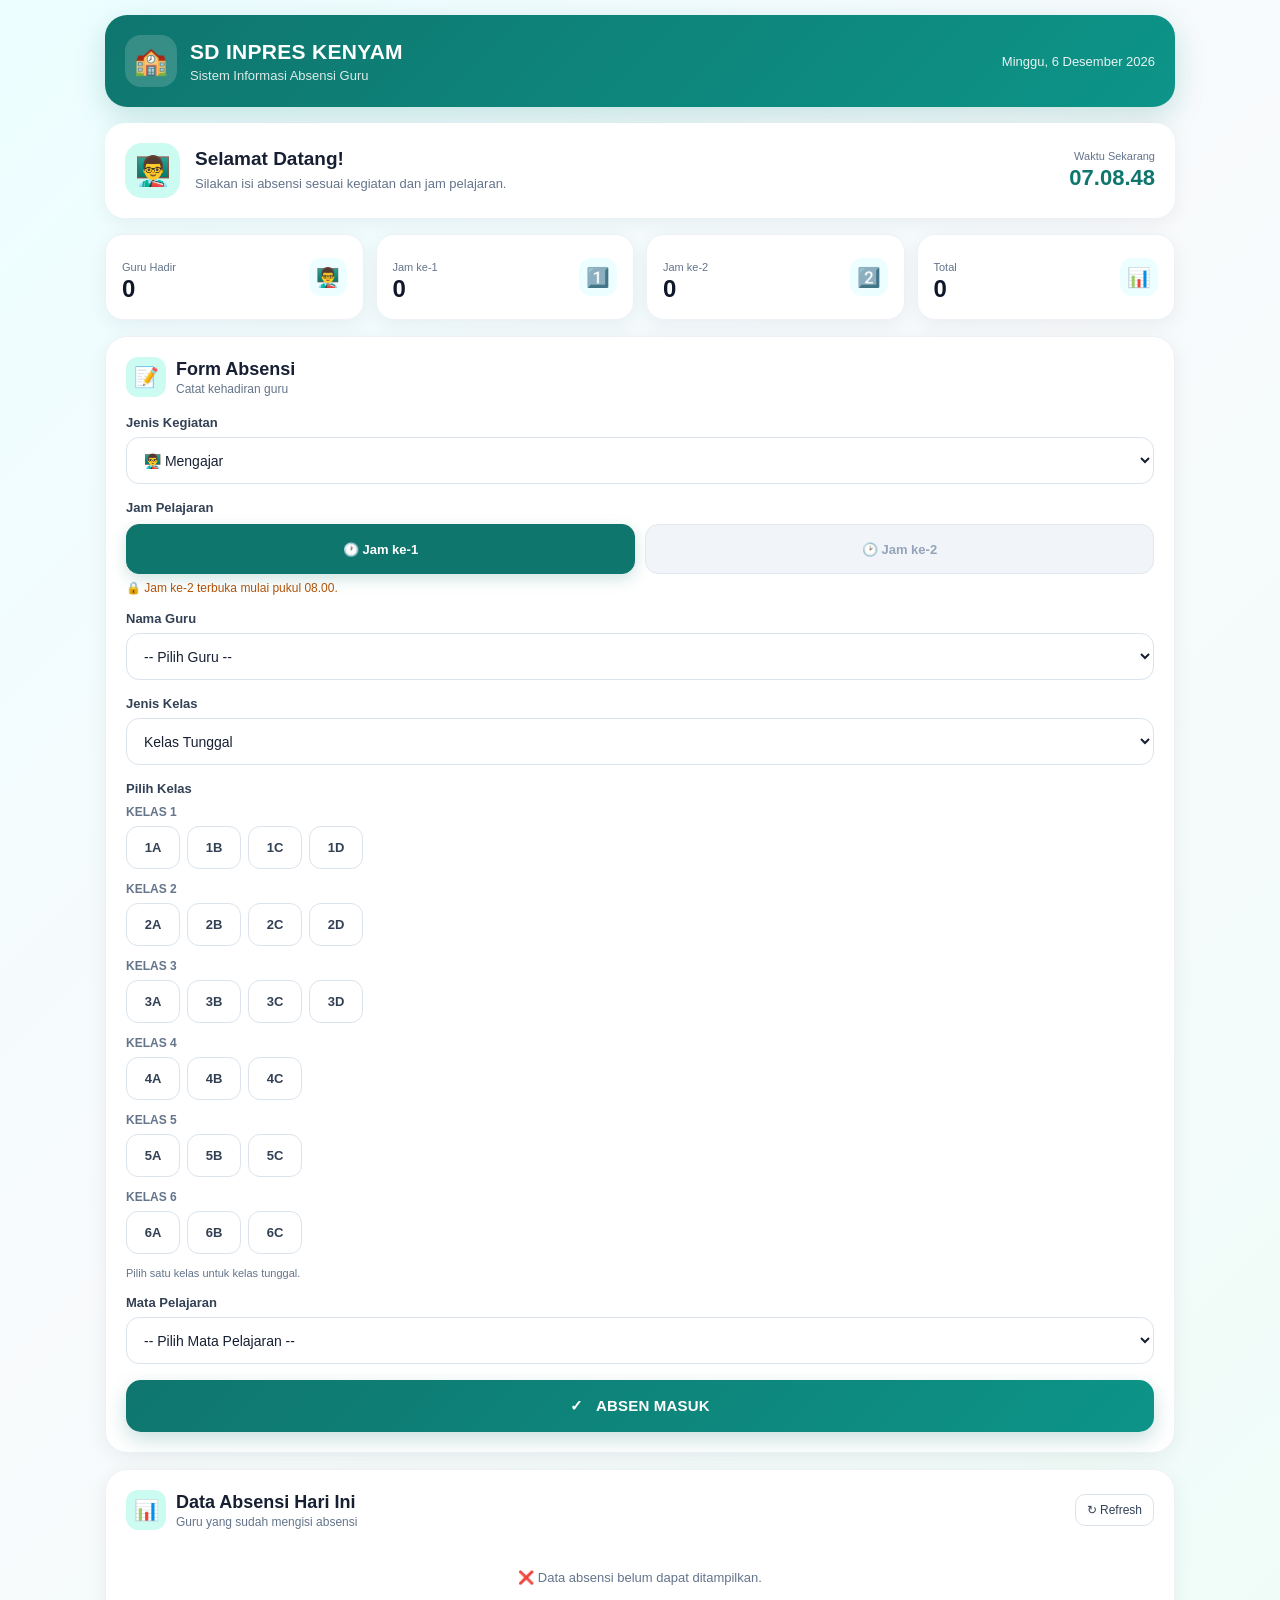
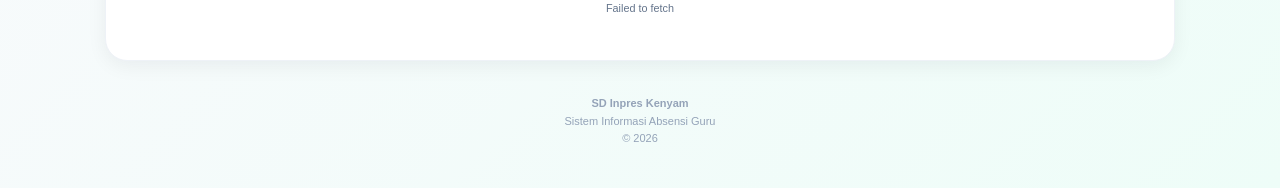
==== index.html @ 840228c1 "Update index.html" ====
<!DOCTYPE html>
<html lang="id">

<head>

    <meta charset="UTF-8">

    <meta name="viewport"
        content="width=device-width, initial-scale=1.0">

    <meta name="theme-color" content="#0f766e">

    <title>Absensi Guru - SD Inpres Kenyam</title>


    <style>

        * {
            box-sizing: border-box;
            margin: 0;
            padding: 0;
        }


        body {
            font-family:
                -apple-system,
                BlinkMacSystemFont,
                "Segoe UI",
                Roboto,
                Arial,
                sans-serif;

            background:
                linear-gradient(
                    135deg,
                    #ecfeff 0%,
                    #f8fafc 45%,
                    #eefdf8 100%
                );

            color: #172033;
            min-height: 100vh;
        }


        .container {
            width: 100%;
            max-width: 1100px;
            margin: auto;
            padding: 15px;
        }


        /* =========================
           HEADER
        ========================== */

        header {
            background:
                linear-gradient(
                    135deg,
                    #0f766e,
                    #0d9488
                );

            color: white;

            border-radius: 22px;

            padding: 20px;

            margin-bottom: 16px;

            box-shadow:
                0 10px 30px rgba(
                    15,
                    118,
                    110,
                    0.20
                );

            display: flex;
            justify-content: space-between;
            align-items: center;
            gap: 15px;
        }


        .brand {
            display: flex;
            align-items: center;
            gap: 13px;
        }


        .brand-icon {
            width: 52px;
            height: 52px;

            background: rgba(
                255,
                255,
                255,
                0.16
            );

            border-radius: 16px;

            display: flex;
            align-items: center;
            justify-content: center;

            font-size: 27px;
        }


        .brand h1 {
            font-size: 21px;
            letter-spacing: .3px;
        }


        .brand p {
            margin-top: 4px;
            font-size: 13px;
            opacity: .85;
        }


        .tanggal {
            text-align: right;
            font-size: 13px;
            opacity: .9;
        }


        /* =========================
           WELCOME
        ========================== */

        .welcome {
            background: white;

            border-radius: 20px;

            padding: 20px;

            margin-bottom: 16px;

            display: flex;
            align-items: center;

            gap: 15px;

            box-shadow:
                0 5px 20px rgba(
                    15,
                    23,
                    42,
                    0.06
                );
        }


        .welcome-icon {
            width: 55px;
            height: 55px;

            flex-shrink: 0;

            border-radius: 17px;

            background: #ccfbf1;

            display: flex;
            align-items: center;
            justify-content: center;

            font-size: 29px;
        }


        .welcome h2 {
            font-size: 19px;
            margin-bottom: 4px;
        }


        .welcome p {
            color: #64748b;
            font-size: 13px;
            line-height: 1.5;
        }


        .jam-box {
            margin-left: auto;
            text-align: right;
            flex-shrink: 0;
        }


        .jam-box small {
            display: block;
            color: #64748b;
            font-size: 11px;
            margin-bottom: 3px;
        }


        .jam-box strong {
            font-size: 22px;
            color: #0f766e;
        }


        /* =========================
           STATISTICS
        ========================== */

        .stats {
            display: grid;

            grid-template-columns:
                repeat(4, 1fr);

            gap: 12px;

            margin-bottom: 16px;
        }


        .stat-card {
            background: white;

            border-radius: 18px;

            padding: 16px;

            box-shadow:
                0 5px 20px rgba(
                    15,
                    23,
                    42,
                    0.06
                );

            border: 1px solid #eef2f7;
        }


        .stat-top {
            display: flex;
            justify-content: space-between;
            align-items: center;
        }


        .stat-icon {
            width: 38px;
            height: 38px;

            border-radius: 12px;

            display: flex;
            align-items: center;
            justify-content: center;

            background: #ecfeff;

            font-size: 19px;
        }


        .stat-card small {
            display: block;

            margin-top: 10px;

            color: #64748b;

            font-size: 11px;
        }


        .stat-card strong {
            display: block;

            margin-top: 2px;

            font-size: 24px;

            color: #0f172a;
        }


        /* =========================
           CARD
        ========================== */

        .card {
            background: white;

            border-radius: 22px;

            padding: 20px;

            margin-bottom: 16px;

            box-shadow:
                0 5px 20px rgba(
                    15,
                    23,
                    42,
                    0.06
                );

            border: 1px solid #eef2f7;
        }


        .card-title {
            display: flex;
            align-items: center;
            gap: 10px;

            margin-bottom: 18px;
        }


        .card-title-icon {
            width: 40px;
            height: 40px;

            border-radius: 12px;

            background: #ccfbf1;

            display: flex;
            align-items: center;
            justify-content: center;

            font-size: 20px;
        }


        .card-title h2 {
            font-size: 18px;
        }


        .card-title p {
            color: #64748b;
            font-size: 12px;
            margin-top: 2px;
        }


        /* =========================
           FORM
        ========================== */

        .form-group {
            margin-bottom: 16px;
        }


        label {
            display: block;

            font-weight: 650;

            font-size: 13px;

            margin-bottom: 7px;

            color: #334155;
        }


        select,
        input[type="text"] {
            width: 100%;

            height: 47px;

            border: 1px solid #dbe3ec;

            border-radius: 13px;

            padding:
                0 13px;

            font-size: 14px;

            background: #fff;

            color: #172033;

            outline: none;

            transition: .2s;
        }


        select:focus,
        input[type="text"]:focus {
            border-color: #0f766e;

            box-shadow:
                0 0 0 3px
                rgba(
                    15,
                    118,
                    110,
                    .10
                );
        }


        .section-label {
            font-size: 13px;
            font-weight: 700;
            margin-bottom: 9px;
            color: #334155;
        }


        /* =========================
           JAM PELAJARAN
        ========================== */

        .jam-options {
            display: grid;

            grid-template-columns:
                repeat(2, 1fr);

            gap: 10px;
        }


        .jam-option {
            position: relative;
        }


        .jam-option input {
            display: none;
        }


        .jam-option label {
            margin: 0;

            height: 50px;

            border:
                1px solid #dbe3ec;

            border-radius: 13px;

            display: flex;

            align-items: center;

            justify-content: center;

            cursor: pointer;

            font-weight: 700;

            color: #475569;

            background: #fff;

            transition: .2s;
        }


        .jam-option input:checked + label {
            background: #0f766e;

            border-color: #0f766e;

            color: white;

            box-shadow:
                0 5px 15px
                rgba(
                    15,
                    118,
                    110,
                    .20
                );
        }


        .jam-option input:disabled + label {
            background: #f1f5f9;

            color: #94a3b8;

            cursor: not-allowed;

            border-color: #e2e8f0;
        }


        #infoJam {
            margin-top: 7px;

            font-size: 12px;

            color: #64748b;
        }


        /* =========================
           KELAS
        ========================== */

        .kelas-group {
            margin-bottom: 13px;
        }


        .kelas-group-title {
            font-size: 12px;

            color: #64748b;

            font-weight: 700;

            margin-bottom: 7px;

            text-transform: uppercase;
        }


        .kelas-buttons {
            display: flex;

            gap: 7px;

            flex-wrap: wrap;
        }


        .kelas-btn {
            min-width: 54px;

            height: 43px;

            padding:
                0 13px;

            border:
                1px solid #dbe3ec;

            border-radius: 12px;

            background: white;

            color: #334155;

            font-weight: 700;

            cursor: pointer;

            transition: .18s;

            font-size: 13px;
        }


        .kelas-btn:hover {
            border-color: #0f766e;
        }


        .kelas-btn.active {
            background: #0f766e;

            border-color: #0f766e;

            color: white;

            box-shadow:
                0 4px 12px
                rgba(
                    15,
                    118,
                    110,
                    .20
                );
        }


        .kelas-btn.disabled {
            opacity: .45;
        }


        .kelas-help {
            margin-top: 8px;

            font-size: 11px;

            color: #64748b;
        }


        /* =========================
           INFO
        ========================== */

        .info-box {
            background: #f0fdfa;

            border:
                1px solid #ccfbf1;

            color: #115e59;

            border-radius: 13px;

            padding: 12px;

            font-size: 12px;

            line-height: 1.5;

            margin-bottom: 16px;
        }


        .hidden {
            display: none !important;
        }


        /* =========================
           BUTTON
        ========================== */

        .main-button {
            width: 100%;

            min-height: 52px;

            border: none;

            border-radius: 15px;

            background:
                linear-gradient(
                    135deg,
                    #0f766e,
                    #0d9488
                );

            color: white;

            font-size: 15px;

            font-weight: 800;

            letter-spacing: .2px;

            cursor: pointer;

            box-shadow:
                0 8px 20px
                rgba(
                    15,
                    118,
                    110,
                    .22
                );

            transition: .2s;
        }


        .main-button:hover {
            transform:
                translateY(-1px);
        }


        .main-button:disabled {
            opacity: .65;
            cursor: wait;
            transform: none;
        }


        /* =========================
           SUCCESS
        ========================== */

        .success {
            margin-top: 16px;

            background: #f0fdf4;

            border:
                1px solid #bbf7d0;

            border-radius: 16px;

            padding: 15px;

            display: flex;

            gap: 12px;
        }


        .success-icon {
            width: 38px;
            height: 38px;

            flex-shrink: 0;

            border-radius: 50%;

            background: #16a34a;

            color: white;

            display: flex;

            align-items: center;

            justify-content: center;

            font-weight: 900;
        }


        .success h3 {
            color: #166534;

            font-size: 14px;

            margin-bottom: 4px;
        }


        .success p {
            color: #64748b;

            font-size: 12px;
        }


        .detail {
            display: grid;

            grid-template-columns:
                repeat(2, 1fr);

            gap: 8px;

            margin-top: 12px;
        }


        .detail div {
            background: white;

            padding: 9px;

            border-radius: 9px;

            border:
                1px solid #dcfce7;
        }


        .detail small {
            display: block;

            color: #64748b;

            font-size: 10px;
        }


        .detail strong {
            display: block;

            margin-top: 2px;

            font-size: 12px;

            color: #166534;
        }


        /* =========================
           DASHBOARD
        ========================== */

        .dashboard-header {
            display: flex;

            justify-content: space-between;

            align-items: center;

            gap: 10px;

            margin-bottom: 15px;
        }


        .refresh-button {
            border:
                1px solid #dbe3ec;

            background: white;

            border-radius: 10px;

            padding:
                8px 11px;

            font-size: 12px;

            cursor: pointer;

            color: #334155;
        }


        .refresh-button:hover {
            border-color: #0f766e;
            color: #0f766e;
        }


        .table-wrapper {
            overflow-x: auto;

            width: 100%;

            border-radius: 12px;

            border:
                1px solid #e2e8f0;
        }


        table {
            width: 100%;

            min-width: 720px;

            border-collapse: collapse;

            font-size: 12px;
        }


        th {
            background: #f8fafc;

            color: #475569;

            font-size: 10px;

            text-transform: uppercase;

            letter-spacing: .3px;
        }


        th,
        td {
            padding: 11px 10px;

            border-bottom:
                1px solid #e2e8f0;

            text-align: left;
        }


        tbody tr:last-child td {
            border-bottom: none;
        }


        tbody tr:hover {
            background: #f8fafc;
        }


        .status-badge {
            display: inline-block;

            padding:
                5px 8px;

            border-radius: 20px;

            background: #dcfce7;

            color: #166534;

            font-size: 10px;

            font-weight: 700;
        }


        .loading {
            text-align: center;

            color: #64748b;

            padding: 25px;

            font-size: 13px;
        }


        /* =========================
           FOOTER
        ========================== */

        footer {
            text-align: center;

            padding:
                18px 5px 25px;

            color: #94a3b8;

            font-size: 11px;

            line-height: 1.6;
        }


        /* =========================
           MOBILE
        ========================== */

        @media (max-width: 700px) {

            .container {
                padding: 10px;
            }


            header {
                padding: 16px;

                border-radius: 18px;

                align-items: flex-start;
            }


            .brand-icon {
                width: 44px;
                height: 44px;

                font-size: 23px;
            }


            .brand h1 {
                font-size: 17px;
            }


            .brand p {
                font-size: 11px;
            }


            .tanggal {
                font-size: 10px;

                line-height: 1.4;
            }


            .welcome {
                padding: 16px;

                border-radius: 17px;
            }


            .welcome-icon {
                width: 45px;
                height: 45px;

                font-size: 23px;
            }


            .welcome h2 {
                font-size: 16px;
            }


            .welcome p {
                font-size: 11px;
            }


            .jam-box strong {
                font-size: 17px;
            }


            .stats {
                grid-template-columns:
                    repeat(2, 1fr);

                gap: 9px;
            }


            .stat-card {
                padding: 13px;
            }


            .stat-card strong {
                font-size: 21px;
            }


            .card {
                padding: 16px;

                border-radius: 18px;
            }


            .card-title h2 {
                font-size: 16px;
            }


            .kelas-btn {
                flex: 1;

                min-width: 0;

                height: 43px;
            }


            .kelas-buttons {
                flex-wrap: nowrap;
            }


            .detail {
                grid-template-columns:
                    1fr;
            }

        }


        @media (max-width: 430px) {

            .welcome {
                align-items: flex-start;
            }


            .welcome-icon {
                display: none;
            }


            .jam-box {
                margin-left: auto;
            }


            .brand {
                gap: 9px;
            }


            .brand-icon {
                display: none;
            }


            .brand h1 {
                font-size: 16px;
            }


            .tanggal {
                max-width: 110px;
            }

        }

    </style>

</head>


<body>

<div class="container">


    <!-- =========================
         HEADER
    ========================== -->

    <header>

        <div class="brand">

            <div class="brand-icon">
                🏫
            </div>

            <div>

                <h1>
                    SD INPRES KENYAM
                </h1>

                <p>
                    Sistem Informasi Absensi Guru
                </p>

            </div>

        </div>


        <div
            class="tanggal"
            id="tanggal">

            Memuat tanggal...

        </div>

    </header>



    <!-- =========================
         WELCOME
    ========================== -->

    <section class="welcome">

        <div class="welcome-icon">
            👨‍🏫
        </div>


        <div>

            <h2>
                Selamat Datang!
            </h2>

            <p>
                Silakan isi absensi sesuai
                kegiatan dan jam pelajaran.
            </p>

        </div>


        <div class="jam-box">

            <small>
                Waktu Sekarang
            </small>

            <strong id="jam">
                00:00:00
            </strong>

        </div>

    </section>



    <!-- =========================
         STATISTIK
    ========================== -->

    <section class="stats">


        <div class="stat-card">

            <div class="stat-top">

                <div>

                    <small>
                        Guru Hadir
                    </small>

                    <strong id="statGuru">
                        0
                    </strong>

                </div>

                <div class="stat-icon">
                    👨‍🏫
                </div>

            </div>

        </div>


        <div class="stat-card">

            <div class="stat-top">

                <div>

                    <small>
                        Jam ke-1
                    </small>

                    <strong id="statJam1">
                        0
                    </strong>

                </div>

                <div class="stat-icon">
                    1️⃣
                </div>

            </div>

        </div>


        <div class="stat-card">

            <div class="stat-top">

                <div>

                    <small>
                        Jam ke-2
                    </small>

                    <strong id="statJam2">
                        0
                    </strong>

                </div>

                <div class="stat-icon">
                    2️⃣
                </div>

            </div>

        </div>


        <div class="stat-card">

            <div class="stat-top">

                <div>

                    <small>
                        Total
                    </small>

                    <strong id="statTotal">
                        0
                    </strong>

                </div>

                <div class="stat-icon">
                    📊
                </div>

            </div>

        </div>


    </section>



    <!-- =========================
         FORM ABSENSI
    ========================== -->

    <section class="card">


        <div class="card-title">

            <div class="card-title-icon">
                📝
            </div>

            <div>

                <h2>
                    Form Absensi
                </h2>

                <p>
                    Catat kehadiran guru
                </p>

            </div>

        </div>



        <!-- JENIS KEGIATAN -->

        <div class="form-group">

            <label for="jenisKegiatan">
                Jenis Kegiatan
            </label>


            <select
                id="jenisKegiatan"
                onchange="ubahJenisKegiatan()">

                <option value="mengajar">
                    👨‍🏫 Mengajar
                </option>

                <option value="bersama">
                    🏫 Kegiatan Bersama
                </option>

            </select>

        </div>



        <!-- =========================
             JAM PELAJARAN
        ========================== -->

        <div
            class="form-group"
            id="bagianJamPelajaran">

            <div class="section-label">
                Jam Pelajaran
            </div>


            <div class="jam-options">


                <div class="jam-option">

                    <input
                        type="radio"
                        name="jamPelajaran"
                        id="jam1"
                        value="Jam ke-1"
                        checked
                        onchange="cekJamPelajaran()">


                    <label for="jam1">

                        🕐 Jam ke-1

                    </label>

                </div>



                <div class="jam-option">

                    <input
                        type="radio"
                        name="jamPelajaran"
                        id="jam2"
                        value="Jam ke-2"
                        onchange="cekJamPelajaran()">


                    <label for="jam2">

                        🕑 Jam ke-2

                    </label>

                </div>


            </div>


            <div id="infoJam">
                Memeriksa waktu...
            </div>

        </div>



        <!-- =========================
             FORM MENGAJAR
        ========================== -->

        <div id="formMengajar">


            <!-- GURU -->

            <div class="form-group">

                <label for="guru">
                    Nama Guru
                </label>


                <select id="guru">

                    <option value="">
                        -- Pilih Guru --
                    </option>

                    <option>ABDUL KADIR</option>
                    <option>ARISUGIANTO LAMBA, S.Pd</option>
                    <option>DANIEL BAYE, S.Pd.Gr</option>
                    <option>DEWI</option>
                    <option>DIAN</option>
                    <option>ELI SEPTIANI, S.Pd.Gr</option>
                    <option>ESTER MARURU, S.Pd.Gr</option>
                    <option>HANA YULIANA TAFURAN, S.PdK</option>
                    <option>HENDRA ASSORAN, S.Pd</option>
                    <option>HERMIN DANDA, S.Pd.Gr</option>
                    <option>HERMIN YAKUB, S.Pd.Gr</option>
                    <option>ISAK MURIB, S.Pd</option>
                    <option>LEDY MOBONGGI, S.Pd.Gr</option>
                    <option>MAMA TOS</option>
                    <option>MARIANA PADAUNAN, S.Pd.Gr</option>
                    <option>MARIU SILMA, S.Pd.Gr</option>
                    <option>MEDIAN TANDI LEMBANG, S.Pd.Gr</option>
                    <option>MURIB</option>
                    <option>NIHA MALISA</option>
                    <option>ORY MANGIRI, S.Pd.Gr</option>
                    <option>PENAS WENDA, S.PdK</option>
                    <option>PETRUS ROLAND WABISER, S.Pd.Gr</option>
                    <option>PILIPA PAGILING, S.Pd.Gr</option>
                    <option>PITMA GANGKA, S.Pd.Gr</option>
                    <option>RIKA DARMAWATI, S.Pd.Gr</option>
                    <option>SANTIANI TANDI LEMBANG, S.Pd.Gr</option>
                    <option>SARTIA DADI, S.Pd.Gr</option>
                    <option>SIMON, S.Pd.Gr</option>
                    <option>SOFIA</option>
                    <option>SONTIANA VERONIKA BR PASARIBU, S.Pd.Gr</option>
                    <option>TETI PAGEWANG, S.Pd.Gr</option>
                    <option>VIA</option>
                    <option>YAKOMINA WENDA, S.PdK</option>
                    <option>YASON WASSAR, S.PdK</option>
                    <option>YOHANIS KARAPA, S.Pd.Gr</option>
                    <option>YUSTINA PASORONG, S.Pd.Gr</option>

                </select>

            </div>



            <!-- JENIS KELAS -->

            <div class="form-group">

                <label for="jenisKelas">
                    Jenis Kelas
                </label>


                <select
                    id="jenisKelas"
                    onchange="ubahJenisKelas()">

                    <option value="tunggal">
                        Kelas Tunggal
                    </option>

                    <option value="gabungan">
                        Kelas Gabungan
                    </option>

                </select>

            </div>



            <!-- KELAS -->

            <div class="form-group">

                <div class="section-label">
                    Pilih Kelas
                </div>


                <div id="pilihanKelas">


                    <div class="kelas-group">

                        <div class="kelas-group-title">
                            Kelas 1
                        </div>

                        <div class="kelas-buttons">

                            <button type="button"
                                class="kelas-btn"
                                data-kelas="1A"
                                onclick="pilihKelas(this)">
                                1A
                            </button>

                            <button type="button"
                                class="kelas-btn"
                                data-kelas="1B"
                                onclick="pilihKelas(this)">
                                1B
                            </button>

                            <button type="button"
                                class="kelas-btn"
                                data-kelas="1C"
                                onclick="pilihKelas(this)">
                                1C
                            </button>

                            <button type="button"
                                class="kelas-btn"
                                data-kelas="1D"
                                onclick="pilihKelas(this)">
                                1D
                            </button>

                        </div>

                    </div>



                    <div class="kelas-group">

                        <div class="kelas-group-title">
                            Kelas 2
                        </div>

                        <div class="kelas-buttons">

                            <button type="button"
                                class="kelas-btn"
                                data-kelas="2A"
                                onclick="pilihKelas(this)">
                                2A
                            </button>

                            <button type="button"
                                class="kelas-btn"
                                data-kelas="2B"
                                onclick="pilihKelas(this)">
                                2B
                            </button>

                            <button type="button"
                                class="kelas-btn"
                                data-kelas="2C"
                                onclick="pilihKelas(this)">
                                2C
                            </button>

                            <button type="button"
                                class="kelas-btn"
                                data-kelas="2D"
                                onclick="pilihKelas(this)">
                                2D
                            </button>

                        </div>

                    </div>



                    <div class="kelas-group">

                        <div class="kelas-group-title">
                            Kelas 3
                        </div>

                        <div class="kelas-buttons">

                            <button type="button"
                                class="kelas-btn"
                                data-kelas="3A"
                                onclick="pilihKelas(this)">
                                3A
                            </button>

                            <button type="button"
                                class="kelas-btn"
                                data-kelas="3B"
                                onclick="pilihKelas(this)">
                                3B
                            </button>

                            <button type="button"
                                class="kelas-btn"
                                data-kelas="3C"
                                onclick="pilihKelas(this)">
                                3C
                            </button>

                            <button type="button"
                                class="kelas-btn"
                                data-kelas="3D"
                                onclick="pilihKelas(this)">
                                3D
                            </button>

                        </div>

                    </div>



                    <div class="kelas-group">

                        <div class="kelas-group-title">
                            Kelas 4
                        </div>

                        <div class="kelas-buttons">

                            <button type="button"
                                class="kelas-btn"
                                data-kelas="4A"
                                onclick="pilihKelas(this)">
                                4A
                            </button>

                            <button type="button"
                                class="kelas-btn"
                                data-kelas="4B"
                                onclick="pilihKelas(this)">
                                4B
                            </button>

                            <button type="button"
                                class="kelas-btn"
                                data-kelas="4C"
                                onclick="pilihKelas(this)">
                                4C
                            </button>

                        </div>

                    </div>



                    <div class="kelas-group">

                        <div class="kelas-group-title">
                            Kelas 5
                        </div>

                        <div class="kelas-buttons">

                            <button type="button"
                                class="kelas-btn"
                                data-kelas="5A"
                                onclick="pilihKelas(this)">
                                5A
                            </button>

                            <button type="button"
                                class="kelas-btn"
                                data-kelas="5B"
                                onclick="pilihKelas(this)">
                                5B
                            </button>

                            <button type="button"
                                class="kelas-btn"
                                data-kelas="5C"
                                onclick="pilihKelas(this)">
                                5C
                            </button>

                        </div>

                    </div>



                    <div class="kelas-group">

                        <div class="kelas-group-title">
                            Kelas 6
                        </div>

                        <div class="kelas-buttons">

                            <button type="button"
                                class="kelas-btn"
                                data-kelas="6A"
                                onclick="pilihKelas(this)">
                                6A
                            </button>

                            <button type="button"
                                class="kelas-btn"
                                data-kelas="6B"
                                onclick="pilihKelas(this)">
                                6B
                            </button>

                            <button type="button"
                                class="kelas-btn"
                                data-kelas="6C"
                                onclick="pilihKelas(this)">
                                6C
                            </button>

                        </div>

                    </div>


                </div>


                <div class="kelas-help"
                    id="kelasHelp">

                    Pilih satu kelas untuk kelas tunggal.

                </div>


                <input
                    type="hidden"
                    id="kelasTerpilih"
                    value="">

            </div>



            <!-- MAPEL -->

            <div class="form-group">

                <label for="mapel">
                    Mata Pelajaran
                </label>


                <select id="mapel">

                    <option value="">
                        -- Pilih Mata Pelajaran --
                    </option>

                    <option>AGAMA ISLAM</option>
                    <option>AGAMA KRISTEN</option>
                    <option>BAHASA INDONESIA</option>
                    <option>BAHASA INGGRIS</option>
                    <option>IPAS</option>
                    <option>MATEMATIKA</option>
                    <option>P5</option>
                    <option>PENDIDIKAN PANCASILA</option>
                    <option>PJOK</option>
                    <option>SENI</option>

                </select>

            </div>


        </div>



        <!-- =========================
             KEGIATAN BERSAMA
        ========================== -->

        <div
            id="formBersama"
            class="hidden">


            <div class="info-box">

                🏫 Kegiatan bersama berlaku
                untuk seluruh warga sekolah.
                Nama guru dan kelas tidak
                diperlukan.

            </div>


            <div class="form-group">

                <label for="kegiatan">
                    Pilih Kegiatan
                </label>


                <select
                    id="kegiatan"
                    onchange="ubahKegiatanBersama()">

                    <option value="">
                        -- Pilih Kegiatan --
                    </option>

                    <option value="Rapat">
                        🗣️ Rapat
                    </option>

                    <option value="Senam Bersama">
                        🏃 Senam Bersama
                    </option>

                    <option value="Jalan Santai">
                        🚶 Jalan Santai
                    </option>

                    <option value="Lainnya">
                        ✏️ Lainnya
                    </option>

                </select>

            </div>



            <!-- INPUT LAINNYA -->

            <div
                class="form-group hidden"
                id="formKegiatanLainnya">

                <label for="kegiatanLainnya">

                    Nama Kegiatan

                </label>


                <input
                    type="text"
                    id="kegiatanLainnya"
                    placeholder="Contoh: Vaksinasi dari Dinas Kesehatan">


                <div style="
                    margin-top:7px;
                    font-size:11px;
                    color:#64748b;
                ">

                    Tuliskan nama kegiatan sesuai
                    kegiatan sekolah yang sedang berlangsung.

                </div>

            </div>


        </div>



        <!-- =========================
             BUTTON
        ========================== -->

        <button
            type="button"
            class="main-button"
            id="tombolAbsen"
            onclick="absenMasuk()">

            ✓ &nbsp; ABSEN MASUK

        </button>


        <div id="hasil"></div>


    </section>



    <!-- =========================
         DASHBOARD
    ========================== -->

    <section class="card">


        <div class="dashboard-header">

            <div class="card-title"
                style="margin-bottom:0;">

                <div class="card-title-icon">
                    📊
                </div>

                <div>

                    <h2>
                        Data Absensi Hari Ini
                    </h2>

                    <p>
                        Guru yang sudah mengisi absensi
                    </p>

                </div>

            </div>


            <button
                type="button"
                class="refresh-button"
                onclick="muatDashboard()">

                ↻ Refresh

            </button>

        </div>



        <div
            id="statusDashboard"
            class="loading">

            Memuat data absensi...

        </div>


        <div
            class="table-wrapper"
            id="tabelContainer"
            style="display:none;">

            <table>

                <thead>

                    <tr>

                        <th>NO</th>
                        <th>JAM</th>
                        <th>NAMA GURU</th>
                        <th>KELAS</th>
                        <th>JAM PELAJARAN</th>
                        <th>MATA PELAJARAN</th>
                        <th>STATUS</th>

                    </tr>

                </thead>


                <tbody id="isiTabel">

                </tbody>

            </table>

        </div>


    </section>



    <!-- =========================
         FOOTER
    ========================== -->

    <footer>

        <strong>
            SD Inpres Kenyam
        </strong>

        <br>

        Sistem Informasi Absensi Guru

        <br>

        © 2026

    </footer>


</div>



<script>


/* =========================
   URL APPS SCRIPT
========================= */

const SCRIPT_URL =
"https://script.google.com/macros/s/AKfycbxoUgzNMkLCFeJxtZPzIcAQBon0zo7Rg-ZWjE8q03-fux4zrEfyR5ACoVdshmewj9k/exec";



/* =========================
   WAKTU
========================= */

function tampilkanWaktu() {

    const sekarang =
        new Date();


    const jam =
        sekarang.toLocaleTimeString(
            "id-ID",
            {
                hour: "2-digit",
                minute: "2-digit",
                second: "2-digit"
            }
        );


    const tanggal =
        sekarang.toLocaleDateString(
            "id-ID",
            {
                weekday: "long",
                day: "numeric",
                month: "long",
                year: "numeric"
            }
        );


    document.getElementById("jam")
        .textContent = jam;


    document.getElementById("tanggal")
        .textContent = tanggal;


    cekJamPelajaran();

}


setInterval(
    tampilkanWaktu,
    1000
);


tampilkanWaktu();



/* =========================
   JENIS KEGIATAN
========================= */

function ubahJenisKegiatan() {

    const jenis =
        document.getElementById(
            "jenisKegiatan"
        ).value;


    const formMengajar =
        document.getElementById(
            "formMengajar"
        );


    const formBersama =
        document.getElementById(
            "formBersama"
        );


    const bagianJam =
        document.getElementById(
            "bagianJamPelajaran"
        );


    if (jenis === "mengajar") {

        formMengajar.classList
            .remove("hidden");

        formBersama.classList
            .add("hidden");

        bagianJam.classList
            .remove("hidden");

    }

    else {

        formMengajar.classList
            .add("hidden");

        formBersama.classList
            .remove("hidden");

        bagianJam.classList
            .remove("hidden");

    }

}



/* =========================
   KEGIATAN BERSAMA
========================= */

function ubahKegiatanBersama() {

    const kegiatan =
        document.getElementById(
            "kegiatan"
        ).value;


    const lainnya =
        document.getElementById(
            "formKegiatanLainnya"
        );


    const input =
        document.getElementById(
            "kegiatanLainnya"
        );


    if (kegiatan === "Lainnya") {

        lainnya.classList
            .remove("hidden");

        input.focus();

    }

    else {

        lainnya.classList
            .add("hidden");

        input.value = "";

    }

}



/* =========================
   JENIS KELAS
========================= */

function ubahJenisKelas() {

    const jenis =
        document.getElementById(
            "jenisKelas"
        ).value;


    const tombol =
        document.querySelectorAll(
            ".kelas-btn"
        );


    const help =
        document.getElementById(
            "kelasHelp"
        );


    tombol.forEach(
        function(btn) {

            btn.classList
                .remove("active");

        }
    );


    document.getElementById(
        "kelasTerpilih"
    ).value = "";


    if (jenis === "tunggal") {

        help.textContent =
            "Pilih satu kelas untuk kelas tunggal.";

    }

    else {

        help.textContent =
            "Pilih dua atau lebih kelas untuk kelas gabungan.";

    }

}



/* =========================
   PILIH KELAS
========================= */

function pilihKelas(button) {

    const jenis =
        document.getElementById(
            "jenisKelas"
        ).value;


    const kelas =
        button.getAttribute(
            "data-kelas"
        );


    const input =
        document.getElementById(
            "kelasTerpilih"
        );


    if (jenis === "tunggal") {


        document
            .querySelectorAll(
                ".kelas-btn"
            )
            .forEach(
                function(btn) {

                    btn.classList
                        .remove("active");

                }
            );


        button.classList
            .add("active");


        input.value =
            kelas;


        document.getElementById(
            "kelasHelp"
        ).textContent =
            "Kelas yang dipilih: " +
            kelas;

    }


    else {


        button.classList
            .toggle("active");


        const terpilih =
            Array.from(
                document.querySelectorAll(
                    ".kelas-btn.active"
                )
            ).map(
                function(btn) {

                    return btn
                        .getAttribute(
                            "data-kelas"
                        );

                }
            );


        input.value =
            terpilih.join(", ");


        document.getElementById(
            "kelasHelp"
        ).textContent =
            terpilih.length +
            " kelas dipilih: " +
            (
                terpilih.length
                    ? terpilih.join(", ")
                    : "-"
            );

    }

}



/* =========================
   CEK JAM PELAJARAN
========================= */

function cekJamPelajaran() {

    const sekarang =
        new Date();


    const totalMenit =
        sekarang.getHours() * 60 +
        sekarang.getMinutes();


    const jam2 =
        document.getElementById(
            "jam2"
        );


    const info =
        document.getElementById(
            "infoJam"
        );


    if (totalMenit >= 480) {

        jam2.disabled = false;


        info.textContent =
            "✓ Jam ke-2 sudah terbuka.";

        info.style.color =
            "#15803d";

    }

    else {

        jam2.disabled = true;


        if (jam2.checked) {

            document.getElementById(
                "jam1"
            ).checked = true;

        }


        info.textContent =
            "🔒 Jam ke-2 terbuka mulai pukul 08.00.";

        info.style.color =
            "#b45309";

    }

}



/* =========================
   ABSEN MASUK
========================= */

function absenMasuk() {


    const jenisKegiatan =
        document.getElementById(
            "jenisKegiatan"
        ).value;


    const sekarang =
        new Date();


    const jam =
        sekarang.toLocaleTimeString(
            "id-ID",
            {
                hour: "2-digit",
                minute: "2-digit",
                second: "2-digit"
            }
        );


    const tanggal =
        sekarang.toLocaleDateString(
            "id-ID",
            {
                day: "numeric",
                month: "long",
                year: "numeric"
            }
        );


    const jamPelajaran =
        document.querySelector(
            'input[name="jamPelajaran"]:checked'
        ).value;



    /* =========================
       MENGAJAR
    ========================== */

    if (
        jenisKegiatan === "mengajar"
    ) {


        const guru =
            document.getElementById(
                "guru"
            ).value;


        const jenisKelas =
            document.getElementById(
                "jenisKelas"
            ).value;


        const mapel =
            document.getElementById(
                "mapel"
            ).value;


        const kelas =
            document.getElementById(
                "kelasTerpilih"
            ).value;


        if (guru === "") {

            alert(
                "Silakan pilih Nama Guru."
            );

            return;

        }


        if (kelas === "") {

            alert(
                "Silakan pilih kelas."
            );

            return;

        }


        if (
            jenisKelas === "gabungan"
        ) {

            const jumlahKelas =
                kelas
                    .split(",")
                    .filter(
                        function(x) {
                            return x.trim() !== "";
                        }
                    )
                    .length;


            if (jumlahKelas < 2) {

                alert(
                    "Untuk kelas gabungan, pilih minimal 2 kelas."
                );

                return;

            }

        }


        if (mapel === "") {

            alert(
                "Silakan pilih Mata Pelajaran."
            );

            return;

        }


        const data = {

            tanggal:
                tanggal,

            jam:
                jam,

            guru:
                guru,

            kelas:
                kelas,

            jamPelajaran:
                jamPelajaran,

            mapel:
                mapel,

            status:
                "Masuk"

        };


        kirimData(
            data,
            "Absensi mengajar berhasil!"
        );

        return;

    }



    /* =========================
       KEGIATAN BERSAMA
    ========================== */

    const pilihan =
        document.getElementById(
            "kegiatan"
        ).value;


    if (pilihan === "") {

        alert(
            "Silakan pilih kegiatan terlebih dahulu."
        );

        return;

    }


    let kegiatanFinal =
        pilihan;


    if (pilihan === "Lainnya") {

        kegiatanFinal =
            document.getElementById(
                "kegiatanLainnya"
            ).value.trim();


        if (kegiatanFinal === "") {

            alert(
                "Silakan tuliskan nama kegiatan."
            );

            document.getElementById(
                "kegiatanLainnya"
            ).focus();

            return;

        }

    }


    const data = {

        tanggal:
            tanggal,

        jam:
            jam,

        guru:
            "",

        kelas:
            "Semua Kelas",

        jamPelajaran:
            jamPelajaran,

        mapel:
            "",

        status:
            kegiatanFinal

    };


    kirimData(
        data,
        "Kegiatan bersama berhasil dicatat!"
    );

}



/* =========================
   KIRIM DATA
========================= */

function kirimData(
    data,
    pesan
) {


    const tombol =
        document.getElementById(
            "tombolAbsen"
        );


    tombol.disabled =
        true;


    tombol.textContent =
        "Mengirim data...";


    fetch(
        SCRIPT_URL,
        {

            method:
                "POST",

            mode:
                "no-cors",

            headers: {

                "Content-Type":
                    "text/plain;charset=utf-8"

            },

            body:
                JSON.stringify(data)

        }

    )

    .then(
        function() {


            document.getElementById(
                "hasil"
            ).innerHTML = `

                <div class="success">

                    <div class="success-icon">
                        ✓
                    </div>

                    <div>

                        <h3>
                            ${pesan}
                        </h3>

                        <p>
                            Data telah dikirim
                            ke sistem.
                        </p>


                        <div class="detail">

                            <div>

                                <small>
                                    Tanggal
                                </small>

                                <strong>
                                    ${data.tanggal}
                                </strong>

                            </div>


                            <div>

                                <small>
                                    Jam
                                </small>

                                <strong>
                                    ${data.jam}
                                </strong>

                            </div>


                            <div>

                                <small>
                                    Jam Pelajaran
                                </small>

                                <strong>
                                    ${data.jamPelajaran}
                                </strong>

                            </div>


                            <div>

                                <small>
                                    Guru
                                </small>

                                <strong>
                                    ${
                                        data.guru ||
                                        "Tidak diperlukan"
                                    }
                                </strong>

                            </div>


                            <div>

                                <small>
                                    Kelas
                                </small>

                                <strong>
                                    ${data.kelas}
                                </strong>

                            </div>


                            <div>

                                <small>
                                    Kegiatan / Mapel
                                </small>

                                <strong>
                                    ${
                                        data.mapel ||
                                        data.status
                                    }
                                </strong>

                            </div>

                        </div>

                    </div>

                </div>

            `;


            tombol.disabled =
                false;


            tombol.innerHTML =
                "✓ &nbsp; ABSEN MASUK";


            setTimeout(
                muatDashboard,
                1500
            );

    });

}



/* =========================
   TANGGAL NORMALISASI
========================= */

function tanggalUntukPerbandingan(
    nilai
) {


    if (
        nilai === null ||
        nilai === undefined
    ) {

        return "";

    }


    const teks =
        String(nilai).trim();


    /*
       ISO:
       2026-08-17T00:00:00
    */

    if (
        /^\d{4}-\d{2}-\d{2}/
            .test(teks)
    ) {

        return teks.substring(
            0,
            10
        );

    }


    /*
       dd/mm/yyyy
    */

    const cocok =
        teks.match(
            /^(\d{1,2})[\/\-](\d{1,2})[\/\-](\d{4})/
        );


    if (cocok) {

        return (
            cocok[3] +
            "-" +
            String(
                cocok[2]
            ).padStart(2, "0") +
            "-" +
            String(
                cocok[1]
            ).padStart(2, "0")
        );

    }


    /*
       Coba baca tanggal
    */

    const d =
        new Date(nilai);


    if (
        !isNaN(
            d.getTime()
        )
    ) {

        return (
            d.getFullYear() +
            "-" +
            String(
                d.getMonth() + 1
            ).padStart(2, "0") +
            "-" +
            String(
                d.getDate()
            ).padStart(2, "0")
        );

    }


    return teks;

}



/* =========================
   TANGGAL HARI INI
========================= */

function tanggalHariIni() {

    const d =
        new Date();


    return (
        d.getFullYear() +
        "-" +
        String(
            d.getMonth() + 1
        ).padStart(2, "0") +
        "-" +
        String(
            d.getDate()
        ).padStart(2, "0")
    );

}



/* =========================
   DASHBOARD
========================= */

function muatDashboard() {


    const status =
        document.getElementById(
            "statusDashboard"
        );


    const container =
        document.getElementById(
            "tabelContainer"
        );


    const isi =
        document.getElementById(
            "isiTabel"
        );


    status.innerHTML =
        "⏳ Memuat data absensi...";


    container.style.display =
        "none";


    isi.innerHTML =
        "";


    fetch(
        SCRIPT_URL +
        "?t=" +
        new Date().getTime()
    )

    .then(
        function(response) {

            if (!response.ok) {

                throw new Error(
                    "Gagal mengambil data."
                );

            }

            return response.json();

        }
    )

    .then(
        function(data) {


            if (
                !Array.isArray(data)
            ) {

                throw new Error(
                    "Data dari Apps Script tidak berbentuk daftar."
                );

            }


            const hariIni =
                tanggalHariIni();


            const dataHariIni =
                data.filter(
                    function(item) {

                        return (
                            tanggalUntukPerbandingan(
                                item.tanggal
                            ) ===
                            hariIni
                        );

                    }
                );


            /* =====================
               STATISTIK
            ====================== */

            const guruUnik =
                new Set();


            let jam1 = 0;
            let jam2 = 0;


            dataHariIni.forEach(
                function(item) {

                    if (
                        item.guru &&
                        String(
                            item.guru
                        ).trim() !== ""
                    ) {

                        guruUnik.add(
                            String(
                                item.guru
                            ).trim()
                        );

                    }


                    if (
                        item.jamPelajaran ===
                        "Jam ke-1"
                    ) {

                        jam1++;

                    }


                    if (
                        item.jamPelajaran ===
                        "Jam ke-2"
                    ) {

                        jam2++;

                    }

                }
            );


            document.getElementById(
                "statGuru"
            ).textContent =
                guruUnik.size;


            document.getElementById(
                "statJam1"
            ).textContent =
                jam1;


            document.getElementById(
                "statJam2"
            ).textContent =
                jam2;


            document.getElementById(
                "statTotal"
            ).textContent =
                dataHariIni.length;



            /* =====================
               TIDAK ADA DATA
            ====================== */

            if (
                dataHariIni.length === 0
            ) {

                status.innerHTML = `

                    📋 Belum ada absensi
                    yang tercatat hari ini.

                    <br><br>

                    <small>
                        Data akan muncul otomatis
                        setelah guru melakukan absensi.
                    </small>

                `;

                return;

            }



            /* =====================
               URUTKAN WAKTU
            ====================== */

            dataHariIni.sort(
                function(a, b) {

                    return String(
                        b.jam || ""
                    ).localeCompare(
                        String(
                            a.jam || ""
                        )
                    );

                }
            );



            /* =====================
               TABEL
            ====================== */

            dataHariIni.forEach(
                function(
                    item,
                    index
                ) {


                    const row =
                        document.createElement(
                            "tr"
                        );


                    const guru =
                        item.guru &&
                        String(
                            item.guru
                        ).trim()
                            ? item.guru
                            : "Kegiatan Bersama";


                    const statusText =
                        item.status ||
                        "-";


                    row.innerHTML = `

                        <td>
                            ${index + 1}
                        </td>

                        <td>
                            ${item.jam || "-"}
                        </td>

                        <td>
                            ${guru}
                        </td>

                        <td>
                            ${item.kelas || "-"}
                        </td>

                        <td>
                            ${item.jamPelajaran || "-"}
                        </td>

                        <td>
                            ${
                                item.mapel ||
                                item.status ||
                                "-"
                            }
                        </td>

                        <td>

                            <span
                                class="status-badge">

                                ${statusText}

                            </span>

                        </td>

                    `;


                    isi.appendChild(
                        row
                    );

                }
            );


            status.innerHTML = `

                <strong style="color:#15803d;">

                    ✓ ${dataHariIni.length}
                    data tercatat hari ini

                </strong>

            `;


            container.style.display =
                "block";

        }
    )

    .catch(
        function(error) {


            console.error(
                "Dashboard error:",
                error
            );


            status.innerHTML = `

                ❌ Data absensi belum
                dapat ditampilkan.

                <br><br>

                <small>
                    ${error.message}
                </small>

            `;

        }
    );

}



/* =========================
   LOAD AWAL
========================= */

window.addEventListener(
    "load",
    function() {

        cekJamPelajaran();

        ubahJenisKegiatan();

        ubahJenisKelas();

        setTimeout(
            muatDashboard,
            1000
        );

    }
);


/* =========================
   REFRESH 30 DETIK
========================= */

setInterval(
    muatDashboard,
    30000
);


</script>


</body>

</html>
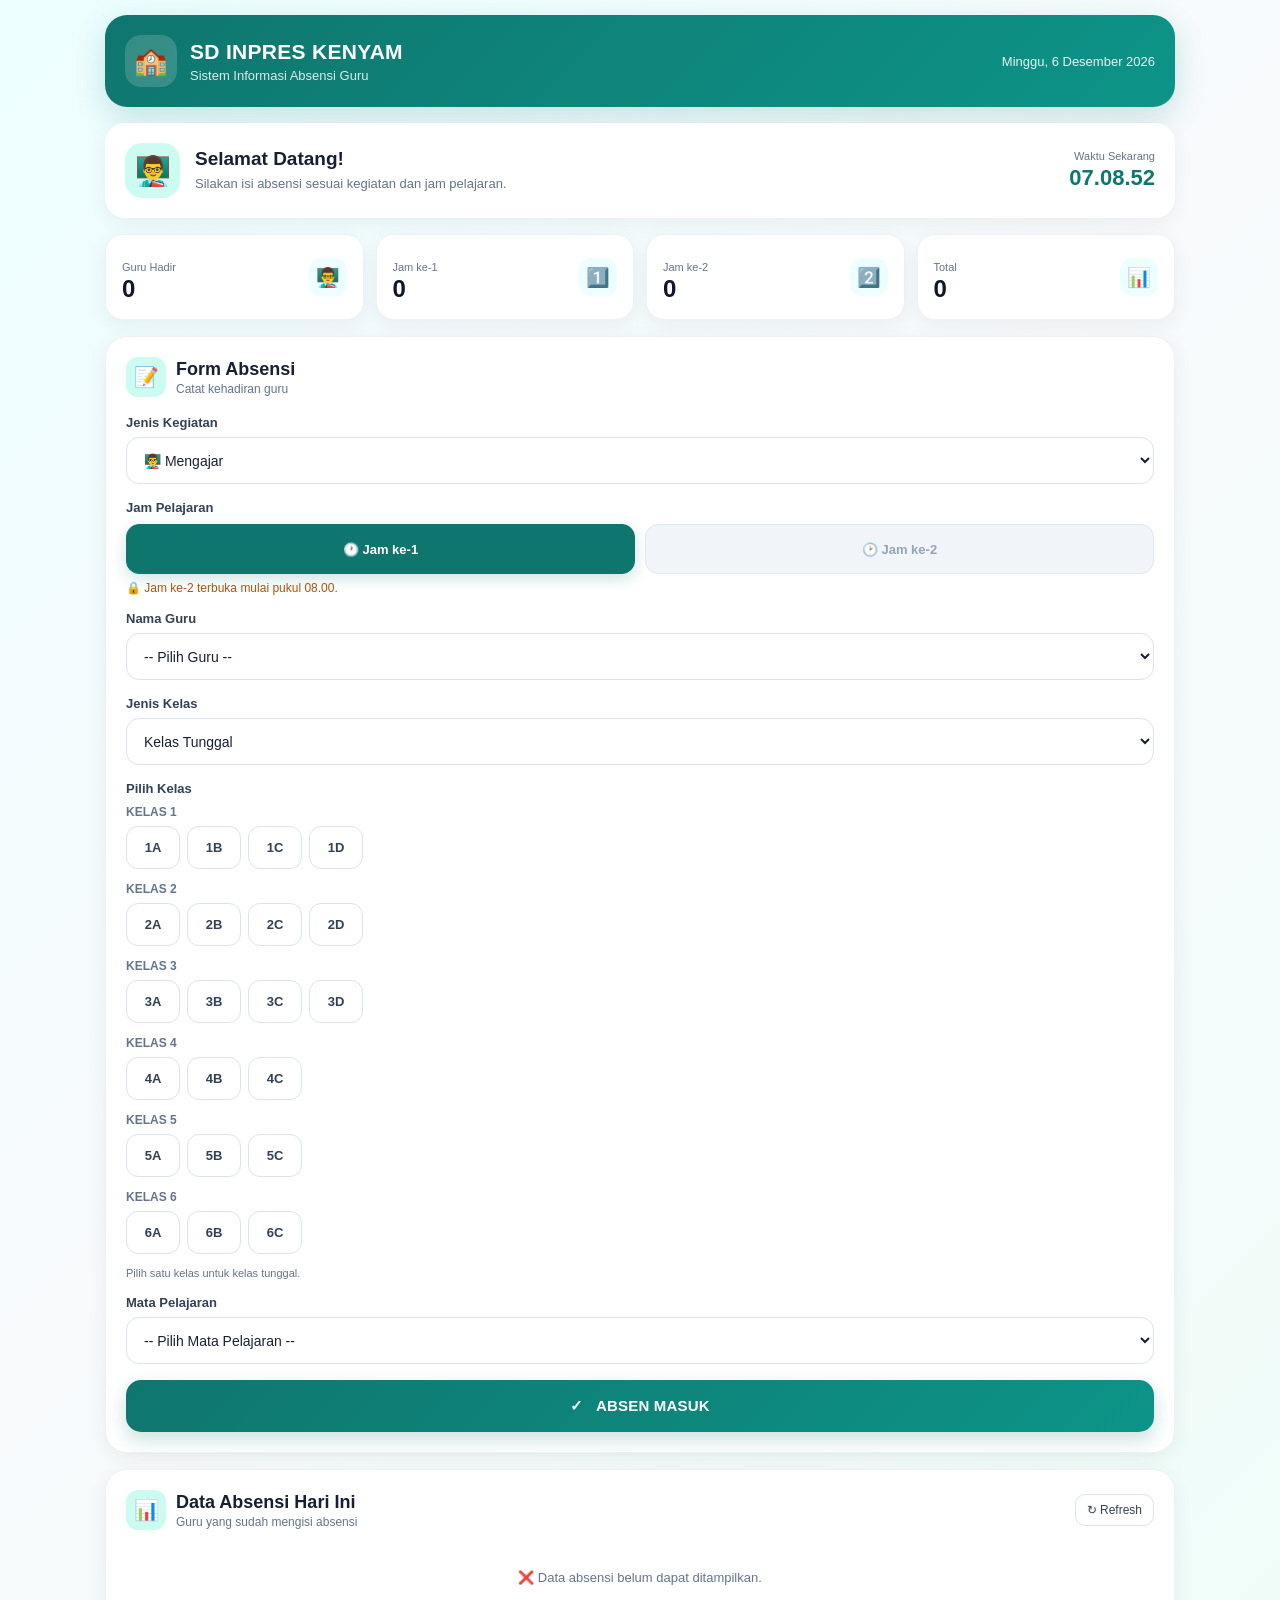
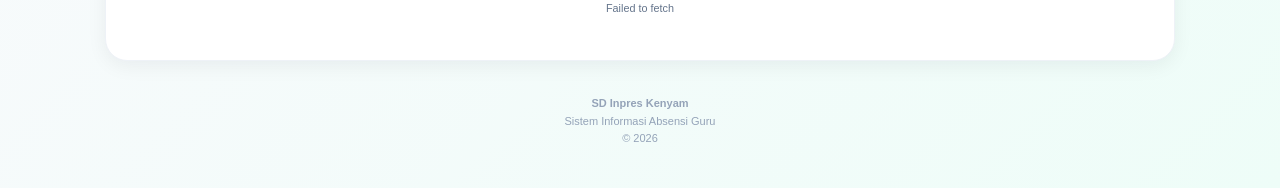
==== commit 3a6798c7: "Connect frontend to development backend" ====
--- a/index.html
+++ b/index.html
@@ -2063,7 +2063,7 @@
 ========================= */
 
 const SCRIPT_URL =
-"https://script.google.com/macros/s/AKfycbxoUgzNMkLCFeJxtZPzIcAQBon0zo7Rg-ZWjE8q03-fux4zrEfyR5ACoVdshmewj9k/exec";
+"https://script.google.com/macros/s/AKfycbwUVtAtyq1r3PfB2ZCCjqHoA-1SU1-F5gLA_WtGh8aV/dev";
 
 
 
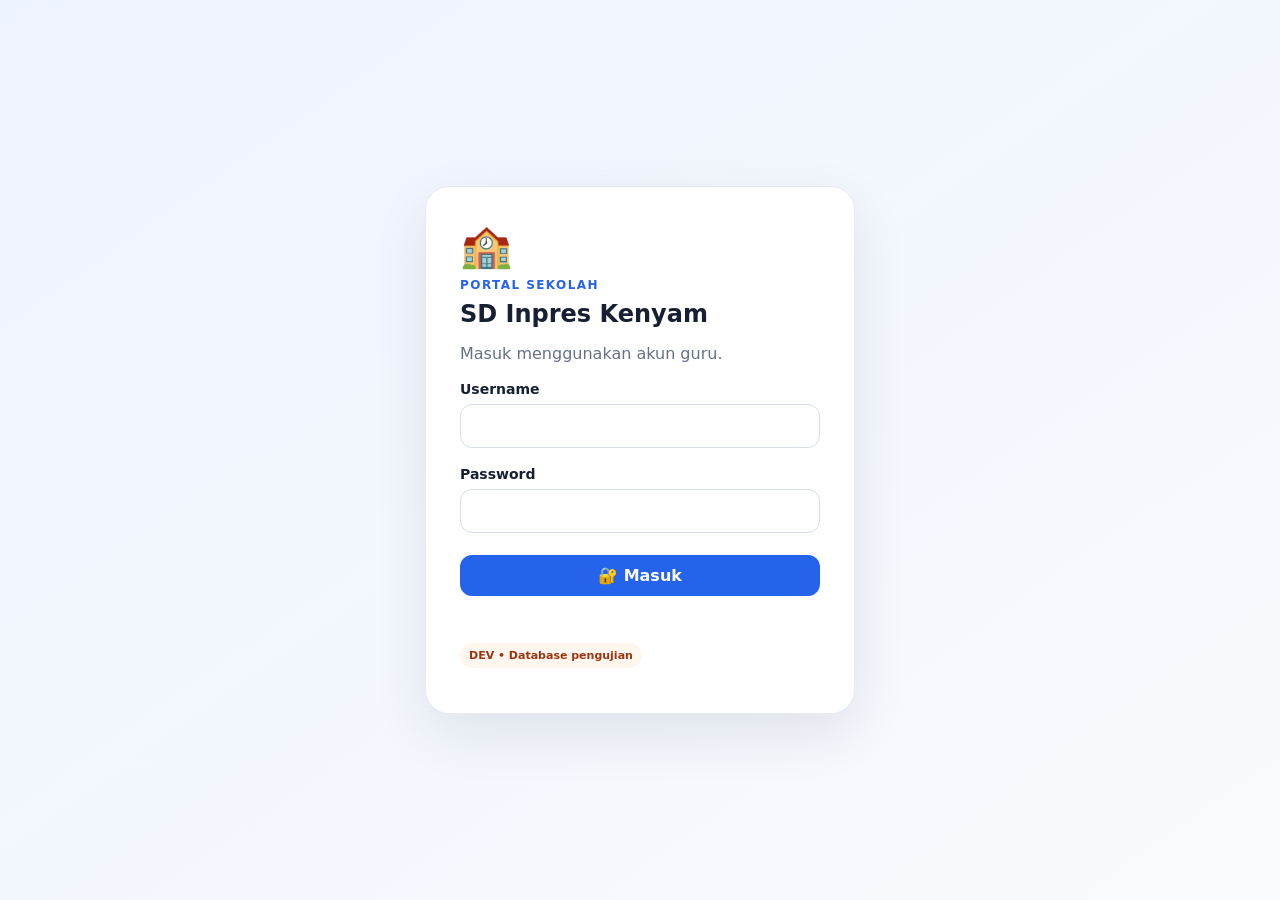
==== commit e5255909: "Update DEV frontend portal" ====
--- a/index.html
+++ b/index.html
@@ -1,3425 +1,5 @@
-<!DOCTYPE html>
-<html lang="id">
-
-<head>
-
-    <meta charset="UTF-8">
-
-    <meta name="viewport"
-        content="width=device-width, initial-scale=1.0">
-
-    <meta name="theme-color" content="#0f766e">
-
-    <title>Absensi Guru - SD Inpres Kenyam</title>
-
-
-    <style>
-
-        * {
-            box-sizing: border-box;
-            margin: 0;
-            padding: 0;
-        }
-
-
-        body {
-            font-family:
-                -apple-system,
-                BlinkMacSystemFont,
-                "Segoe UI",
-                Roboto,
-                Arial,
-                sans-serif;
-
-            background:
-                linear-gradient(
-                    135deg,
-                    #ecfeff 0%,
-                    #f8fafc 45%,
-                    #eefdf8 100%
-                );
-
-            color: #172033;
-            min-height: 100vh;
-        }
-
-
-        .container {
-            width: 100%;
-            max-width: 1100px;
-            margin: auto;
-            padding: 15px;
-        }
-
-
-        /* =========================
-           HEADER
-        ========================== */
-
-        header {
-            background:
-                linear-gradient(
-                    135deg,
-                    #0f766e,
-                    #0d9488
-                );
-
-            color: white;
-
-            border-radius: 22px;
-
-            padding: 20px;
-
-            margin-bottom: 16px;
-
-            box-shadow:
-                0 10px 30px rgba(
-                    15,
-                    118,
-                    110,
-                    0.20
-                );
-
-            display: flex;
-            justify-content: space-between;
-            align-items: center;
-            gap: 15px;
-        }
-
-
-        .brand {
-            display: flex;
-            align-items: center;
-            gap: 13px;
-        }
-
-
-        .brand-icon {
-            width: 52px;
-            height: 52px;
-
-            background: rgba(
-                255,
-                255,
-                255,
-                0.16
-            );
-
-            border-radius: 16px;
-
-            display: flex;
-            align-items: center;
-            justify-content: center;
-
-            font-size: 27px;
-        }
-
-
-        .brand h1 {
-            font-size: 21px;
-            letter-spacing: .3px;
-        }
-
-
-        .brand p {
-            margin-top: 4px;
-            font-size: 13px;
-            opacity: .85;
-        }
-
-
-        .tanggal {
-            text-align: right;
-            font-size: 13px;
-            opacity: .9;
-        }
-
-
-        /* =========================
-           WELCOME
-        ========================== */
-
-        .welcome {
-            background: white;
-
-            border-radius: 20px;
-
-            padding: 20px;
-
-            margin-bottom: 16px;
-
-            display: flex;
-            align-items: center;
-
-            gap: 15px;
-
-            box-shadow:
-                0 5px 20px rgba(
-                    15,
-                    23,
-                    42,
-                    0.06
-                );
-        }
-
-
-        .welcome-icon {
-            width: 55px;
-            height: 55px;
-
-            flex-shrink: 0;
-
-            border-radius: 17px;
-
-            background: #ccfbf1;
-
-            display: flex;
-            align-items: center;
-            justify-content: center;
-
-            font-size: 29px;
-        }
-
-
-        .welcome h2 {
-            font-size: 19px;
-            margin-bottom: 4px;
-        }
-
-
-        .welcome p {
-            color: #64748b;
-            font-size: 13px;
-            line-height: 1.5;
-        }
-
-
-        .jam-box {
-            margin-left: auto;
-            text-align: right;
-            flex-shrink: 0;
-        }
-
-
-        .jam-box small {
-            display: block;
-            color: #64748b;
-            font-size: 11px;
-            margin-bottom: 3px;
-        }
-
-
-        .jam-box strong {
-            font-size: 22px;
-            color: #0f766e;
-        }
-
-
-        /* =========================
-           STATISTICS
-        ========================== */
-
-        .stats {
-            display: grid;
-
-            grid-template-columns:
-                repeat(4, 1fr);
-
-            gap: 12px;
-
-            margin-bottom: 16px;
-        }
-
-
-        .stat-card {
-            background: white;
-
-            border-radius: 18px;
-
-            padding: 16px;
-
-            box-shadow:
-                0 5px 20px rgba(
-                    15,
-                    23,
-                    42,
-                    0.06
-                );
-
-            border: 1px solid #eef2f7;
-        }
-
-
-        .stat-top {
-            display: flex;
-            justify-content: space-between;
-            align-items: center;
-        }
-
-
-        .stat-icon {
-            width: 38px;
-            height: 38px;
-
-            border-radius: 12px;
-
-            display: flex;
-            align-items: center;
-            justify-content: center;
-
-            background: #ecfeff;
-
-            font-size: 19px;
-        }
-
-
-        .stat-card small {
-            display: block;
-
-            margin-top: 10px;
-
-            color: #64748b;
-
-            font-size: 11px;
-        }
-
-
-        .stat-card strong {
-            display: block;
-
-            margin-top: 2px;
-
-            font-size: 24px;
-
-            color: #0f172a;
-        }
-
-
-        /* =========================
-           CARD
-        ========================== */
-
-        .card {
-            background: white;
-
-            border-radius: 22px;
-
-            padding: 20px;
-
-            margin-bottom: 16px;
-
-            box-shadow:
-                0 5px 20px rgba(
-                    15,
-                    23,
-                    42,
-                    0.06
-                );
-
-            border: 1px solid #eef2f7;
-        }
-
-
-        .card-title {
-            display: flex;
-            align-items: center;
-            gap: 10px;
-
-            margin-bottom: 18px;
-        }
-
-
-        .card-title-icon {
-            width: 40px;
-            height: 40px;
-
-            border-radius: 12px;
-
-            background: #ccfbf1;
-
-            display: flex;
-            align-items: center;
-            justify-content: center;
-
-            font-size: 20px;
-        }
-
-
-        .card-title h2 {
-            font-size: 18px;
-        }
-
-
-        .card-title p {
-            color: #64748b;
-            font-size: 12px;
-            margin-top: 2px;
-        }
-
-
-        /* =========================
-           FORM
-        ========================== */
-
-        .form-group {
-            margin-bottom: 16px;
-        }
-
-
-        label {
-            display: block;
-
-            font-weight: 650;
-
-            font-size: 13px;
-
-            margin-bottom: 7px;
-
-            color: #334155;
-        }
-
-
-        select,
-        input[type="text"] {
-            width: 100%;
-
-            height: 47px;
-
-            border: 1px solid #dbe3ec;
-
-            border-radius: 13px;
-
-            padding:
-                0 13px;
-
-            font-size: 14px;
-
-            background: #fff;
-
-            color: #172033;
-
-            outline: none;
-
-            transition: .2s;
-        }
-
-
-        select:focus,
-        input[type="text"]:focus {
-            border-color: #0f766e;
-
-            box-shadow:
-                0 0 0 3px
-                rgba(
-                    15,
-                    118,
-                    110,
-                    .10
-                );
-        }
-
-
-        .section-label {
-            font-size: 13px;
-            font-weight: 700;
-            margin-bottom: 9px;
-            color: #334155;
-        }
-
-
-        /* =========================
-           JAM PELAJARAN
-        ========================== */
-
-        .jam-options {
-            display: grid;
-
-            grid-template-columns:
-                repeat(2, 1fr);
-
-            gap: 10px;
-        }
-
-
-        .jam-option {
-            position: relative;
-        }
-
-
-        .jam-option input {
-            display: none;
-        }
-
-
-        .jam-option label {
-            margin: 0;
-
-            height: 50px;
-
-            border:
-                1px solid #dbe3ec;
-
-            border-radius: 13px;
-
-            display: flex;
-
-            align-items: center;
-
-            justify-content: center;
-
-            cursor: pointer;
-
-            font-weight: 700;
-
-            color: #475569;
-
-            background: #fff;
-
-            transition: .2s;
-        }
-
-
-        .jam-option input:checked + label {
-            background: #0f766e;
-
-            border-color: #0f766e;
-
-            color: white;
-
-            box-shadow:
-                0 5px 15px
-                rgba(
-                    15,
-                    118,
-                    110,
-                    .20
-                );
-        }
-
-
-        .jam-option input:disabled + label {
-            background: #f1f5f9;
-
-            color: #94a3b8;
-
-            cursor: not-allowed;
-
-            border-color: #e2e8f0;
-        }
-
-
-        #infoJam {
-            margin-top: 7px;
-
-            font-size: 12px;
-
-            color: #64748b;
-        }
-
-
-        /* =========================
-           KELAS
-        ========================== */
-
-        .kelas-group {
-            margin-bottom: 13px;
-        }
-
-
-        .kelas-group-title {
-            font-size: 12px;
-
-            color: #64748b;
-
-            font-weight: 700;
-
-            margin-bottom: 7px;
-
-            text-transform: uppercase;
-        }
-
-
-        .kelas-buttons {
-            display: flex;
-
-            gap: 7px;
-
-            flex-wrap: wrap;
-        }
-
-
-        .kelas-btn {
-            min-width: 54px;
-
-            height: 43px;
-
-            padding:
-                0 13px;
-
-            border:
-                1px solid #dbe3ec;
-
-            border-radius: 12px;
-
-            background: white;
-
-            color: #334155;
-
-            font-weight: 700;
-
-            cursor: pointer;
-
-            transition: .18s;
-
-            font-size: 13px;
-        }
-
-
-        .kelas-btn:hover {
-            border-color: #0f766e;
-        }
-
-
-        .kelas-btn.active {
-            background: #0f766e;
-
-            border-color: #0f766e;
-
-            color: white;
-
-            box-shadow:
-                0 4px 12px
-                rgba(
-                    15,
-                    118,
-                    110,
-                    .20
-                );
-        }
-
-
-        .kelas-btn.disabled {
-            opacity: .45;
-        }
-
-
-        .kelas-help {
-            margin-top: 8px;
-
-            font-size: 11px;
-
-            color: #64748b;
-        }
-
-
-        /* =========================
-           INFO
-        ========================== */
-
-        .info-box {
-            background: #f0fdfa;
-
-            border:
-                1px solid #ccfbf1;
-
-            color: #115e59;
-
-            border-radius: 13px;
-
-            padding: 12px;
-
-            font-size: 12px;
-
-            line-height: 1.5;
-
-            margin-bottom: 16px;
-        }
-
-
-        .hidden {
-            display: none !important;
-        }
-
-
-        /* =========================
-           BUTTON
-        ========================== */
-
-        .main-button {
-            width: 100%;
-
-            min-height: 52px;
-
-            border: none;
-
-            border-radius: 15px;
-
-            background:
-                linear-gradient(
-                    135deg,
-                    #0f766e,
-                    #0d9488
-                );
-
-            color: white;
-
-            font-size: 15px;
-
-            font-weight: 800;
-
-            letter-spacing: .2px;
-
-            cursor: pointer;
-
-            box-shadow:
-                0 8px 20px
-                rgba(
-                    15,
-                    118,
-                    110,
-                    .22
-                );
-
-            transition: .2s;
-        }
-
-
-        .main-button:hover {
-            transform:
-                translateY(-1px);
-        }
-
-
-        .main-button:disabled {
-            opacity: .65;
-            cursor: wait;
-            transform: none;
-        }
-
-
-        /* =========================
-           SUCCESS
-        ========================== */
-
-        .success {
-            margin-top: 16px;
-
-            background: #f0fdf4;
-
-            border:
-                1px solid #bbf7d0;
-
-            border-radius: 16px;
-
-            padding: 15px;
-
-            display: flex;
-
-            gap: 12px;
-        }
-
-
-        .success-icon {
-            width: 38px;
-            height: 38px;
-
-            flex-shrink: 0;
-
-            border-radius: 50%;
-
-            background: #16a34a;
-
-            color: white;
-
-            display: flex;
-
-            align-items: center;
-
-            justify-content: center;
-
-            font-weight: 900;
-        }
-
-
-        .success h3 {
-            color: #166534;
-
-            font-size: 14px;
-
-            margin-bottom: 4px;
-        }
-
-
-        .success p {
-            color: #64748b;
-
-            font-size: 12px;
-        }
-
-
-        .detail {
-            display: grid;
-
-            grid-template-columns:
-                repeat(2, 1fr);
-
-            gap: 8px;
-
-            margin-top: 12px;
-        }
-
-
-        .detail div {
-            background: white;
-
-            padding: 9px;
-
-            border-radius: 9px;
-
-            border:
-                1px solid #dcfce7;
-        }
-
-
-        .detail small {
-            display: block;
-
-            color: #64748b;
-
-            font-size: 10px;
-        }
-
-
-        .detail strong {
-            display: block;
-
-            margin-top: 2px;
-
-            font-size: 12px;
-
-            color: #166534;
-        }
-
-
-        /* =========================
-           DASHBOARD
-        ========================== */
-
-        .dashboard-header {
-            display: flex;
-
-            justify-content: space-between;
-
-            align-items: center;
-
-            gap: 10px;
-
-            margin-bottom: 15px;
-        }
-
-
-        .refresh-button {
-            border:
-                1px solid #dbe3ec;
-
-            background: white;
-
-            border-radius: 10px;
-
-            padding:
-                8px 11px;
-
-            font-size: 12px;
-
-            cursor: pointer;
-
-            color: #334155;
-        }
-
-
-        .refresh-button:hover {
-            border-color: #0f766e;
-            color: #0f766e;
-        }
-
-
-        .table-wrapper {
-            overflow-x: auto;
-
-            width: 100%;
-
-            border-radius: 12px;
-
-            border:
-                1px solid #e2e8f0;
-        }
-
-
-        table {
-            width: 100%;
-
-            min-width: 720px;
-
-            border-collapse: collapse;
-
-            font-size: 12px;
-        }
-
-
-        th {
-            background: #f8fafc;
-
-            color: #475569;
-
-            font-size: 10px;
-
-            text-transform: uppercase;
-
-            letter-spacing: .3px;
-        }
-
-
-        th,
-        td {
-            padding: 11px 10px;
-
-            border-bottom:
-                1px solid #e2e8f0;
-
-            text-align: left;
-        }
-
-
-        tbody tr:last-child td {
-            border-bottom: none;
-        }
-
-
-        tbody tr:hover {
-            background: #f8fafc;
-        }
-
-
-        .status-badge {
-            display: inline-block;
-
-            padding:
-                5px 8px;
-
-            border-radius: 20px;
-
-            background: #dcfce7;
-
-            color: #166534;
-
-            font-size: 10px;
-
-            font-weight: 700;
-        }
-
-
-        .loading {
-            text-align: center;
-
-            color: #64748b;
-
-            padding: 25px;
-
-            font-size: 13px;
-        }
-
-
-        /* =========================
-           FOOTER
-        ========================== */
-
-        footer {
-            text-align: center;
-
-            padding:
-                18px 5px 25px;
-
-            color: #94a3b8;
-
-            font-size: 11px;
-
-            line-height: 1.6;
-        }
-
-
-        /* =========================
-           MOBILE
-        ========================== */
-
-        @media (max-width: 700px) {
-
-            .container {
-                padding: 10px;
-            }
-
-
-            header {
-                padding: 16px;
-
-                border-radius: 18px;
-
-                align-items: flex-start;
-            }
-
-
-            .brand-icon {
-                width: 44px;
-                height: 44px;
-
-                font-size: 23px;
-            }
-
-
-            .brand h1 {
-                font-size: 17px;
-            }
-
-
-            .brand p {
-                font-size: 11px;
-            }
-
-
-            .tanggal {
-                font-size: 10px;
-
-                line-height: 1.4;
-            }
-
-
-            .welcome {
-                padding: 16px;
-
-                border-radius: 17px;
-            }
-
-
-            .welcome-icon {
-                width: 45px;
-                height: 45px;
-
-                font-size: 23px;
-            }
-
-
-            .welcome h2 {
-                font-size: 16px;
-            }
-
-
-            .welcome p {
-                font-size: 11px;
-            }
-
-
-            .jam-box strong {
-                font-size: 17px;
-            }
-
-
-            .stats {
-                grid-template-columns:
-                    repeat(2, 1fr);
-
-                gap: 9px;
-            }
-
-
-            .stat-card {
-                padding: 13px;
-            }
-
-
-            .stat-card strong {
-                font-size: 21px;
-            }
-
-
-            .card {
-                padding: 16px;
-
-                border-radius: 18px;
-            }
-
-
-            .card-title h2 {
-                font-size: 16px;
-            }
-
-
-            .kelas-btn {
-                flex: 1;
-
-                min-width: 0;
-
-                height: 43px;
-            }
-
-
-            .kelas-buttons {
-                flex-wrap: nowrap;
-            }
-
-
-            .detail {
-                grid-template-columns:
-                    1fr;
-            }
-
-        }
-
-
-        @media (max-width: 430px) {
-
-            .welcome {
-                align-items: flex-start;
-            }
-
-
-            .welcome-icon {
-                display: none;
-            }
-
-
-            .jam-box {
-                margin-left: auto;
-            }
-
-
-            .brand {
-                gap: 9px;
-            }
-
-
-            .brand-icon {
-                display: none;
-            }
-
-
-            .brand h1 {
-                font-size: 16px;
-            }
-
-
-            .tanggal {
-                max-width: 110px;
-            }
-
-        }
-
-    </style>
-
-</head>
-
-
-<body>
-
-<div class="container">
-
-
-    <!-- =========================
-         HEADER
-    ========================== -->
-
-    <header>
-
-        <div class="brand">
-
-            <div class="brand-icon">
-                🏫
-            </div>
-
-            <div>
-
-                <h1>
-                    SD INPRES KENYAM
-                </h1>
-
-                <p>
-                    Sistem Informasi Absensi Guru
-                </p>
-
-            </div>
-
-        </div>
-
-
-        <div
-            class="tanggal"
-            id="tanggal">
-
-            Memuat tanggal...
-
-        </div>
-
-    </header>
-
-
-
-    <!-- =========================
-         WELCOME
-    ========================== -->
-
-    <section class="welcome">
-
-        <div class="welcome-icon">
-            👨‍🏫
-        </div>
-
-
-        <div>
-
-            <h2>
-                Selamat Datang!
-            </h2>
-
-            <p>
-                Silakan isi absensi sesuai
-                kegiatan dan jam pelajaran.
-            </p>
-
-        </div>
-
-
-        <div class="jam-box">
-
-            <small>
-                Waktu Sekarang
-            </small>
-
-            <strong id="jam">
-                00:00:00
-            </strong>
-
-        </div>
-
-    </section>
-
-
-
-    <!-- =========================
-         STATISTIK
-    ========================== -->
-
-    <section class="stats">
-
-
-        <div class="stat-card">
-
-            <div class="stat-top">
-
-                <div>
-
-                    <small>
-                        Guru Hadir
-                    </small>
-
-                    <strong id="statGuru">
-                        0
-                    </strong>
-
-                </div>
-
-                <div class="stat-icon">
-                    👨‍🏫
-                </div>
-
-            </div>
-
-        </div>
-
-
-        <div class="stat-card">
-
-            <div class="stat-top">
-
-                <div>
-
-                    <small>
-                        Jam ke-1
-                    </small>
-
-                    <strong id="statJam1">
-                        0
-                    </strong>
-
-                </div>
-
-                <div class="stat-icon">
-                    1️⃣
-                </div>
-
-            </div>
-
-        </div>
-
-
-        <div class="stat-card">
-
-            <div class="stat-top">
-
-                <div>
-
-                    <small>
-                        Jam ke-2
-                    </small>
-
-                    <strong id="statJam2">
-                        0
-                    </strong>
-
-                </div>
-
-                <div class="stat-icon">
-                    2️⃣
-                </div>
-
-            </div>
-
-        </div>
-
-
-        <div class="stat-card">
-
-            <div class="stat-top">
-
-                <div>
-
-                    <small>
-                        Total
-                    </small>
-
-                    <strong id="statTotal">
-                        0
-                    </strong>
-
-                </div>
-
-                <div class="stat-icon">
-                    📊
-                </div>
-
-            </div>
-
-        </div>
-
-
-    </section>
-
-
-
-    <!-- =========================
-         FORM ABSENSI
-    ========================== -->
-
-    <section class="card">
-
-
-        <div class="card-title">
-
-            <div class="card-title-icon">
-                📝
-            </div>
-
-            <div>
-
-                <h2>
-                    Form Absensi
-                </h2>
-
-                <p>
-                    Catat kehadiran guru
-                </p>
-
-            </div>
-
-        </div>
-
-
-
-        <!-- JENIS KEGIATAN -->
-
-        <div class="form-group">
-
-            <label for="jenisKegiatan">
-                Jenis Kegiatan
-            </label>
-
-
-            <select
-                id="jenisKegiatan"
-                onchange="ubahJenisKegiatan()">
-
-                <option value="mengajar">
-                    👨‍🏫 Mengajar
-                </option>
-
-                <option value="bersama">
-                    🏫 Kegiatan Bersama
-                </option>
-
-            </select>
-
-        </div>
-
-
-
-        <!-- =========================
-             JAM PELAJARAN
-        ========================== -->
-
-        <div
-            class="form-group"
-            id="bagianJamPelajaran">
-
-            <div class="section-label">
-                Jam Pelajaran
-            </div>
-
-
-            <div class="jam-options">
-
-
-                <div class="jam-option">
-
-                    <input
-                        type="radio"
-                        name="jamPelajaran"
-                        id="jam1"
-                        value="Jam ke-1"
-                        checked
-                        onchange="cekJamPelajaran()">
-
-
-                    <label for="jam1">
-
-                        🕐 Jam ke-1
-
-                    </label>
-
-                </div>
-
-
-
-                <div class="jam-option">
-
-                    <input
-                        type="radio"
-                        name="jamPelajaran"
-                        id="jam2"
-                        value="Jam ke-2"
-                        onchange="cekJamPelajaran()">
-
-
-                    <label for="jam2">
-
-                        🕑 Jam ke-2
-
-                    </label>
-
-                </div>
-
-
-            </div>
-
-
-            <div id="infoJam">
-                Memeriksa waktu...
-            </div>
-
-        </div>
-
-
-
-        <!-- =========================
-             FORM MENGAJAR
-        ========================== -->
-
-        <div id="formMengajar">
-
-
-            <!-- GURU -->
-
-            <div class="form-group">
-
-                <label for="guru">
-                    Nama Guru
-                </label>
-
-
-                <select id="guru">
-
-                    <option value="">
-                        -- Pilih Guru --
-                    </option>
-
-                    <option>ABDUL KADIR</option>
-                    <option>ARISUGIANTO LAMBA, S.Pd</option>
-                    <option>DANIEL BAYE, S.Pd.Gr</option>
-                    <option>DEWI</option>
-                    <option>DIAN</option>
-                    <option>ELI SEPTIANI, S.Pd.Gr</option>
-                    <option>ESTER MARURU, S.Pd.Gr</option>
-                    <option>HANA YULIANA TAFURAN, S.PdK</option>
-                    <option>HENDRA ASSORAN, S.Pd</option>
-                    <option>HERMIN DANDA, S.Pd.Gr</option>
-                    <option>HERMIN YAKUB, S.Pd.Gr</option>
-                    <option>ISAK MURIB, S.Pd</option>
-                    <option>LEDY MOBONGGI, S.Pd.Gr</option>
-                    <option>MAMA TOS</option>
-                    <option>MARIANA PADAUNAN, S.Pd.Gr</option>
-                    <option>MARIU SILMA, S.Pd.Gr</option>
-                    <option>MEDIAN TANDI LEMBANG, S.Pd.Gr</option>
-                    <option>MURIB</option>
-                    <option>NIHA MALISA</option>
-                    <option>ORY MANGIRI, S.Pd.Gr</option>
-                    <option>PENAS WENDA, S.PdK</option>
-                    <option>PETRUS ROLAND WABISER, S.Pd.Gr</option>
-                    <option>PILIPA PAGILING, S.Pd.Gr</option>
-                    <option>PITMA GANGKA, S.Pd.Gr</option>
-                    <option>RIKA DARMAWATI, S.Pd.Gr</option>
-                    <option>SANTIANI TANDI LEMBANG, S.Pd.Gr</option>
-                    <option>SARTIA DADI, S.Pd.Gr</option>
-                    <option>SIMON, S.Pd.Gr</option>
-                    <option>SOFIA</option>
-                    <option>SONTIANA VERONIKA BR PASARIBU, S.Pd.Gr</option>
-                    <option>TETI PAGEWANG, S.Pd.Gr</option>
-                    <option>VIA</option>
-                    <option>YAKOMINA WENDA, S.PdK</option>
-                    <option>YASON WASSAR, S.PdK</option>
-                    <option>YOHANIS KARAPA, S.Pd.Gr</option>
-                    <option>YUSTINA PASORONG, S.Pd.Gr</option>
-
-                </select>
-
-            </div>
-
-
-
-            <!-- JENIS KELAS -->
-
-            <div class="form-group">
-
-                <label for="jenisKelas">
-                    Jenis Kelas
-                </label>
-
-
-                <select
-                    id="jenisKelas"
-                    onchange="ubahJenisKelas()">
-
-                    <option value="tunggal">
-                        Kelas Tunggal
-                    </option>
-
-                    <option value="gabungan">
-                        Kelas Gabungan
-                    </option>
-
-                </select>
-
-            </div>
-
-
-
-            <!-- KELAS -->
-
-            <div class="form-group">
-
-                <div class="section-label">
-                    Pilih Kelas
-                </div>
-
-
-                <div id="pilihanKelas">
-
-
-                    <div class="kelas-group">
-
-                        <div class="kelas-group-title">
-                            Kelas 1
-                        </div>
-
-                        <div class="kelas-buttons">
-
-                            <button type="button"
-                                class="kelas-btn"
-                                data-kelas="1A"
-                                onclick="pilihKelas(this)">
-                                1A
-                            </button>
-
-                            <button type="button"
-                                class="kelas-btn"
-                                data-kelas="1B"
-                                onclick="pilihKelas(this)">
-                                1B
-                            </button>
-
-                            <button type="button"
-                                class="kelas-btn"
-                                data-kelas="1C"
-                                onclick="pilihKelas(this)">
-                                1C
-                            </button>
-
-                            <button type="button"
-                                class="kelas-btn"
-                                data-kelas="1D"
-                                onclick="pilihKelas(this)">
-                                1D
-                            </button>
-
-                        </div>
-
-                    </div>
-
-
-
-                    <div class="kelas-group">
-
-                        <div class="kelas-group-title">
-                            Kelas 2
-                        </div>
-
-                        <div class="kelas-buttons">
-
-                            <button type="button"
-                                class="kelas-btn"
-                                data-kelas="2A"
-                                onclick="pilihKelas(this)">
-                                2A
-                            </button>
-
-                            <button type="button"
-                                class="kelas-btn"
-                                data-kelas="2B"
-                                onclick="pilihKelas(this)">
-                                2B
-                            </button>
-
-                            <button type="button"
-                                class="kelas-btn"
-                                data-kelas="2C"
-                                onclick="pilihKelas(this)">
-                                2C
-                            </button>
-
-                            <button type="button"
-                                class="kelas-btn"
-                                data-kelas="2D"
-                                onclick="pilihKelas(this)">
-                                2D
-                            </button>
-
-                        </div>
-
-                    </div>
-
-
-
-                    <div class="kelas-group">
-
-                        <div class="kelas-group-title">
-                            Kelas 3
-                        </div>
-
-                        <div class="kelas-buttons">
-
-                            <button type="button"
-                                class="kelas-btn"
-                                data-kelas="3A"
-                                onclick="pilihKelas(this)">
-                                3A
-                            </button>
-
-                            <button type="button"
-                                class="kelas-btn"
-                                data-kelas="3B"
-                                onclick="pilihKelas(this)">
-                                3B
-                            </button>
-
-                            <button type="button"
-                                class="kelas-btn"
-                                data-kelas="3C"
-                                onclick="pilihKelas(this)">
-                                3C
-                            </button>
-
-                            <button type="button"
-                                class="kelas-btn"
-                                data-kelas="3D"
-                                onclick="pilihKelas(this)">
-                                3D
-                            </button>
-
-                        </div>
-
-                    </div>
-
-
-
-                    <div class="kelas-group">
-
-                        <div class="kelas-group-title">
-                            Kelas 4
-                        </div>
-
-                        <div class="kelas-buttons">
-
-                            <button type="button"
-                                class="kelas-btn"
-                                data-kelas="4A"
-                                onclick="pilihKelas(this)">
-                                4A
-                            </button>
-
-                            <button type="button"
-                                class="kelas-btn"
-                                data-kelas="4B"
-                                onclick="pilihKelas(this)">
-                                4B
-                            </button>
-
-                            <button type="button"
-                                class="kelas-btn"
-                                data-kelas="4C"
-                                onclick="pilihKelas(this)">
-                                4C
-                            </button>
-
-                        </div>
-
-                    </div>
-
-
-
-                    <div class="kelas-group">
-
-                        <div class="kelas-group-title">
-                            Kelas 5
-                        </div>
-
-                        <div class="kelas-buttons">
-
-                            <button type="button"
-                                class="kelas-btn"
-                                data-kelas="5A"
-                                onclick="pilihKelas(this)">
-                                5A
-                            </button>
-
-                            <button type="button"
-                                class="kelas-btn"
-                                data-kelas="5B"
-                                onclick="pilihKelas(this)">
-                                5B
-                            </button>
-
-                            <button type="button"
-                                class="kelas-btn"
-                                data-kelas="5C"
-                                onclick="pilihKelas(this)">
-                                5C
-                            </button>
-
-                        </div>
-
-                    </div>
-
-
-
-                    <div class="kelas-group">
-
-                        <div class="kelas-group-title">
-                            Kelas 6
-                        </div>
-
-                        <div class="kelas-buttons">
-
-                            <button type="button"
-                                class="kelas-btn"
-                                data-kelas="6A"
-                                onclick="pilihKelas(this)">
-                                6A
-                            </button>
-
-                            <button type="button"
-                                class="kelas-btn"
-                                data-kelas="6B"
-                                onclick="pilihKelas(this)">
-                                6B
-                            </button>
-
-                            <button type="button"
-                                class="kelas-btn"
-                                data-kelas="6C"
-                                onclick="pilihKelas(this)">
-                                6C
-                            </button>
-
-                        </div>
-
-                    </div>
-
-
-                </div>
-
-
-                <div class="kelas-help"
-                    id="kelasHelp">
-
-                    Pilih satu kelas untuk kelas tunggal.
-
-                </div>
-
-
-                <input
-                    type="hidden"
-                    id="kelasTerpilih"
-                    value="">
-
-            </div>
-
-
-
-            <!-- MAPEL -->
-
-            <div class="form-group">
-
-                <label for="mapel">
-                    Mata Pelajaran
-                </label>
-
-
-                <select id="mapel">
-
-                    <option value="">
-                        -- Pilih Mata Pelajaran --
-                    </option>
-
-                    <option>AGAMA ISLAM</option>
-                    <option>AGAMA KRISTEN</option>
-                    <option>BAHASA INDONESIA</option>
-                    <option>BAHASA INGGRIS</option>
-                    <option>IPAS</option>
-                    <option>MATEMATIKA</option>
-                    <option>P5</option>
-                    <option>PENDIDIKAN PANCASILA</option>
-                    <option>PJOK</option>
-                    <option>SENI</option>
-
-                </select>
-
-            </div>
-
-
-        </div>
-
-
-
-        <!-- =========================
-             KEGIATAN BERSAMA
-        ========================== -->
-
-        <div
-            id="formBersama"
-            class="hidden">
-
-
-            <div class="info-box">
-
-                🏫 Kegiatan bersama berlaku
-                untuk seluruh warga sekolah.
-                Nama guru dan kelas tidak
-                diperlukan.
-
-            </div>
-
-
-            <div class="form-group">
-
-                <label for="kegiatan">
-                    Pilih Kegiatan
-                </label>
-
-
-                <select
-                    id="kegiatan"
-                    onchange="ubahKegiatanBersama()">
-
-                    <option value="">
-                        -- Pilih Kegiatan --
-                    </option>
-
-                    <option value="Rapat">
-                        🗣️ Rapat
-                    </option>
-
-                    <option value="Senam Bersama">
-                        🏃 Senam Bersama
-                    </option>
-
-                    <option value="Jalan Santai">
-                        🚶 Jalan Santai
-                    </option>
-
-                    <option value="Lainnya">
-                        ✏️ Lainnya
-                    </option>
-
-                </select>
-
-            </div>
-
-
-
-            <!-- INPUT LAINNYA -->
-
-            <div
-                class="form-group hidden"
-                id="formKegiatanLainnya">
-
-                <label for="kegiatanLainnya">
-
-                    Nama Kegiatan
-
-                </label>
-
-
-                <input
-                    type="text"
-                    id="kegiatanLainnya"
-                    placeholder="Contoh: Vaksinasi dari Dinas Kesehatan">
-
-
-                <div style="
-                    margin-top:7px;
-                    font-size:11px;
-                    color:#64748b;
-                ">
-
-                    Tuliskan nama kegiatan sesuai
-                    kegiatan sekolah yang sedang berlangsung.
-
-                </div>
-
-            </div>
-
-
-        </div>
-
-
-
-        <!-- =========================
-             BUTTON
-        ========================== -->
-
-        <button
-            type="button"
-            class="main-button"
-            id="tombolAbsen"
-            onclick="absenMasuk()">
-
-            ✓ &nbsp; ABSEN MASUK
-
-        </button>
-
-
-        <div id="hasil"></div>
-
-
-    </section>
-
-
-
-    <!-- =========================
-         DASHBOARD
-    ========================== -->
-
-    <section class="card">
-
-
-        <div class="dashboard-header">
-
-            <div class="card-title"
-                style="margin-bottom:0;">
-
-                <div class="card-title-icon">
-                    📊
-                </div>
-
-                <div>
-
-                    <h2>
-                        Data Absensi Hari Ini
-                    </h2>
-
-                    <p>
-                        Guru yang sudah mengisi absensi
-                    </p>
-
-                </div>
-
-            </div>
-
-
-            <button
-                type="button"
-                class="refresh-button"
-                onclick="muatDashboard()">
-
-                ↻ Refresh
-
-            </button>
-
-        </div>
-
-
-
-        <div
-            id="statusDashboard"
-            class="loading">
-
-            Memuat data absensi...
-
-        </div>
-
-
-        <div
-            class="table-wrapper"
-            id="tabelContainer"
-            style="display:none;">
-
-            <table>
-
-                <thead>
-
-                    <tr>
-
-                        <th>NO</th>
-                        <th>JAM</th>
-                        <th>NAMA GURU</th>
-                        <th>KELAS</th>
-                        <th>JAM PELAJARAN</th>
-                        <th>MATA PELAJARAN</th>
-                        <th>STATUS</th>
-
-                    </tr>
-
-                </thead>
-
-
-                <tbody id="isiTabel">
-
-                </tbody>
-
-            </table>
-
-        </div>
-
-
-    </section>
-
-
-
-    <!-- =========================
-         FOOTER
-    ========================== -->
-
-    <footer>
-
-        <strong>
-            SD Inpres Kenyam
-        </strong>
-
-        <br>
-
-        Sistem Informasi Absensi Guru
-
-        <br>
-
-        © 2026
-
-    </footer>
-
-
-</div>
-
-
-
-<script>
-
-
-/* =========================
-   URL APPS SCRIPT
-========================= */
-
-const SCRIPT_URL =
-"https://script.google.com/macros/s/AKfycbwUVtAtyq1r3PfB2ZCCjqHoA-1SU1-F5gLA_WtGh8aV/dev";
-
-
-
-/* =========================
-   WAKTU
-========================= */
-
-function tampilkanWaktu() {
-
-    const sekarang =
-        new Date();
-
-
-    const jam =
-        sekarang.toLocaleTimeString(
-            "id-ID",
-            {
-                hour: "2-digit",
-                minute: "2-digit",
-                second: "2-digit"
-            }
-        );
-
-
-    const tanggal =
-        sekarang.toLocaleDateString(
-            "id-ID",
-            {
-                weekday: "long",
-                day: "numeric",
-                month: "long",
-                year: "numeric"
-            }
-        );
-
-
-    document.getElementById("jam")
-        .textContent = jam;
-
-
-    document.getElementById("tanggal")
-        .textContent = tanggal;
-
-
-    cekJamPelajaran();
-
-}
-
-
-setInterval(
-    tampilkanWaktu,
-    1000
-);
-
-
-tampilkanWaktu();
-
-
-
-/* =========================
-   JENIS KEGIATAN
-========================= */
-
-function ubahJenisKegiatan() {
-
-    const jenis =
-        document.getElementById(
-            "jenisKegiatan"
-        ).value;
-
-
-    const formMengajar =
-        document.getElementById(
-            "formMengajar"
-        );
-
-
-    const formBersama =
-        document.getElementById(
-            "formBersama"
-        );
-
-
-    const bagianJam =
-        document.getElementById(
-            "bagianJamPelajaran"
-        );
-
-
-    if (jenis === "mengajar") {
-
-        formMengajar.classList
-            .remove("hidden");
-
-        formBersama.classList
-            .add("hidden");
-
-        bagianJam.classList
-            .remove("hidden");
-
-    }
-
-    else {
-
-        formMengajar.classList
-            .add("hidden");
-
-        formBersama.classList
-            .remove("hidden");
-
-        bagianJam.classList
-            .remove("hidden");
-
-    }
-
-}
-
-
-
-/* =========================
-   KEGIATAN BERSAMA
-========================= */
-
-function ubahKegiatanBersama() {
-
-    const kegiatan =
-        document.getElementById(
-            "kegiatan"
-        ).value;
-
-
-    const lainnya =
-        document.getElementById(
-            "formKegiatanLainnya"
-        );
-
-
-    const input =
-        document.getElementById(
-            "kegiatanLainnya"
-        );
-
-
-    if (kegiatan === "Lainnya") {
-
-        lainnya.classList
-            .remove("hidden");
-
-        input.focus();
-
-    }
-
-    else {
-
-        lainnya.classList
-            .add("hidden");
-
-        input.value = "";
-
-    }
-
-}
-
-
-
-/* =========================
-   JENIS KELAS
-========================= */
-
-function ubahJenisKelas() {
-
-    const jenis =
-        document.getElementById(
-            "jenisKelas"
-        ).value;
-
-
-    const tombol =
-        document.querySelectorAll(
-            ".kelas-btn"
-        );
-
-
-    const help =
-        document.getElementById(
-            "kelasHelp"
-        );
-
-
-    tombol.forEach(
-        function(btn) {
-
-            btn.classList
-                .remove("active");
-
-        }
-    );
-
-
-    document.getElementById(
-        "kelasTerpilih"
-    ).value = "";
-
-
-    if (jenis === "tunggal") {
-
-        help.textContent =
-            "Pilih satu kelas untuk kelas tunggal.";
-
-    }
-
-    else {
-
-        help.textContent =
-            "Pilih dua atau lebih kelas untuk kelas gabungan.";
-
-    }
-
-}
-
-
-
-/* =========================
-   PILIH KELAS
-========================= */
-
-function pilihKelas(button) {
-
-    const jenis =
-        document.getElementById(
-            "jenisKelas"
-        ).value;
-
-
-    const kelas =
-        button.getAttribute(
-            "data-kelas"
-        );
-
-
-    const input =
-        document.getElementById(
-            "kelasTerpilih"
-        );
-
-
-    if (jenis === "tunggal") {
-
-
-        document
-            .querySelectorAll(
-                ".kelas-btn"
-            )
-            .forEach(
-                function(btn) {
-
-                    btn.classList
-                        .remove("active");
-
-                }
-            );
-
-
-        button.classList
-            .add("active");
-
-
-        input.value =
-            kelas;
-
-
-        document.getElementById(
-            "kelasHelp"
-        ).textContent =
-            "Kelas yang dipilih: " +
-            kelas;
-
-    }
-
-
-    else {
-
-
-        button.classList
-            .toggle("active");
-
-
-        const terpilih =
-            Array.from(
-                document.querySelectorAll(
-                    ".kelas-btn.active"
-                )
-            ).map(
-                function(btn) {
-
-                    return btn
-                        .getAttribute(
-                            "data-kelas"
-                        );
-
-                }
-            );
-
-
-        input.value =
-            terpilih.join(", ");
-
-
-        document.getElementById(
-            "kelasHelp"
-        ).textContent =
-            terpilih.length +
-            " kelas dipilih: " +
-            (
-                terpilih.length
-                    ? terpilih.join(", ")
-                    : "-"
-            );
-
-    }
-
-}
-
-
-
-/* =========================
-   CEK JAM PELAJARAN
-========================= */
-
-function cekJamPelajaran() {
-
-    const sekarang =
-        new Date();
-
-
-    const totalMenit =
-        sekarang.getHours() * 60 +
-        sekarang.getMinutes();
-
-
-    const jam2 =
-        document.getElementById(
-            "jam2"
-        );
-
-
-    const info =
-        document.getElementById(
-            "infoJam"
-        );
-
-
-    if (totalMenit >= 480) {
-
-        jam2.disabled = false;
-
-
-        info.textContent =
-            "✓ Jam ke-2 sudah terbuka.";
-
-        info.style.color =
-            "#15803d";
-
-    }
-
-    else {
-
-        jam2.disabled = true;
-
-
-        if (jam2.checked) {
-
-            document.getElementById(
-                "jam1"
-            ).checked = true;
-
-        }
-
-
-        info.textContent =
-            "🔒 Jam ke-2 terbuka mulai pukul 08.00.";
-
-        info.style.color =
-            "#b45309";
-
-    }
-
-}
-
-
-
-/* =========================
-   ABSEN MASUK
-========================= */
-
-function absenMasuk() {
-
-
-    const jenisKegiatan =
-        document.getElementById(
-            "jenisKegiatan"
-        ).value;
-
-
-    const sekarang =
-        new Date();
-
-
-    const jam =
-        sekarang.toLocaleTimeString(
-            "id-ID",
-            {
-                hour: "2-digit",
-                minute: "2-digit",
-                second: "2-digit"
-            }
-        );
-
-
-    const tanggal =
-        sekarang.toLocaleDateString(
-            "id-ID",
-            {
-                day: "numeric",
-                month: "long",
-                year: "numeric"
-            }
-        );
-
-
-    const jamPelajaran =
-        document.querySelector(
-            'input[name="jamPelajaran"]:checked'
-        ).value;
-
-
-
-    /* =========================
-       MENGAJAR
-    ========================== */
-
-    if (
-        jenisKegiatan === "mengajar"
-    ) {
-
-
-        const guru =
-            document.getElementById(
-                "guru"
-            ).value;
-
-
-        const jenisKelas =
-            document.getElementById(
-                "jenisKelas"
-            ).value;
-
-
-        const mapel =
-            document.getElementById(
-                "mapel"
-            ).value;
-
-
-        const kelas =
-            document.getElementById(
-                "kelasTerpilih"
-            ).value;
-
-
-        if (guru === "") {
-
-            alert(
-                "Silakan pilih Nama Guru."
-            );
-
-            return;
-
-        }
-
-
-        if (kelas === "") {
-
-            alert(
-                "Silakan pilih kelas."
-            );
-
-            return;
-
-        }
-
-
-        if (
-            jenisKelas === "gabungan"
-        ) {
-
-            const jumlahKelas =
-                kelas
-                    .split(",")
-                    .filter(
-                        function(x) {
-                            return x.trim() !== "";
-                        }
-                    )
-                    .length;
-
-
-            if (jumlahKelas < 2) {
-
-                alert(
-                    "Untuk kelas gabungan, pilih minimal 2 kelas."
-                );
-
-                return;
-
-            }
-
-        }
-
-
-        if (mapel === "") {
-
-            alert(
-                "Silakan pilih Mata Pelajaran."
-            );
-
-            return;
-
-        }
-
-
-        const data = {
-
-            tanggal:
-                tanggal,
-
-            jam:
-                jam,
-
-            guru:
-                guru,
-
-            kelas:
-                kelas,
-
-            jamPelajaran:
-                jamPelajaran,
-
-            mapel:
-                mapel,
-
-            status:
-                "Masuk"
-
-        };
-
-
-        kirimData(
-            data,
-            "Absensi mengajar berhasil!"
-        );
-
-        return;
-
-    }
-
-
-
-    /* =========================
-       KEGIATAN BERSAMA
-    ========================== */
-
-    const pilihan =
-        document.getElementById(
-            "kegiatan"
-        ).value;
-
-
-    if (pilihan === "") {
-
-        alert(
-            "Silakan pilih kegiatan terlebih dahulu."
-        );
-
-        return;
-
-    }
-
-
-    let kegiatanFinal =
-        pilihan;
-
-
-    if (pilihan === "Lainnya") {
-
-        kegiatanFinal =
-            document.getElementById(
-                "kegiatanLainnya"
-            ).value.trim();
-
-
-        if (kegiatanFinal === "") {
-
-            alert(
-                "Silakan tuliskan nama kegiatan."
-            );
-
-            document.getElementById(
-                "kegiatanLainnya"
-            ).focus();
-
-            return;
-
-        }
-
-    }
-
-
-    const data = {
-
-        tanggal:
-            tanggal,
-
-        jam:
-            jam,
-
-        guru:
-            "",
-
-        kelas:
-            "Semua Kelas",
-
-        jamPelajaran:
-            jamPelajaran,
-
-        mapel:
-            "",
-
-        status:
-            kegiatanFinal
-
-    };
-
-
-    kirimData(
-        data,
-        "Kegiatan bersama berhasil dicatat!"
-    );
-
-}
-
-
-
-/* =========================
-   KIRIM DATA
-========================= */
-
-function kirimData(
-    data,
-    pesan
-) {
-
-
-    const tombol =
-        document.getElementById(
-            "tombolAbsen"
-        );
-
-
-    tombol.disabled =
-        true;
-
-
-    tombol.textContent =
-        "Mengirim data...";
-
-
-    fetch(
-        SCRIPT_URL,
-        {
-
-            method:
-                "POST",
-
-            mode:
-                "no-cors",
-
-            headers: {
-
-                "Content-Type":
-                    "text/plain;charset=utf-8"
-
-            },
-
-            body:
-                JSON.stringify(data)
-
-        }
-
-    )
-
-    .then(
-        function() {
-
-
-            document.getElementById(
-                "hasil"
-            ).innerHTML = `
-
-                <div class="success">
-
-                    <div class="success-icon">
-                        ✓
-                    </div>
-
-                    <div>
-
-                        <h3>
-                            ${pesan}
-                        </h3>
-
-                        <p>
-                            Data telah dikirim
-                            ke sistem.
-                        </p>
-
-
-                        <div class="detail">
-
-                            <div>
-
-                                <small>
-                                    Tanggal
-                                </small>
-
-                                <strong>
-                                    ${data.tanggal}
-                                </strong>
-
-                            </div>
-
-
-                            <div>
-
-                                <small>
-                                    Jam
-                                </small>
-
-                                <strong>
-                                    ${data.jam}
-                                </strong>
-
-                            </div>
-
-
-                            <div>
-
-                                <small>
-                                    Jam Pelajaran
-                                </small>
-
-                                <strong>
-                                    ${data.jamPelajaran}
-                                </strong>
-
-                            </div>
-
-
-                            <div>
-
-                                <small>
-                                    Guru
-                                </small>
-
-                                <strong>
-                                    ${
-                                        data.guru ||
-                                        "Tidak diperlukan"
-                                    }
-                                </strong>
-
-                            </div>
-
-
-                            <div>
-
-                                <small>
-                                    Kelas
-                                </small>
-
-                                <strong>
-                                    ${data.kelas}
-                                </strong>
-
-                            </div>
-
-
-                            <div>
-
-                                <small>
-                                    Kegiatan / Mapel
-                                </small>
-
-                                <strong>
-                                    ${
-                                        data.mapel ||
-                                        data.status
-                                    }
-                                </strong>
-
-                            </div>
-
-                        </div>
-
-                    </div>
-
-                </div>
-
-            `;
-
-
-            tombol.disabled =
-                false;
-
-
-            tombol.innerHTML =
-                "✓ &nbsp; ABSEN MASUK";
-
-
-            setTimeout(
-                muatDashboard,
-                1500
-            );
-
-    });
-
-}
-
-
-
-/* =========================
-   TANGGAL NORMALISASI
-========================= */
-
-function tanggalUntukPerbandingan(
-    nilai
-) {
-
-
-    if (
-        nilai === null ||
-        nilai === undefined
-    ) {
-
-        return "";
-
-    }
-
-
-    const teks =
-        String(nilai).trim();
-
-
-    /*
-       ISO:
-       2026-08-17T00:00:00
-    */
-
-    if (
-        /^\d{4}-\d{2}-\d{2}/
-            .test(teks)
-    ) {
-
-        return teks.substring(
-            0,
-            10
-        );
-
-    }
-
-
-    /*
-       dd/mm/yyyy
-    */
-
-    const cocok =
-        teks.match(
-            /^(\d{1,2})[\/\-](\d{1,2})[\/\-](\d{4})/
-        );
-
-
-    if (cocok) {
-
-        return (
-            cocok[3] +
-            "-" +
-            String(
-                cocok[2]
-            ).padStart(2, "0") +
-            "-" +
-            String(
-                cocok[1]
-            ).padStart(2, "0")
-        );
-
-    }
-
-
-    /*
-       Coba baca tanggal
-    */
-
-    const d =
-        new Date(nilai);
-
-
-    if (
-        !isNaN(
-            d.getTime()
-        )
-    ) {
-
-        return (
-            d.getFullYear() +
-            "-" +
-            String(
-                d.getMonth() + 1
-            ).padStart(2, "0") +
-            "-" +
-            String(
-                d.getDate()
-            ).padStart(2, "0")
-        );
-
-    }
-
-
-    return teks;
-
-}
-
-
-
-/* =========================
-   TANGGAL HARI INI
-========================= */
-
-function tanggalHariIni() {
-
-    const d =
-        new Date();
-
-
-    return (
-        d.getFullYear() +
-        "-" +
-        String(
-            d.getMonth() + 1
-        ).padStart(2, "0") +
-        "-" +
-        String(
-            d.getDate()
-        ).padStart(2, "0")
-    );
-
-}
-
-
-
-/* =========================
-   DASHBOARD
-========================= */
-
-function muatDashboard() {
-
-
-    const status =
-        document.getElementById(
-            "statusDashboard"
-        );
-
-
-    const container =
-        document.getElementById(
-            "tabelContainer"
-        );
-
-
-    const isi =
-        document.getElementById(
-            "isiTabel"
-        );
-
-
-    status.innerHTML =
-        "⏳ Memuat data absensi...";
-
-
-    container.style.display =
-        "none";
-
-
-    isi.innerHTML =
-        "";
-
-
-    fetch(
-        SCRIPT_URL +
-        "?t=" +
-        new Date().getTime()
-    )
-
-    .then(
-        function(response) {
-
-            if (!response.ok) {
-
-                throw new Error(
-                    "Gagal mengambil data."
-                );
-
-            }
-
-            return response.json();
-
-        }
-    )
-
-    .then(
-        function(data) {
-
-
-            if (
-                !Array.isArray(data)
-            ) {
-
-                throw new Error(
-                    "Data dari Apps Script tidak berbentuk daftar."
-                );
-
-            }
-
-
-            const hariIni =
-                tanggalHariIni();
-
-
-            const dataHariIni =
-                data.filter(
-                    function(item) {
-
-                        return (
-                            tanggalUntukPerbandingan(
-                                item.tanggal
-                            ) ===
-                            hariIni
-                        );
-
-                    }
-                );
-
-
-            /* =====================
-               STATISTIK
-            ====================== */
-
-            const guruUnik =
-                new Set();
-
-
-            let jam1 = 0;
-            let jam2 = 0;
-
-
-            dataHariIni.forEach(
-                function(item) {
-
-                    if (
-                        item.guru &&
-                        String(
-                            item.guru
-                        ).trim() !== ""
-                    ) {
-
-                        guruUnik.add(
-                            String(
-                                item.guru
-                            ).trim()
-                        );
-
-                    }
-
-
-                    if (
-                        item.jamPelajaran ===
-                        "Jam ke-1"
-                    ) {
-
-                        jam1++;
-
-                    }
-
-
-                    if (
-                        item.jamPelajaran ===
-                        "Jam ke-2"
-                    ) {
-
-                        jam2++;
-
-                    }
-
-                }
-            );
-
-
-            document.getElementById(
-                "statGuru"
-            ).textContent =
-                guruUnik.size;
-
-
-            document.getElementById(
-                "statJam1"
-            ).textContent =
-                jam1;
-
-
-            document.getElementById(
-                "statJam2"
-            ).textContent =
-                jam2;
-
-
-            document.getElementById(
-                "statTotal"
-            ).textContent =
-                dataHariIni.length;
-
-
-
-            /* =====================
-               TIDAK ADA DATA
-            ====================== */
-
-            if (
-                dataHariIni.length === 0
-            ) {
-
-                status.innerHTML = `
-
-                    📋 Belum ada absensi
-                    yang tercatat hari ini.
-
-                    <br><br>
-
-                    <small>
-                        Data akan muncul otomatis
-                        setelah guru melakukan absensi.
-                    </small>
-
-                `;
-
-                return;
-
-            }
-
-
-
-            /* =====================
-               URUTKAN WAKTU
-            ====================== */
-
-            dataHariIni.sort(
-                function(a, b) {
-
-                    return String(
-                        b.jam || ""
-                    ).localeCompare(
-                        String(
-                            a.jam || ""
-                        )
-                    );
-
-                }
-            );
-
-
-
-            /* =====================
-               TABEL
-            ====================== */
-
-            dataHariIni.forEach(
-                function(
-                    item,
-                    index
-                ) {
-
-
-                    const row =
-                        document.createElement(
-                            "tr"
-                        );
-
-
-                    const guru =
-                        item.guru &&
-                        String(
-                            item.guru
-                        ).trim()
-                            ? item.guru
-                            : "Kegiatan Bersama";
-
-
-                    const statusText =
-                        item.status ||
-                        "-";
-
-
-                    row.innerHTML = `
-
-                        <td>
-                            ${index + 1}
-                        </td>
-
-                        <td>
-                            ${item.jam || "-"}
-                        </td>
-
-                        <td>
-                            ${guru}
-                        </td>
-
-                        <td>
-                            ${item.kelas || "-"}
-                        </td>
-
-                        <td>
-                            ${item.jamPelajaran || "-"}
-                        </td>
-
-                        <td>
-                            ${
-                                item.mapel ||
-                                item.status ||
-                                "-"
-                            }
-                        </td>
-
-                        <td>
-
-                            <span
-                                class="status-badge">
-
-                                ${statusText}
-
-                            </span>
-
-                        </td>
-
-                    `;
-
-
-                    isi.appendChild(
-                        row
-                    );
-
-                }
-            );
-
-
-            status.innerHTML = `
-
-                <strong style="color:#15803d;">
-
-                    ✓ ${dataHariIni.length}
-                    data tercatat hari ini
-
-                </strong>
-
-            `;
-
-
-            container.style.display =
-                "block";
-
-        }
-    )
-
-    .catch(
-        function(error) {
-
-
-            console.error(
-                "Dashboard error:",
-                error
-            );
-
-
-            status.innerHTML = `
-
-                ❌ Data absensi belum
-                dapat ditampilkan.
-
-                <br><br>
-
-                <small>
-                    ${error.message}
-                </small>
-
-            `;
-
-        }
-    );
-
-}
-
-
-
-/* =========================
-   LOAD AWAL
-========================= */
-
-window.addEventListener(
-    "load",
-    function() {
-
-        cekJamPelajaran();
-
-        ubahJenisKegiatan();
-
-        ubahJenisKelas();
-
-        setTimeout(
-            muatDashboard,
-            1000
-        );
-
-    }
-);
-
-
-/* =========================
-   REFRESH 30 DETIK
-========================= */
-
-setInterval(
-    muatDashboard,
-    30000
-);
-
-
-</script>
-
-
-</body>
-
-</html>
+<!doctype html><html lang="id"><head><meta charset="utf-8"><meta name="viewport" content="width=device-width,initial-scale=1"><title>Portal Guru - SD Inpres Kenyam</title><link rel="stylesheet" href="style.css"></head><body>
+<div id="toast" class="toast"></div><main class="shell"><section id="loginView" class="login-wrap"><div class="login-card"><div class="brand-mark">🏫</div><p class="eyebrow">PORTAL SEKOLAH</p><h1>SD Inpres Kenyam</h1><p class="muted">Masuk menggunakan akun guru.</p><form id="loginForm"><label>Username<input id="username" autocomplete="username" required></label><label>Password<input id="password" type="password" autocomplete="current-password" required></label><button id="loginBtn" class="primary">🔐 Masuk</button></form><div id="loginMessage" class="message"></div><p class="dev-badge">DEV • Database pengujian</p></div></section>
+<section id="appView" class="app hidden"><header class="topbar"><div><p class="eyebrow">SD INPRES KENYAM</p><h2 id="pageTitle">Portal Guru</h2><p id="guruInfo" class="muted"></p></div><button id="logoutBtn" class="danger ghost">Keluar</button></header><div id="loadingBox" class="loading hidden">⏳ Memuat data...</div>
+<section id="mapelView" class="hidden"><div class="hero"><div><span>📅</span><p>Hari</p><strong id="mapelHari">-</strong></div><div><span>📚</span><p>Jadwal</p><strong id="jumlahJadwal">0</strong></div><div><span>🏫</span><p>Kelas</p><strong id="jumlahKelas">0</strong></div></div><div class="panel"><div class="panel-head"><div><h3>Jadwal Mengajar</h3><p>Pilih jadwal untuk mengisi absensi siswa.</p></div><button class="ghost" id="refreshMapel">↻ Refresh</button></div><div id="jadwalList" class="cards"></div></div><div id="absenMapelPanel" class="panel hidden"><div class="panel-head"><div><h3 id="judulJadwal">Absensi Siswa</h3><p id="detailJadwal"></p></div><button class="ghost" id="tutupJadwal">Tutup</button></div><div id="siswaMapelList" class="student-list"></div></div></section>
+<section id="waliView" class="hidden"><div class="hero four"><div><span>👨‍🎓</span><p>Siswa</p><strong id="waliJumlah">0</strong></div><div><span>✅</span><p>Hadir</p><strong id="waliHadir">0</strong></div><div><span>🩺</span><p>Sakit</p><strong id="waliSakit">0</strong></div><div><span>📝</span><p>Izin / Alpa</p><strong id="waliLain">0</strong></div></div><div class="panel"><div class="panel-head"><div><h3 id="waliKelas">Wali Kelas</h3><p id="waliTanggal">Absensi hari ini</p></div><button class="ghost" id="refreshWali">↻ Refresh</button></div><div id="siswaWaliList" class="student-list"></div></div></section></section></main><script src="app.js"></script></body></html>
--- a/style.css
+++ b/style.css
@@ -0,0 +1 @@
+:root{font-family:Inter,system-ui,"Segoe UI",sans-serif;color:#172033;background:#f3f6fb}*{box-sizing:border-box}body{margin:0}.hidden{display:none!important}.login-wrap{min-height:100vh;display:grid;place-items:center;padding:24px;background:linear-gradient(145deg,#eef4ff,#f8fafc)}.login-card{width:min(430px,100%);background:#fff;border:1px solid #e6ebf2;border-radius:24px;padding:34px;box-shadow:0 20px 55px #0f172a17}.brand-mark{font-size:42px}.eyebrow{font-size:12px;font-weight:800;letter-spacing:.12em;color:#2563eb;margin:8px 0}.login-card h1,.topbar h2{margin:4px 0}.muted{color:#667085}.login-card label{display:block;font-size:14px;font-weight:700;margin-top:18px}.login-card input{display:block;width:100%;margin-top:7px;padding:13px 14px;border:1px solid #d8dee9;border-radius:12px;font:inherit}.login-card input:focus{outline:3px solid #2563eb20;border-color:#2563eb}button{font:inherit;font-weight:750;border:0;border-radius:12px;padding:11px 15px;cursor:pointer}.primary{width:100%;margin-top:22px;background:#2563eb;color:#fff}button:disabled{opacity:.55}.ghost{background:#eef2f7;color:#344054}.danger{color:#b42318}.message{min-height:24px;margin-top:12px;font-size:14px}.message.error{color:#b42318}.message.success{color:#067647}.dev-badge{display:inline-block;padding:6px 9px;border-radius:999px;background:#fff7ed;color:#9a3412;font-size:11px;font-weight:800}.app{max-width:1200px;margin:auto;padding:26px}.topbar{display:flex;justify-content:space-between;gap:16px;margin-bottom:22px}.hero{display:grid;grid-template-columns:repeat(3,1fr);gap:14px;margin-bottom:18px}.hero.four{grid-template-columns:repeat(4,1fr)}.hero>div,.panel{background:#fff;border:1px solid #e6ebf2;border-radius:18px;box-shadow:0 8px 24px #0f172a0a}.hero>div{padding:20px}.hero p{color:#667085;margin:8px 0 3px}.hero strong{font-size:27px}.panel{padding:20px;margin-bottom:18px}.panel-head{display:flex;justify-content:space-between;gap:12px;margin-bottom:16px}.panel-head h3{margin:0 0 4px}.panel-head p{margin:0;color:#667085}.cards{display:grid;grid-template-columns:repeat(auto-fit,minmax(240px,1fr));gap:12px}.schedule{border:1px solid #e4e7ec;border-radius:15px;padding:16px}.schedule h4{margin:0 0 8px}.schedule p{margin:5px 0;color:#667085}.schedule button{margin-top:10px;background:#eaf2ff;color:#175cd3}.student-list{display:grid;gap:10px}.student{display:grid;grid-template-columns:minmax(180px,1fr) auto;align-items:center;gap:12px;padding:14px;border:1px solid #e4e7ec;border-radius:14px}.student h4{margin:0 0 4px}.student p{margin:0;color:#667085;font-size:13px}.status-actions{display:flex;gap:6px;flex-wrap:wrap;justify-content:flex-end}.status-actions button{padding:8px 10px;font-size:12px;background:#f2f4f7}.status-actions button.active{background:#dbeafe;color:#1d4ed8;outline:2px solid #93c5fd}.loading{padding:12px 16px;border-radius:12px;background:#eff6ff;color:#1d4ed8;margin-bottom:14px}.empty{padding:28px;text-align:center;color:#667085;border:1px dashed #d0d5dd;border-radius:14px}.toast{position:fixed;right:18px;bottom:18px;z-index:20;max-width:360px;padding:12px 16px;border-radius:12px;background:#101828;color:#fff;opacity:0;transform:translateY(10px);transition:.2s}.toast.show{opacity:1;transform:none}@media(max-width:720px){.app{padding:16px}.hero,.hero.four{grid-template-columns:repeat(2,1fr)}.student{grid-template-columns:1fr}.status-actions{justify-content:flex-start}.panel-head{flex-direction:column}}
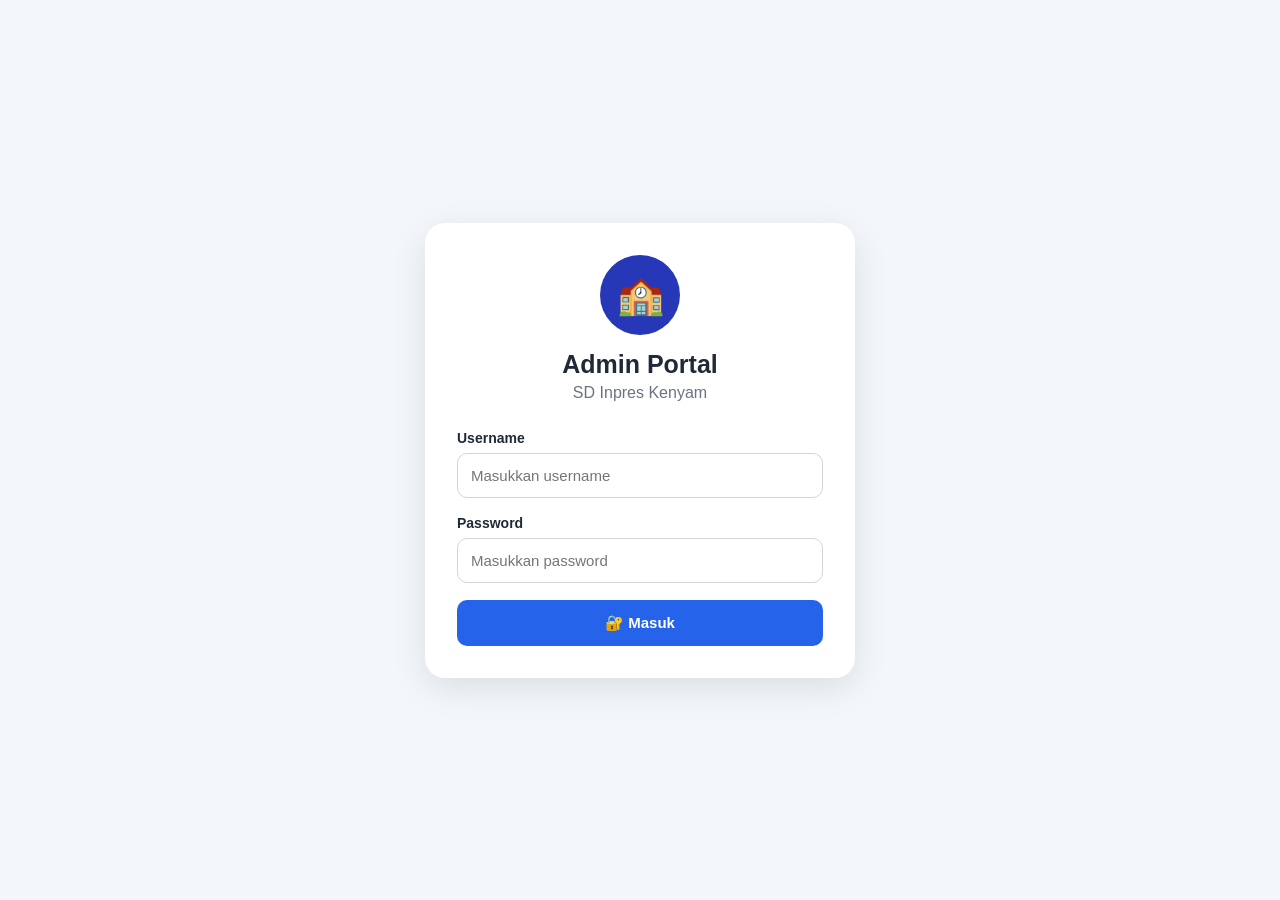
==== commit 1924ca3c: "Update frontend V2 admin and guru" ====
--- a/index.html
+++ b/index.html
@@ -1,5 +1,11919 @@
-<!doctype html><html lang="id"><head><meta charset="utf-8"><meta name="viewport" content="width=device-width,initial-scale=1"><title>Portal Guru - SD Inpres Kenyam</title><link rel="stylesheet" href="style.css"></head><body>
-<div id="toast" class="toast"></div><main class="shell"><section id="loginView" class="login-wrap"><div class="login-card"><div class="brand-mark">🏫</div><p class="eyebrow">PORTAL SEKOLAH</p><h1>SD Inpres Kenyam</h1><p class="muted">Masuk menggunakan akun guru.</p><form id="loginForm"><label>Username<input id="username" autocomplete="username" required></label><label>Password<input id="password" type="password" autocomplete="current-password" required></label><button id="loginBtn" class="primary">🔐 Masuk</button></form><div id="loginMessage" class="message"></div><p class="dev-badge">DEV • Database pengujian</p></div></section>
-<section id="appView" class="app hidden"><header class="topbar"><div><p class="eyebrow">SD INPRES KENYAM</p><h2 id="pageTitle">Portal Guru</h2><p id="guruInfo" class="muted"></p></div><button id="logoutBtn" class="danger ghost">Keluar</button></header><div id="loadingBox" class="loading hidden">⏳ Memuat data...</div>
-<section id="mapelView" class="hidden"><div class="hero"><div><span>📅</span><p>Hari</p><strong id="mapelHari">-</strong></div><div><span>📚</span><p>Jadwal</p><strong id="jumlahJadwal">0</strong></div><div><span>🏫</span><p>Kelas</p><strong id="jumlahKelas">0</strong></div></div><div class="panel"><div class="panel-head"><div><h3>Jadwal Mengajar</h3><p>Pilih jadwal untuk mengisi absensi siswa.</p></div><button class="ghost" id="refreshMapel">↻ Refresh</button></div><div id="jadwalList" class="cards"></div></div><div id="absenMapelPanel" class="panel hidden"><div class="panel-head"><div><h3 id="judulJadwal">Absensi Siswa</h3><p id="detailJadwal"></p></div><button class="ghost" id="tutupJadwal">Tutup</button></div><div id="siswaMapelList" class="student-list"></div></div></section>
-<section id="waliView" class="hidden"><div class="hero four"><div><span>👨‍🎓</span><p>Siswa</p><strong id="waliJumlah">0</strong></div><div><span>✅</span><p>Hadir</p><strong id="waliHadir">0</strong></div><div><span>🩺</span><p>Sakit</p><strong id="waliSakit">0</strong></div><div><span>📝</span><p>Izin / Alpa</p><strong id="waliLain">0</strong></div></div><div class="panel"><div class="panel-head"><div><h3 id="waliKelas">Wali Kelas</h3><p id="waliTanggal">Absensi hari ini</p></div><button class="ghost" id="refreshWali">↻ Refresh</button></div><div id="siswaWaliList" class="student-list"></div></div></section></section></main><script src="app.js"></script></body></html>
+<!DOCTYPE html>
+<html>
+
+<head>
+
+  <base target="_top">
+
+  <meta
+    name="viewport"
+    content="width=device-width, initial-scale=1"
+  >
+
+  <style>
+
+    * {
+      box-sizing: border-box;
+    }
+
+    body {
+
+      margin: 0;
+
+      font-family:
+        Arial,
+        sans-serif;
+
+      background:
+        #f3f6fb;
+
+      color:
+        #1f2937;
+
+    }
+
+
+    /* =====================================================
+       LOGIN
+       ===================================================== */
+
+    #loginPage {
+
+      min-height: 100vh;
+
+      display: flex;
+
+      justify-content: center;
+
+      align-items: center;
+
+      padding: 20px;
+
+    }
+
+
+    .login-card {
+
+      width: 100%;
+
+      max-width: 430px;
+
+      background: white;
+
+      padding: 32px;
+
+      border-radius: 20px;
+
+      box-shadow:
+        0 10px 35px
+        rgba(0,0,0,.10);
+
+    }
+
+
+    .logo {
+
+      width: 80px;
+
+      height: 80px;
+
+      margin:
+        0 auto 15px;
+
+      border-radius: 50%;
+
+      background:
+        #2638b8;
+
+      display: flex;
+
+      align-items: center;
+
+      justify-content: center;
+
+      font-size: 38px;
+
+    }
+
+
+    .login-title {
+
+      text-align: center;
+
+      font-size: 25px;
+
+      font-weight: bold;
+
+      margin-bottom: 5px;
+
+    }
+
+
+    .login-subtitle {
+
+      text-align: center;
+
+      color:
+        #6b7280;
+
+      margin-bottom: 28px;
+
+    }
+
+
+    label {
+
+      display: block;
+
+      margin-bottom: 7px;
+
+      font-weight: bold;
+
+      font-size: 14px;
+
+    }
+
+
+    input,
+    select {
+
+      width: 100%;
+
+      padding: 13px;
+
+      border:
+        1px solid #d1d5db;
+
+      border-radius: 10px;
+
+      font-size: 15px;
+
+      margin-bottom: 17px;
+
+      outline: none;
+
+      background: white;
+
+    }
+
+
+    input:focus,
+    select:focus {
+
+      border-color:
+        #2563eb;
+
+    }
+
+
+    button {
+
+      border: none;
+
+      cursor: pointer;
+
+      border-radius: 10px;
+
+      font-weight: bold;
+
+    }
+
+
+    button:disabled {
+
+      opacity: .6;
+
+      cursor: wait;
+
+    }
+
+
+    .login-button {
+
+      width: 100%;
+
+      padding: 14px;
+
+      background:
+        #2563eb;
+
+      color: white;
+
+      font-size: 15px;
+
+    }
+
+
+    #loginMessage {
+
+      margin-top: 15px;
+
+      padding: 12px;
+
+      border-radius: 10px;
+
+      display: none;
+
+      font-size: 14px;
+
+      text-align: center;
+
+    }
+
+
+    .success {
+
+      display: block !important;
+
+      background:
+        #dcfce7;
+
+      color:
+        #166534;
+
+    }
+
+
+    .error {
+
+      display: block !important;
+
+      background:
+        #fee2e2;
+
+      color:
+        #991b1b;
+
+    }
+
+
+    .info {
+
+      display: block !important;
+
+      background:
+        #dbeafe;
+
+      color:
+        #1e40af;
+
+    }
+
+
+    /* =====================================================
+       DASHBOARD
+       ===================================================== */
+
+    #dashboardPage {
+
+      display: none;
+
+      min-height: 100vh;
+
+    }
+
+
+    .topbar {
+
+      background: white;
+
+      padding:
+        18px 25px;
+
+      display: flex;
+
+      justify-content:
+        space-between;
+
+      align-items: center;
+
+      box-shadow:
+        0 2px 10px
+        rgba(0,0,0,.06);
+
+      position: sticky;
+
+      top: 0;
+
+      z-index: 10;
+
+    }
+
+
+    .school-name {
+
+      font-size: 20px;
+
+      font-weight: bold;
+
+    }
+
+
+    .admin-name {
+
+      color:
+        #6b7280;
+
+      font-size: 13px;
+
+      margin-top: 3px;
+
+    }
+
+
+    .logout-button {
+
+      padding:
+        10px 15px;
+
+      background:
+        #ef4444;
+
+      color: white;
+
+    }
+
+
+    .dashboard-container {
+
+      padding: 25px;
+
+      max-width: 1200px;
+
+      margin: auto;
+
+    }
+
+
+    .welcome {
+
+      margin-bottom: 25px;
+
+    }
+
+
+    .welcome h1 {
+
+      margin:
+        0 0 7px;
+
+      font-size: 28px;
+
+    }
+
+
+    .welcome p {
+
+      margin: 0;
+
+      color:
+        #6b7280;
+
+    }
+
+
+    /* =====================================================
+       STATISTIK
+       ===================================================== */
+
+    .stats {
+
+      display: grid;
+
+      grid-template-columns:
+        repeat(
+          auto-fit,
+          minmax(180px, 1fr)
+        );
+
+      gap: 15px;
+
+      margin-bottom: 30px;
+
+    }
+
+
+    .stat-card {
+
+      background: white;
+
+      border-radius: 15px;
+
+      padding: 20px;
+
+      box-shadow:
+        0 5px 18px
+        rgba(0,0,0,.06);
+
+    }
+
+
+    .stat-icon {
+
+      font-size: 28px;
+
+      margin-bottom: 10px;
+
+    }
+
+
+    .stat-title {
+
+      color:
+        #6b7280;
+
+      font-size: 13px;
+
+    }
+
+
+    .stat-number {
+
+      font-size: 28px;
+
+      font-weight: bold;
+
+      margin-top: 5px;
+
+    }
+
+
+    /* =====================================================
+       MENU
+       ===================================================== */
+
+    .section-title {
+
+      font-size: 20px;
+
+      font-weight: bold;
+
+      margin-bottom: 15px;
+
+    }
+
+
+    .menu-grid {
+
+      display: grid;
+
+      grid-template-columns:
+        repeat(
+          auto-fit,
+          minmax(220px, 1fr)
+        );
+
+      gap: 15px;
+
+    }
+
+
+    .menu-card {
+
+      background: white;
+
+      border-radius: 15px;
+
+      padding: 22px;
+
+      box-shadow:
+        0 5px 18px
+        rgba(0,0,0,.06);
+
+      cursor: pointer;
+
+      transition: .2s;
+
+    }
+
+
+    .menu-card:hover {
+
+      transform:
+        translateY(-2px);
+
+      box-shadow:
+        0 8px 22px
+        rgba(0,0,0,.10);
+
+    }
+
+
+    .menu-icon {
+
+      font-size: 32px;
+
+      margin-bottom: 12px;
+
+    }
+
+
+    .menu-title {
+
+      font-weight: bold;
+
+      font-size: 16px;
+
+      margin-bottom: 5px;
+
+    }
+
+
+    .menu-description {
+
+      color:
+        #6b7280;
+
+      font-size: 13px;
+
+      line-height: 1.4;
+
+    }
+
+
+    /* =====================================================
+       HALAMAN DATA
+       ===================================================== */
+
+    #guruPage,
+    #siswaPage,
+    #kelasPage,
+    #mapelPage,
+    #jadwalPage,
+    #absensiGuruPage,
+    #absensiSiswaPage {
+
+      display: none;
+
+      min-height: 100vh;
+
+    }
+
+
+    .page-container {
+
+      padding: 20px;
+
+      max-width: 1200px;
+
+      margin: auto;
+
+    }
+
+
+    .page-header {
+
+      display: flex;
+
+      justify-content:
+        space-between;
+
+      align-items: center;
+
+      gap: 15px;
+
+      margin-bottom: 20px;
+
+    }
+
+
+    .page-title {
+
+      font-size: 25px;
+
+      font-weight: bold;
+
+    }
+
+
+    .back-button {
+
+      padding:
+        10px 15px;
+
+      background:
+        #6b7280;
+
+      color: white;
+
+      margin-right: 5px;
+
+    }
+
+
+    .add-button {
+
+      padding:
+        11px 16px;
+
+      background:
+        #16a34a;
+
+      color: white;
+
+    }
+
+
+    .search-box {
+
+      background: white;
+
+      padding: 15px;
+
+      border-radius: 14px;
+
+      margin-bottom: 15px;
+
+      box-shadow:
+        0 4px 15px
+        rgba(0,0,0,.05);
+
+    }
+
+
+    .search-box input {
+
+      margin: 0;
+
+    }
+
+
+    .table-card {
+
+      background: white;
+
+      border-radius: 14px;
+
+      overflow-x: auto;
+
+      box-shadow:
+        0 4px 15px
+        rgba(0,0,0,.05);
+
+    }
+
+
+    table {
+
+      width: 100%;
+
+      border-collapse:
+        collapse;
+
+      min-width: 800px;
+
+    }
+
+
+    th {
+
+      background:
+        #f8fafc;
+
+      text-align: left;
+
+      padding: 13px;
+
+      font-size: 13px;
+
+      white-space: nowrap;
+
+    }
+
+
+    td {
+
+      padding: 13px;
+
+      border-top:
+        1px solid #e5e7eb;
+
+      font-size: 13px;
+
+      white-space: nowrap;
+
+    }
+
+
+    .badge {
+
+      display: inline-block;
+
+      padding:
+        5px 9px;
+
+      border-radius: 20px;
+
+      font-size: 11px;
+
+      font-weight: bold;
+
+    }
+
+
+    .badge-aktif {
+
+      background:
+        #dcfce7;
+
+      color:
+        #166534;
+
+    }
+
+
+    .badge-nonaktif {
+
+      background:
+        #fee2e2;
+
+      color:
+        #991b1b;
+
+    }
+
+
+    .action-button {
+
+      padding:
+        7px 9px;
+
+      margin-right: 4px;
+
+      color: white;
+
+      font-size: 12px;
+
+    }
+
+
+    .edit-button {
+
+      background:
+        #2563eb;
+
+    }
+
+
+    .delete-button {
+
+      background:
+        #dc2626;
+
+    }
+
+
+    /* =====================================================
+       MODAL
+       ===================================================== */
+
+    .modal {
+
+      display: none;
+
+      position: fixed;
+
+      inset: 0;
+
+      background:
+        rgba(0,0,0,.45);
+
+      z-index: 100;
+
+      align-items: center;
+
+      justify-content: center;
+
+      padding: 20px;
+
+    }
+
+
+    .modal-content {
+
+      width: 100%;
+
+      max-width: 500px;
+
+      max-height: 90vh;
+
+      overflow-y: auto;
+
+      background: white;
+
+      border-radius: 18px;
+
+      padding: 24px;
+
+    }
+
+
+    .modal-title {
+
+      font-size: 21px;
+
+      font-weight: bold;
+
+      margin-bottom: 20px;
+
+    }
+
+
+    .form-buttons {
+
+      display: flex;
+
+      gap: 10px;
+
+      margin-top: 10px;
+
+    }
+
+
+    .save-button {
+
+      flex: 1;
+
+      padding: 13px;
+
+      background:
+        #2563eb;
+
+      color: white;
+
+    }
+
+
+    .cancel-button {
+
+      flex: 1;
+
+      padding: 13px;
+
+      background:
+        #6b7280;
+
+      color: white;
+
+    }
+
+
+    #guruMessage,
+    #siswaMessage,
+    #kelasMessage,
+    #mapelMessage,
+    #jadwalMessage,
+    #absensiGuruMessage,
+    #absensiSiswaMessage {
+
+      margin-top: 10px;
+
+      padding: 10px;
+
+      border-radius: 9px;
+
+      display: none;
+
+      font-size: 13px;
+
+    }
+
+
+    .status-hadir {
+      background: #dcfce7;
+      color: #166534;
+    }
+
+    .status-izin {
+      background: #fef3c7;
+      color: #92400e;
+    }
+
+    .status-sakit {
+      background: #dbeafe;
+      color: #1e40af;
+    }
+
+    .status-alpa {
+      background: #fee2e2;
+      color: #991b1b;
+    }
+
+
+    /* =====================================================
+       MOBILE
+       ===================================================== */
+
+    @media (max-width: 600px) {
+
+      .topbar {
+
+        padding: 15px;
+
+      }
+
+      .school-name {
+
+        font-size: 16px;
+
+      }
+
+      .dashboard-container {
+
+        padding: 15px;
+
+      }
+
+      .welcome h1 {
+
+        font-size: 23px;
+
+      }
+
+      .login-card {
+
+        padding: 25px;
+
+      }
+
+      .page-header {
+
+        align-items: flex-start;
+
+        flex-direction: column;
+
+      }
+
+    }
+
+  
+/* =====================================================
+   HALAMAN AKUN / IMPORT / PENGATURAN
+   ===================================================== */
+
+#akunPage,
+#importPage,
+#pengaturanPage {
+  display: none;
+  min-height: 100vh;
+}
+
+.portal-card {
+  background: white;
+  border-radius: 15px;
+  padding: 22px;
+  box-shadow: 0 5px 18px rgba(0,0,0,.06);
+  margin-bottom: 18px;
+}
+
+.portal-note {
+  background: #eff6ff;
+  color: #1e40af;
+  padding: 12px 14px;
+  border-radius: 10px;
+  font-size: 13px;
+  line-height: 1.5;
+  margin-bottom: 18px;
+}
+
+.portal-message {
+  margin-top: 12px;
+  padding: 11px;
+  border-radius: 9px;
+  display: none;
+  font-size: 13px;
+}
+
+.portal-grid {
+  display: grid;
+  grid-template-columns: repeat(auto-fit, minmax(210px, 1fr));
+  gap: 15px;
+}
+
+.portal-import-options {
+  display: grid;
+  grid-template-columns: repeat(auto-fit, minmax(170px, 1fr));
+  gap: 10px;
+  margin-bottom: 18px;
+}
+
+.portal-import-button {
+  padding: 12px;
+  background: #f8fafc;
+  border: 1px solid #d1d5db;
+  color: #1f2937;
+}
+
+.portal-import-button.active {
+  background: #dbeafe;
+  border-color: #2563eb;
+  color: #1e40af;
+}
+
+.portal-file-box {
+  border: 2px dashed #cbd5e1;
+  border-radius: 12px;
+  padding: 20px;
+  text-align: center;
+  margin-bottom: 15px;
+}
+
+.portal-file-box input[type="file"] {
+  margin: 10px auto 0;
+  display: block;
+}
+
+.portal-table-wrap {
+  overflow-x: auto;
+  margin-top: 15px;
+}
+
+.portal-table {
+  width: 100%;
+  border-collapse: collapse;
+  min-width: 650px;
+}
+
+.portal-table th,
+.portal-table td {
+  padding: 10px;
+  border: 1px solid #e5e7eb;
+  text-align: left;
+  font-size: 12px;
+}
+
+.portal-table th {
+  background: #f8fafc;
+}
+
+.danger-note {
+  background: #fff7ed;
+  color: #9a3412;
+  padding: 11px;
+  border-radius: 9px;
+  font-size: 12px;
+  margin-top: 12px;
+}
+
+  </style>
+
+</head>
+
+
+<body>
+
+
+<!-- =====================================================
+     LOGIN
+     ===================================================== -->
+
+<div id="loginPage">
+
+  <div class="login-card">
+
+    <div class="logo">
+      🏫
+    </div>
+
+    <div class="login-title">
+      Admin Portal
+    </div>
+
+    <div class="login-subtitle">
+      SD Inpres Kenyam
+    </div>
+
+
+    <label>
+      Username
+    </label>
+
+    <input
+      id="username"
+      type="text"
+      placeholder="Masukkan username"
+      autocomplete="username"
+    >
+
+
+    <label>
+      Password
+    </label>
+
+    <input
+      id="password"
+      type="password"
+      placeholder="Masukkan password"
+      autocomplete="current-password"
+    >
+
+
+    <button
+      id="loginButton"
+      class="login-button"
+      onclick="login()"
+    >
+      🔐 Masuk
+    </button>
+
+
+    <div id="loginMessage"></div>
+
+  </div>
+
+</div>
+
+
+
+<!-- =====================================================
+     DASHBOARD
+     ===================================================== -->
+
+<div id="dashboardPage">
+
+
+  <div class="topbar">
+
+    <div>
+
+      <div class="school-name">
+        🏫 SD INPRES KENYAM
+      </div>
+
+      <div class="admin-name">
+        Admin Portal:
+        <span id="adminUsername">-</span>
+      </div>
+
+    </div>
+
+
+    <button
+      class="logout-button"
+      onclick="logout()"
+    >
+      Keluar
+    </button>
+
+  </div>
+
+
+  <div class="dashboard-container">
+
+
+    <div class="welcome">
+
+      <h1>
+        Dashboard Admin Portal
+      </h1>
+
+      <p>
+        Kelola data sekolah, guru, siswa,
+        kelas, jadwal, dan sistem absensi.
+      </p>
+
+    </div>
+
+
+    <!-- STATISTIK -->
+
+    <div class="stats">
+
+
+      <div class="stat-card">
+
+        <div class="stat-icon">
+          👨‍🏫
+        </div>
+
+        <div class="stat-title">
+          Guru
+        </div>
+
+        <div
+          id="jumlahGuru"
+          class="stat-number"
+        >
+          ...
+        </div>
+
+      </div>
+
+
+      <div class="stat-card">
+
+        <div class="stat-icon">
+          👨‍🎓
+        </div>
+
+        <div class="stat-title">
+          Siswa
+        </div>
+
+        <div
+          id="jumlahSiswa"
+          class="stat-number"
+        >
+          ...
+        </div>
+
+      </div>
+
+
+      <div class="stat-card">
+
+        <div class="stat-icon">
+          🏫
+        </div>
+
+        <div class="stat-title">
+          Kelas
+        </div>
+
+        <div
+          id="jumlahKelas"
+          class="stat-number"
+        >
+          ...
+        </div>
+
+      </div>
+
+
+      <div class="stat-card">
+
+        <div class="stat-icon">
+          📚
+        </div>
+
+        <div class="stat-title">
+          Mata Pelajaran
+        </div>
+
+        <div
+          id="jumlahMapel"
+          class="stat-number"
+        >
+          ...
+        </div>
+
+      </div>
+
+
+    </div>
+
+
+    <!-- DATA SEKOLAH -->
+
+    <div class="section-title">
+      📊 Data Sekolah
+    </div>
+
+
+    <div class="menu-grid">
+
+
+      <!-- DATA GURU -->
+
+      <div
+        class="menu-card"
+        onclick="bukaGuru()"
+      >
+
+        <div class="menu-icon">
+          👨‍🏫
+        </div>
+
+        <div class="menu-title">
+          Data Guru
+        </div>
+
+        <div class="menu-description">
+          Tambah, edit, hapus, dan kelola
+          data guru.
+        </div>
+
+      </div>
+
+
+      <!-- DATA SISWA -->
+
+      <div
+        class="menu-card"
+        onclick="bukaSiswa()"
+      >
+
+        <div class="menu-icon">
+          👨‍🎓
+        </div>
+
+        <div class="menu-title">
+          Data Siswa
+        </div>
+
+        <div class="menu-description">
+          Tambah, edit, hapus, cari, dan kelola
+          seluruh data siswa sekolah.
+        </div>
+
+      </div>
+
+
+      <!-- KELAS -->
+
+      <div
+        class="menu-card"
+        onclick="bukaKelas()"
+      >
+
+        <div class="menu-icon">
+          🏫
+        </div>
+
+        <div class="menu-title">
+          Data Kelas
+        </div>
+
+        <div class="menu-description">
+          Tambah, edit, hapus, dan kelola
+          kelas serta wali kelas.
+        </div>
+
+      </div>
+
+
+      <!-- MAPEL -->
+
+      <div
+        class="menu-card"
+        onclick="bukaMapel()"
+      >
+
+        <div class="menu-icon">
+          📚
+        </div>
+
+        <div class="menu-title">
+          Mata Pelajaran
+        </div>
+
+        <div class="menu-description">
+          Kelola daftar mata pelajaran.
+        </div>
+
+      </div>
+
+
+      <!-- JADWAL -->
+
+      <div
+        class="menu-card"
+        onclick="bukaJadwal()"
+      >
+
+        <div class="menu-icon">
+          🕐
+        </div>
+
+        <div class="menu-title">
+          Jadwal
+        </div>
+
+        <div class="menu-description">
+          Kelola jadwal pelajaran setiap kelas.
+        </div>
+
+      </div>
+
+
+    </div>
+
+
+    <br>
+
+
+    <!-- ABSENSI -->
+
+    <div class="section-title">
+      📝 Absensi
+    </div>
+
+
+    <div class="menu-grid">
+
+
+      <div
+        class="menu-card"
+        onclick="bukaAbsensiGuru()"
+      >
+
+        <div class="menu-icon">
+          👨‍🏫
+        </div>
+
+        <div class="menu-title">
+          Absensi Guru
+        </div>
+
+        <div class="menu-description">
+          Lihat dan kelola data kehadiran guru.
+        </div>
+
+      </div>
+
+
+      <div
+        class="menu-card"
+        onclick="bukaAbsensiSiswa()"
+      >
+
+        <div class="menu-icon">
+          👨‍🎓
+        </div>
+
+        <div class="menu-title">
+          Absensi Siswa
+        </div>
+
+        <div class="menu-description">
+          Lihat dan kelola data kehadiran siswa.
+        </div>
+
+      </div>
+
+
+    </div>
+
+
+    <br>
+
+
+    <!-- MANAJEMEN -->
+
+    <div class="section-title">
+      ⚙️ Manajemen Portal
+    </div>
+
+
+    <div class="menu-grid">
+
+
+      <div
+        class="menu-card"
+        onclick="bukaAkun()"
+      >
+
+        <div class="menu-icon">
+          👤
+        </div>
+
+        <div class="menu-title">
+          Akun
+        </div>
+
+        <div class="menu-description">
+          Kelola akun Admin Portal dan akun guru.
+        </div>
+
+      </div>
+
+
+      <div
+        class="menu-card"
+        onclick="bukaImportData()"
+      >
+
+        <div class="menu-icon">
+          📥
+        </div>
+
+        <div class="menu-title">
+          Import Data
+        </div>
+
+        <div class="menu-description">
+          Tambahkan data sekolah tanpa
+          mengubah kode.
+        </div>
+
+      </div>
+
+
+      <div
+        class="menu-card"
+        onclick="bukaPengaturan()"
+      >
+
+        <div class="menu-icon">
+          ⚙️
+        </div>
+
+        <div class="menu-title">
+          Pengaturan
+        </div>
+
+        <div class="menu-description">
+          Pengaturan dasar Portal SD Inpres Kenyam.
+        </div>
+
+      </div>
+
+
+    </div>
+
+
+  </div>
+
+</div>
+
+
+
+
+<!-- =====================================================
+     HALAMAN AKUN ADMIN
+     ===================================================== -->
+
+<div id="akunPage">
+
+  <div class="topbar">
+    <div>
+      <div class="school-name">👤 AKUN ADMIN PORTAL</div>
+      <div class="admin-name">Kelola akun Admin yang sedang aktif</div>
+    </div>
+
+    <button class="logout-button" onclick="logout()">
+      Keluar
+    </button>
+  </div>
+
+  <div class="page-container">
+
+    <div class="page-header">
+      <div class="page-title">Akun Admin</div>
+
+      <button
+        class="back-button"
+        onclick="kembaliDashboardDariPortal('akunPage')"
+      >
+        ← Dashboard
+      </button>
+    </div>
+
+    <div class="portal-card">
+
+      <div class="portal-note">
+        🔐 Password tidak pernah ditampilkan. Kosongkan password baru
+        jika hanya ingin mengganti username.
+      </div>
+
+      <label>Username</label>
+      <input
+        id="akunUsername"
+        type="text"
+        placeholder="Username Admin"
+        autocomplete="username"
+      >
+
+      <label>Password Baru</label>
+      <input
+        id="akunPassword"
+        type="password"
+        placeholder="Kosongkan jika tidak ingin mengubah password"
+        autocomplete="new-password"
+      >
+
+      <label>Konfirmasi Password Baru</label>
+      <input
+        id="akunPasswordKonfirmasi"
+        type="password"
+        placeholder="Ulangi password baru"
+        autocomplete="new-password"
+      >
+
+      <div id="akunMessage" class="portal-message"></div>
+
+      <div class="form-buttons">
+        <button
+          class="cancel-button"
+          onclick="kembaliDashboardDariPortal('akunPage')"
+        >
+          Batal
+        </button>
+
+        <button
+          class="save-button"
+          id="simpanAkunButton"
+          onclick="simpanAkun()"
+        >
+          Simpan Perubahan
+        </button>
+      </div>
+
+    </div>
+
+  </div>
+
+</div>
+
+
+<!-- =====================================================
+     HALAMAN IMPORT DATA
+     ===================================================== -->
+
+<div id="importPage">
+
+  <div class="topbar">
+    <div>
+      <div class="school-name">📥 IMPORT DATA</div>
+      <div class="admin-name">Import data sekolah dari CSV</div>
+    </div>
+
+    <button class="logout-button" onclick="logout()">
+      Keluar
+    </button>
+  </div>
+
+  <div class="page-container">
+
+    <div class="page-header">
+      <div class="page-title">Import Data</div>
+
+      <button
+        class="back-button"
+        onclick="kembaliDashboardDariPortal('importPage')"
+      >
+        ← Dashboard
+      </button>
+    </div>
+
+    <div class="portal-card">
+
+      <div class="portal-note">
+        📌 Pilih jenis data terlebih dahulu. File CSV harus mengikuti
+        urutan kolom pada Sheet tujuan. Baris pertama/header tidak perlu
+        dimasukkan karena sistem langsung menggunakan data mulai baris kedua.
+      </div>
+
+      <label>Jenis Data</label>
+
+      <div class="portal-import-options">
+
+        <button
+          type="button"
+          class="portal-import-button active"
+          id="importJenisGuru"
+          onclick="pilihJenisImport('GURU')"
+        >
+          👨‍🏫 Guru
+        </button>
+
+        <button
+          type="button"
+          class="portal-import-button"
+          id="importJenisSiswa"
+          onclick="pilihJenisImport('SISWA')"
+        >
+          👨‍🎓 Siswa
+        </button>
+
+        <button
+          type="button"
+          class="portal-import-button"
+          id="importJenisKelas"
+          onclick="pilihJenisImport('KELAS')"
+        >
+          🏫 Kelas
+        </button>
+
+        <button
+          type="button"
+          class="portal-import-button"
+          id="importJenisMapel"
+          onclick="pilihJenisImport('MAPEL')"
+        >
+          📚 Mapel
+        </button>
+
+        <button
+          type="button"
+          class="portal-import-button"
+          id="importJenisJadwal"
+          onclick="pilihJenisImport('JADWAL')"
+        >
+          🕐 Jadwal
+        </button>
+
+      </div>
+
+      <div style="display:flex;gap:8px;flex-wrap:wrap;margin-bottom:10px">
+        <button type="button" class="back-button" onclick="downloadTemplateImport()">
+          📄 Download Template CSV
+        </button>
+      </div>
+
+      <div class="portal-file-box">
+
+        <div>
+          📄 Pilih file CSV
+        </div>
+
+        <input
+          id="importFile"
+          type="file"
+          accept=".csv,text/csv"
+          onchange="bacaFileImport(this)"
+        >
+
+        <div
+          id="importNamaFile"
+          style="margin-top:8px;color:#6b7280;font-size:12px"
+        >
+          Belum ada file dipilih.
+        </div>
+
+      </div>
+
+      <div id="importPreview"></div>
+
+      <div class="danger-note">
+        ⚠️ Import akan menambahkan baris baru ke Sheet. Data lama tidak
+        dihapus. Untuk sementara kita sengaja membatasi import ke CSV
+        agar data Excel tidak masuk setengah-setengah.
+      </div>
+
+      <div id="importMessage" class="portal-message"></div>
+
+      <div class="form-buttons">
+
+        <button
+          class="cancel-button"
+          onclick="kembaliDashboardDariPortal('importPage')"
+        >
+          Batal
+        </button>
+
+        <button
+          class="save-button"
+          id="importButton"
+          onclick="jalankanImportData()"
+        >
+          📥 Import Data
+        </button>
+
+      </div>
+
+    </div>
+
+  </div>
+
+</div>
+
+
+<!-- =====================================================
+     HALAMAN PENGATURAN
+     ===================================================== -->
+
+<div id="pengaturanPage">
+
+  <div class="topbar">
+    <div>
+      <div class="school-name">⚙️ PENGATURAN PORTAL</div>
+      <div class="admin-name">Pengaturan dasar sistem sekolah</div>
+    </div>
+
+    <button class="logout-button" onclick="logout()">
+      Keluar
+    </button>
+  </div>
+
+  <div class="page-container">
+
+    <div class="page-header">
+      <div class="page-title">Pengaturan</div>
+
+      <button
+        class="back-button"
+        onclick="kembaliDashboardDariPortal('pengaturanPage')"
+      >
+        ← Dashboard
+      </button>
+    </div>
+
+    <div class="portal-card">
+
+      <div class="portal-grid">
+
+        <div>
+          <label>Nama Sekolah</label>
+          <input
+            id="pengaturanNamaSekolah"
+            type="text"
+            placeholder="Nama sekolah"
+          >
+        </div>
+
+        <div>
+          <label>Tahun Ajaran</label>
+          <input
+            id="pengaturanTahunAjaran"
+            type="text"
+            placeholder="Contoh: 2026/2027"
+          >
+        </div>
+
+        <div>
+          <label>Semester</label>
+          <select id="pengaturanSemester">
+            <option value="">Pilih semester</option>
+            <option value="GANJIL">GANJIL</option>
+            <option value="GENAP">GENAP</option>
+          </select>
+        </div>
+
+        <div>
+          <label>Jam Masuk</label>
+          <input
+            id="pengaturanJamMasuk"
+            type="time"
+          >
+        </div>
+
+        <div>
+          <label>Batas Absensi</label>
+          <input
+            id="pengaturanBatasAbsensi"
+            type="time"
+          >
+        </div>
+
+      </div>
+
+      <div id="pengaturanMessage" class="portal-message"></div>
+
+      <div class="form-buttons">
+
+        <button
+          class="cancel-button"
+          onclick="kembaliDashboardDariPortal('pengaturanPage')"
+        >
+          Batal
+        </button>
+
+        <button
+          class="save-button"
+          id="simpanPengaturanButton"
+          onclick="simpanPengaturan()"
+        >
+          Simpan Pengaturan
+        </button>
+
+      </div>
+
+    </div>
+
+  </div>
+
+</div>
+
+
+<!-- =====================================================
+     HALAMAN DATA GURU
+     ===================================================== -->
+
+<div id="guruPage">
+
+
+  <div class="topbar">
+
+    <div>
+
+      <div class="school-name">
+        👨‍🏫 DATA GURU
+      </div>
+
+      <div class="admin-name">
+        SD Inpres Kenyam
+      </div>
+
+    </div>
+
+
+    <button
+      class="logout-button"
+      onclick="logout()"
+    >
+      Keluar
+    </button>
+
+  </div>
+
+
+  <div class="page-container">
+
+
+    <div class="page-header">
+
+      <div class="page-title">
+        Data Guru
+      </div>
+
+
+      <div>
+
+        <button
+          class="back-button"
+          onclick="kembaliDashboard()"
+        >
+          ← Dashboard
+        </button>
+
+
+        <button
+          class="add-button"
+          onclick="bukaFormGuru()"
+        >
+          ＋ Tambah Guru
+        </button>
+
+      </div>
+
+    </div>
+
+
+    <div class="search-box">
+
+      <input
+        id="cariGuru"
+        type="text"
+        placeholder="🔎 Cari nama, username, ID, atau kelas wali..."
+        oninput="filterGuru()"
+      >
+
+    </div>
+
+
+    <div class="table-card">
+
+      <table>
+
+        <thead>
+
+          <tr>
+
+            <th>ID</th>
+
+            <th>Nama Guru</th>
+
+            <th>Username</th>
+
+            <th>Role</th>
+
+            <th>Kelas Wali</th>
+
+            <th>Status</th>
+
+            <th>Aksi</th>
+
+          </tr>
+
+        </thead>
+
+
+        <tbody id="tabelGuru">
+
+          <tr>
+
+            <td
+              colspan="7"
+              style="text-align:center;padding:30px"
+            >
+              Memuat data guru...
+            </td>
+
+          </tr>
+
+        </tbody>
+
+      </table>
+
+    </div>
+
+
+  </div>
+
+</div>
+
+
+
+<!-- =====================================================
+     HALAMAN DATA SISWA
+     ===================================================== -->
+
+<div id="siswaPage">
+
+
+  <div class="topbar">
+
+    <div>
+
+      <div class="school-name">
+        👨‍🎓 DATA SISWA
+      </div>
+
+      <div class="admin-name">
+        SD Inpres Kenyam
+      </div>
+
+    </div>
+
+
+    <button
+      class="logout-button"
+      onclick="logout()"
+    >
+      Keluar
+    </button>
+
+  </div>
+
+
+  <div class="page-container">
+
+
+    <div class="page-header">
+
+      <div class="page-title">
+        Data Siswa
+      </div>
+
+
+      <div>
+
+        <button
+          class="back-button"
+          onclick="kembaliDashboardDariSiswa()"
+        >
+          ← Dashboard
+        </button>
+
+
+        <button
+          class="add-button"
+          onclick="bukaFormSiswa()"
+        >
+          ＋ Tambah Siswa
+        </button>
+
+      </div>
+
+    </div>
+
+
+    <div class="search-box">
+
+      <input
+        id="cariSiswa"
+        type="text"
+        placeholder="🔎 Cari nama, NIS, NISN, ID, atau kelas..."
+        oninput="filterSiswa()"
+      >
+
+    </div>
+
+
+    <div class="table-card">
+
+      <table>
+
+        <thead>
+
+          <tr>
+
+            <th>ID</th>
+
+            <th>NIS</th>
+
+            <th>NISN</th>
+
+            <th>Nama Siswa</th>
+
+            <th>JK</th>
+
+            <th>Kelas</th>
+
+            <th>Status</th>
+
+            <th>Aksi</th>
+
+          </tr>
+
+        </thead>
+
+
+        <tbody id="tabelSiswa">
+
+          <tr>
+
+            <td
+              colspan="8"
+              style="text-align:center;padding:30px"
+            >
+              Memuat data siswa...
+            </td>
+
+          </tr>
+
+        </tbody>
+
+      </table>
+
+    </div>
+
+
+  </div>
+
+</div>
+
+
+
+<!-- =====================================================
+     HALAMAN DATA KELAS
+     ===================================================== -->
+
+<div id="kelasPage">
+
+
+  <div class="topbar">
+
+    <div>
+
+      <div class="school-name">
+        🏫 DATA KELAS
+      </div>
+
+      <div class="admin-name">
+        SD Inpres Kenyam
+      </div>
+
+    </div>
+
+
+    <button
+      class="logout-button"
+      onclick="logout()"
+    >
+      Keluar
+    </button>
+
+  </div>
+
+
+  <div class="page-container">
+
+
+    <div class="page-header">
+
+      <div class="page-title">
+        Data Kelas
+      </div>
+
+
+      <div>
+
+        <button
+          class="back-button"
+          onclick="kembaliDashboardDariKelas()"
+        >
+          ← Dashboard
+        </button>
+
+
+        <button
+          class="add-button"
+          onclick="bukaFormKelas()"
+        >
+          ＋ Tambah Kelas
+        </button>
+
+      </div>
+
+    </div>
+
+
+    <div class="search-box">
+
+      <input
+        id="cariKelas"
+        type="text"
+        placeholder="🔎 Cari ID, nama kelas, wali kelas, atau status..."
+        oninput="filterKelas()"
+      >
+
+    </div>
+
+
+    <div class="table-card">
+
+      <table>
+
+        <thead>
+
+          <tr>
+
+            <th>ID Kelas</th>
+
+            <th>Nama Kelas</th>
+
+            <th>Wali Kelas</th>
+
+            <th>Status</th>
+
+            <th>Aksi</th>
+
+          </tr>
+
+        </thead>
+
+
+        <tbody id="tabelKelas">
+
+          <tr>
+
+            <td
+              colspan="5"
+              style="text-align:center;padding:30px"
+            >
+              Memuat data kelas...
+            </td>
+
+          </tr>
+
+        </tbody>
+
+      </table>
+
+    </div>
+
+
+  </div>
+
+</div>
+
+
+
+<!-- =====================================================
+     HALAMAN MATA PELAJARAN
+     ===================================================== -->
+
+<div
+  id="mapelPage"
+>
+
+
+  <div class="topbar">
+
+    <div>
+
+      <div class="school-name">
+        📚 DATA MATA PELAJARAN
+      </div>
+
+      <div class="admin-name">
+        SD Inpres Kenyam
+      </div>
+
+    </div>
+
+
+    <button
+      class="logout-button"
+      onclick="logout()"
+    >
+      Keluar
+    </button>
+
+  </div>
+
+
+  <div class="page-container">
+
+
+    <div class="page-header">
+
+      <div class="page-title">
+        Data Mata Pelajaran
+      </div>
+
+
+      <div>
+
+        <button
+          class="back-button"
+          onclick="kembaliDashboardDariMapel()"
+        >
+          ← Dashboard
+        </button>
+
+
+        <button
+          class="add-button"
+          onclick="bukaFormMapel()"
+        >
+          ＋ Tambah Mata Pelajaran
+        </button>
+
+      </div>
+
+    </div>
+
+
+    <div class="search-box">
+
+      <input
+        id="cariMapel"
+        type="text"
+        placeholder="🔎 Cari ID, nama mata pelajaran, atau status..."
+        oninput="filterMapel()"
+      >
+
+    </div>
+
+
+    <div class="table-card">
+
+      <table>
+
+        <thead>
+
+          <tr>
+
+            <th>ID Mapel</th>
+
+            <th>Nama Mata Pelajaran</th>
+
+            <th>Status</th>
+
+            <th>Aksi</th>
+
+          </tr>
+
+        </thead>
+
+
+        <tbody id="tabelMapel">
+
+          <tr>
+
+            <td
+              colspan="4"
+              style="text-align:center;padding:30px"
+            >
+              Memuat data mata pelajaran...
+            </td>
+
+          </tr>
+
+        </tbody>
+
+      </table>
+
+    </div>
+
+
+  </div>
+
+</div>
+
+
+
+<!-- =====================================================
+     HALAMAN JADWAL
+     ===================================================== -->
+
+<div
+  id="jadwalPage"
+>
+
+
+  <div class="topbar">
+
+    <div>
+
+      <div class="school-name">
+        🕐 DATA JADWAL
+      </div>
+
+      <div class="admin-name">
+        SD Inpres Kenyam
+      </div>
+
+    </div>
+
+
+    <button
+      class="logout-button"
+      onclick="logout()"
+    >
+      Keluar
+    </button>
+
+  </div>
+
+
+  <div class="page-container">
+
+
+    <div class="page-header">
+
+      <div class="page-title">
+        Data Jadwal
+      </div>
+
+
+      <div>
+
+        <button
+          class="back-button"
+          onclick="kembaliDashboardDariJadwal()"
+        >
+          ← Dashboard
+        </button>
+
+
+        <button
+          class="add-button"
+          onclick="bukaFormJadwal()"
+        >
+          ＋ Tambah Jadwal
+        </button>
+
+      </div>
+
+    </div>
+
+
+    <div class="search-box">
+
+      <input
+        id="cariJadwal"
+        type="text"
+        placeholder="🔎 Cari hari, guru, kelas, mata pelajaran, atau jam..."
+        oninput="filterJadwal()"
+      >
+
+    </div>
+
+
+    <div class="table-card">
+
+      <table>
+
+        <thead>
+
+          <tr>
+
+            <th>ID Jadwal</th>
+
+            <th>Hari</th>
+
+            <th>Jam Pelajaran</th>
+
+            <th>Guru</th>
+
+            <th>Kelas</th>
+
+            <th>Mata Pelajaran</th>
+
+            <th>Aksi</th>
+
+          </tr>
+
+        </thead>
+
+
+        <tbody id="tabelJadwal">
+
+          <tr>
+
+            <td
+              colspan="7"
+              style="text-align:center;padding:30px"
+            >
+              Memuat data jadwal...
+            </td>
+
+          </tr>
+
+        </tbody>
+
+      </table>
+
+    </div>
+
+
+  </div>
+
+</div>
+
+
+<!-- =====================================================
+     HALAMAN ABSENSI GURU
+     ===================================================== -->
+
+<div id="absensiGuruPage">
+
+  <div class="topbar">
+
+    <div>
+      <div class="school-name">
+        📝 ABSENSI GURU
+      </div>
+
+      <div class="admin-name">
+        SD Inpres Kenyam
+      </div>
+    </div>
+
+    <button
+      class="logout-button"
+      onclick="logout()"
+    >
+      Keluar
+    </button>
+
+  </div>
+
+
+  <div class="page-container">
+
+    <div class="page-header">
+
+      <div class="page-title">
+        Absensi Guru
+      </div>
+
+      <div>
+
+        <button
+          class="back-button"
+          onclick="kembaliDashboardDariAbsensiGuru()"
+        >
+          ← Dashboard
+        </button>
+
+        <button
+          class="add-button"
+          onclick="bukaFormAbsensiGuru()"
+        >
+          ＋ Tambah Absensi
+        </button>
+
+      </div>
+
+    </div>
+
+
+    <!-- FILTER -->
+
+    <div class="search-box">
+
+      <input
+        id="cariAbsensiGuru"
+        type="text"
+        placeholder="🔎 Cari tanggal, nama guru, status, jam..."
+        oninput="filterAbsensiGuru()"
+      >
+
+    </div>
+
+
+    <!-- TABEL -->
+
+    <div class="table-card">
+
+      <table>
+
+        <thead>
+
+          <tr>
+
+            <th>ID</th>
+
+            <th>Tanggal</th>
+
+            <th>Jam</th>
+
+            <th>Guru</th>
+
+            <th>Jam Pelajaran</th>
+
+            <th>Status</th>
+
+            <th>Keterangan</th>
+
+            <th>Aksi</th>
+
+          </tr>
+
+        </thead>
+
+
+        <tbody id="tabelAbsensiGuru">
+
+          <tr>
+
+            <td
+              colspan="8"
+              style="
+                text-align:center;
+                padding:30px
+              "
+            >
+              Memuat data absensi guru...
+            </td>
+
+          </tr>
+
+        </tbody>
+
+      </table>
+
+    </div>
+
+  </div>
+
+</div>
+
+
+<!-- =====================================================
+     MODAL FORM ABSENSI GURU
+     ===================================================== -->
+
+<div
+  id="absensiGuruModal"
+  class="modal"
+>
+
+  <div class="modal-content">
+
+    <div
+      id="absensiGuruModalTitle"
+      class="modal-title"
+    >
+      Tambah Absensi Guru
+    </div>
+
+
+    <input
+      id="absensiGuruId"
+      type="hidden"
+    >
+
+
+    <label>
+      Tanggal
+    </label>
+
+    <input
+      id="absensiGuruTanggal"
+      type="date"
+    >
+
+
+    <label>
+      Guru
+    </label>
+
+    <select id="absensiGuruGuru">
+
+      <option value="">
+        Pilih guru
+      </option>
+
+    </select>
+
+
+    <label>
+      Jam Absen
+    </label>
+
+    <input
+      id="absensiGuruJam"
+      type="time"
+    >
+
+
+    <label>
+      Jam Pelajaran
+    </label>
+
+    <input
+      id="absensiGuruJamPelajaran"
+      type="text"
+      placeholder="Contoh: 07:00 - 08:00"
+    >
+
+
+    <label>
+      Jadwal
+    </label>
+
+    <select id="absensiGuruJadwal">
+
+      <option value="">
+        Tidak menggunakan jadwal
+      </option>
+
+    </select>
+
+
+    <label>
+      Status Kehadiran
+    </label>
+
+    <select id="absensiGuruStatus">
+
+      <option value="HADIR">
+        HADIR
+      </option>
+
+      <option value="IZIN">
+        IZIN
+      </option>
+
+      <option value="SAKIT">
+        SAKIT
+      </option>
+
+      <option value="ALPA">
+        ALPA
+      </option>
+
+    </select>
+
+
+    <label>
+      Keterangan
+    </label>
+
+    <input
+      id="absensiGuruKeterangan"
+      type="text"
+      placeholder="Keterangan (opsional)"
+    >
+
+
+    <div id="absensiGuruMessage"></div>
+
+
+    <div class="form-buttons">
+
+      <button
+        class="cancel-button"
+        onclick="tutupFormAbsensiGuru()"
+      >
+        Batal
+      </button>
+
+
+      <button
+        class="save-button"
+        id="simpanAbsensiGuruButton"
+        onclick="simpanAbsensiGuru()"
+      >
+        Simpan Absensi
+      </button>
+
+    </div>
+
+  </div>
+
+</div>
+<!-- =====================================================
+     HALAMAN ABSENSI SISWA
+     ===================================================== -->
+
+<div id="absensiSiswaPage">
+
+  <div class="topbar">
+    <div>
+      <div class="school-name">
+        📝 ABSENSI SISWA
+      </div>
+      <div class="admin-name">
+        SD Inpres Kenyam
+      </div>
+    </div>
+
+    <button
+      class="logout-button"
+      onclick="logout()"
+    >
+      Keluar
+    </button>
+  </div>
+
+  <div class="page-container">
+
+    <div class="page-header">
+      <div class="page-title">
+        Absensi Siswa
+      </div>
+
+      <div>
+        <button
+          class="back-button"
+          onclick="kembaliDashboardDariAbsensiSiswa()"
+        >
+          ← Dashboard
+        </button>
+
+        <button
+          class="add-button"
+          onclick="bukaFormAbsensiSiswa()"
+        >
+          ＋ Tambah Absensi
+        </button>
+      </div>
+    </div>
+
+    <div class="search-box">
+      <input
+        id="cariAbsensiSiswa"
+        type="text"
+        placeholder="🔎 Cari tanggal, siswa, guru, kelas, status..."
+        oninput="filterAbsensiSiswa()"
+      >
+    </div>
+
+    <div class="table-card">
+      <table>
+        <thead>
+          <tr>
+            <th>ID</th>
+            <th>Tanggal</th>
+            <th>Jam</th>
+            <th>Siswa</th>
+            <th>Guru</th>
+            <th>Kelas</th>
+            <th>Jam Pelajaran</th>
+            <th>Status</th>
+            <th>Keterangan</th>
+            <th>Aksi</th>
+          </tr>
+        </thead>
+        <tbody id="tabelAbsensiSiswa">
+          <tr>
+            <td colspan="10" style="text-align:center;padding:30px">
+              Memuat data absensi siswa...
+            </td>
+          </tr>
+        </tbody>
+      </table>
+    </div>
+
+  </div>
+</div>
+
+
+<!-- =====================================================
+     MODAL FORM ABSENSI SISWA
+     ===================================================== -->
+
+<div id="absensiSiswaModal" class="modal">
+
+  <div class="modal-content">
+
+    <div id="absensiSiswaModalTitle" class="modal-title">
+      Tambah Absensi Siswa
+    </div>
+
+    <input id="absensiSiswaId" type="hidden">
+
+    <label>Tanggal</label>
+    <input id="absensiSiswaTanggal" type="date">
+
+    <label>Jam Absen</label>
+    <input id="absensiSiswaJam" type="time">
+
+    <label>Siswa</label>
+    <select id="absensiSiswaSiswa">
+      <option value="">Pilih siswa</option>
+    </select>
+
+    <label>Guru</label>
+    <select id="absensiSiswaGuru">
+      <option value="">Pilih guru</option>
+    </select>
+
+    <label>Kelas</label>
+    <select id="absensiSiswaKelas">
+      <option value="">Pilih kelas</option>
+    </select>
+
+    <label>Jam Pelajaran</label>
+    <input
+      id="absensiSiswaJamPelajaran"
+      type="text"
+      placeholder="Contoh: 1 atau 1-2"
+    >
+
+    <label>Jadwal</label>
+    <select id="absensiSiswaJadwal">
+      <option value="">Tidak menggunakan jadwal</option>
+    </select>
+
+    <label>Status Kehadiran</label>
+    <select id="absensiSiswaStatus">
+      <option value="HADIR">HADIR</option>
+      <option value="IZIN">IZIN</option>
+      <option value="SAKIT">SAKIT</option>
+      <option value="ALPA">ALPA</option>
+    </select>
+
+    <label>Keterangan</label>
+    <input
+      id="absensiSiswaKeterangan"
+      type="text"
+      placeholder="Keterangan (opsional)"
+    >
+
+    <div id="absensiSiswaMessage"></div>
+
+    <div class="form-buttons">
+      <button
+        class="cancel-button"
+        onclick="tutupFormAbsensiSiswa()"
+      >
+        Batal
+      </button>
+
+      <button
+        class="save-button"
+        id="simpanAbsensiSiswaButton"
+        onclick="simpanAbsensiSiswa()"
+      >
+        Simpan Absensi
+      </button>
+    </div>
+
+  </div>
+</div>
+
+
+<!-- =====================================================
+     MODAL FORM GURU
+     ===================================================== -->
+
+<div
+  id="guruModal"
+  class="modal"
+>
+
+  <div class="modal-content">
+
+
+    <div
+      id="guruModalTitle"
+      class="modal-title"
+    >
+      Tambah Guru
+    </div>
+
+
+    <input
+      id="guruId"
+      type="hidden"
+    >
+
+
+    <label>
+      Nama Guru
+    </label>
+
+    <input
+      id="guruNama"
+      type="text"
+      placeholder="Nama lengkap guru"
+    >
+
+
+    <label>
+      Username
+    </label>
+
+    <input
+      id="guruUsername"
+      type="text"
+      placeholder="Username login guru"
+    >
+
+
+    <label>
+      Password
+    </label>
+
+    <input
+      id="guruPassword"
+      type="password"
+      placeholder="Password guru"
+    >
+
+
+    <small
+      id="passwordInfo"
+      style="
+        display:block;
+        margin-top:-10px;
+        margin-bottom:15px;
+        color:#6b7280;
+      "
+    >
+      Saat edit, kosongkan jika password
+      tidak ingin diubah.
+    </small>
+
+
+    <label>
+      Role
+    </label>
+
+    <select id="guruRole">
+
+      <option value="GURU">
+        GURU
+      </option>
+
+      <option value="GURU_MAPEL">
+        GURU_MAPEL
+      </option>
+
+      <option value="WALI_KELAS">
+        WALI_KELAS
+      </option>
+
+    </select>
+
+
+    <label>
+      Kelas Wali
+    </label>
+
+    <select id="guruKelasWali">
+
+      <option value="">
+        Tidak menjadi wali kelas
+      </option>
+
+    </select>
+
+
+    <label>
+      Status
+    </label>
+
+    <select id="guruStatus">
+
+      <option value="AKTIF">
+        AKTIF
+      </option>
+
+      <option value="NONAKTIF">
+        NONAKTIF
+      </option>
+
+    </select>
+
+
+    <div id="guruMessage"></div>
+
+
+    <div class="form-buttons">
+
+      <button
+        class="cancel-button"
+        onclick="tutupFormGuru()"
+      >
+        Batal
+      </button>
+
+
+      <button
+        class="save-button"
+        id="simpanGuruButton"
+        onclick="simpanGuru()"
+      >
+        Simpan Guru
+      </button>
+
+    </div>
+
+
+  </div>
+
+</div>
+
+
+
+<!-- =====================================================
+     MODAL FORM SISWA
+     ===================================================== -->
+
+<div
+  id="siswaModal"
+  class="modal"
+>
+
+  <div class="modal-content">
+
+
+    <div
+      id="siswaModalTitle"
+      class="modal-title"
+    >
+      Tambah Siswa
+    </div>
+
+
+    <input
+      id="siswaId"
+      type="hidden"
+    >
+
+
+    <label>
+      NIS
+    </label>
+
+    <input
+      id="siswaNis"
+      type="text"
+      placeholder="Nomor Induk Siswa"
+    >
+
+
+    <label>
+      NISN
+    </label>
+
+    <input
+      id="siswaNisn"
+      type="text"
+      placeholder="Nomor Induk Siswa Nasional"
+    >
+
+
+    <label>
+      Nama Siswa
+    </label>
+
+    <input
+      id="siswaNama"
+      type="text"
+      placeholder="Nama lengkap siswa"
+    >
+
+
+    <label>
+      Jenis Kelamin
+    </label>
+
+    <select id="siswaJk">
+
+      <option value="">
+        Pilih jenis kelamin
+      </option>
+
+      <option value="L">
+        L - Laki-laki
+      </option>
+
+      <option value="P">
+        P - Perempuan
+      </option>
+
+    </select>
+
+
+    <label>
+      Kelas
+    </label>
+
+    <select id="siswaKelas">
+
+      <option value="">
+        Pilih kelas
+      </option>
+
+    </select>
+
+
+    <label>
+      Tempat Tanggal Lahir
+    </label>
+
+    <input
+      id="siswaTempatTanggalLahir"
+      type="text"
+      placeholder="Contoh: Kenyam, 12 Januari 2015"
+    >
+
+
+    <label>
+      Agama
+    </label>
+
+    <select id="siswaAgama">
+
+      <option value="">
+        Pilih agama
+      </option>
+
+      <option value="ISLAM">
+        Islam
+      </option>
+
+      <option value="KRISTEN">
+        Kristen
+      </option>
+
+      <option value="KATOLIK">
+        Katolik
+      </option>
+
+      <option value="HINDU">
+        Hindu
+      </option>
+
+      <option value="BUDDHA">
+        Buddha
+      </option>
+
+      <option value="KONGHUCU">
+        Konghucu
+      </option>
+
+    </select>
+
+
+    <label>
+      Nama Orang Tua
+    </label>
+
+    <input
+      id="siswaNamaOrangTua"
+      type="text"
+      placeholder="Nama orang tua/wali"
+    >
+
+
+    <label>
+      Status
+    </label>
+
+    <select id="siswaStatus">
+
+      <option value="AKTIF">
+        AKTIF
+      </option>
+
+      <option value="NONAKTIF">
+        NONAKTIF
+      </option>
+
+    </select>
+
+
+    <div id="siswaMessage"></div>
+
+
+    <div class="form-buttons">
+
+      <button
+        class="cancel-button"
+        onclick="tutupFormSiswa()"
+      >
+        Batal
+      </button>
+
+
+      <button
+        class="save-button"
+        id="simpanSiswaButton"
+        onclick="simpanSiswa()"
+      >
+        Simpan Siswa
+      </button>
+
+    </div>
+
+
+  </div>
+
+</div>
+
+
+
+<!-- =====================================================
+     MODAL FORM KELAS
+     ===================================================== -->
+
+<div
+  id="kelasModal"
+  class="modal"
+>
+
+  <div class="modal-content">
+
+
+    <div
+      id="kelasModalTitle"
+      class="modal-title"
+    >
+      Tambah Kelas
+    </div>
+
+
+    <input
+      id="kelasId"
+      type="hidden"
+    >
+
+
+    <label>
+      Nama Kelas
+    </label>
+
+    <input
+      id="kelasNama"
+      type="text"
+      placeholder="Contoh: 7A"
+    >
+
+
+    <label>
+      Wali Kelas
+    </label>
+
+    <select id="kelasWali">
+
+      <option value="">
+        Tidak ada wali kelas
+      </option>
+
+    </select>
+
+
+    <label>
+      Status
+    </label>
+
+    <select id="kelasStatus">
+
+      <option value="AKTIF">
+        AKTIF
+      </option>
+
+      <option value="NONAKTIF">
+        NONAKTIF
+      </option>
+
+    </select>
+
+
+    <div id="kelasMessage"></div>
+
+
+    <div class="form-buttons">
+
+      <button
+        class="cancel-button"
+        onclick="tutupFormKelas()"
+      >
+        Batal
+      </button>
+
+
+      <button
+        class="save-button"
+        id="simpanKelasButton"
+        onclick="simpanKelas()"
+      >
+        Simpan Kelas
+      </button>
+
+    </div>
+
+
+  </div>
+
+</div>
+
+
+
+<!-- =====================================================
+     MODAL FORM MATA PELAJARAN
+     ===================================================== -->
+
+<div
+  id="mapelModal"
+  class="modal"
+>
+
+  <div class="modal-content">
+
+
+    <div
+      id="mapelModalTitle"
+      class="modal-title"
+    >
+      Tambah Mata Pelajaran
+    </div>
+
+
+    <input
+      id="mapelId"
+      type="hidden"
+    >
+
+
+    <label>
+      Nama Mata Pelajaran
+    </label>
+
+    <input
+      id="mapelNama"
+      type="text"
+      placeholder="Contoh: MATEMATIKA"
+    >
+
+
+    <label>
+      Status
+    </label>
+
+    <select id="mapelStatus">
+
+      <option value="AKTIF">
+        AKTIF
+      </option>
+
+      <option value="NONAKTIF">
+        NONAKTIF
+      </option>
+
+    </select>
+
+
+    <div id="mapelMessage"></div>
+
+
+    <div class="form-buttons">
+
+      <button
+        class="cancel-button"
+        onclick="tutupFormMapel()"
+      >
+        Batal
+      </button>
+
+
+      <button
+        class="save-button"
+        id="simpanMapelButton"
+        onclick="simpanMapel()"
+      >
+        Simpan Mata Pelajaran
+      </button>
+
+    </div>
+
+
+  </div>
+
+</div>
+
+
+
+<!-- =====================================================
+     MODAL FORM JADWAL
+     ===================================================== -->
+
+<div
+  id="jadwalModal"
+  class="modal"
+>
+
+  <div class="modal-content">
+
+
+    <div
+      id="jadwalModalTitle"
+      class="modal-title"
+    >
+      Tambah Jadwal
+    </div>
+
+
+    <input
+      id="jadwalId"
+      type="hidden"
+    >
+
+
+    <label>
+      Hari
+    </label>
+
+    <select id="jadwalHari">
+
+      <option value="">
+        Pilih hari
+      </option>
+
+      <option value="SENIN">
+        SENIN
+      </option>
+
+      <option value="SELASA">
+        SELASA
+      </option>
+
+      <option value="RABU">
+        RABU
+      </option>
+
+      <option value="KAMIS">
+        KAMIS
+      </option>
+
+      <option value="JUMAT">
+        JUMAT
+      </option>
+
+      <option value="SABTU">
+        SABTU
+      </option>
+
+    </select>
+
+
+    <label>
+      Jam Pelajaran
+    </label>
+
+    <input
+      id="jadwalJam"
+      type="text"
+      placeholder="Contoh: 1 atau 1-2"
+    >
+
+
+    <label>
+      Guru
+    </label>
+
+    <select id="jadwalGuru">
+
+      <option value="">
+        Pilih guru
+      </option>
+
+    </select>
+
+
+    <label>
+      Kelas
+    </label>
+
+    <select id="jadwalKelas" multiple size="6"
+      style="min-height:150px;">
+
+      <option value="">
+        Pilih satu atau beberapa kelas
+      </option>
+
+    </select>
+
+    <small style="display:block;margin-top:-10px;margin-bottom:15px;color:#6b7280;">
+      Gunakan Ctrl + klik (Windows) untuk memilih lebih dari satu kelas.
+    </small>
+
+
+    <label>
+      Mata Pelajaran
+    </label>
+
+    <select id="jadwalMapel">
+
+      <option value="">
+        Pilih mata pelajaran
+      </option>
+
+    </select>
+
+
+    <div id="jadwalMessage"></div>
+
+
+    <div class="form-buttons">
+
+      <button
+        class="cancel-button"
+        onclick="tutupFormJadwal()"
+      >
+        Batal
+      </button>
+
+
+      <button
+        class="save-button"
+        id="simpanJadwalButton"
+        onclick="simpanJadwal()"
+      >
+        Simpan Jadwal
+      </button>
+
+    </div>
+
+
+  </div>
+
+</div>
+
+
+
+<script>
+
+
+// ========================================================
+// VARIABEL
+// ========================================================
+
+let semuaGuru = [];
+
+let modeGuru = "tambah";
+
+let semuaSiswa = [];
+
+let modeSiswa = "tambah";
+
+let semuaKelas = [];
+
+let modeKelas = "tambah";
+
+let semuaMapel = [];
+
+let modeMapel = "tambah";
+
+let semuaJadwal = [];
+
+let modeJadwal = "tambah";
+
+
+// ========================================================
+// LOGIN
+// ========================================================
+
+// ========================================================
+// LOGIN
+// ========================================================
+
+function login() {
+
+  const username =
+    document
+      .getElementById("username")
+      .value
+      .trim();
+
+  const password =
+    document
+      .getElementById("password")
+      .value;
+
+  const button =
+    document
+      .getElementById("loginButton");
+
+  const message =
+    document
+      .getElementById("loginMessage");
+
+  message.className = "";
+  message.innerText = "";
+
+  if (!username) {
+    message.className = "error";
+    message.innerText = "Username wajib diisi.";
+    return;
+  }
+
+  if (!password) {
+    message.className = "error";
+    message.innerText = "Password wajib diisi.";
+    return;
+  }
+
+  button.disabled = true;
+  button.innerText = "⏳ Memeriksa...";
+  message.className = "info";
+  message.innerText = "Sedang memeriksa akun...";
+
+  /*
+   * Login sekarang mencoba akun guru terlebih dahulu.
+   * Admin tetap menggunakan loginAdmin() sebagai fallback.
+   */
+
+  google.script.run
+    .withSuccessHandler(function(guru) {
+
+      if (guru && guru.success) {
+
+        sessionStorage.setItem(
+          "idGuru",
+          guru.idGuru || ""
+        );
+
+        sessionStorage.setItem(
+          "namaGuru",
+          guru.namaGuru || ""
+        );
+
+        sessionStorage.setItem(
+          "roleGuru",
+          guru.role || ""
+        );
+
+        sessionStorage.setItem(
+          "kelasWali",
+          guru.kelasWali || ""
+        );
+
+        if (
+          String(guru.role || "")
+            .trim()
+            .toUpperCase() === "WALI_KELAS"
+        ) {
+
+          message.className = "success";
+          message.innerText =
+            "✓ Login berhasil. Membuka Dashboard Wali Kelas...";
+
+          setTimeout(function() {
+            window.location.href = "Guru.html";
+          }, 250);
+
+          return;
+        }
+
+        /*
+         * Guru biasa / guru mapel sementara tetap
+         * diarahkan ke dashboard guru yang sudah ada.
+         * Kita tidak mengubah dashboard Admin.
+         */
+
+        message.className = "success";
+        message.innerText =
+          "✓ Login guru berhasil. Membuka Dashboard...";
+
+        setTimeout(function() {
+          window.location.href = "Guru.html";
+        }, 250);
+
+        return;
+      }
+
+      /*
+       * Jika bukan akun guru, coba akun Admin.
+       */
+
+      google.script.run
+        .withSuccessHandler(function(result) {
+
+          if (
+            result &&
+            result.success
+          ) {
+
+            message.className = "success";
+            message.innerText =
+              "✓ Login berhasil. Membuka Dashboard...";
+
+            document
+              .getElementById("adminUsername")
+              .innerText =
+              result.username;
+
+            setTimeout(function() {
+
+              document
+                .getElementById("loginPage")
+                .style.display = "none";
+
+              document
+                .getElementById("dashboardPage")
+                .style.display = "block";
+
+              document
+                .getElementById("guruPage")
+                .style.display = "none";
+
+              document
+                .getElementById("siswaPage")
+                .style.display = "none";
+
+              document
+                .getElementById("kelasPage")
+                .style.display = "none";
+
+              document
+                .getElementById("absensiGuruPage")
+                .style.display = "none";
+
+              document
+                .getElementById("absensiSiswaPage")
+                .style.display = "none";
+
+              loadStatistics();
+
+            }, 400);
+
+          } else {
+
+            message.className = "error";
+            message.innerText =
+              result && result.message
+                ? result.message
+                : "Username atau password salah.";
+
+            button.disabled = false;
+            button.innerText = "🔐 Masuk";
+          }
+
+        })
+        .withFailureHandler(function(error) {
+
+          message.className = "error";
+          message.innerText =
+            "Terjadi kesalahan: " +
+            error.message;
+
+          button.disabled = false;
+          button.innerText = "🔐 Masuk";
+
+        })
+        .loginAdmin(
+          username,
+          password
+        );
+
+    })
+    .withFailureHandler(function(error) {
+
+      /*
+       * Jika fungsi loginGuru belum tersedia/bermasalah,
+       * jangan langsung menghilangkan akses Admin.
+       * Coba login Admin.
+       */
+
+      google.script.run
+        .withSuccessHandler(function(result) {
+
+          if (
+            result &&
+            result.success
+          ) {
+
+            message.className = "success";
+            message.innerText =
+              "✓ Login berhasil. Membuka Dashboard...";
+
+            document
+              .getElementById("adminUsername")
+              .innerText =
+              result.username;
+
+            setTimeout(function() {
+
+              document
+                .getElementById("loginPage")
+                .style.display = "none";
+
+              document
+                .getElementById("dashboardPage")
+                .style.display = "block";
+
+              loadStatistics();
+
+            }, 400);
+
+          } else {
+
+            message.className = "error";
+            message.innerText =
+              result && result.message
+                ? result.message
+                : "Username atau password salah.";
+
+            button.disabled = false;
+            button.innerText = "🔐 Masuk";
+          }
+
+        })
+        .withFailureHandler(function(adminError) {
+
+          message.className = "error";
+          message.innerText =
+            "Terjadi kesalahan: " +
+            adminError.message;
+
+          button.disabled = false;
+          button.innerText = "🔐 Masuk";
+
+        })
+        .loginAdmin(
+          username,
+          password
+        );
+
+    })
+    .loginGuru(
+      username,
+      password
+    );
+}
+
+
+// ========================================================
+// STATISTIK
+// ========================================================
+
+function loadStatistics() {
+
+
+  google.script.run
+
+    .withSuccessHandler(
+      function(data) {
+
+        document
+          .getElementById(
+            "jumlahGuru"
+          )
+          .innerText =
+          Array.isArray(data)
+            ? data.length
+            : 0;
+
+      }
+    )
+
+    .withFailureHandler(
+      function() {
+
+        document
+          .getElementById(
+            "jumlahGuru"
+          )
+          .innerText =
+          "-";
+
+      }
+    )
+
+    .getGuru();
+
+
+  google.script.run
+
+    .withSuccessHandler(
+      function(data) {
+
+        document
+          .getElementById(
+            "jumlahSiswa"
+          )
+          .innerText =
+          Array.isArray(data)
+            ? data.length
+            : 0;
+
+      }
+    )
+
+    .withFailureHandler(
+      function() {
+
+        document
+          .getElementById(
+            "jumlahSiswa"
+          )
+          .innerText =
+          "-";
+
+      }
+    )
+
+    .getSiswa();
+
+
+  google.script.run
+
+    .withSuccessHandler(
+      function(data) {
+
+        document
+          .getElementById(
+            "jumlahKelas"
+          )
+          .innerText =
+          Array.isArray(data)
+            ? data.length
+            : 0;
+
+      }
+    )
+
+    .withFailureHandler(
+      function() {
+
+        document
+          .getElementById(
+            "jumlahKelas"
+          )
+          .innerText =
+          "-";
+
+      }
+    )
+
+    .getKelas();
+
+
+  google.script.run
+
+    .withSuccessHandler(
+      function(data) {
+
+        document
+          .getElementById(
+            "jumlahMapel"
+          )
+          .innerText =
+          Array.isArray(data)
+            ? data.length
+            : 0;
+
+      }
+    )
+
+    .withFailureHandler(
+      function() {
+
+        document
+          .getElementById(
+            "jumlahMapel"
+          )
+          .innerText =
+          "-";
+
+      }
+    )
+
+    .getMapel();
+
+}
+
+
+// ========================================================
+// DATA GURU
+// ========================================================
+
+function bukaGuru() {
+
+  document
+    .getElementById("dashboardPage")
+    .style.display =
+    "none";
+
+
+  document
+    .getElementById("siswaPage")
+    .style.display =
+    "none";
+
+
+  document
+    .getElementById("kelasPage")
+    .style.display =
+    "none";
+
+
+  document
+    .getElementById("guruPage")
+    .style.display =
+    "block";
+
+
+  loadGuru();
+
+}
+
+
+function kembaliDashboard() {
+
+  document
+    .getElementById("guruPage")
+    .style.display =
+    "none";
+
+
+  document
+    .getElementById("dashboardPage")
+    .style.display =
+    "block";
+
+
+  loadStatistics();
+
+}
+
+
+function loadGuru() {
+
+  const tbody =
+    document.getElementById(
+      "tabelGuru"
+    );
+
+
+  tbody.innerHTML = `
+
+    <tr>
+
+      <td
+        colspan="7"
+        style="
+          text-align:center;
+          padding:30px
+        "
+      >
+        ⏳ Memuat data guru...
+      </td>
+
+    </tr>
+
+  `;
+
+
+  google.script.run
+
+    .withSuccessHandler(
+      function(data) {
+
+        semuaGuru =
+          Array.isArray(data)
+            ? data
+            : [];
+
+
+        tampilkanGuru(
+          semuaGuru
+        );
+
+      }
+    )
+
+    .withFailureHandler(
+      function(error) {
+
+        tbody.innerHTML = `
+
+          <tr>
+
+            <td
+              colspan="7"
+              style="
+                text-align:center;
+                padding:30px;
+                color:#dc2626
+              "
+            >
+              Gagal mengambil data guru:
+              ${escapeHtml(error.message)}
+            </td>
+
+          </tr>
+
+        `;
+
+      }
+    )
+
+    .adminGetGuru();
+
+}
+
+
+function tampilkanGuru(data) {
+
+  const tbody =
+    document.getElementById(
+      "tabelGuru"
+    );
+
+
+  if (
+    !data ||
+    data.length === 0
+  ) {
+
+    tbody.innerHTML = `
+
+      <tr>
+
+        <td
+          colspan="7"
+          style="
+            text-align:center;
+            padding:35px;
+            color:#6b7280
+          "
+        >
+
+          Belum ada data guru.
+
+          <br><br>
+
+          Silakan klik
+          <b>＋ Tambah Guru</b>
+          untuk menambahkan guru pertama.
+
+        </td>
+
+      </tr>
+
+    `;
+
+    return;
+
+  }
+
+
+  tbody.innerHTML =
+    data
+      .map(function(guru, index) {
+
+        const status =
+          String(
+            guru.status || "AKTIF"
+          ).toUpperCase();
+
+
+        const badge =
+          status === "AKTIF"
+            ? "badge badge-aktif"
+            : "badge badge-nonaktif";
+
+
+        return `
+
+          <tr>
+
+            <td>
+              ${escapeHtml(
+                guru.id_guru
+              )}
+            </td>
+
+            <td>
+              <b>
+                ${escapeHtml(
+                  guru.nama_guru
+                )}
+              </b>
+            </td>
+
+            <td>
+              ${escapeHtml(
+                guru.username
+              )}
+            </td>
+
+            <td>
+              ${escapeHtml(
+                guru.role
+              )}
+            </td>
+
+            <td>
+              ${escapeHtml(
+                guru.kelas_wali || "-"
+              )}
+            </td>
+
+            <td>
+
+              <span class="${badge}">
+                ${escapeHtml(status)}
+              </span>
+
+            </td>
+
+            <td>
+
+              <button
+                class="action-button edit-button"
+                onclick="editGuruByIndex(${index})"
+              >
+                ✏️ Edit
+              </button>
+
+              <button
+                class="action-button delete-button"
+                onclick="hapusGuruByIndex(${index})"
+              >
+                🗑️ Hapus
+              </button>
+
+            </td>
+
+          </tr>
+
+        `;
+
+      })
+      .join("");
+
+}
+
+
+function filterGuru() {
+
+  const keyword =
+    document
+      .getElementById("cariGuru")
+      .value
+      .trim()
+      .toLowerCase();
+
+
+  if (!keyword) {
+
+    tampilkanGuru(
+      semuaGuru
+    );
+
+    return;
+
+  }
+
+
+  const hasil =
+    semuaGuru.filter(
+      function(guru) {
+
+        const gabungan = [
+
+          guru.id_guru,
+
+          guru.nama_guru,
+
+          guru.username,
+
+          guru.role,
+
+          guru.kelas_wali,
+
+          guru.status
+
+        ]
+          .join(" ")
+          .toLowerCase();
+
+
+        return gabungan
+          .includes(keyword);
+
+      }
+    );
+
+
+  tampilkanGuru(
+    hasil
+  );
+
+}
+
+
+function bukaFormGuru() {
+
+  modeGuru =
+    "tambah";
+
+
+  document
+    .getElementById("guruModalTitle")
+    .innerText =
+    "Tambah Guru";
+
+
+  document
+    .getElementById("guruId")
+    .value =
+    "";
+
+
+  document
+    .getElementById("guruNama")
+    .value =
+    "";
+
+
+  document
+    .getElementById("guruUsername")
+    .value =
+    "";
+
+
+  document
+    .getElementById("guruPassword")
+    .value =
+    "";
+
+
+  document
+    .getElementById("guruRole")
+    .value =
+    "GURU";
+
+
+  document
+    .getElementById("guruStatus")
+    .value =
+    "AKTIF";
+
+
+  document
+    .getElementById("passwordInfo")
+    .style
+    .display =
+    "none";
+
+
+  document
+    .getElementById("guruMessage")
+    .style
+    .display =
+    "none";
+
+
+  loadPilihanKelas("");
+
+
+  document
+    .getElementById("guruModal")
+    .style
+    .display =
+    "flex";
+
+}
+
+
+function editGuruByIndex(index) {
+
+  const guru =
+    semuaGuru[index];
+
+
+  if (!guru) {
+
+    return;
+
+  }
+
+
+  editGuru(guru);
+
+}
+
+
+function hapusGuruByIndex(index) {
+
+  const guru =
+    semuaGuru[index];
+
+
+  if (!guru) {
+
+    return;
+
+  }
+
+
+  hapusGuru(
+    guru.id_guru
+  );
+
+}
+
+
+function editGuru(guru) {
+
+  modeGuru =
+    "edit";
+
+
+  document
+    .getElementById("guruModalTitle")
+    .innerText =
+    "Edit Guru";
+
+
+  document
+    .getElementById("guruId")
+    .value =
+    guru.id_guru || "";
+
+
+  document
+    .getElementById("guruNama")
+    .value =
+    guru.nama_guru || "";
+
+
+  document
+    .getElementById("guruUsername")
+    .value =
+    guru.username || "";
+
+
+  document
+    .getElementById("guruPassword")
+    .value =
+    "";
+
+
+  document
+    .getElementById("guruRole")
+    .value =
+    guru.role || "GURU";
+
+
+  document
+    .getElementById("guruStatus")
+    .value =
+    guru.status || "AKTIF";
+
+
+  document
+    .getElementById("passwordInfo")
+    .style
+    .display =
+    "block";
+
+
+  document
+    .getElementById("guruMessage")
+    .style
+    .display =
+    "none";
+
+
+  loadPilihanKelas(
+    guru.kelas_wali || ""
+  );
+
+
+  document
+    .getElementById("guruModal")
+    .style
+    .display =
+    "flex";
+
+}
+
+
+function loadPilihanKelas(
+  nilaiTerpilih
+) {
+
+  const select =
+    document.getElementById(
+      "guruKelasWali"
+    );
+
+
+  select.innerHTML = `
+
+    <option value="">
+      Tidak menjadi wali kelas
+    </option>
+
+  `;
+
+
+  google.script.run
+
+    .withSuccessHandler(
+      function(data) {
+
+        if (
+          !Array.isArray(data)
+        ) {
+
+          return;
+
+        }
+
+
+        data.forEach(
+          function(namaKelas) {
+
+            const option =
+              document.createElement(
+                "option"
+              );
+
+
+            option.value =
+              namaKelas;
+
+            option.textContent =
+              namaKelas;
+
+
+            if (
+              String(namaKelas) ===
+              String(nilaiTerpilih)
+            ) {
+
+              option.selected =
+                true;
+
+            }
+
+
+            select.appendChild(
+              option
+            );
+
+          }
+        );
+
+      }
+    )
+
+    .withFailureHandler(
+      function(error) {
+
+        console.error(error);
+
+      }
+    )
+
+    .adminGetKelasUntukGuru();
+
+}
+
+
+function simpanGuru() {
+
+  const idGuru =
+    document
+      .getElementById("guruId")
+      .value;
+
+
+  const nama =
+    document
+      .getElementById("guruNama")
+      .value
+      .trim();
+
+
+  const username =
+    document
+      .getElementById("guruUsername")
+      .value
+      .trim();
+
+
+  const password =
+    document
+      .getElementById("guruPassword")
+      .value;
+
+
+  const role =
+    document
+      .getElementById("guruRole")
+      .value;
+
+
+  const kelasWali =
+    document
+      .getElementById("guruKelasWali")
+      .value;
+
+
+  const status =
+    document
+      .getElementById("guruStatus")
+      .value;
+
+
+  const button =
+    document
+      .getElementById("simpanGuruButton");
+
+
+  if (!nama) {
+
+    tampilkanPesanGuru(
+      "Nama guru wajib diisi.",
+      "error"
+    );
+
+    return;
+
+  }
+
+
+  if (!username) {
+
+    tampilkanPesanGuru(
+      "Username guru wajib diisi.",
+      "error"
+    );
+
+    return;
+
+  }
+
+
+  if (
+    modeGuru === "tambah" &&
+    !password
+  ) {
+
+    tampilkanPesanGuru(
+      "Password guru wajib diisi.",
+      "error"
+    );
+
+    return;
+
+  }
+
+
+  const data = {
+
+    id_guru:
+      idGuru,
+
+    nama_guru:
+      nama,
+
+    username:
+      username,
+
+    password:
+      password,
+
+    role:
+      role,
+
+    kelas_wali:
+      kelasWali,
+
+    status:
+      status
+
+  };
+
+
+  button.disabled =
+    true;
+
+  button.innerText =
+    "Menyimpan...";
+
+
+  const selesai =
+    function(result) {
+
+      if (
+        result &&
+        result.success
+      ) {
+
+        tampilkanPesanGuru(
+          result.message,
+          "success"
+        );
+
+
+        setTimeout(
+          function() {
+
+            tutupFormGuru();
+
+            loadGuru();
+
+            loadStatistics();
+
+          },
+          500
+        );
+
+
+      } else {
+
+        tampilkanPesanGuru(
+          result &&
+          result.message
+            ? result.message
+            : "Gagal menyimpan data.",
+          "error"
+        );
+
+
+        button.disabled =
+          false;
+
+        button.innerText =
+          "Simpan Guru";
+
+      }
+
+    };
+
+
+  const gagal =
+    function(error) {
+
+      tampilkanPesanGuru(
+        "Terjadi kesalahan: " +
+        error.message,
+        "error"
+      );
+
+
+      button.disabled =
+        false;
+
+      button.innerText =
+        "Simpan Guru";
+
+    };
+
+
+  if (
+    modeGuru === "tambah"
+  ) {
+
+    google.script.run
+      .withSuccessHandler(selesai)
+      .withFailureHandler(gagal)
+      .adminTambahGuru(data);
+
+  } else {
+
+    google.script.run
+      .withSuccessHandler(selesai)
+      .withFailureHandler(gagal)
+      .adminEditGuru(data);
+
+  }
+
+}
+
+
+function hapusGuru(idGuru) {
+
+  const yakin =
+    confirm(
+      "Yakin ingin menghapus guru dengan ID " +
+      idGuru +
+      "?"
+    );
+
+
+  if (!yakin) {
+
+    return;
+
+  }
+
+
+  google.script.run
+
+    .withSuccessHandler(
+      function(result) {
+
+        if (
+          result &&
+          result.success
+        ) {
+
+          alert(
+            result.message
+          );
+
+          loadGuru();
+
+          loadStatistics();
+
+        } else {
+
+          alert(
+            result &&
+            result.message
+              ? result.message
+              : "Gagal menghapus guru."
+          );
+
+        }
+
+      }
+    )
+
+    .withFailureHandler(
+      function(error) {
+
+        alert(
+          "Terjadi kesalahan: " +
+          error.message
+        );
+
+      }
+    )
+
+    .adminHapusGuru(
+      idGuru
+    );
+
+}
+
+
+function tutupFormGuru() {
+
+  document
+    .getElementById("guruModal")
+    .style
+    .display =
+    "none";
+
+
+  document
+    .getElementById(
+      "simpanGuruButton"
+    )
+    .disabled =
+    false;
+
+
+  document
+    .getElementById(
+      "simpanGuruButton"
+    )
+    .innerText =
+    "Simpan Guru";
+
+}
+
+
+function tampilkanPesanGuru(
+  pesan,
+  tipe
+) {
+
+  const element =
+    document.getElementById(
+      "guruMessage"
+    );
+
+
+  element.style.display =
+    "block";
+
+
+  element.className =
+    tipe === "success"
+      ? "success"
+      : "error";
+
+
+  element.innerText =
+    pesan;
+
+}
+
+
+// ========================================================
+// DATA SISWA
+// ========================================================
+
+function bukaSiswa() {
+
+  document
+    .getElementById("dashboardPage")
+    .style.display =
+    "none";
+
+
+  document
+    .getElementById("guruPage")
+    .style.display =
+    "none";
+
+
+  document
+    .getElementById("kelasPage")
+    .style.display =
+    "none";
+
+
+  document
+    .getElementById("siswaPage")
+    .style.display =
+    "block";
+
+
+  loadSiswa();
+
+}
+
+
+function kembaliDashboardDariSiswa() {
+
+  document
+    .getElementById("siswaPage")
+    .style.display =
+    "none";
+
+
+  document
+    .getElementById("dashboardPage")
+    .style.display =
+    "block";
+
+
+  loadStatistics();
+
+}
+
+
+function loadSiswa() {
+
+  const tbody =
+    document.getElementById(
+      "tabelSiswa"
+    );
+
+
+  tbody.innerHTML = `
+
+    <tr>
+
+      <td
+        colspan="8"
+        style="
+          text-align:center;
+          padding:30px
+        "
+      >
+        ⏳ Memuat data siswa...
+      </td>
+
+    </tr>
+
+  `;
+
+
+  google.script.run
+
+    .withSuccessHandler(
+      function(data) {
+
+        semuaSiswa =
+          Array.isArray(data)
+            ? data
+            : [];
+
+
+        tampilkanSiswa(
+          semuaSiswa
+        );
+
+      }
+    )
+
+    .withFailureHandler(
+      function(error) {
+
+        tbody.innerHTML = `
+
+          <tr>
+
+            <td
+              colspan="8"
+              style="
+                text-align:center;
+                padding:30px;
+                color:#dc2626
+              "
+            >
+
+              Gagal mengambil data siswa:
+
+              <br><br>
+
+              ${escapeHtml(
+                error.message
+              )}
+
+            </td>
+
+          </tr>
+
+        `;
+
+      }
+    )
+
+    .adminGetSiswa();
+
+}
+
+
+function tampilkanSiswa(data) {
+
+  const tbody =
+    document.getElementById(
+      "tabelSiswa"
+    );
+
+
+  if (
+    !data ||
+    data.length === 0
+  ) {
+
+    tbody.innerHTML = `
+
+      <tr>
+
+        <td
+          colspan="8"
+          style="
+            text-align:center;
+            padding:35px;
+            color:#6b7280
+          "
+        >
+
+          Belum ada data siswa.
+
+          <br><br>
+
+          Silakan klik
+          <b>＋ Tambah Siswa</b>
+          untuk menambahkan siswa pertama.
+
+        </td>
+
+      </tr>
+
+    `;
+
+    return;
+
+  }
+
+
+  tbody.innerHTML =
+    data
+      .map(function(siswa, index) {
+
+        const status =
+          String(
+            siswa.status || "AKTIF"
+          ).toUpperCase();
+
+
+        const badge =
+          status === "AKTIF"
+            ? "badge badge-aktif"
+            : "badge badge-nonaktif";
+
+
+        return `
+
+          <tr>
+
+            <td>
+              ${escapeHtml(
+                siswa.id_siswa
+              )}
+            </td>
+
+            <td>
+              ${escapeHtml(
+                siswa.nis || "-"
+              )}
+            </td>
+
+            <td>
+              ${escapeHtml(
+                siswa.nisn || "-"
+              )}
+            </td>
+
+            <td>
+              <b>
+                ${escapeHtml(
+                  siswa.nama
+                )}
+              </b>
+            </td>
+
+            <td>
+              ${escapeHtml(
+                siswa.jk || "-"
+              )}
+            </td>
+
+            <td>
+              ${escapeHtml(
+                siswa.kelas || "-"
+              )}
+            </td>
+
+            <td>
+
+              <span
+                class="${badge}"
+              >
+                ${escapeHtml(status)}
+              </span>
+
+            </td>
+
+            <td>
+
+              <button
+                class="action-button edit-button"
+                onclick="editSiswaByIndex(${index})"
+              >
+                ✏️ Edit
+              </button>
+
+              <button
+                class="action-button delete-button"
+                onclick="hapusSiswaByIndex(${index})"
+              >
+                🗑️ Hapus
+              </button>
+
+            </td>
+
+          </tr>
+
+        `;
+
+      })
+      .join("");
+
+}
+
+
+function filterSiswa() {
+
+  const keyword =
+    document
+      .getElementById("cariSiswa")
+      .value
+      .trim()
+      .toLowerCase();
+
+
+  if (!keyword) {
+
+    tampilkanSiswa(
+      semuaSiswa
+    );
+
+    return;
+
+  }
+
+
+  const hasil =
+    semuaSiswa.filter(
+      function(siswa) {
+
+        const gabungan = [
+
+          siswa.id_siswa,
+
+          siswa.nis,
+
+          siswa.nisn,
+
+          siswa.nama,
+
+          siswa.jk,
+
+          siswa.kelas,
+
+          siswa.tempat_tanggal_lahir,
+
+          siswa.agama,
+
+          siswa.nama_orang_tua,
+
+          siswa.status
+
+        ]
+          .join(" ")
+          .toLowerCase();
+
+
+        return gabungan
+          .includes(keyword);
+
+      }
+    );
+
+
+  tampilkanSiswa(
+    hasil
+  );
+
+}
+
+
+function bukaFormSiswa() {
+
+  modeSiswa =
+    "tambah";
+
+
+  document
+    .getElementById("siswaModalTitle")
+    .innerText =
+    "Tambah Siswa";
+
+
+  document
+    .getElementById("siswaId")
+    .value =
+    "";
+
+
+  document
+    .getElementById("siswaNis")
+    .value =
+    "";
+
+
+  document
+    .getElementById("siswaNisn")
+    .value =
+    "";
+
+
+  document
+    .getElementById("siswaNama")
+    .value =
+    "";
+
+
+  document
+    .getElementById("siswaJk")
+    .value =
+    "";
+
+
+  document
+    .getElementById(
+      "siswaTempatTanggalLahir"
+    )
+    .value =
+    "";
+
+
+  document
+    .getElementById("siswaAgama")
+    .value =
+    "";
+
+
+  document
+    .getElementById(
+      "siswaNamaOrangTua"
+    )
+    .value =
+    "";
+
+
+  document
+    .getElementById("siswaStatus")
+    .value =
+    "AKTIF";
+
+
+  document
+    .getElementById("siswaMessage")
+    .style
+    .display =
+    "none";
+
+
+  loadPilihanKelasSiswa("");
+
+
+  document
+    .getElementById("siswaModal")
+    .style
+    .display =
+    "flex";
+
+}
+
+
+function editSiswaByIndex(index) {
+
+  const siswa =
+    semuaSiswa[index];
+
+
+  if (!siswa) {
+
+    return;
+
+  }
+
+
+  editSiswa(siswa);
+
+}
+
+
+function hapusSiswaByIndex(index) {
+
+  const siswa =
+    semuaSiswa[index];
+
+
+  if (!siswa) {
+
+    return;
+
+  }
+
+
+  hapusSiswa(
+    siswa.id_siswa
+  );
+
+}
+
+
+function editSiswa(siswa) {
+
+  modeSiswa =
+    "edit";
+
+
+  document
+    .getElementById("siswaModalTitle")
+    .innerText =
+    "Edit Siswa";
+
+
+  document
+    .getElementById("siswaId")
+    .value =
+    siswa.id_siswa || "";
+
+
+  document
+    .getElementById("siswaNis")
+    .value =
+    siswa.nis || "";
+
+
+  document
+    .getElementById("siswaNisn")
+    .value =
+    siswa.nisn || "";
+
+
+  document
+    .getElementById("siswaNama")
+    .value =
+    siswa.nama || "";
+
+
+  document
+    .getElementById("siswaJk")
+    .value =
+    siswa.jk || "";
+
+
+  document
+    .getElementById(
+      "siswaTempatTanggalLahir"
+    )
+    .value =
+    siswa.tempat_tanggal_lahir || "";
+
+
+  document
+    .getElementById("siswaAgama")
+    .value =
+    siswa.agama || "";
+
+
+  document
+    .getElementById(
+      "siswaNamaOrangTua"
+    )
+    .value =
+    siswa.nama_orang_tua || "";
+
+
+  document
+    .getElementById("siswaStatus")
+    .value =
+    siswa.status || "AKTIF";
+
+
+  document
+    .getElementById("siswaMessage")
+    .style
+    .display =
+    "none";
+
+
+  loadPilihanKelasSiswa(
+    siswa.kelas || ""
+  );
+
+
+  document
+    .getElementById("siswaModal")
+    .style
+    .display =
+    "flex";
+
+}
+
+
+function loadPilihanKelasSiswa(
+  nilaiTerpilih
+) {
+
+  const select =
+    document.getElementById(
+      "siswaKelas"
+    );
+
+
+  select.innerHTML = `
+
+    <option value="">
+      Pilih kelas
+    </option>
+
+  `;
+
+
+  google.script.run
+
+    .withSuccessHandler(
+      function(data) {
+
+        if (
+          !Array.isArray(data)
+        ) {
+
+          return;
+
+        }
+
+
+        data.forEach(
+          function(namaKelas) {
+
+            const option =
+              document.createElement(
+                "option"
+              );
+
+
+            option.value =
+              namaKelas;
+
+            option.textContent =
+              namaKelas;
+
+
+            if (
+              String(namaKelas) ===
+              String(nilaiTerpilih)
+            ) {
+
+              option.selected =
+                true;
+
+            }
+
+
+            select.appendChild(
+              option
+            );
+
+          }
+        );
+
+      }
+    )
+
+    .withFailureHandler(
+      function(error) {
+
+        console.error(error);
+
+      }
+    )
+
+    .adminGetKelasUntukSiswa();
+
+}
+
+
+function simpanSiswa() {
+
+  const idSiswa =
+    document
+      .getElementById("siswaId")
+      .value;
+
+
+  const nis =
+    document
+      .getElementById("siswaNis")
+      .value
+      .trim();
+
+
+  const nisn =
+    document
+      .getElementById("siswaNisn")
+      .value
+      .trim();
+
+
+  const nama =
+    document
+      .getElementById("siswaNama")
+      .value
+      .trim();
+
+
+  const jk =
+    document
+      .getElementById("siswaJk")
+      .value;
+
+
+  const kelas =
+    document
+      .getElementById("siswaKelas")
+      .value;
+
+
+  const tempatTanggalLahir =
+    document
+      .getElementById(
+        "siswaTempatTanggalLahir"
+      )
+      .value
+      .trim();
+
+
+  const agama =
+    document
+      .getElementById("siswaAgama")
+      .value;
+
+
+  const namaOrangTua =
+    document
+      .getElementById(
+        "siswaNamaOrangTua"
+      )
+      .value
+      .trim();
+
+
+  const status =
+    document
+      .getElementById("siswaStatus")
+      .value;
+
+
+  const button =
+    document
+      .getElementById(
+        "simpanSiswaButton"
+      );
+
+
+  if (!nama) {
+
+    tampilkanPesanSiswa(
+      "Nama siswa wajib diisi.",
+      "error"
+    );
+
+    return;
+
+  }
+
+
+  if (!jk) {
+
+    tampilkanPesanSiswa(
+      "Jenis kelamin wajib dipilih.",
+      "error"
+    );
+
+    return;
+
+  }
+
+
+  if (!kelas) {
+
+    tampilkanPesanSiswa(
+      "Kelas wajib dipilih.",
+      "error"
+    );
+
+    return;
+
+  }
+
+
+  const data = {
+
+    id_siswa:
+      idSiswa,
+
+    nis:
+      nis,
+
+    nisn:
+      nisn,
+
+    nama:
+      nama,
+
+    jk:
+      jk,
+
+    kelas:
+      kelas,
+
+    tempat_tanggal_lahir:
+      tempatTanggalLahir,
+
+    agama:
+      agama,
+
+    nama_orang_tua:
+      namaOrangTua,
+
+    status:
+      status
+
+  };
+
+
+  button.disabled =
+    true;
+
+  button.innerText =
+    "Menyimpan...";
+
+
+  const selesai =
+    function(result) {
+
+      if (
+        result &&
+        result.success
+      ) {
+
+        tampilkanPesanSiswa(
+          result.message,
+          "success"
+        );
+
+
+        setTimeout(
+          function() {
+
+            tutupFormSiswa();
+
+            loadSiswa();
+
+            loadStatistics();
+
+          },
+          500
+        );
+
+
+      } else {
+
+        tampilkanPesanSiswa(
+          result &&
+          result.message
+            ? result.message
+            : "Gagal menyimpan data siswa.",
+          "error"
+        );
+
+
+        button.disabled =
+          false;
+
+        button.innerText =
+          "Simpan Siswa";
+
+      }
+
+    };
+
+
+  const gagal =
+    function(error) {
+
+      tampilkanPesanSiswa(
+        "Terjadi kesalahan: " +
+        error.message,
+        "error"
+      );
+
+
+      button.disabled =
+        false;
+
+      button.innerText =
+        "Simpan Siswa";
+
+    };
+
+
+  if (
+    modeSiswa === "tambah"
+  ) {
+
+    google.script.run
+      .withSuccessHandler(selesai)
+      .withFailureHandler(gagal)
+      .adminTambahSiswa(data);
+
+  } else {
+
+    google.script.run
+      .withSuccessHandler(selesai)
+      .withFailureHandler(gagal)
+      .adminEditSiswa(data);
+
+  }
+
+}
+
+
+function hapusSiswa(idSiswa) {
+
+  const yakin =
+    confirm(
+      "Yakin ingin menghapus siswa dengan ID " +
+      idSiswa +
+      "?"
+    );
+
+
+  if (!yakin) {
+
+    return;
+
+  }
+
+
+  google.script.run
+
+    .withSuccessHandler(
+      function(result) {
+
+        if (
+          result &&
+          result.success
+        ) {
+
+          alert(
+            result.message
+          );
+
+          loadSiswa();
+
+          loadStatistics();
+
+        } else {
+
+          alert(
+            result &&
+            result.message
+              ? result.message
+              : "Gagal menghapus siswa."
+          );
+
+        }
+
+      }
+    )
+
+    .withFailureHandler(
+      function(error) {
+
+        alert(
+          "Terjadi kesalahan: " +
+          error.message
+        );
+
+      }
+    )
+
+    .adminHapusSiswa(
+      idSiswa
+    );
+
+}
+
+
+function tutupFormSiswa() {
+
+  document
+    .getElementById("siswaModal")
+    .style
+    .display =
+    "none";
+
+
+  document
+    .getElementById(
+      "simpanSiswaButton"
+    )
+    .disabled =
+    false;
+
+
+  document
+    .getElementById(
+      "simpanSiswaButton"
+    )
+    .innerText =
+    "Simpan Siswa";
+
+}
+
+
+function tampilkanPesanSiswa(
+  pesan,
+  tipe
+) {
+
+  const element =
+    document.getElementById(
+      "siswaMessage"
+    );
+
+
+  element.style.display =
+    "block";
+
+
+  element.className =
+    tipe === "success"
+      ? "success"
+      : "error";
+
+
+  element.innerText =
+    pesan;
+
+}
+
+
+// ========================================================
+// DATA KELAS
+// ========================================================
+
+function bukaKelas() {
+
+  document
+    .getElementById("dashboardPage")
+    .style.display =
+    "none";
+
+
+  document
+    .getElementById("guruPage")
+    .style.display =
+    "none";
+
+
+  document
+    .getElementById("siswaPage")
+    .style.display =
+    "none";
+
+
+  document
+    .getElementById("kelasPage")
+    .style.display =
+    "block";
+
+
+  loadKelas();
+
+}
+
+
+function kembaliDashboardDariKelas() {
+
+  document
+    .getElementById("kelasPage")
+    .style.display =
+    "none";
+
+
+  document
+    .getElementById("dashboardPage")
+    .style.display =
+    "block";
+
+
+  loadStatistics();
+
+}
+
+
+function loadKelas() {
+
+  const tbody =
+    document.getElementById(
+      "tabelKelas"
+    );
+
+
+  tbody.innerHTML = `
+
+    <tr>
+
+      <td
+        colspan="5"
+        style="
+          text-align:center;
+          padding:30px
+        "
+      >
+        ⏳ Memuat data kelas...
+      </td>
+
+    </tr>
+
+  `;
+
+
+  google.script.run
+
+    .withSuccessHandler(
+      function(data) {
+
+        semuaKelas =
+          Array.isArray(data)
+            ? data
+            : [];
+
+
+        tampilkanKelas(
+          semuaKelas
+        );
+
+      }
+    )
+
+    .withFailureHandler(
+      function(error) {
+
+        tbody.innerHTML = `
+
+          <tr>
+
+            <td
+              colspan="5"
+              style="
+                text-align:center;
+                padding:30px;
+                color:#dc2626
+              "
+            >
+
+              Gagal mengambil data kelas:
+
+              <br><br>
+
+              ${escapeHtml(
+                error.message
+              )}
+
+            </td>
+
+          </tr>
+
+        `;
+
+      }
+    )
+
+    .adminGetKelas();
+
+}
+
+
+function tampilkanKelas(data) {
+
+  const tbody =
+    document.getElementById(
+      "tabelKelas"
+    );
+
+
+  if (
+    !data ||
+    data.length === 0
+  ) {
+
+    tbody.innerHTML = `
+
+      <tr>
+
+        <td
+          colspan="5"
+          style="
+            text-align:center;
+            padding:35px;
+            color:#6b7280
+          "
+        >
+
+          Belum ada data kelas.
+
+          <br><br>
+
+          Silakan klik
+          <b>＋ Tambah Kelas</b>
+          untuk menambahkan kelas pertama.
+
+        </td>
+
+      </tr>
+
+    `;
+
+    return;
+
+  }
+
+
+  tbody.innerHTML =
+    data
+      .map(function(kelas, index) {
+
+        const status =
+          String(
+            kelas.status || "AKTIF"
+          ).toUpperCase();
+
+
+        const badge =
+          status === "AKTIF"
+            ? "badge badge-aktif"
+            : "badge badge-nonaktif";
+
+
+        const namaWali =
+          kelas.nama_wali ||
+          kelas.wali_kelas ||
+          kelas.nama_guru ||
+          "-";
+
+
+        return `
+
+          <tr>
+
+            <td>
+              ${escapeHtml(
+                kelas.id_kelas
+              )}
+            </td>
+
+            <td>
+              <b>
+                ${escapeHtml(
+                  kelas.nama_kelas
+                )}
+              </b>
+            </td>
+
+            <td>
+              ${escapeHtml(
+                namaWali
+              )}
+            </td>
+
+            <td>
+
+              <span class="${badge}">
+                ${escapeHtml(status)}
+              </span>
+
+            </td>
+
+            <td>
+
+              <button
+                class="action-button edit-button"
+                onclick="editKelasByIndex(${index})"
+              >
+                ✏️ Edit
+              </button>
+
+              <button
+                class="action-button delete-button"
+                onclick="hapusKelasByIndex(${index})"
+              >
+                🗑️ Hapus
+              </button>
+
+            </td>
+
+          </tr>
+
+        `;
+
+      })
+      .join("");
+
+}
+
+
+function filterKelas() {
+
+  const keyword =
+    document
+      .getElementById("cariKelas")
+      .value
+      .trim()
+      .toLowerCase();
+
+
+  if (!keyword) {
+
+    tampilkanKelas(
+      semuaKelas
+    );
+
+    return;
+
+  }
+
+
+  const hasil =
+    semuaKelas.filter(
+      function(kelas) {
+
+        const gabungan = [
+
+          kelas.id_kelas,
+
+          kelas.nama_kelas,
+
+          kelas.id_wali_kelas,
+
+          kelas.nama_wali,
+
+          kelas.nama_guru,
+
+          kelas.wali_kelas,
+
+          kelas.status
+
+        ]
+          .join(" ")
+          .toLowerCase();
+
+
+        return gabungan
+          .includes(keyword);
+
+      }
+    );
+
+
+  tampilkanKelas(
+    hasil
+  );
+
+}
+
+
+function bukaFormKelas() {
+
+  modeKelas =
+    "tambah";
+
+
+  document
+    .getElementById(
+      "kelasModalTitle"
+    )
+    .innerText =
+    "Tambah Kelas";
+
+
+  document
+    .getElementById(
+      "kelasId"
+    )
+    .value =
+    "";
+
+
+  document
+    .getElementById(
+      "kelasNama"
+    )
+    .value =
+    "";
+
+
+  document
+    .getElementById(
+      "kelasStatus"
+    )
+    .value =
+    "AKTIF";
+
+
+  document
+    .getElementById(
+      "kelasMessage"
+    )
+    .style
+    .display =
+    "none";
+
+
+  loadPilihanWaliKelas("");
+
+
+  document
+    .getElementById(
+      "kelasModal"
+    )
+    .style
+    .display =
+    "flex";
+
+}
+
+
+function editKelasByIndex(index) {
+
+  const kelas =
+    semuaKelas[index];
+
+
+  if (!kelas) {
+
+    return;
+
+  }
+
+
+  editKelas(kelas);
+
+}
+
+
+function hapusKelasByIndex(index) {
+
+  const kelas =
+    semuaKelas[index];
+
+
+  if (!kelas) {
+
+    return;
+
+  }
+
+
+  hapusKelas(
+    kelas.id_kelas
+  );
+
+}
+
+
+function editKelas(kelas) {
+
+  modeKelas =
+    "edit";
+
+
+  document
+    .getElementById(
+      "kelasModalTitle"
+    )
+    .innerText =
+    "Edit Kelas";
+
+
+  document
+    .getElementById(
+      "kelasId"
+    )
+    .value =
+    kelas.id_kelas || "";
+
+
+  document
+    .getElementById(
+      "kelasNama"
+    )
+    .value =
+    kelas.nama_kelas || "";
+
+
+  document
+    .getElementById(
+      "kelasStatus"
+    )
+    .value =
+    kelas.status || "AKTIF";
+
+
+  document
+    .getElementById(
+      "kelasMessage"
+    )
+    .style
+    .display =
+    "none";
+
+
+  loadPilihanWaliKelas(
+    kelas.id_wali_kelas || ""
+  );
+
+
+  document
+    .getElementById(
+      "kelasModal"
+    )
+    .style
+    .display =
+    "flex";
+
+}
+
+
+function loadPilihanWaliKelas(
+  nilaiTerpilih
+) {
+
+  const select =
+    document
+      .getElementById(
+        "kelasWali"
+      );
+
+
+  select.innerHTML = `
+
+    <option value="">
+      Tidak ada wali kelas
+    </option>
+
+  `;
+
+
+  google.script.run
+
+    .withSuccessHandler(
+      function(data) {
+
+        if (
+          !Array.isArray(data)
+        ) {
+
+          return;
+
+        }
+
+
+        data.forEach(
+          function(guru) {
+
+            const option =
+              document
+                .createElement(
+                  "option"
+                );
+
+
+            const idGuru =
+              guru.id_guru || "";
+
+
+            const namaGuru =
+              guru.nama_guru ||
+              guru.nama ||
+              "";
+
+
+            option.value =
+              idGuru;
+
+
+            option.textContent =
+              namaGuru;
+
+
+            if (
+              String(idGuru) ===
+              String(nilaiTerpilih)
+            ) {
+
+              option.selected =
+                true;
+
+            }
+
+
+            select
+              .appendChild(
+                option
+              );
+
+          }
+        );
+
+      }
+    )
+
+    .withFailureHandler(
+      function(error) {
+
+        console.error(error);
+
+      }
+    )
+
+    .adminGetGuru();
+
+}
+
+
+function simpanKelas() {
+
+  const idKelas =
+    document
+      .getElementById(
+        "kelasId"
+      )
+      .value;
+
+
+  const namaKelas =
+    document
+      .getElementById(
+        "kelasNama"
+      )
+      .value
+      .trim();
+
+
+  const idWaliKelas =
+    document
+      .getElementById(
+        "kelasWali"
+      )
+      .value;
+
+
+  const status =
+    document
+      .getElementById(
+        "kelasStatus"
+      )
+      .value;
+
+
+  const button =
+    document
+      .getElementById(
+        "simpanKelasButton"
+      );
+
+
+  if (!namaKelas) {
+
+    tampilkanPesanKelas(
+      "Nama kelas wajib diisi.",
+      "error"
+    );
+
+    return;
+
+  }
+
+
+  const data = {
+
+    id_kelas:
+      idKelas,
+
+    nama_kelas:
+      namaKelas,
+
+    id_wali_kelas:
+      idWaliKelas,
+
+    status:
+      status
+
+  };
+
+
+  button.disabled =
+    true;
+
+  button.innerText =
+    "Menyimpan...";
+
+
+  const selesai =
+    function(result) {
+
+      if (
+        result &&
+        result.success
+      ) {
+
+        tampilkanPesanKelas(
+          result.message,
+          "success"
+        );
+
+
+        setTimeout(
+          function() {
+
+            tutupFormKelas();
+
+            loadKelas();
+
+            loadStatistics();
+
+          },
+          500
+        );
+
+
+      } else {
+
+        tampilkanPesanKelas(
+          result &&
+          result.message
+            ? result.message
+            : "Gagal menyimpan data kelas.",
+          "error"
+        );
+
+
+        button.disabled =
+          false;
+
+        button.innerText =
+          "Simpan Kelas";
+
+      }
+
+    };
+
+
+  const gagal =
+    function(error) {
+
+      tampilkanPesanKelas(
+        "Terjadi kesalahan: " +
+        error.message,
+        "error"
+      );
+
+
+      button.disabled =
+        false;
+
+      button.innerText =
+        "Simpan Kelas";
+
+    };
+
+
+  if (
+    modeKelas === "tambah"
+  ) {
+
+    google.script.run
+      .withSuccessHandler(selesai)
+      .withFailureHandler(gagal)
+      .adminTambahKelas(data);
+
+  } else {
+
+    google.script.run
+      .withSuccessHandler(selesai)
+      .withFailureHandler(gagal)
+      .adminEditKelas(data);
+
+  }
+
+}
+
+
+function hapusKelas(idKelas) {
+
+  const yakin =
+    confirm(
+      "Yakin ingin menghapus kelas dengan ID " +
+      idKelas +
+      "?"
+    );
+
+
+  if (!yakin) {
+
+    return;
+
+  }
+
+
+  google.script.run
+
+    .withSuccessHandler(
+      function(result) {
+
+        if (
+          result &&
+          result.success
+        ) {
+
+          alert(
+            result.message
+          );
+
+          loadKelas();
+
+          loadStatistics();
+
+        } else {
+
+          alert(
+            result &&
+            result.message
+              ? result.message
+              : "Gagal menghapus kelas."
+          );
+
+        }
+
+      }
+    )
+
+    .withFailureHandler(
+      function(error) {
+
+        alert(
+          "Terjadi kesalahan: " +
+          error.message
+        );
+
+      }
+    )
+
+    .adminHapusKelas(
+      idKelas
+    );
+
+}
+
+
+function tutupFormKelas() {
+
+  document
+    .getElementById(
+      "kelasModal"
+    )
+    .style
+    .display =
+    "none";
+
+
+  document
+    .getElementById(
+      "simpanKelasButton"
+    )
+    .disabled =
+    false;
+
+
+  document
+    .getElementById(
+      "simpanKelasButton"
+    )
+    .innerText =
+    "Simpan Kelas";
+
+}
+
+
+function tampilkanPesanKelas(
+  pesan,
+  tipe
+) {
+
+  const element =
+    document.getElementById(
+      "kelasMessage"
+    );
+
+
+  element.style.display =
+    "block";
+
+
+  element.className =
+    tipe === "success"
+      ? "success"
+      : "error";
+
+
+  element.innerText =
+    pesan;
+
+}
+
+
+// ========================================================
+// DATA MATA PELAJARAN
+// ========================================================
+
+function bukaMapel() {
+
+  document
+    .getElementById("dashboardPage")
+    .style.display =
+    "none";
+
+
+  document
+    .getElementById("guruPage")
+    .style.display =
+    "none";
+
+
+  document
+    .getElementById("siswaPage")
+    .style.display =
+    "none";
+
+
+  document
+    .getElementById("kelasPage")
+    .style.display =
+    "none";
+
+
+  document
+    .getElementById("mapelPage")
+    .style.display =
+    "block";
+
+
+  loadMapel();
+
+}
+
+
+function kembaliDashboardDariMapel() {
+
+  document
+    .getElementById("mapelPage")
+    .style.display =
+    "none";
+
+
+  document
+    .getElementById("dashboardPage")
+    .style.display =
+    "block";
+
+
+  loadStatistics();
+
+}
+
+
+function loadMapel() {
+
+  const tbody =
+    document.getElementById(
+      "tabelMapel"
+    );
+
+
+  tbody.innerHTML = `
+
+    <tr>
+
+      <td
+        colspan="4"
+        style="
+          text-align:center;
+          padding:30px
+        "
+      >
+        ⏳ Memuat data mata pelajaran...
+      </td>
+
+    </tr>
+
+  `;
+
+
+  google.script.run
+
+    .withSuccessHandler(
+      function(data) {
+
+        semuaMapel =
+          Array.isArray(data)
+            ? data
+            : [];
+
+
+        tampilkanMapel(
+          semuaMapel
+        );
+
+      }
+    )
+
+    .withFailureHandler(
+      function(error) {
+
+        tbody.innerHTML = `
+
+          <tr>
+
+            <td
+              colspan="4"
+              style="
+                text-align:center;
+                padding:30px;
+                color:#dc2626
+              "
+            >
+
+              Gagal mengambil data mata pelajaran:
+
+              <br><br>
+
+              ${escapeHtml(
+                error.message
+              )}
+
+            </td>
+
+          </tr>
+
+        `;
+
+      }
+    )
+
+    .adminGetMapel();
+
+}
+
+
+function tampilkanMapel(data) {
+
+  const tbody =
+    document.getElementById(
+      "tabelMapel"
+    );
+
+
+  if (
+    !data ||
+    data.length === 0
+  ) {
+
+    tbody.innerHTML = `
+
+      <tr>
+
+        <td
+          colspan="4"
+          style="
+            text-align:center;
+            padding:35px;
+            color:#6b7280
+          "
+        >
+
+          Belum ada data mata pelajaran.
+
+          <br><br>
+
+          Silakan klik
+          <b>＋ Tambah Mata Pelajaran</b>
+          untuk menambahkan mata pelajaran pertama.
+
+        </td>
+
+      </tr>
+
+    `;
+
+    return;
+
+  }
+
+
+  tbody.innerHTML =
+    data
+      .map(function(mapel, index) {
+
+        const status =
+          String(
+            mapel.status || "AKTIF"
+          ).toUpperCase();
+
+
+        const badge =
+          status === "AKTIF"
+            ? "badge badge-aktif"
+            : "badge badge-nonaktif";
+
+
+        return `
+
+          <tr>
+
+            <td>
+              ${escapeHtml(
+                mapel.id_mapel
+              )}
+            </td>
+
+            <td>
+              <b>
+                ${escapeHtml(
+                  mapel.nama_mapel
+                )}
+              </b>
+            </td>
+
+            <td>
+
+              <span class="${badge}">
+                ${escapeHtml(status)}
+              </span>
+
+            </td>
+
+            <td>
+
+              <button
+                class="action-button edit-button"
+                onclick="editMapelByIndex(${index})"
+              >
+                ✏️ Edit
+              </button>
+
+              <button
+                class="action-button delete-button"
+                onclick="hapusMapelByIndex(${index})"
+              >
+                🗑️ Hapus
+              </button>
+
+            </td>
+
+          </tr>
+
+        `;
+
+      })
+      .join("");
+
+}
+
+
+function filterMapel() {
+
+  const keyword =
+    document
+      .getElementById("cariMapel")
+      .value
+      .trim()
+      .toLowerCase();
+
+
+  if (!keyword) {
+
+    tampilkanMapel(
+      semuaMapel
+    );
+
+    return;
+
+  }
+
+
+  const hasil =
+    semuaMapel.filter(
+      function(mapel) {
+
+        const gabungan = [
+
+          mapel.id_mapel,
+
+          mapel.nama_mapel,
+
+          mapel.status
+
+        ]
+          .join(" ")
+          .toLowerCase();
+
+
+        return gabungan
+          .includes(keyword);
+
+      }
+    );
+
+
+  tampilkanMapel(
+    hasil
+  );
+
+}
+
+
+function bukaFormMapel() {
+
+  modeMapel =
+    "tambah";
+
+
+  document
+    .getElementById(
+      "mapelModalTitle"
+    )
+    .innerText =
+    "Tambah Mata Pelajaran";
+
+
+  document
+    .getElementById(
+      "mapelId"
+    )
+    .value =
+    "";
+
+
+  document
+    .getElementById(
+      "mapelNama"
+    )
+    .value =
+    "";
+
+
+  document
+    .getElementById(
+      "mapelStatus"
+    )
+    .value =
+    "AKTIF";
+
+
+  document
+    .getElementById(
+      "mapelMessage"
+    )
+    .style
+    .display =
+    "none";
+
+
+  document
+    .getElementById(
+      "mapelModal"
+    )
+    .style
+    .display =
+    "flex";
+
+
+  setTimeout(
+    function() {
+
+      document
+        .getElementById(
+          "mapelNama"
+        )
+        .focus();
+
+    },
+    50
+  );
+
+}
+
+
+function editMapelByIndex(index) {
+
+  const mapel =
+    semuaMapel[index];
+
+
+  if (!mapel) {
+
+    return;
+
+  }
+
+
+  editMapel(mapel);
+
+}
+
+
+function hapusMapelByIndex(index) {
+
+  const mapel =
+    semuaMapel[index];
+
+
+  if (!mapel) {
+
+    return;
+
+  }
+
+
+  hapusMapel(
+    mapel.id_mapel
+  );
+
+}
+
+
+function editMapel(mapel) {
+
+  modeMapel =
+    "edit";
+
+
+  document
+    .getElementById(
+      "mapelModalTitle"
+    )
+    .innerText =
+    "Edit Mata Pelajaran";
+
+
+  document
+    .getElementById(
+      "mapelId"
+    )
+    .value =
+    mapel.id_mapel || "";
+
+
+  document
+    .getElementById(
+      "mapelNama"
+    )
+    .value =
+    mapel.nama_mapel || "";
+
+
+  document
+    .getElementById(
+      "mapelStatus"
+    )
+    .value =
+    mapel.status || "AKTIF";
+
+
+  document
+    .getElementById(
+      "mapelMessage"
+    )
+    .style
+    .display =
+    "none";
+
+
+  document
+    .getElementById(
+      "mapelModal"
+    )
+    .style
+    .display =
+    "flex";
+
+
+  setTimeout(
+    function() {
+
+      document
+        .getElementById(
+          "mapelNama"
+        )
+        .focus();
+
+    },
+    50
+  );
+
+}
+
+
+function simpanMapel() {
+
+  const idMapel =
+    document
+      .getElementById(
+        "mapelId"
+      )
+      .value;
+
+
+  const namaMapel =
+    document
+      .getElementById(
+        "mapelNama"
+      )
+      .value
+      .trim();
+
+
+  const status =
+    document
+      .getElementById(
+        "mapelStatus"
+      )
+      .value;
+
+
+  const button =
+    document
+      .getElementById(
+        "simpanMapelButton"
+      );
+
+
+  if (!namaMapel) {
+
+    tampilkanPesanMapel(
+      "Nama mata pelajaran wajib diisi.",
+      "error"
+    );
+
+    return;
+
+  }
+
+
+  const data = {
+
+    id_mapel:
+      idMapel,
+
+    nama_mapel:
+      namaMapel,
+
+    status:
+      status
+
+  };
+
+
+  button.disabled =
+    true;
+
+
+  button.innerText =
+    "Menyimpan...";
+
+
+  const selesai =
+    function(result) {
+
+      if (
+        result &&
+        result.success
+      ) {
+
+        tampilkanPesanMapel(
+          result.message,
+          "success"
+        );
+
+
+        setTimeout(
+          function() {
+
+            tutupFormMapel();
+
+            loadMapel();
+
+            loadStatistics();
+
+          },
+          500
+        );
+
+
+      } else {
+
+        tampilkanPesanMapel(
+          result &&
+          result.message
+            ? result.message
+            : "Gagal menyimpan data mata pelajaran.",
+          "error"
+        );
+
+
+        button.disabled =
+          false;
+
+
+        button.innerText =
+          "Simpan Mata Pelajaran";
+
+      }
+
+    };
+
+
+  const gagal =
+    function(error) {
+
+      tampilkanPesanMapel(
+        "Terjadi kesalahan: " +
+        error.message,
+        "error"
+      );
+
+
+      button.disabled =
+        false;
+
+
+      button.innerText =
+        "Simpan Mata Pelajaran";
+
+    };
+
+
+  if (
+    modeMapel === "tambah"
+  ) {
+
+    google.script.run
+      .withSuccessHandler(selesai)
+      .withFailureHandler(gagal)
+      .adminTambahMapel(data);
+
+  } else {
+
+    google.script.run
+      .withSuccessHandler(selesai)
+      .withFailureHandler(gagal)
+      .adminEditMapel(data);
+
+  }
+
+}
+
+
+function hapusMapel(idMapel) {
+
+  const yakin =
+    confirm(
+      "Yakin ingin menghapus mata pelajaran dengan ID " +
+      idMapel +
+      "?"
+    );
+
+
+  if (!yakin) {
+
+    return;
+
+  }
+
+
+  google.script.run
+
+    .withSuccessHandler(
+      function(result) {
+
+        if (
+          result &&
+          result.success
+        ) {
+
+          alert(
+            result.message
+          );
+
+
+          loadMapel();
+
+          loadStatistics();
+
+        } else {
+
+          alert(
+            result &&
+            result.message
+              ? result.message
+              : "Gagal menghapus mata pelajaran."
+          );
+
+        }
+
+      }
+    )
+
+    .withFailureHandler(
+      function(error) {
+
+        alert(
+          "Terjadi kesalahan: " +
+          error.message
+        );
+
+      }
+    )
+
+    .adminHapusMapel(
+      idMapel
+    );
+
+}
+
+
+function tutupFormMapel() {
+
+  document
+    .getElementById(
+      "mapelModal"
+    )
+    .style
+    .display =
+    "none";
+
+
+  document
+    .getElementById(
+      "simpanMapelButton"
+    )
+    .disabled =
+    false;
+
+
+  document
+    .getElementById(
+      "simpanMapelButton"
+    )
+    .innerText =
+    "Simpan Mata Pelajaran";
+
+}
+
+
+function tampilkanPesanMapel(
+  pesan,
+  tipe
+) {
+
+  const element =
+    document.getElementById(
+      "mapelMessage"
+    );
+
+
+  element.style.display =
+    "block";
+
+
+  element.className =
+    tipe === "success"
+      ? "success"
+      : "error";
+
+
+  element.innerText =
+    pesan;
+
+}
+
+
+// ========================================================
+// DATA JADWAL
+// ========================================================
+
+function bukaJadwal() {
+
+  document
+    .getElementById("dashboardPage")
+    .style.display =
+    "none";
+
+
+  document
+    .getElementById("guruPage")
+    .style.display =
+    "none";
+
+
+  document
+    .getElementById("siswaPage")
+    .style.display =
+    "none";
+
+
+  document
+    .getElementById("kelasPage")
+    .style.display =
+    "none";
+
+
+  document
+    .getElementById("mapelPage")
+    .style.display =
+    "none";
+
+
+  document
+    .getElementById("jadwalPage")
+    .style.display =
+    "block";
+
+
+  loadJadwal();
+
+}
+
+
+function kembaliDashboardDariJadwal() {
+
+  document
+    .getElementById("jadwalPage")
+    .style.display =
+    "none";
+
+
+  document
+    .getElementById("dashboardPage")
+    .style.display =
+    "block";
+
+
+  loadStatistics();
+
+}
+
+
+function loadJadwal() {
+
+  const tbody =
+    document.getElementById(
+      "tabelJadwal"
+    );
+
+
+  tbody.innerHTML = `
+
+    <tr>
+
+      <td
+        colspan="7"
+        style="
+          text-align:center;
+          padding:30px
+        "
+      >
+        ⏳ Memuat data jadwal...
+      </td>
+
+    </tr>
+
+  `;
+
+
+  google.script.run
+
+    .withSuccessHandler(
+      function(data) {
+
+        semuaJadwal =
+          Array.isArray(data)
+            ? data
+            : [];
+
+
+        tampilkanJadwal(
+          semuaJadwal
+        );
+
+      }
+    )
+
+    .withFailureHandler(
+      function(error) {
+
+        tbody.innerHTML = `
+
+          <tr>
+
+            <td
+              colspan="7"
+              style="
+                text-align:center;
+                padding:30px;
+                color:#dc2626
+              "
+            >
+
+              Gagal mengambil data jadwal:
+
+              <br><br>
+
+              ${escapeHtml(
+                error.message
+              )}
+
+            </td>
+
+          </tr>
+
+        `;
+
+      }
+    )
+
+    .adminGetJadwal();
+
+}
+
+
+function tampilkanJadwal(data) {
+
+  const tbody =
+    document.getElementById(
+      "tabelJadwal"
+    );
+
+
+  if (
+    !data ||
+    data.length === 0
+  ) {
+
+    tbody.innerHTML = `
+
+      <tr>
+
+        <td
+          colspan="7"
+          style="
+            text-align:center;
+            padding:35px;
+            color:#6b7280
+          "
+        >
+
+          Belum ada data jadwal.
+
+          <br><br>
+
+          Silakan klik
+          <b>＋ Tambah Jadwal</b>
+          untuk menambahkan jadwal pertama.
+
+        </td>
+
+      </tr>
+
+    `;
+
+    return;
+
+  }
+
+
+  tbody.innerHTML =
+    data
+      .map(function(jadwal, index) {
+
+        return `
+
+          <tr>
+
+            <td>
+              ${escapeHtml(
+                jadwal.id_jadwal
+              )}
+            </td>
+
+            <td>
+              <b>
+                ${escapeHtml(
+                  jadwal.hari || "-"
+                )}
+              </b>
+            </td>
+
+            <td>
+              ${escapeHtml(
+                jadwal.jam_pelajaran || "-"
+              )}
+            </td>
+
+            <td>
+              ${escapeHtml(
+                jadwal.nama_guru ||
+                jadwal.id_guru ||
+                "-"
+              )}
+            </td>
+
+            <td>
+              ${escapeHtml(
+                jadwal.nama_kelas ||
+                jadwal.id_kelas ||
+                "-"
+              )}
+            </td>
+
+            <td>
+              ${escapeHtml(
+                jadwal.nama_mapel ||
+                jadwal.id_mapel ||
+                "-"
+              )}
+            </td>
+
+            <td>
+
+              <button
+                class="action-button edit-button"
+                onclick="editJadwalByIndex(${index})"
+              >
+                ✏️ Edit
+              </button>
+
+              <button
+                class="action-button delete-button"
+                onclick="hapusJadwalByIndex(${index})"
+              >
+                🗑️ Hapus
+              </button>
+
+            </td>
+
+          </tr>
+
+        `;
+
+      })
+      .join("");
+
+}
+
+
+function filterJadwal() {
+
+  const keyword =
+    document
+      .getElementById("cariJadwal")
+      .value
+      .trim()
+      .toLowerCase();
+
+
+  if (!keyword) {
+
+    tampilkanJadwal(
+      semuaJadwal
+    );
+
+    return;
+
+  }
+
+
+  const hasil =
+    semuaJadwal.filter(
+      function(jadwal) {
+
+        const gabungan = [
+
+          jadwal.id_jadwal,
+
+          jadwal.hari,
+
+          jadwal.jam_pelajaran,
+
+          jadwal.id_guru,
+
+          jadwal.nama_guru,
+
+          jadwal.id_kelas,
+
+          jadwal.nama_kelas,
+
+          jadwal.id_mapel,
+
+          jadwal.nama_mapel
+
+        ]
+          .join(" ")
+          .toLowerCase();
+
+
+        return gabungan
+          .includes(keyword);
+
+      }
+    );
+
+
+  tampilkanJadwal(
+    hasil
+  );
+
+}
+
+
+function bukaFormJadwal() {
+
+  modeJadwal =
+    "tambah";
+
+
+  document
+    .getElementById(
+      "jadwalModalTitle"
+    )
+    .innerText =
+    "Tambah Jadwal";
+
+
+  document
+    .getElementById(
+      "jadwalId"
+    )
+    .value =
+    "";
+
+
+  document
+    .getElementById(
+      "jadwalHari"
+    )
+    .value =
+    "";
+
+
+  document
+    .getElementById(
+      "jadwalJam"
+    )
+    .value =
+    "";
+
+
+  document
+    .getElementById(
+      "jadwalGuru"
+    )
+    .innerHTML = `
+      <option value="">
+        Memuat guru...
+      </option>
+    `;
+
+
+  document
+    .getElementById(
+      "jadwalKelas"
+    )
+    .innerHTML = `
+      <option value="">
+        Memuat kelas...
+      </option>
+    `;
+
+
+  document
+    .getElementById(
+      "jadwalMapel"
+    )
+    .innerHTML = `
+      <option value="">
+        Memuat mata pelajaran...
+      </option>
+    `;
+
+
+  document
+    .getElementById(
+      "jadwalMessage"
+    )
+    .style
+    .display =
+    "none";
+
+
+  document
+    .getElementById(
+      "jadwalModal"
+    )
+    .style
+    .display =
+    "flex";
+
+
+  carregarDadosFormularioJadwal(
+    "",
+    "",
+    ""
+  );
+
+}
+
+
+function editJadwalByIndex(index) {
+
+  const jadwal =
+    semuaJadwal[index];
+
+
+  if (!jadwal) {
+
+    return;
+
+  }
+
+
+  editJadwal(jadwal);
+
+}
+
+
+function hapusJadwalByIndex(index) {
+
+  const jadwal =
+    semuaJadwal[index];
+
+
+  if (!jadwal) {
+
+    return;
+
+  }
+
+
+  hapusJadwal(
+    jadwal.id_jadwal
+  );
+
+}
+
+
+function editJadwal(jadwal) {
+
+  modeJadwal =
+    "edit";
+
+
+  document
+    .getElementById(
+      "jadwalModalTitle"
+    )
+    .innerText =
+    "Edit Jadwal";
+
+
+  document
+    .getElementById(
+      "jadwalId"
+    )
+    .value =
+    jadwal.id_jadwal || "";
+
+
+  document
+    .getElementById(
+      "jadwalHari"
+    )
+    .value =
+    jadwal.hari || "";
+
+
+  document
+    .getElementById(
+      "jadwalJam"
+    )
+    .value =
+    jadwal.jam_pelajaran || "";
+
+
+  document
+    .getElementById(
+      "jadwalMessage"
+    )
+    .style
+    .display =
+    "none";
+
+
+  document
+    .getElementById(
+      "jadwalModal"
+    )
+    .style
+    .display =
+    "flex";
+
+
+  carregarDadosFormularioJadwal(
+    jadwal.id_guru || "",
+    jadwal.id_kelas || "",
+    jadwal.id_mapel || ""
+  );
+
+}
+
+
+function carregarDadosFormularioJadwal(
+  guruTerpilih,
+  kelasTerpilih,
+  mapelTerpilih
+) {
+
+  let selesai = 0;
+
+  const total = 3;
+
+
+  function cekSelesai() {
+
+    selesai++;
+
+    if (
+      selesai === total
+    ) {
+
+      document
+        .getElementById(
+          "jadwalGuru"
+        )
+        .focus();
+
+    }
+
+  }
+
+
+  const guruSelect =
+    document.getElementById(
+      "jadwalGuru"
+    );
+
+
+  guruSelect.innerHTML = `
+    <option value="">
+      Memuat guru...
+    </option>
+  `;
+
+
+  google.script.run
+
+    .withSuccessHandler(
+      function(data) {
+
+        guruSelect.innerHTML = `
+          <option value="">
+            Pilih guru
+          </option>
+        `;
+
+
+        if (
+          Array.isArray(data)
+        ) {
+
+          data.forEach(
+            function(guru) {
+
+              const option =
+                document.createElement(
+                  "option"
+                );
+
+
+              option.value =
+                guru.id_guru || "";
+
+
+              option.textContent =
+                guru.nama_guru || "";
+
+
+              if (
+                String(
+                  guru.id_guru || ""
+                ) ===
+                String(
+                  guruTerpilih || ""
+                )
+              ) {
+
+                option.selected =
+                  true;
+
+              }
+
+
+              guruSelect.appendChild(
+                option
+              );
+
+            }
+          );
+
+        }
+
+
+        cekSelesai();
+
+      }
+    )
+
+    .withFailureHandler(
+      function(error) {
+
+        guruSelect.innerHTML = `
+          <option value="">
+            Gagal memuat guru
+          </option>
+        `;
+
+
+        console.error(error);
+
+        cekSelesai();
+
+      }
+    )
+
+    .adminGetGuruUntukJadwal();
+
+
+  const kelasSelect =
+    document.getElementById(
+      "jadwalKelas"
+    );
+
+
+  kelasSelect.innerHTML = `
+    <option value="">
+      Memuat kelas...
+    </option>
+  `;
+
+
+  google.script.run
+
+    .withSuccessHandler(
+      function(data) {
+
+        kelasSelect.innerHTML = ``;
+
+
+        if (
+          Array.isArray(data)
+        ) {
+
+          data.forEach(
+            function(kelas) {
+
+              const option =
+                document.createElement(
+                  "option"
+                );
+
+
+              option.value =
+                kelas.id_kelas || "";
+
+
+              option.textContent =
+                kelas.nama_kelas || "";
+
+
+              const kelasTerpilihArray =
+                String(kelasTerpilih || "")
+                  .split(",")
+                  .map(function(item) {
+                    return item.trim();
+                  })
+                  .filter(function(item) {
+                    return item !== "";
+                  });
+
+              if (
+                kelasTerpilihArray.indexOf(
+                  String(kelas.id_kelas || "").trim()
+                ) !== -1
+              ) {
+
+                option.selected = true;
+
+              }
+
+
+              kelasSelect.appendChild(
+                option
+              );
+
+            }
+          );
+
+        }
+
+
+        cekSelesai();
+
+      }
+    )
+
+    .withFailureHandler(
+      function(error) {
+
+        kelasSelect.innerHTML = `
+          <option value="">
+            Gagal memuat kelas
+          </option>
+        `;
+
+
+        console.error(error);
+
+        cekSelesai();
+
+      }
+    )
+
+    .adminGetKelasUntukJadwal();
+
+
+  const mapelSelect =
+    document.getElementById(
+      "jadwalMapel"
+    );
+
+
+  mapelSelect.innerHTML = `
+    <option value="">
+      Memuat mata pelajaran...
+    </option>
+  `;
+
+
+  google.script.run
+
+    .withSuccessHandler(
+      function(data) {
+
+        mapelSelect.innerHTML = `
+          <option value="">
+            Pilih mata pelajaran
+          </option>
+        `;
+
+
+        if (
+          Array.isArray(data)
+        ) {
+
+          data.forEach(
+            function(mapel) {
+
+              const option =
+                document.createElement(
+                  "option"
+                );
+
+
+              option.value =
+                mapel.id_mapel || "";
+
+
+              option.textContent =
+                mapel.nama_mapel || "";
+
+
+              if (
+                String(
+                  mapel.id_mapel || ""
+                ) ===
+                String(
+                  mapelTerpilih || ""
+                )
+              ) {
+
+                option.selected =
+                  true;
+
+              }
+
+
+              mapelSelect.appendChild(
+                option
+              );
+
+            }
+          );
+
+        }
+
+
+        cekSelesai();
+
+      }
+    )
+
+    .withFailureHandler(
+      function(error) {
+
+        mapelSelect.innerHTML = `
+          <option value="">
+            Gagal memuat mata pelajaran
+          </option>
+        `;
+
+
+        console.error(error);
+
+        cekSelesai();
+
+      }
+    )
+
+    .adminGetMapelUntukJadwal();
+
+}
+
+
+function simpanJadwal() {
+
+  const idJadwal =
+    document
+      .getElementById(
+        "jadwalId"
+      )
+      .value;
+
+
+  const hari =
+    document
+      .getElementById(
+        "jadwalHari"
+      )
+      .value;
+
+
+  const jamPelajaran =
+    document
+      .getElementById(
+        "jadwalJam"
+      )
+      .value
+      .trim();
+
+
+  const idGuru =
+    document
+      .getElementById(
+        "jadwalGuru"
+      )
+      .value;
+
+
+  const kelasSelect =
+    document.getElementById(
+      "jadwalKelas"
+    );
+
+  const idKelas =
+    Array.from(
+      kelasSelect.selectedOptions
+    )
+    .map(function(option) {
+      return String(option.value || "").trim();
+    })
+    .filter(function(value) {
+      return value !== "";
+    })
+    .join(",");
+
+
+  const idMapel =
+    document
+      .getElementById(
+        "jadwalMapel"
+      )
+      .value;
+
+
+  const button =
+    document
+      .getElementById(
+        "simpanJadwalButton"
+      );
+
+
+  if (!hari) {
+
+    tampilkanPesanJadwal(
+      "Hari wajib dipilih.",
+      "error"
+    );
+
+    return;
+
+  }
+
+
+  if (!jamPelajaran) {
+
+    tampilkanPesanJadwal(
+      "Jam pelajaran wajib diisi.",
+      "error"
+    );
+
+    return;
+
+  }
+
+
+  if (!idGuru) {
+
+    tampilkanPesanJadwal(
+      "Guru wajib dipilih.",
+      "error"
+    );
+
+    return;
+
+  }
+
+
+  if (!idKelas) {
+
+    tampilkanPesanJadwal(
+      "Kelas wajib dipilih.",
+      "error"
+    );
+
+    return;
+
+  }
+
+
+  if (!idMapel) {
+
+    tampilkanPesanJadwal(
+      "Mata pelajaran wajib dipilih.",
+      "error"
+    );
+
+    return;
+
+  }
+
+
+  const data = {
+
+    id_jadwal:
+      idJadwal,
+
+    id_guru:
+      idGuru,
+
+    id_kelas:
+      idKelas,
+
+    id_mapel:
+      idMapel,
+
+    jam_pelajaran:
+      jamPelajaran,
+
+    hari:
+      hari
+
+  };
+
+
+  button.disabled =
+    true;
+
+
+  button.innerText =
+    "Menyimpan...";
+
+
+  const selesai =
+    function(result) {
+
+      if (
+        result &&
+        result.success
+      ) {
+
+        tampilkanPesanJadwal(
+          result.message,
+          "success"
+        );
+
+
+        setTimeout(
+          function() {
+
+            tutupFormJadwal();
+
+            loadJadwal();
+
+          },
+          500
+        );
+
+
+      } else {
+
+        tampilkanPesanJadwal(
+          result &&
+          result.message
+            ? result.message
+            : "Gagal menyimpan data jadwal.",
+          "error"
+        );
+
+
+        button.disabled =
+          false;
+
+
+        button.innerText =
+          "Simpan Jadwal";
+
+      }
+
+    };
+
+
+  const gagal =
+    function(error) {
+
+      tampilkanPesanJadwal(
+        "Terjadi kesalahan: " +
+        error.message,
+        "error"
+      );
+
+
+      button.disabled =
+        false;
+
+
+      button.innerText =
+        "Simpan Jadwal";
+
+    };
+
+
+  if (
+    modeJadwal === "tambah"
+  ) {
+
+    google.script.run
+      .withSuccessHandler(selesai)
+      .withFailureHandler(gagal)
+      .adminTambahJadwal(data);
+
+  } else {
+
+    google.script.run
+      .withSuccessHandler(selesai)
+      .withFailureHandler(gagal)
+      .adminEditJadwal(data);
+
+  }
+
+}
+
+
+function hapusJadwal(idJadwal) {
+
+  const yakin =
+    confirm(
+      "Yakin ingin menghapus jadwal dengan ID " +
+      idJadwal +
+      "?"
+    );
+
+
+  if (!yakin) {
+
+    return;
+
+  }
+
+
+  google.script.run
+
+    .withSuccessHandler(
+      function(result) {
+
+        if (
+          result &&
+          result.success
+        ) {
+
+          alert(
+            result.message
+          );
+
+
+          loadJadwal();
+
+        } else {
+
+          alert(
+            result &&
+            result.message
+              ? result.message
+              : "Gagal menghapus jadwal."
+          );
+
+        }
+
+      }
+    )
+
+    .withFailureHandler(
+      function(error) {
+
+        alert(
+          "Terjadi kesalahan: " +
+          error.message
+        );
+
+      }
+    )
+
+    .adminHapusJadwal(
+      idJadwal
+    );
+
+}
+
+
+function tutupFormJadwal() {
+
+  document
+    .getElementById(
+      "jadwalModal"
+    )
+    .style
+    .display =
+    "none";
+
+
+  document
+    .getElementById(
+      "simpanJadwalButton"
+    )
+    .disabled =
+    false;
+
+
+  document
+    .getElementById(
+      "simpanJadwalButton"
+    )
+    .innerText =
+    "Simpan Jadwal";
+
+}
+
+
+function tampilkanPesanJadwal(
+  pesan,
+  tipe
+) {
+
+  const element =
+    document.getElementById(
+      "jadwalMessage"
+    );
+
+
+  element.style.display =
+    "block";
+
+
+  element.className =
+    tipe === "success"
+      ? "success"
+      : "error";
+
+
+  element.innerText =
+    pesan;
+
+}
+
+
+
+// ========================================================
+// MENU AKUN
+// ========================================================
+
+function sembunyikanSemuaHalamanPortal() {
+
+  const ids = [
+    "dashboardPage",
+    "guruPage",
+    "siswaPage",
+    "kelasPage",
+    "mapelPage",
+    "jadwalPage",
+    "absensiGuruPage",
+    "absensiSiswaPage",
+    "akunPage",
+    "importPage",
+    "pengaturanPage"
+  ];
+
+  ids.forEach(function(id) {
+
+    const element =
+      document.getElementById(id);
+
+    if (element) {
+      element.style.display = "none";
+    }
+
+  });
+
+}
+
+
+function kembaliDashboardDariPortal(
+  halaman
+) {
+
+  const page =
+    document.getElementById(
+      halaman
+    );
+
+  if (page) {
+    page.style.display = "none";
+  }
+
+  const dashboard =
+    document.getElementById(
+      "dashboardPage"
+    );
+
+  if (dashboard) {
+    dashboard.style.display = "block";
+  }
+
+  loadStatistics();
+
+}
+
+
+function bukaAkun() {
+
+  sembunyikanSemuaHalamanPortal();
+
+  document
+    .getElementById("akunPage")
+    .style.display = "block";
+
+  document
+    .getElementById("akunMessage")
+    .style.display = "none";
+
+  document
+    .getElementById("akunPassword")
+    .value = "";
+
+  document
+    .getElementById("akunPasswordKonfirmasi")
+    .value = "";
+
+  google.script.run
+    .withSuccessHandler(
+      function(result) {
+
+        if (
+          result &&
+          result.success
+        ) {
+
+          document
+            .getElementById("akunUsername")
+            .value =
+            result.username || "";
+
+        } else {
+
+          tampilkanPesanPortal(
+            "akunMessage",
+            result &&
+            result.message
+              ? result.message
+              : "Gagal mengambil data akun.",
+            "error"
+          );
+
+        }
+
+      }
+    )
+    .withFailureHandler(
+      function(error) {
+
+        tampilkanPesanPortal(
+          "akunMessage",
+          "Terjadi kesalahan: " +
+          error.message,
+          "error"
+        );
+
+      }
+    )
+    .adminGetAkun();
+
+}
+
+
+function simpanAkun() {
+
+  const username =
+    document
+      .getElementById("akunUsername")
+      .value
+      .trim();
+
+  const password =
+    document
+      .getElementById("akunPassword")
+      .value;
+
+  const konfirmasi =
+    document
+      .getElementById("akunPasswordKonfirmasi")
+      .value;
+
+  const button =
+    document
+      .getElementById("simpanAkunButton");
+
+  if (!username) {
+
+    tampilkanPesanPortal(
+      "akunMessage",
+      "Username wajib diisi.",
+      "error"
+    );
+
+    return;
+
+  }
+
+  if (password !== konfirmasi) {
+
+    tampilkanPesanPortal(
+      "akunMessage",
+      "Konfirmasi password tidak sama.",
+      "error"
+    );
+
+    return;
+
+  }
+
+  if (
+    password &&
+    password.length < 6
+  ) {
+
+    tampilkanPesanPortal(
+      "akunMessage",
+      "Password baru minimal 6 karakter.",
+      "error"
+    );
+
+    return;
+
+  }
+
+  button.disabled = true;
+  button.innerText = "Menyimpan...";
+
+  google.script.run
+    .withSuccessHandler(
+      function(result) {
+
+        if (
+          result &&
+          result.success
+        ) {
+
+          document
+            .getElementById("adminUsername")
+            .innerText =
+            result.username || username;
+
+          document
+            .getElementById("akunPassword")
+            .value = "";
+
+          document
+            .getElementById("akunPasswordKonfirmasi")
+            .value = "";
+
+          tampilkanPesanPortal(
+            "akunMessage",
+            result.message ||
+            "Akun berhasil diperbarui.",
+            "success"
+          );
+
+        } else {
+
+          tampilkanPesanPortal(
+            "akunMessage",
+            result &&
+            result.message
+              ? result.message
+              : "Gagal memperbarui akun.",
+            "error"
+          );
+
+        }
+
+        button.disabled = false;
+        button.innerText =
+          "Simpan Perubahan";
+
+      }
+    )
+    .withFailureHandler(
+      function(error) {
+
+        tampilkanPesanPortal(
+          "akunMessage",
+          "Terjadi kesalahan: " +
+          error.message,
+          "error"
+        );
+
+        button.disabled = false;
+        button.innerText =
+          "Simpan Perubahan";
+
+      }
+    )
+    .adminEditAkun({
+
+      username:
+        username,
+
+      password:
+        password
+
+    });
+
+}
+
+
+// ========================================================
+// IMPORT DATA
+// ========================================================
+
+let jenisImportAktif = "GURU";
+let dataImportHeaders = [];
+let dataImportRows = [];
+
+
+function bukaImportData() {
+
+  sembunyikanSemuaHalamanPortal();
+
+  document
+    .getElementById("importPage")
+    .style.display = "block";
+
+  pilihJenisImport("GURU");
+
+  document
+    .getElementById("importFile")
+    .value = "";
+
+  document
+    .getElementById("importNamaFile")
+    .innerText =
+    "Belum ada file dipilih.";
+
+  document
+    .getElementById("importPreview")
+    .innerHTML = "";
+
+  dataImportRows = [];
+
+  document
+    .getElementById("importMessage")
+    .style.display = "none";
+
+}
+
+
+function pilihJenisImport(jenis) {
+
+  jenisImportAktif = String(jenis || "").trim().toUpperCase();
+
+  const semuaTombol = ["GURU", "SISWA", "KELAS", "MAPEL", "JADWAL"];
+  semuaTombol.forEach(function(item) {
+    const button = document.getElementById(
+      "importJenis" + item.charAt(0) + item.slice(1).toLowerCase()
+    );
+    if (button) button.classList.remove("active");
+  });
+
+  const aktif = document.getElementById(
+    "importJenis" + jenisImportAktif.charAt(0) + jenisImportAktif.slice(1).toLowerCase()
+  );
+  if (aktif) aktif.classList.add("active");
+
+  // Jangan sampai file Guru yang tadi dipilih ikut ter-import sebagai Siswa, dst.
+  dataImportHeaders = [];
+  dataImportRows = [];
+  const fileInput = document.getElementById("importFile");
+  if (fileInput) fileInput.value = "";
+  const namaFile = document.getElementById("importNamaFile");
+  if (namaFile) namaFile.innerText = "Belum ada file dipilih.";
+  const preview = document.getElementById("importPreview");
+  if (preview) preview.innerHTML = "";
+  if (typeof tampilkanPesanPortal === "function") {
+    tampilkanPesanPortal("importMessage", "", "");
+    const msg = document.getElementById("importMessage");
+    if (msg) msg.style.display = "none";
+  }
+}
+
+
+function bacaFileImport(input) {
+
+  const file = input && input.files && input.files[0];
+  if (!file) {
+    dataImportHeaders = [];
+    dataImportRows = [];
+    document.getElementById("importNamaFile").innerText = "Belum ada file dipilih.";
+    document.getElementById("importPreview").innerHTML = "";
+    return;
+  }
+
+  if (!/\.csv$/i.test(file.name)) {
+    dataImportHeaders = [];
+    dataImportRows = [];
+    document.getElementById("importPreview").innerHTML = "";
+    tampilkanPesanPortal("importMessage", "Gunakan file CSV (.csv).", "error");
+    return;
+  }
+
+  document.getElementById("importNamaFile").innerText = file.name;
+
+  const reader = new FileReader();
+  reader.onload = function(event) {
+    try {
+      const text = String(event.target.result || "").replace(/^\uFEFF/, "");
+      const parsed = parseCSVImport(text);
+      if (!parsed.length) throw new Error("CSV kosong.");
+      if (parsed.length < 2) throw new Error("CSV harus memiliki header dan minimal 1 baris data.");
+
+      dataImportHeaders = parsed[0].map(function(v) { return String(v || "").trim(); });
+      dataImportRows = parsed.slice(1).filter(function(row) {
+        return row.some(function(value) { return String(value == null ? "" : value).trim() !== ""; });
+      });
+
+      if (!dataImportRows.length) throw new Error("Tidak ada baris data setelah header.");
+
+      tampilkanPreviewImport(dataImportHeaders, dataImportRows);
+      tampilkanPesanPortal(
+        "importMessage",
+        dataImportRows.length + " baris siap diperiksa dan diimport sebagai " + jenisImportAktif + ".",
+        "success"
+      );
+
+    } catch (error) {
+      dataImportHeaders = [];
+      dataImportRows = [];
+      document.getElementById("importPreview").innerHTML = "";
+      tampilkanPesanPortal("importMessage", "File CSV tidak dapat dibaca: " + error.message, "error");
+    }
+  };
+
+  reader.readAsText(file, "UTF-8");
+}
+
+
+function parseCSVImport(
+  text
+) {
+
+  const rows = [];
+  let row = [];
+  let cell = "";
+  let quoted = false;
+
+  for (
+    let i = 0;
+    i < text.length;
+    i++
+  ) {
+
+    const char =
+      text[i];
+
+    const next =
+      text[i + 1];
+
+    if (char === '"') {
+
+      if (
+        quoted &&
+        next === '"'
+      ) {
+
+        cell += '"';
+        i++;
+
+      } else {
+
+        quoted =
+          !quoted;
+
+      }
+
+    } else if (
+      char === "," &&
+      !quoted
+    ) {
+
+      row.push(cell);
+      cell = "";
+
+    } else if (
+      (
+        char === "\n" ||
+        char === "\r"
+      ) &&
+      !quoted
+    ) {
+
+      if (
+        char === "\r" &&
+        next === "\n"
+      ) {
+        i++;
+      }
+
+      row.push(cell);
+      cell = "";
+
+      if (
+        row.some(function(value) {
+          return String(value).trim() !== "";
+        })
+      ) {
+
+        rows.push(row);
+
+      }
+
+      row = [];
+
+    } else {
+
+      cell += char;
+
+    }
+
+  }
+
+  if (
+    cell !== "" ||
+    row.length > 0
+  ) {
+
+    row.push(cell);
+
+    if (
+      row.some(function(value) {
+        return String(value).trim() !== "";
+      })
+    ) {
+
+      rows.push(row);
+
+    }
+
+  }
+
+  return rows;
+
+}
+
+
+function tampilkanPreviewImport(headers, rows) {
+  const preview = document.getElementById("importPreview");
+  if (!headers || !headers.length || !rows || !rows.length) {
+    preview.innerHTML = "<div class='portal-note'>Tidak ada data yang terbaca.</div>";
+    return;
+  }
+
+  const jumlahPreview = Math.min(rows.length, 8);
+  let html = "<div style='font-weight:bold;margin-bottom:8px'>Preview " + jumlahPreview + " dari " + rows.length + " baris</div>";
+  html += "<div style='overflow:auto;max-height:360px'><table class='portal-table'><thead><tr>";
+  headers.forEach(function(h) { html += "<th>" + escapeHtml(String(h)) + "</th>"; });
+  html += "</tr></thead><tbody>";
+  for (let i = 0; i < jumlahPreview; i++) {
+    html += "<tr>";
+    for (let c = 0; c < headers.length; c++) {
+      html += "<td>" + escapeHtml(String(rows[i][c] == null ? "" : rows[i][c])) + "</td>";
+    }
+    html += "</tr>";
+  }
+  html += "</tbody></table></div>";
+  preview.innerHTML = html;
+}
+
+function downloadTemplateImport() {
+  const templates = {
+    GURU: ["NAMA_GURU","USERNAME","PASSWORD","ROLE","KELAS_WALI","STATUS"],
+    SISWA: ["NIS","NISN","NAMA_SISWA","JK","KELAS","TEMPAT_TANGGAL_LAHIR","AGAMA","NAMA_ORANG_TUA","STATUS"],
+    KELAS: ["NAMA_KELAS","ID_WALI_KELAS","STATUS"],
+    MAPEL: ["NAMA_MAPEL","STATUS"],
+    JADWAL: ["ID_GURU","ID_KELAS","ID_MAPEL","JAM_PELAJARAN","HARI"]
+  };
+  const header = templates[jenisImportAktif] || templates.GURU;
+  const csv = header.join(",") + "\r\n";
+  const blob = new Blob(["\uFEFF" + csv], {type:"text/csv;charset=utf-8;"});
+  const url = URL.createObjectURL(blob);
+  const a = document.createElement("a");
+  a.href = url;
+  a.download = "Template_Import_" + jenisImportAktif + ".csv";
+  document.body.appendChild(a);
+  a.click();
+  document.body.removeChild(a);
+  URL.revokeObjectURL(url);
+}
+
+
+function jalankanImportData() {
+
+  if (
+    !dataImportHeaders ||
+    dataImportHeaders.length === 0 ||
+    !dataImportRows ||
+    dataImportRows.length === 0
+  ) {
+
+    tampilkanPesanPortal(
+      "importMessage",
+      "Pilih file CSV yang berisi data terlebih dahulu.",
+      "error"
+    );
+
+    return;
+
+  }
+
+  const button =
+    document
+      .getElementById(
+        "importButton"
+      );
+
+  const yakin =
+    confirm(
+      "Import " +
+      dataImportRows.length +
+      " baris ke " +
+      jenisImportAktif +
+      "?"
+    );
+
+  if (!yakin) {
+    return;
+  }
+
+  button.disabled = true;
+  button.innerText =
+    "Mengimport...";
+
+  google.script.run
+    .withSuccessHandler(
+      function(result) {
+
+        if (
+          result &&
+          result.success
+        ) {
+
+          tampilkanPesanPortal(
+            "importMessage",
+            result.message,
+            "success"
+          );
+
+          dataImportHeaders = [];
+          dataImportRows = [];
+
+          document
+            .getElementById(
+              "importFile"
+            )
+            .value = "";
+
+          document
+            .getElementById(
+              "importNamaFile"
+            )
+            .innerText =
+            "Import selesai.";
+
+          document
+            .getElementById(
+              "importPreview"
+            )
+            .innerHTML = "";
+
+          loadStatistics();
+
+        } else {
+
+          tampilkanPesanPortal(
+            "importMessage",
+            result &&
+            result.message
+              ? result.message
+              : "Import gagal.",
+            "error"
+          );
+
+        }
+
+        button.disabled = false;
+        button.innerText =
+          "📥 Import Data";
+
+      }
+    )
+    .withFailureHandler(
+      function(error) {
+
+        tampilkanPesanPortal(
+          "importMessage",
+          "Terjadi kesalahan: " +
+          error.message,
+          "error"
+        );
+
+        button.disabled = false;
+        button.innerText =
+          "📥 Import Data";
+
+      }
+    )
+    .adminImportData({
+
+      sheet:
+        jenisImportAktif,
+
+      headers:
+        dataImportHeaders,
+
+      rows:
+        dataImportRows
+
+    });
+
+}
+
+
+// ========================================================
+// PENGATURAN
+// ========================================================
+
+function bukaPengaturan() {
+
+  sembunyikanSemuaHalamanPortal();
+
+  document
+    .getElementById("pengaturanPage")
+    .style.display = "block";
+
+  document
+    .getElementById("pengaturanMessage")
+    .style.display = "none";
+
+  google.script.run
+    .withSuccessHandler(
+      function(result) {
+
+        if (
+          result &&
+          result.success
+        ) {
+
+          const data =
+            result.pengaturan ||
+            {};
+
+          document
+            .getElementById(
+              "pengaturanNamaSekolah"
+            )
+            .value =
+            data.namaSekolah || "";
+
+          document
+            .getElementById(
+              "pengaturanTahunAjaran"
+            )
+            .value =
+            data.tahunAjaran || "";
+
+          document
+            .getElementById(
+              "pengaturanSemester"
+            )
+            .value =
+            data.semester || "";
+
+          document
+            .getElementById(
+              "pengaturanJamMasuk"
+            )
+            .value =
+            data.jamMasuk || "";
+
+          document
+            .getElementById(
+              "pengaturanBatasAbsensi"
+            )
+            .value =
+            data.batasAbsensi || "";
+
+        } else {
+
+          tampilkanPesanPortal(
+            "pengaturanMessage",
+            result &&
+            result.message
+              ? result.message
+              : "Gagal mengambil pengaturan.",
+            "error"
+          );
+
+        }
+
+      }
+    )
+    .withFailureHandler(
+      function(error) {
+
+        tampilkanPesanPortal(
+          "pengaturanMessage",
+          "Terjadi kesalahan: " +
+          error.message,
+          "error"
+        );
+
+      }
+    )
+    .adminGetPengaturan();
+
+}
+
+
+function simpanPengaturan() {
+
+  const data = {
+
+    namaSekolah:
+      document
+        .getElementById(
+          "pengaturanNamaSekolah"
+        )
+        .value
+        .trim(),
+
+    tahunAjaran:
+      document
+        .getElementById(
+          "pengaturanTahunAjaran"
+        )
+        .value
+        .trim(),
+
+    semester:
+      document
+        .getElementById(
+          "pengaturanSemester"
+        )
+        .value,
+
+    jamMasuk:
+      document
+        .getElementById(
+          "pengaturanJamMasuk"
+        )
+        .value,
+
+    batasAbsensi:
+      document
+        .getElementById(
+          "pengaturanBatasAbsensi"
+        )
+        .value
+
+  };
+
+  if (!data.namaSekolah) {
+
+    tampilkanPesanPortal(
+      "pengaturanMessage",
+      "Nama sekolah wajib diisi.",
+      "error"
+    );
+
+    return;
+
+  }
+
+  const button =
+    document
+      .getElementById(
+        "simpanPengaturanButton"
+      );
+
+  button.disabled = true;
+  button.innerText =
+    "Menyimpan...";
+
+  google.script.run
+    .withSuccessHandler(
+      function(result) {
+
+        if (
+          result &&
+          result.success
+        ) {
+
+          tampilkanPesanPortal(
+            "pengaturanMessage",
+            result.message ||
+            "Pengaturan berhasil disimpan.",
+            "success"
+          );
+
+        } else {
+
+          tampilkanPesanPortal(
+            "pengaturanMessage",
+            result &&
+            result.message
+              ? result.message
+              : "Gagal menyimpan pengaturan.",
+            "error"
+          );
+
+        }
+
+        button.disabled = false;
+        button.innerText =
+          "Simpan Pengaturan";
+
+      }
+    )
+    .withFailureHandler(
+      function(error) {
+
+        tampilkanPesanPortal(
+          "pengaturanMessage",
+          "Terjadi kesalahan: " +
+          error.message,
+          "error"
+        );
+
+        button.disabled = false;
+        button.innerText =
+          "Simpan Pengaturan";
+
+      }
+    )
+    .adminSimpanPengaturan(
+      data
+    );
+
+}
+
+
+// ========================================================
+// PESAN PORTAL
+// ========================================================
+
+function tampilkanPesanPortal(
+  idElement,
+  pesan,
+  tipe
+) {
+
+  const element =
+    document.getElementById(
+      idElement
+    );
+
+  if (!element) {
+    return;
+  }
+
+  element.style.display =
+    "block";
+
+  element.className =
+    "portal-message " +
+    (
+      tipe === "success"
+        ? "success"
+        : "error"
+    );
+
+  element.innerText =
+    pesan;
+
+}
+
+
+// ========================================================
+// MENU BELUM AKTIF
+// ========================================================
+
+function menuBelumAktif(
+  namaMenu
+) {
+
+  alert(
+    "Menu " +
+    namaMenu +
+    " akan kita aktifkan pada tahap berikutnya."
+  );
+
+}
+
+
+// ========================================================
+// LOGOUT
+// ========================================================
+
+function logout() {
+
+
+  [
+    "akunPage",
+    "importPage",
+    "pengaturanPage"
+  ].forEach(function(id) {
+
+    const page =
+      document.getElementById(id);
+
+    if (page) {
+      page.style.display = "none";
+    }
+
+  });
+
+
+
+  document
+    .getElementById(
+      "guruPage"
+    )
+    .style
+    .display =
+    "none";
+
+
+  document
+    .getElementById(
+      "siswaPage"
+    )
+    .style
+    .display =
+    "none";
+
+
+  document
+    .getElementById(
+      "kelasPage"
+    )
+    .style
+    .display =
+    "none";
+
+
+  document
+    .getElementById(
+      "mapelPage"
+    )
+    .style
+    .display =
+    "none";
+
+
+  document
+    .getElementById(
+      "jadwalPage"
+    )
+    .style
+    .display =
+    "none";
+
+
+  document
+    .getElementById(
+      "absensiGuruPage"
+    )
+    .style
+    .display =
+    "none";
+
+
+  document
+    .getElementById(
+      "absensiSiswaPage"
+    )
+    .style
+    .display =
+    "none";
+
+
+  document
+    .getElementById(
+      "dashboardPage"
+    )
+    .style
+    .display =
+    "none";
+
+
+  document
+    .getElementById(
+      "loginPage"
+    )
+    .style
+    .display =
+    "flex";
+
+
+  document
+    .getElementById(
+      "username"
+    )
+    .value =
+    "";
+
+
+  document
+    .getElementById(
+      "password"
+    )
+    .value =
+    "";
+
+
+  document
+    .getElementById(
+      "loginMessage"
+    )
+    .className =
+    "";
+
+
+  document
+    .getElementById(
+      "loginMessage"
+    )
+    .innerText =
+    "";
+
+
+  document
+    .getElementById(
+      "loginButton"
+    )
+    .disabled =
+    false;
+
+
+  document
+    .getElementById(
+      "loginButton"
+    )
+    .innerText =
+    "🔐 Masuk";
+
+}
+
+
+// ========================================================
+// ESCAPE HTML
+// ========================================================
+
+function escapeHtml(
+  value
+) {
+
+  return String(
+    value == null
+      ? ""
+      : value
+  )
+    .replace(
+      /&/g,
+      "&amp;"
+    )
+    .replace(
+      /</g,
+      "&lt;"
+    )
+    .replace(
+      />/g,
+      "&gt;"
+    )
+    .replace(
+      /"/g,
+      "&quot;"
+    )
+    .replace(
+      /'/g,
+      "&#039;"
+    );
+
+}
+// ========================================================
+// ABSENSI SISWA
+// ========================================================
+
+// --------------------------------------------------------
+// BUKA HALAMAN ABSENSI SISWA
+// --------------------------------------------------------
+
+function bukaAbsensiSiswa() {
+
+  document.getElementById("dashboardPage").style.display = "none";
+  document.getElementById("guruPage").style.display = "none";
+  document.getElementById("siswaPage").style.display = "none";
+  document.getElementById("kelasPage").style.display = "none";
+  document.getElementById("mapelPage").style.display = "none";
+  document.getElementById("jadwalPage").style.display = "none";
+  document.getElementById("absensiGuruPage").style.display = "none";
+  document.getElementById("absensiSiswaPage").style.display = "block";
+
+  loadAbsensiSiswa();
+
+}
+
+
+// --------------------------------------------------------
+// KEMBALI DASHBOARD
+// --------------------------------------------------------
+
+function kembaliDashboardDariAbsensiSiswa() {
+
+  document.getElementById("absensiSiswaPage").style.display = "none";
+  document.getElementById("dashboardPage").style.display = "block";
+  loadStatistics();
+
+}
+
+
+// --------------------------------------------------------
+// LOAD DATA
+// --------------------------------------------------------
+
+function loadAbsensiSiswa() {
+
+  const tbody = document.getElementById("tabelAbsensiSiswa");
+
+  tbody.innerHTML = `
+    <tr>
+      <td colspan="10" style="text-align:center;padding:30px">
+        ⏳ Memuat data absensi siswa...
+      </td>
+    </tr>
+  `;
+
+  google.script.run
+    .withSuccessHandler(function(data) {
+
+      semuaAbsensiSiswa = Array.isArray(data) ? data : [];
+      tampilkanAbsensiSiswa(semuaAbsensiSiswa);
+
+    })
+    .withFailureHandler(function(error) {
+
+      tbody.innerHTML = `
+        <tr>
+          <td colspan="10" style="text-align:center;padding:30px;color:#dc2626">
+            Gagal mengambil data:<br><br>
+            ${escapeHtml(error.message)}
+          </td>
+        </tr>
+      `;
+
+    })
+    .adminGetAbsensiSiswa();
+
+}
+
+
+// --------------------------------------------------------
+// NAMA REFERENSI
+// --------------------------------------------------------
+
+function cariNamaSiswaAbsensi(id) {
+
+  const found = semuaSiswa.find(function(siswa) {
+    return String(siswa.id_siswa || "") === String(id || "");
+  });
+
+  return found
+    ? (found.nama_siswa || found.nama || found.id_siswa || id || "-")
+    : (id || "-");
+
+}
+
+
+function cariNamaGuruAbsensiSiswa(id) {
+
+  const found = semuaGuru.find(function(guru) {
+    return String(guru.id_guru || "") === String(id || "");
+  });
+
+  return found
+    ? (found.nama_guru || found.nama || found.id_guru || id || "-")
+    : (id || "-");
+
+}
+
+
+function cariNamaKelasAbsensiSiswa(id) {
+
+  const found = semuaKelas.find(function(kelas) {
+    return String(kelas.id_kelas || "") === String(id || "");
+  });
+
+  return found
+    ? (found.nama_kelas || found.nama || found.id_kelas || id || "-")
+    : (id || "-");
+
+}
+
+
+// --------------------------------------------------------
+// TAMPILKAN DATA
+// --------------------------------------------------------
+
+function tampilkanAbsensiSiswa(data) {
+
+  const tbody = document.getElementById("tabelAbsensiSiswa");
+
+  if (!data || data.length === 0) {
+
+    tbody.innerHTML = `
+      <tr>
+        <td colspan="10" style="text-align:center;padding:35px;color:#6b7280">
+          Belum ada data absensi siswa.
+          <br><br>
+          Klik <b>＋ Tambah Absensi</b> untuk mencatat absensi.
+        </td>
+      </tr>
+    `;
+
+    return;
+
+  }
+
+  tbody.innerHTML = data.map(function(absen, index) {
+
+    const status = String(absen.status || "").toUpperCase();
+    let statusClass = "badge";
+
+    if (status === "HADIR") statusClass = "badge status-hadir";
+    else if (status === "IZIN") statusClass = "badge status-izin";
+    else if (status === "SAKIT") statusClass = "badge status-sakit";
+    else if (status === "ALPA") statusClass = "badge status-alpa";
+
+    return `
+      <tr>
+        <td>${escapeHtml(absen.id_absensi || "-")}</td>
+        <td>${escapeHtml(absen.tanggal || "-")}</td>
+        <td>${escapeHtml(absen.jam || "-")}</td>
+        <td>${escapeHtml(cariNamaSiswaAbsensi(absen.id_siswa))}</td>
+        <td>${escapeHtml(cariNamaGuruAbsensiSiswa(absen.id_guru))}</td>
+        <td>${escapeHtml(cariNamaKelasAbsensiSiswa(absen.id_kelas))}</td>
+        <td>${escapeHtml(absen.jam_pelajaran || "-")}</td>
+        <td><span class="${statusClass}">${escapeHtml(status || "-")}</span></td>
+        <td>${escapeHtml(absen.keterangan || "-")}</td>
+        <td>
+          <button class="action-button edit-button" onclick="editAbsensiSiswaByIndex(${index})">Edit</button>
+          <button class="action-button delete-button" onclick="hapusAbsensiSiswaByIndex(${index})">Hapus</button>
+        </td>
+      </tr>
+    `;
+
+  }).join("");
+
+}
+
+
+// --------------------------------------------------------
+// FILTER
+// --------------------------------------------------------
+
+function filterAbsensiSiswa() {
+
+  const keyword = document
+    .getElementById("cariAbsensiSiswa")
+    .value
+    .toLowerCase()
+    .trim();
+
+  if (!keyword) {
+    tampilkanAbsensiSiswa(semuaAbsensiSiswa);
+    return;
+  }
+
+  const hasil = semuaAbsensiSiswa.filter(function(absen) {
+
+    const teks = [
+      absen.id_absensi,
+      absen.tanggal,
+      absen.jam,
+      cariNamaSiswaAbsensi(absen.id_siswa),
+      cariNamaGuruAbsensiSiswa(absen.id_guru),
+      cariNamaKelasAbsensiSiswa(absen.id_kelas),
+      absen.jam_pelajaran,
+      absen.status,
+      absen.keterangan
+    ].join(" ").toLowerCase();
+
+    return teks.indexOf(keyword) !== -1;
+
+  });
+
+  tampilkanAbsensiSiswa(hasil);
+
+}
+
+
+// --------------------------------------------------------
+// BUKA FORM
+// --------------------------------------------------------
+
+function bukaFormAbsensiSiswa() {
+
+  modeAbsensiSiswa = "tambah";
+
+  document.getElementById("absensiSiswaModalTitle").innerText = "Tambah Absensi Siswa";
+  document.getElementById("absensiSiswaId").value = "";
+
+  const sekarang = new Date();
+  const tahun = sekarang.getFullYear();
+  const bulan = String(sekarang.getMonth() + 1).padStart(2, "0");
+  const hari = String(sekarang.getDate()).padStart(2, "0");
+
+  document.getElementById("absensiSiswaTanggal").value = tahun + "-" + bulan + "-" + hari;
+  document.getElementById("absensiSiswaJam").value = sekarang.toTimeString().slice(0, 5);
+  document.getElementById("absensiSiswaJamPelajaran").value = "";
+  document.getElementById("absensiSiswaStatus").value = "HADIR";
+  document.getElementById("absensiSiswaKeterangan").value = "";
+  document.getElementById("absensiSiswaMessage").style.display = "none";
+
+  loadPilihanSiswaAbsensi();
+  loadPilihanGuruAbsensiSiswa();
+  loadPilihanKelasAbsensiSiswa();
+  loadPilihanJadwalAbsensiSiswa();
+
+  document.getElementById("absensiSiswaModal").style.display = "flex";
+
+}
+
+
+// --------------------------------------------------------
+// LOAD PILIHAN SISWA
+// --------------------------------------------------------
+
+function loadPilihanSiswaAbsensi(nilaiTerpilih) {
+
+  const select = document.getElementById("absensiSiswaSiswa");
+
+  select.innerHTML = `<option value="">Pilih siswa</option>`;
+
+  google.script.run
+    .withSuccessHandler(function(data) {
+
+      if (!Array.isArray(data)) return;
+
+      semuaSiswa = data;
+
+      data.forEach(function(siswa) {
+
+        const option = document.createElement("option");
+        const id = siswa.id_siswa || "";
+        const nama = siswa.nama_siswa || siswa.nama || id;
+        const kelas = siswa.nama_kelas || siswa.kelas || "";
+
+        option.value = id;
+        option.textContent = kelas ? nama + " - " + kelas : nama;
+        option.selected = String(id) === String(nilaiTerpilih || "");
+        select.appendChild(option);
+
+      });
+
+    })
+    .withFailureHandler(function(error) {
+      console.error(error);
+    })
+    .getSiswa();
+
+}
+
+
+// --------------------------------------------------------
+// LOAD PILIHAN GURU
+// --------------------------------------------------------
+
+function loadPilihanGuruAbsensiSiswa(nilaiTerpilih) {
+
+  const select = document.getElementById("absensiSiswaGuru");
+  select.innerHTML = `<option value="">Pilih guru</option>`;
+
+  google.script.run
+    .withSuccessHandler(function(data) {
+
+      if (!Array.isArray(data)) return;
+
+      semuaGuru = data;
+
+      data.forEach(function(guru) {
+
+        const option = document.createElement("option");
+        const id = guru.id_guru || "";
+        const nama = guru.nama_guru || guru.nama || id;
+
+        option.value = id;
+        option.textContent = nama;
+        option.selected = String(id) === String(nilaiTerpilih || "");
+        select.appendChild(option);
+
+      });
+
+    })
+    .withFailureHandler(function(error) {
+      console.error(error);
+    })
+    .getGuru();
+
+}
+
+
+// --------------------------------------------------------
+// LOAD PILIHAN KELAS
+// --------------------------------------------------------
+
+function loadPilihanKelasAbsensiSiswa(nilaiTerpilih) {
+
+  const select = document.getElementById("absensiSiswaKelas");
+  select.innerHTML = `<option value="">Pilih kelas</option>`;
+
+  google.script.run
+    .withSuccessHandler(function(data) {
+
+      if (!Array.isArray(data)) return;
+
+      semuaKelas = data;
+
+      data.forEach(function(kelas) {
+
+        const option = document.createElement("option");
+        const id = kelas.id_kelas || "";
+        const nama = kelas.nama_kelas || kelas.nama || id;
+
+        option.value = id;
+        option.textContent = nama;
+        option.selected = String(id) === String(nilaiTerpilih || "");
+        select.appendChild(option);
+
+      });
+
+    })
+    .withFailureHandler(function(error) {
+      console.error(error);
+    })
+    .getKelas();
+
+}
+
+
+// --------------------------------------------------------
+// LOAD PILIHAN JADWAL
+// --------------------------------------------------------
+
+function loadPilihanJadwalAbsensiSiswa(nilaiTerpilih) {
+
+  const select = document.getElementById("absensiSiswaJadwal");
+  select.innerHTML = `<option value="">Tidak menggunakan jadwal</option>`;
+
+  google.script.run
+    .withSuccessHandler(function(data) {
+
+      if (!Array.isArray(data)) return;
+
+      data.forEach(function(jadwal) {
+
+        const option = document.createElement("option");
+        const id = jadwal.id_jadwal || "";
+        const hari = jadwal.hari || "";
+        const jam = jadwal.jam_pelajaran || jadwal.jam || "";
+        const kelas = jadwal.nama_kelas || jadwal.kelas || "";
+        const mapel = jadwal.nama_mapel || jadwal.mapel || "";
+
+        option.value = id;
+        option.textContent = [hari, jam, kelas, mapel].filter(Boolean).join(" - ");
+        option.selected = String(id) === String(nilaiTerpilih || "");
+        select.appendChild(option);
+
+      });
+
+    })
+    .withFailureHandler(function(error) {
+      console.error(error);
+    })
+    .adminGetJadwal();
+
+}
+
+
+// --------------------------------------------------------
+// EDIT
+// --------------------------------------------------------
+
+function editAbsensiSiswaByIndex(index) {
+
+  const absen = semuaAbsensiSiswa[index];
+  if (!absen) return;
+
+  modeAbsensiSiswa = "edit";
+
+  document.getElementById("absensiSiswaModalTitle").innerText = "Edit Absensi Siswa";
+  document.getElementById("absensiSiswaId").value = absen.id_absensi || "";
+  document.getElementById("absensiSiswaTanggal").value = absen.tanggal || "";
+  document.getElementById("absensiSiswaJam").value = absen.jam || "";
+  document.getElementById("absensiSiswaJamPelajaran").value = absen.jam_pelajaran || "";
+  document.getElementById("absensiSiswaStatus").value = absen.status || "HADIR";
+  document.getElementById("absensiSiswaKeterangan").value = absen.keterangan || "";
+  document.getElementById("absensiSiswaMessage").style.display = "none";
+
+  loadPilihanSiswaAbsensi(absen.id_siswa || "");
+  loadPilihanGuruAbsensiSiswa(absen.id_guru || "");
+  loadPilihanKelasAbsensiSiswa(absen.id_kelas || "");
+  loadPilihanJadwalAbsensiSiswa(absen.id_jadwal || "");
+
+  document.getElementById("absensiSiswaModal").style.display = "flex";
+
+}
+
+
+// --------------------------------------------------------
+// SIMPAN
+// --------------------------------------------------------
+
+function simpanAbsensiSiswa() {
+
+  const idAbsensi = document.getElementById("absensiSiswaId").value;
+  const tanggal = document.getElementById("absensiSiswaTanggal").value;
+  const jam = document.getElementById("absensiSiswaJam").value;
+  const idSiswa = document.getElementById("absensiSiswaSiswa").value;
+  const idGuru = document.getElementById("absensiSiswaGuru").value;
+  const idKelas = document.getElementById("absensiSiswaKelas").value;
+  const jamPelajaran = document.getElementById("absensiSiswaJamPelajaran").value.trim();
+  const idJadwal = document.getElementById("absensiSiswaJadwal").value;
+  const status = document.getElementById("absensiSiswaStatus").value;
+  const keterangan = document.getElementById("absensiSiswaKeterangan").value.trim();
+  const button = document.getElementById("simpanAbsensiSiswaButton");
+
+  if (!tanggal) {
+    tampilkanPesanAbsensiSiswa("Tanggal wajib diisi.", "error");
+    return;
+  }
+
+  if (!idSiswa) {
+    tampilkanPesanAbsensiSiswa("Siswa wajib dipilih.", "error");
+    return;
+  }
+
+  if (!idGuru) {
+    tampilkanPesanAbsensiSiswa("Guru wajib dipilih.", "error");
+    return;
+  }
+
+  if (!idKelas) {
+    tampilkanPesanAbsensiSiswa("Kelas wajib dipilih.", "error");
+    return;
+  }
+
+  if (!status) {
+    tampilkanPesanAbsensiSiswa("Status wajib dipilih.", "error");
+    return;
+  }
+
+  const data = {
+    id_absensi: idAbsensi,
+    tanggal: tanggal,
+    jam: jam,
+    id_siswa: idSiswa,
+    id_guru: idGuru,
+    id_kelas: idKelas,
+    id_jadwal: idJadwal,
+    jam_pelajaran: jamPelajaran,
+    status: status,
+    keterangan: keterangan
+  };
+
+  button.disabled = true;
+  button.innerText = "Menyimpan...";
+
+  const selesai = function(result) {
+
+    if (result && result.success) {
+
+      tampilkanPesanAbsensiSiswa(result.message, "success");
+
+      setTimeout(function() {
+        tutupFormAbsensiSiswa();
+        loadAbsensiSiswa();
+      }, 500);
+
+    } else {
+
+      tampilkanPesanAbsensiSiswa(
+        result && result.message ? result.message : "Gagal menyimpan absensi.",
+        "error"
+      );
+
+      button.disabled = false;
+      button.innerText = "Simpan Absensi";
+
+    }
+
+  };
+
+  const gagal = function(error) {
+
+    tampilkanPesanAbsensiSiswa(
+      "Terjadi kesalahan: " + error.message,
+      "error"
+    );
+
+    button.disabled = false;
+    button.innerText = "Simpan Absensi";
+
+  };
+
+  if (modeAbsensiSiswa === "tambah") {
+
+    google.script.run
+      .withSuccessHandler(selesai)
+      .withFailureHandler(gagal)
+      .adminTambahAbsensiSiswa(data);
+
+  } else {
+
+    google.script.run
+      .withSuccessHandler(selesai)
+      .withFailureHandler(gagal)
+      .adminEditAbsensiSiswa(data);
+
+  }
+
+}
+
+
+// --------------------------------------------------------
+// HAPUS
+// --------------------------------------------------------
+
+function hapusAbsensiSiswaByIndex(index) {
+
+  const absen = semuaAbsensiSiswa[index];
+  if (!absen) return;
+
+  const yakin = confirm(
+    "Yakin ingin menghapus absensi " + absen.id_absensi + "?"
+  );
+
+  if (!yakin) return;
+
+  google.script.run
+    .withSuccessHandler(function(result) {
+
+      if (result && result.success) {
+        alert(result.message);
+        loadAbsensiSiswa();
+      } else {
+        alert(result && result.message ? result.message : "Gagal menghapus absensi.");
+      }
+
+    })
+    .withFailureHandler(function(error) {
+      alert("Terjadi kesalahan: " + error.message);
+    })
+    .adminHapusAbsensiSiswa(absen.id_absensi);
+
+}
+
+
+// --------------------------------------------------------
+// TUTUP FORM
+// --------------------------------------------------------
+
+function tutupFormAbsensiSiswa() {
+
+  document.getElementById("absensiSiswaModal").style.display = "none";
+  document.getElementById("simpanAbsensiSiswaButton").disabled = false;
+  document.getElementById("simpanAbsensiSiswaButton").innerText = "Simpan Absensi";
+
+}
+
+
+// --------------------------------------------------------
+// PESAN
+// --------------------------------------------------------
+
+function tampilkanPesanAbsensiSiswa(pesan, tipe) {
+
+  const element = document.getElementById("absensiSiswaMessage");
+
+  element.style.display = "block";
+  element.className = tipe === "success" ? "success" : "error";
+  element.innerText = pesan;
+
+}
+
+
+// ========================================================
+// ABSENSI GURU
+// ========================================================
+
+let semuaAbsensiGuru = [];
+
+let modeAbsensiGuru = "tambah";
+
+let semuaAbsensiSiswa = [];
+
+let modeAbsensiSiswa = "tambah";
+
+
+// --------------------------------------------------------
+// BUKA HALAMAN ABSENSI GURU
+// --------------------------------------------------------
+
+function bukaAbsensiGuru() {
+
+  document
+    .getElementById("dashboardPage")
+    .style.display = "none";
+
+  document
+    .getElementById("guruPage")
+    .style.display = "none";
+
+  document
+    .getElementById("siswaPage")
+    .style.display = "none";
+
+  document
+    .getElementById("kelasPage")
+    .style.display = "none";
+
+  document
+    .getElementById("absensiGuruPage")
+    .style.display = "block";
+
+  loadAbsensiGuru();
+
+}
+
+
+// --------------------------------------------------------
+// KEMBALI DASHBOARD
+// --------------------------------------------------------
+
+function kembaliDashboardDariAbsensiGuru() {
+
+  document
+    .getElementById("absensiGuruPage")
+    .style.display = "none";
+
+  document
+    .getElementById("dashboardPage")
+    .style.display = "block";
+
+  loadStatistics();
+
+}
+
+
+// --------------------------------------------------------
+// LOAD DATA
+// --------------------------------------------------------
+
+function loadAbsensiGuru() {
+
+  const tbody =
+    document.getElementById(
+      "tabelAbsensiGuru"
+    );
+
+  tbody.innerHTML = `
+
+    <tr>
+
+      <td
+        colspan="8"
+        style="
+          text-align:center;
+          padding:30px
+        "
+      >
+        ⏳ Memuat data absensi guru...
+      </td>
+
+    </tr>
+
+  `;
+
+
+  google.script.run
+
+    .withSuccessHandler(
+      function(data) {
+
+        semuaAbsensiGuru =
+          Array.isArray(data)
+            ? data
+            : [];
+
+        tampilkanAbsensiGuru(
+          semuaAbsensiGuru
+        );
+
+      }
+    )
+
+    .withFailureHandler(
+      function(error) {
+
+        tbody.innerHTML = `
+
+          <tr>
+
+            <td
+              colspan="8"
+              style="
+                text-align:center;
+                padding:30px;
+                color:#dc2626
+              "
+            >
+
+              Gagal mengambil data:
+
+              <br><br>
+
+              ${escapeHtml(
+                error.message
+              )}
+
+            </td>
+
+          </tr>
+
+        `;
+
+      }
+    )
+
+    .adminGetAbsensiGuru();
+
+}
+
+
+// --------------------------------------------------------
+// TAMPILKAN DATA
+// --------------------------------------------------------
+
+function tampilkanAbsensiGuru(data) {
+
+  const tbody =
+    document.getElementById(
+      "tabelAbsensiGuru"
+    );
+
+
+  if (
+    !data ||
+    data.length === 0
+  ) {
+
+    tbody.innerHTML = `
+
+      <tr>
+
+        <td
+          colspan="8"
+          style="
+            text-align:center;
+            padding:35px;
+            color:#6b7280
+          "
+        >
+
+          Belum ada data absensi guru.
+
+          <br><br>
+
+          Klik
+          <b>＋ Tambah Absensi</b>
+          untuk mencatat absensi.
+
+        </td>
+
+      </tr>
+
+    `;
+
+    return;
+
+  }
+
+
+  tbody.innerHTML =
+    data
+      .map(function(absen, index) {
+
+        const status =
+          String(
+            absen.status || ""
+          )
+          .toUpperCase();
+
+
+        let statusClass =
+          "badge";
+
+
+        if (
+          status === "HADIR"
+        ) {
+
+          statusClass =
+            "badge status-hadir";
+
+        } else if (
+          status === "IZIN"
+        ) {
+
+          statusClass =
+            "badge status-izin";
+
+        } else if (
+          status === "SAKIT"
+        ) {
+
+          statusClass =
+            "badge status-sakit";
+
+        } else if (
+          status === "ALPA"
+        ) {
+
+          statusClass =
+            "badge status-alpa";
+
+        }
+
+
+        return `
+
+          <tr>
+
+            <td>
+              ${escapeHtml(
+                absen.id_absensi || "-"
+              )}
+            </td>
+
+            <td>
+              ${escapeHtml(
+                absen.tanggal || "-"
+              )}
+            </td>
+
+            <td>
+              ${escapeHtml(
+                absen.jam || "-"
+              )}
+            </td>
+
+            <td>
+              <b>
+                ${escapeHtml(
+                  absen.nama_guru ||
+                  absen.guru ||
+                  absen.id_guru ||
+                  "-"
+                )}
+              </b>
+            </td>
+
+            <td>
+              ${escapeHtml(
+                absen.jam_pelajaran || "-"
+              )}
+            </td>
+
+            <td>
+
+              <span
+                class="${statusClass}"
+              >
+                ${escapeHtml(status)}
+              </span>
+
+            </td>
+
+            <td>
+              ${escapeHtml(
+                absen.keterangan || "-"
+              )}
+            </td>
+
+            <td>
+
+              <button
+                class="action-button edit-button"
+                onclick="editAbsensiGuruByIndex(${index})"
+              >
+                ✏️ Edit
+              </button>
+
+              <button
+                class="action-button delete-button"
+                onclick="hapusAbsensiGuruByIndex(${index})"
+              >
+                🗑️ Hapus
+              </button>
+
+            </td>
+
+          </tr>
+
+        `;
+
+      })
+      .join("");
+
+}
+
+
+// --------------------------------------------------------
+// FILTER
+// --------------------------------------------------------
+
+function filterAbsensiGuru() {
+
+  const keyword =
+    document
+      .getElementById(
+        "cariAbsensiGuru"
+      )
+      .value
+      .trim()
+      .toLowerCase();
+
+
+  if (!keyword) {
+
+    tampilkanAbsensiGuru(
+      semuaAbsensiGuru
+    );
+
+    return;
+
+  }
+
+
+  const hasil =
+    semuaAbsensiGuru.filter(
+      function(absen) {
+
+        const gabungan = [
+
+          absen.id_absensi,
+
+          absen.tanggal,
+
+          absen.jam,
+
+          absen.id_guru,
+
+          absen.nama_guru,
+
+          absen.guru,
+
+          absen.jam_pelajaran,
+
+          absen.id_jadwal,
+
+          absen.status,
+
+          absen.keterangan
+
+        ]
+          .join(" ")
+          .toLowerCase();
+
+
+        return gabungan
+          .includes(keyword);
+
+      }
+    );
+
+
+  tampilkanAbsensiGuru(
+    hasil
+  );
+
+}
+
+
+// --------------------------------------------------------
+// BUKA FORM TAMBAH
+// --------------------------------------------------------
+
+function bukaFormAbsensiGuru() {
+
+  modeAbsensiGuru =
+    "tambah";
+
+
+  document
+    .getElementById(
+      "absensiGuruModalTitle"
+    )
+    .innerText =
+    "Tambah Absensi Guru";
+
+
+  document
+    .getElementById(
+      "absensiGuruId"
+    )
+    .value = "";
+
+
+  const sekarang =
+    new Date();
+
+
+  const tahun =
+    sekarang.getFullYear();
+
+
+  const bulan =
+    String(
+      sekarang.getMonth() + 1
+    )
+    .padStart(2, "0");
+
+
+  const hari =
+    String(
+      sekarang.getDate()
+    )
+    .padStart(2, "0");
+
+
+  document
+    .getElementById(
+      "absensiGuruTanggal"
+    )
+    .value =
+    tahun +
+    "-" +
+    bulan +
+    "-" +
+    hari;
+
+
+  document
+    .getElementById(
+      "absensiGuruJam"
+    )
+    .value =
+    sekarang
+      .toTimeString()
+      .slice(0, 5);
+
+
+  document
+    .getElementById(
+      "absensiGuruJamPelajaran"
+    )
+    .value = "";
+
+
+  document
+    .getElementById(
+      "absensiGuruStatus"
+    )
+    .value =
+    "HADIR";
+
+
+  document
+    .getElementById(
+      "absensiGuruKeterangan"
+    )
+    .value = "";
+
+
+  document
+    .getElementById(
+      "absensiGuruMessage"
+    )
+    .style.display =
+    "none";
+
+
+  loadPilihanGuruAbsensi();
+
+
+  loadPilihanJadwalAbsensi();
+
+
+  document
+    .getElementById(
+      "absensiGuruModal"
+    )
+    .style.display =
+    "flex";
+
+}
+
+
+// --------------------------------------------------------
+// LOAD PILIHAN GURU
+// --------------------------------------------------------
+
+function loadPilihanGuruAbsensi(
+  nilaiTerpilih
+) {
+
+  const select =
+    document.getElementById(
+      "absensiGuruGuru"
+    );
+
+
+  select.innerHTML = `
+
+    <option value="">
+      Pilih guru
+    </option>
+
+  `;
+
+
+  google.script.run
+
+    .withSuccessHandler(
+      function(data) {
+
+        if (
+          !Array.isArray(data)
+        ) {
+
+          return;
+
+        }
+
+
+        data.forEach(
+          function(guru) {
+
+            const option =
+              document.createElement(
+                "option"
+              );
+
+
+            const idGuru =
+              guru.id_guru || "";
+
+
+            const namaGuru =
+              guru.nama_guru ||
+              guru.nama ||
+              idGuru;
+
+
+            option.value =
+              idGuru;
+
+
+            option.textContent =
+              namaGuru;
+
+
+            if (
+              String(idGuru) ===
+              String(nilaiTerpilih)
+            ) {
+
+              option.selected =
+                true;
+
+            }
+
+
+            select.appendChild(
+              option
+            );
+
+          }
+        );
+
+      }
+    )
+
+    .withFailureHandler(
+      function(error) {
+
+        console.error(error);
+
+      }
+    )
+
+    .adminGetGuru();
+
+}
+
+
+// --------------------------------------------------------
+// LOAD PILIHAN JADWAL
+// --------------------------------------------------------
+
+function loadPilihanJadwalAbsensi(
+  nilaiTerpilih
+) {
+
+  const select =
+    document.getElementById(
+      "absensiGuruJadwal"
+    );
+
+
+  select.innerHTML = `
+
+    <option value="">
+      Tidak menggunakan jadwal
+    </option>
+
+  `;
+
+
+  google.script.run
+
+    .withSuccessHandler(
+      function(data) {
+
+        if (
+          !Array.isArray(data)
+        ) {
+
+          return;
+
+        }
+
+
+        data.forEach(
+          function(jadwal) {
+
+            const option =
+              document.createElement(
+                "option"
+              );
+
+
+            const idJadwal =
+              jadwal.id_jadwal || "";
+
+
+            const namaMapel =
+              jadwal.nama_mapel ||
+              jadwal.mapel ||
+              "";
+
+
+            const namaKelas =
+              jadwal.nama_kelas ||
+              jadwal.kelas ||
+              "";
+
+
+            const hari =
+              jadwal.hari || "";
+
+
+            const jam =
+              jadwal.jam_pelajaran ||
+              jadwal.jam ||
+              "";
+
+
+            option.value =
+              idJadwal;
+
+
+            option.textContent =
+              [
+                hari,
+                jam,
+                namaKelas,
+                namaMapel
+              ]
+                .filter(Boolean)
+                .join(" - ");
+
+
+            if (
+              String(idJadwal) ===
+              String(nilaiTerpilih)
+            ) {
+
+              option.selected =
+                true;
+
+            }
+
+
+            select.appendChild(
+              option
+            );
+
+          }
+        );
+
+      }
+    )
+
+    .withFailureHandler(
+      function(error) {
+
+        console.error(error);
+
+      }
+    )
+
+    .adminGetJadwal();
+
+}
+
+
+// --------------------------------------------------------
+// EDIT
+// --------------------------------------------------------
+
+function editAbsensiGuruByIndex(
+  index
+) {
+
+  const absen =
+    semuaAbsensiGuru[index];
+
+
+  if (!absen) {
+
+    return;
+
+  }
+
+
+  modeAbsensiGuru =
+    "edit";
+
+
+  document
+    .getElementById(
+      "absensiGuruModalTitle"
+    )
+    .innerText =
+    "Edit Absensi Guru";
+
+
+  document
+    .getElementById(
+      "absensiGuruId"
+    )
+    .value =
+    absen.id_absensi || "";
+
+
+  document
+    .getElementById(
+      "absensiGuruTanggal"
+    )
+    .value =
+    absen.tanggal || "";
+
+
+  document
+    .getElementById(
+      "absensiGuruJam"
+    )
+    .value =
+    absen.jam || "";
+
+
+  document
+    .getElementById(
+      "absensiGuruJamPelajaran"
+    )
+    .value =
+    absen.jam_pelajaran || "";
+
+
+  document
+    .getElementById(
+      "absensiGuruStatus"
+    )
+    .value =
+    absen.status || "HADIR";
+
+
+  document
+    .getElementById(
+      "absensiGuruKeterangan"
+    )
+    .value =
+    absen.keterangan || "";
+
+
+  document
+    .getElementById(
+      "absensiGuruMessage"
+    )
+    .style.display =
+    "none";
+
+
+  loadPilihanGuruAbsensi(
+    absen.id_guru || ""
+  );
+
+
+  loadPilihanJadwalAbsensi(
+    absen.id_jadwal || ""
+  );
+
+
+  document
+    .getElementById(
+      "absensiGuruModal"
+    )
+    .style.display =
+    "flex";
+
+}
+
+
+// --------------------------------------------------------
+// SIMPAN
+// --------------------------------------------------------
+
+function simpanAbsensiGuru() {
+
+  const idAbsensi =
+    document
+      .getElementById(
+        "absensiGuruId"
+      )
+      .value;
+
+
+  const tanggal =
+    document
+      .getElementById(
+        "absensiGuruTanggal"
+      )
+      .value;
+
+
+  const jam =
+    document
+      .getElementById(
+        "absensiGuruJam"
+      )
+      .value;
+
+
+  const idGuru =
+    document
+      .getElementById(
+        "absensiGuruGuru"
+      )
+      .value;
+
+
+  const jamPelajaran =
+    document
+      .getElementById(
+        "absensiGuruJamPelajaran"
+      )
+      .value
+      .trim();
+
+
+  const idJadwal =
+    document
+      .getElementById(
+        "absensiGuruJadwal"
+      )
+      .value;
+
+
+  const status =
+    document
+      .getElementById(
+        "absensiGuruStatus"
+      )
+      .value;
+
+
+  const keterangan =
+    document
+      .getElementById(
+        "absensiGuruKeterangan"
+      )
+      .value
+      .trim();
+
+
+  const button =
+    document.getElementById(
+      "simpanAbsensiGuruButton"
+    );
+
+
+  if (!tanggal) {
+
+    tampilkanPesanAbsensiGuru(
+      "Tanggal wajib diisi.",
+      "error"
+    );
+
+    return;
+
+  }
+
+
+  if (!idGuru) {
+
+    tampilkanPesanAbsensiGuru(
+      "Guru wajib dipilih.",
+      "error"
+    );
+
+    return;
+
+  }
+
+
+  if (!status) {
+
+    tampilkanPesanAbsensiGuru(
+      "Status wajib dipilih.",
+      "error"
+    );
+
+    return;
+
+  }
+
+
+  const data = {
+
+    id_absensi:
+      idAbsensi,
+
+    tanggal:
+      tanggal,
+
+    jam:
+      jam,
+
+    id_guru:
+      idGuru,
+
+    jam_pelajaran:
+      jamPelajaran,
+
+    id_jadwal:
+      idJadwal,
+
+    status:
+      status,
+
+    keterangan:
+      keterangan
+
+  };
+
+
+  button.disabled =
+    true;
+
+
+  button.innerText =
+    "Menyimpan...";
+
+
+  const selesai =
+    function(result) {
+
+      if (
+        result &&
+        result.success
+      ) {
+
+        tampilkanPesanAbsensiGuru(
+          result.message,
+          "success"
+        );
+
+
+        setTimeout(
+          function() {
+
+            tutupFormAbsensiGuru();
+
+            loadAbsensiGuru();
+
+          },
+          500
+        );
+
+
+      } else {
+
+        tampilkanPesanAbsensiGuru(
+          result &&
+          result.message
+            ? result.message
+            : "Gagal menyimpan absensi.",
+          "error"
+        );
+
+
+        button.disabled =
+          false;
+
+
+        button.innerText =
+          "Simpan Absensi";
+
+      }
+
+    };
+
+
+  const gagal =
+    function(error) {
+
+      tampilkanPesanAbsensiGuru(
+        "Terjadi kesalahan: " +
+        error.message,
+        "error"
+      );
+
+
+      button.disabled =
+        false;
+
+
+      button.innerText =
+        "Simpan Absensi";
+
+    };
+
+
+  if (
+    modeAbsensiGuru ===
+    "tambah"
+  ) {
+
+    google.script.run
+      .withSuccessHandler(selesai)
+      .withFailureHandler(gagal)
+      .adminTambahAbsensiGuru(data);
+
+  } else {
+
+    google.script.run
+      .withSuccessHandler(selesai)
+      .withFailureHandler(gagal)
+      .adminEditAbsensiGuru(data);
+
+  }
+
+}
+
+
+// --------------------------------------------------------
+// HAPUS
+// --------------------------------------------------------
+
+function hapusAbsensiGuruByIndex(
+  index
+) {
+
+  const absen =
+    semuaAbsensiGuru[index];
+
+
+  if (!absen) {
+
+    return;
+
+  }
+
+
+  const yakin =
+    confirm(
+      "Yakin ingin menghapus absensi " +
+      absen.id_absensi +
+      "?"
+    );
+
+
+  if (!yakin) {
+
+    return;
+
+  }
+
+
+  google.script.run
+
+    .withSuccessHandler(
+      function(result) {
+
+        if (
+          result &&
+          result.success
+        ) {
+
+          alert(
+            result.message
+          );
+
+          loadAbsensiGuru();
+
+        } else {
+
+          alert(
+            result &&
+            result.message
+              ? result.message
+              : "Gagal menghapus absensi."
+          );
+
+        }
+
+      }
+    )
+
+    .withFailureHandler(
+      function(error) {
+
+        alert(
+          "Terjadi kesalahan: " +
+          error.message
+        );
+
+      }
+    )
+
+    .adminHapusAbsensiGuru(
+      absen.id_absensi
+    );
+
+}
+
+
+// --------------------------------------------------------
+// TUTUP FORM
+// --------------------------------------------------------
+
+function tutupFormAbsensiGuru() {
+
+  document
+    .getElementById(
+      "absensiGuruModal"
+    )
+    .style.display =
+    "none";
+
+
+  document
+    .getElementById(
+      "simpanAbsensiGuruButton"
+    )
+    .disabled =
+    false;
+
+
+  document
+    .getElementById(
+      "simpanAbsensiGuruButton"
+    )
+    .innerText =
+    "Simpan Absensi";
+
+}
+
+
+// --------------------------------------------------------
+// PESAN
+// --------------------------------------------------------
+
+function tampilkanPesanAbsensiGuru(
+  pesan,
+  tipe
+) {
+
+  const element =
+    document.getElementById(
+      "absensiGuruMessage"
+    );
+
+
+  element.style.display =
+    "block";
+
+
+  element.className =
+    tipe === "success"
+      ? "success"
+      : "error";
+
+
+  element.innerText =
+    pesan;
+
+}
+</script>
+
+<script>
+(function(){
+  const API_URL = "https://script.google.com/macros/s/AKfycbybglzC0nFDdVs1T2htNWh1jiIDGq_7Y21zRnzkv5KgQdSKa-5Rs2cgilE-UhtGAdnyXQ/exec";
+  async function callApi(action,args){
+    const payload={action:action,args:args};
+    if(action==="loginAdmin"||action==="loginGuru"){payload.username=args[0];payload.password=args[1];}
+    const r=await fetch(API_URL,{method:"POST",redirect:"follow",headers:{"Content-Type":"text/plain;charset=utf-8"},body:JSON.stringify(payload)});
+    const text=await r.text();
+    try{return JSON.parse(text)}catch(e){throw new Error("Respons API tidak dapat dibaca. Cek CORS/Failed to fetch.")}
+  }
+  function makeRun(){
+    let ok=null,fail=null;
+    const proxy=new Proxy({}, {get(_,method){return (...args)=>{callApi(method,args).then(x=>ok&&ok(x)).catch(e=>fail&&fail(e));};}});
+    return new Proxy(proxy,{get(target,key){
+      if(key==="withSuccessHandler") return fn=>{ok=fn;return makeChain()};
+      if(key==="withFailureHandler") return fn=>{fail=fn;return makeChain()};
+      return target[key];
+    }});
+    function makeChain(){return new Proxy({}, {get(_,method){if(method==="withSuccessHandler")return fn=>{ok=fn;return makeChain()};if(method==="withFailureHandler")return fn=>{fail=fn;return makeChain()};return (...args)=>{callApi(method,args).then(x=>ok&&ok(x)).catch(e=>fail&&fail(e));};}})}
+  }
+  window.google=window.google||{};window.google.script=window.google.script||{};window.google.script.run=makeRun();
+})();
+</script>
+</body>
+
+</html>
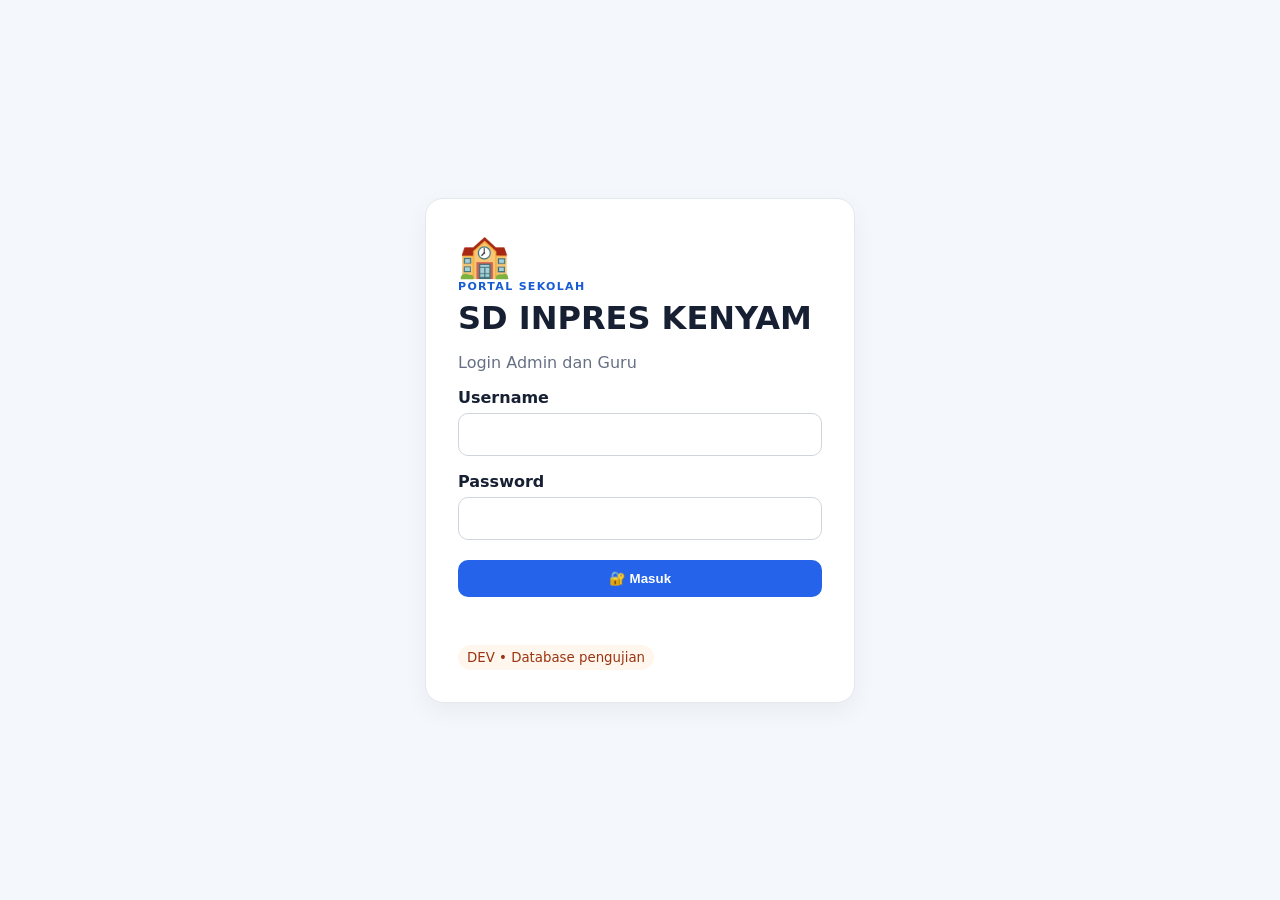
==== commit dd0f561f: "Fix GitHub frontend API integration" ====
--- a/index.html
+++ b/index.html
@@ -1,11919 +1,61 @@
-<!DOCTYPE html>
-<html>
-
+<!doctype html>
+<html lang="id">
 <head>
-
-  <base target="_top">
-
-  <meta
-    name="viewport"
-    content="width=device-width, initial-scale=1"
-  >
-
-  <style>
-
-    * {
-      box-sizing: border-box;
-    }
-
-    body {
-
-      margin: 0;
-
-      font-family:
-        Arial,
-        sans-serif;
-
-      background:
-        #f3f6fb;
-
-      color:
-        #1f2937;
-
-    }
-
-
-    /* =====================================================
-       LOGIN
-       ===================================================== */
-
-    #loginPage {
-
-      min-height: 100vh;
-
-      display: flex;
-
-      justify-content: center;
-
-      align-items: center;
-
-      padding: 20px;
-
-    }
-
-
-    .login-card {
-
-      width: 100%;
-
-      max-width: 430px;
-
-      background: white;
-
-      padding: 32px;
-
-      border-radius: 20px;
-
-      box-shadow:
-        0 10px 35px
-        rgba(0,0,0,.10);
-
-    }
-
-
-    .logo {
-
-      width: 80px;
-
-      height: 80px;
-
-      margin:
-        0 auto 15px;
-
-      border-radius: 50%;
-
-      background:
-        #2638b8;
-
-      display: flex;
-
-      align-items: center;
-
-      justify-content: center;
-
-      font-size: 38px;
-
-    }
-
-
-    .login-title {
-
-      text-align: center;
-
-      font-size: 25px;
-
-      font-weight: bold;
-
-      margin-bottom: 5px;
-
-    }
-
-
-    .login-subtitle {
-
-      text-align: center;
-
-      color:
-        #6b7280;
-
-      margin-bottom: 28px;
-
-    }
-
-
-    label {
-
-      display: block;
-
-      margin-bottom: 7px;
-
-      font-weight: bold;
-
-      font-size: 14px;
-
-    }
-
-
-    input,
-    select {
-
-      width: 100%;
-
-      padding: 13px;
-
-      border:
-        1px solid #d1d5db;
-
-      border-radius: 10px;
-
-      font-size: 15px;
-
-      margin-bottom: 17px;
-
-      outline: none;
-
-      background: white;
-
-    }
-
-
-    input:focus,
-    select:focus {
-
-      border-color:
-        #2563eb;
-
-    }
-
-
-    button {
-
-      border: none;
-
-      cursor: pointer;
-
-      border-radius: 10px;
-
-      font-weight: bold;
-
-    }
-
-
-    button:disabled {
-
-      opacity: .6;
-
-      cursor: wait;
-
-    }
-
-
-    .login-button {
-
-      width: 100%;
-
-      padding: 14px;
-
-      background:
-        #2563eb;
-
-      color: white;
-
-      font-size: 15px;
-
-    }
-
-
-    #loginMessage {
-
-      margin-top: 15px;
-
-      padding: 12px;
-
-      border-radius: 10px;
-
-      display: none;
-
-      font-size: 14px;
-
-      text-align: center;
-
-    }
-
-
-    .success {
-
-      display: block !important;
-
-      background:
-        #dcfce7;
-
-      color:
-        #166534;
-
-    }
-
-
-    .error {
-
-      display: block !important;
-
-      background:
-        #fee2e2;
-
-      color:
-        #991b1b;
-
-    }
-
-
-    .info {
-
-      display: block !important;
-
-      background:
-        #dbeafe;
-
-      color:
-        #1e40af;
-
-    }
-
-
-    /* =====================================================
-       DASHBOARD
-       ===================================================== */
-
-    #dashboardPage {
-
-      display: none;
-
-      min-height: 100vh;
-
-    }
-
-
-    .topbar {
-
-      background: white;
-
-      padding:
-        18px 25px;
-
-      display: flex;
-
-      justify-content:
-        space-between;
-
-      align-items: center;
-
-      box-shadow:
-        0 2px 10px
-        rgba(0,0,0,.06);
-
-      position: sticky;
-
-      top: 0;
-
-      z-index: 10;
-
-    }
-
-
-    .school-name {
-
-      font-size: 20px;
-
-      font-weight: bold;
-
-    }
-
-
-    .admin-name {
-
-      color:
-        #6b7280;
-
-      font-size: 13px;
-
-      margin-top: 3px;
-
-    }
-
-
-    .logout-button {
-
-      padding:
-        10px 15px;
-
-      background:
-        #ef4444;
-
-      color: white;
-
-    }
-
-
-    .dashboard-container {
-
-      padding: 25px;
-
-      max-width: 1200px;
-
-      margin: auto;
-
-    }
-
-
-    .welcome {
-
-      margin-bottom: 25px;
-
-    }
-
-
-    .welcome h1 {
-
-      margin:
-        0 0 7px;
-
-      font-size: 28px;
-
-    }
-
-
-    .welcome p {
-
-      margin: 0;
-
-      color:
-        #6b7280;
-
-    }
-
-
-    /* =====================================================
-       STATISTIK
-       ===================================================== */
-
-    .stats {
-
-      display: grid;
-
-      grid-template-columns:
-        repeat(
-          auto-fit,
-          minmax(180px, 1fr)
-        );
-
-      gap: 15px;
-
-      margin-bottom: 30px;
-
-    }
-
-
-    .stat-card {
-
-      background: white;
-
-      border-radius: 15px;
-
-      padding: 20px;
-
-      box-shadow:
-        0 5px 18px
-        rgba(0,0,0,.06);
-
-    }
-
-
-    .stat-icon {
-
-      font-size: 28px;
-
-      margin-bottom: 10px;
-
-    }
-
-
-    .stat-title {
-
-      color:
-        #6b7280;
-
-      font-size: 13px;
-
-    }
-
-
-    .stat-number {
-
-      font-size: 28px;
-
-      font-weight: bold;
-
-      margin-top: 5px;
-
-    }
-
-
-    /* =====================================================
-       MENU
-       ===================================================== */
-
-    .section-title {
-
-      font-size: 20px;
-
-      font-weight: bold;
-
-      margin-bottom: 15px;
-
-    }
-
-
-    .menu-grid {
-
-      display: grid;
-
-      grid-template-columns:
-        repeat(
-          auto-fit,
-          minmax(220px, 1fr)
-        );
-
-      gap: 15px;
-
-    }
-
-
-    .menu-card {
-
-      background: white;
-
-      border-radius: 15px;
-
-      padding: 22px;
-
-      box-shadow:
-        0 5px 18px
-        rgba(0,0,0,.06);
-
-      cursor: pointer;
-
-      transition: .2s;
-
-    }
-
-
-    .menu-card:hover {
-
-      transform:
-        translateY(-2px);
-
-      box-shadow:
-        0 8px 22px
-        rgba(0,0,0,.10);
-
-    }
-
-
-    .menu-icon {
-
-      font-size: 32px;
-
-      margin-bottom: 12px;
-
-    }
-
-
-    .menu-title {
-
-      font-weight: bold;
-
-      font-size: 16px;
-
-      margin-bottom: 5px;
-
-    }
-
-
-    .menu-description {
-
-      color:
-        #6b7280;
-
-      font-size: 13px;
-
-      line-height: 1.4;
-
-    }
-
-
-    /* =====================================================
-       HALAMAN DATA
-       ===================================================== */
-
-    #guruPage,
-    #siswaPage,
-    #kelasPage,
-    #mapelPage,
-    #jadwalPage,
-    #absensiGuruPage,
-    #absensiSiswaPage {
-
-      display: none;
-
-      min-height: 100vh;
-
-    }
-
-
-    .page-container {
-
-      padding: 20px;
-
-      max-width: 1200px;
-
-      margin: auto;
-
-    }
-
-
-    .page-header {
-
-      display: flex;
-
-      justify-content:
-        space-between;
-
-      align-items: center;
-
-      gap: 15px;
-
-      margin-bottom: 20px;
-
-    }
-
-
-    .page-title {
-
-      font-size: 25px;
-
-      font-weight: bold;
-
-    }
-
-
-    .back-button {
-
-      padding:
-        10px 15px;
-
-      background:
-        #6b7280;
-
-      color: white;
-
-      margin-right: 5px;
-
-    }
-
-
-    .add-button {
-
-      padding:
-        11px 16px;
-
-      background:
-        #16a34a;
-
-      color: white;
-
-    }
-
-
-    .search-box {
-
-      background: white;
-
-      padding: 15px;
-
-      border-radius: 14px;
-
-      margin-bottom: 15px;
-
-      box-shadow:
-        0 4px 15px
-        rgba(0,0,0,.05);
-
-    }
-
-
-    .search-box input {
-
-      margin: 0;
-
-    }
-
-
-    .table-card {
-
-      background: white;
-
-      border-radius: 14px;
-
-      overflow-x: auto;
-
-      box-shadow:
-        0 4px 15px
-        rgba(0,0,0,.05);
-
-    }
-
-
-    table {
-
-      width: 100%;
-
-      border-collapse:
-        collapse;
-
-      min-width: 800px;
-
-    }
-
-
-    th {
-
-      background:
-        #f8fafc;
-
-      text-align: left;
-
-      padding: 13px;
-
-      font-size: 13px;
-
-      white-space: nowrap;
-
-    }
-
-
-    td {
-
-      padding: 13px;
-
-      border-top:
-        1px solid #e5e7eb;
-
-      font-size: 13px;
-
-      white-space: nowrap;
-
-    }
-
-
-    .badge {
-
-      display: inline-block;
-
-      padding:
-        5px 9px;
-
-      border-radius: 20px;
-
-      font-size: 11px;
-
-      font-weight: bold;
-
-    }
-
-
-    .badge-aktif {
-
-      background:
-        #dcfce7;
-
-      color:
-        #166534;
-
-    }
-
-
-    .badge-nonaktif {
-
-      background:
-        #fee2e2;
-
-      color:
-        #991b1b;
-
-    }
-
-
-    .action-button {
-
-      padding:
-        7px 9px;
-
-      margin-right: 4px;
-
-      color: white;
-
-      font-size: 12px;
-
-    }
-
-
-    .edit-button {
-
-      background:
-        #2563eb;
-
-    }
-
-
-    .delete-button {
-
-      background:
-        #dc2626;
-
-    }
-
-
-    /* =====================================================
-       MODAL
-       ===================================================== */
-
-    .modal {
-
-      display: none;
-
-      position: fixed;
-
-      inset: 0;
-
-      background:
-        rgba(0,0,0,.45);
-
-      z-index: 100;
-
-      align-items: center;
-
-      justify-content: center;
-
-      padding: 20px;
-
-    }
-
-
-    .modal-content {
-
-      width: 100%;
-
-      max-width: 500px;
-
-      max-height: 90vh;
-
-      overflow-y: auto;
-
-      background: white;
-
-      border-radius: 18px;
-
-      padding: 24px;
-
-    }
-
-
-    .modal-title {
-
-      font-size: 21px;
-
-      font-weight: bold;
-
-      margin-bottom: 20px;
-
-    }
-
-
-    .form-buttons {
-
-      display: flex;
-
-      gap: 10px;
-
-      margin-top: 10px;
-
-    }
-
-
-    .save-button {
-
-      flex: 1;
-
-      padding: 13px;
-
-      background:
-        #2563eb;
-
-      color: white;
-
-    }
-
-
-    .cancel-button {
-
-      flex: 1;
-
-      padding: 13px;
-
-      background:
-        #6b7280;
-
-      color: white;
-
-    }
-
-
-    #guruMessage,
-    #siswaMessage,
-    #kelasMessage,
-    #mapelMessage,
-    #jadwalMessage,
-    #absensiGuruMessage,
-    #absensiSiswaMessage {
-
-      margin-top: 10px;
-
-      padding: 10px;
-
-      border-radius: 9px;
-
-      display: none;
-
-      font-size: 13px;
-
-    }
-
-
-    .status-hadir {
-      background: #dcfce7;
-      color: #166534;
-    }
-
-    .status-izin {
-      background: #fef3c7;
-      color: #92400e;
-    }
-
-    .status-sakit {
-      background: #dbeafe;
-      color: #1e40af;
-    }
-
-    .status-alpa {
-      background: #fee2e2;
-      color: #991b1b;
-    }
-
-
-    /* =====================================================
-       MOBILE
-       ===================================================== */
-
-    @media (max-width: 600px) {
-
-      .topbar {
-
-        padding: 15px;
-
-      }
-
-      .school-name {
-
-        font-size: 16px;
-
-      }
-
-      .dashboard-container {
-
-        padding: 15px;
-
-      }
-
-      .welcome h1 {
-
-        font-size: 23px;
-
-      }
-
-      .login-card {
-
-        padding: 25px;
-
-      }
-
-      .page-header {
-
-        align-items: flex-start;
-
-        flex-direction: column;
-
-      }
-
-    }
-
-  
-/* =====================================================
-   HALAMAN AKUN / IMPORT / PENGATURAN
-   ===================================================== */
-
-#akunPage,
-#importPage,
-#pengaturanPage {
-  display: none;
-  min-height: 100vh;
-}
-
-.portal-card {
-  background: white;
-  border-radius: 15px;
-  padding: 22px;
-  box-shadow: 0 5px 18px rgba(0,0,0,.06);
-  margin-bottom: 18px;
-}
-
-.portal-note {
-  background: #eff6ff;
-  color: #1e40af;
-  padding: 12px 14px;
-  border-radius: 10px;
-  font-size: 13px;
-  line-height: 1.5;
-  margin-bottom: 18px;
-}
-
-.portal-message {
-  margin-top: 12px;
-  padding: 11px;
-  border-radius: 9px;
-  display: none;
-  font-size: 13px;
-}
-
-.portal-grid {
-  display: grid;
-  grid-template-columns: repeat(auto-fit, minmax(210px, 1fr));
-  gap: 15px;
-}
-
-.portal-import-options {
-  display: grid;
-  grid-template-columns: repeat(auto-fit, minmax(170px, 1fr));
-  gap: 10px;
-  margin-bottom: 18px;
-}
-
-.portal-import-button {
-  padding: 12px;
-  background: #f8fafc;
-  border: 1px solid #d1d5db;
-  color: #1f2937;
-}
-
-.portal-import-button.active {
-  background: #dbeafe;
-  border-color: #2563eb;
-  color: #1e40af;
-}
-
-.portal-file-box {
-  border: 2px dashed #cbd5e1;
-  border-radius: 12px;
-  padding: 20px;
-  text-align: center;
-  margin-bottom: 15px;
-}
-
-.portal-file-box input[type="file"] {
-  margin: 10px auto 0;
-  display: block;
-}
-
-.portal-table-wrap {
-  overflow-x: auto;
-  margin-top: 15px;
-}
-
-.portal-table {
-  width: 100%;
-  border-collapse: collapse;
-  min-width: 650px;
-}
-
-.portal-table th,
-.portal-table td {
-  padding: 10px;
-  border: 1px solid #e5e7eb;
-  text-align: left;
-  font-size: 12px;
-}
-
-.portal-table th {
-  background: #f8fafc;
-}
-
-.danger-note {
-  background: #fff7ed;
-  color: #9a3412;
-  padding: 11px;
-  border-radius: 9px;
-  font-size: 12px;
-  margin-top: 12px;
-}
-
-  </style>
-
+<meta charset="utf-8">
+<meta name="viewport" content="width=device-width,initial-scale=1">
+<title>Portal SD Inpres Kenyam</title>
+<link rel="stylesheet" href="style.css">
 </head>
-
-
 <body>
-
-
-<!-- =====================================================
-     LOGIN
-     ===================================================== -->
-
-<div id="loginPage">
-
+<div id="toast" class="toast"></div>
+<div id="loginPage" class="login-page">
   <div class="login-card">
-
-    <div class="logo">
-      🏫
-    </div>
-
-    <div class="login-title">
-      Admin Portal
-    </div>
-
-    <div class="login-subtitle">
-      SD Inpres Kenyam
-    </div>
-
-
-    <label>
-      Username
-    </label>
-
-    <input
-      id="username"
-      type="text"
-      placeholder="Masukkan username"
-      autocomplete="username"
-    >
-
-
-    <label>
-      Password
-    </label>
-
-    <input
-      id="password"
-      type="password"
-      placeholder="Masukkan password"
-      autocomplete="current-password"
-    >
-
-
-    <button
-      id="loginButton"
-      class="login-button"
-      onclick="login()"
-    >
-      🔐 Masuk
-    </button>
-
-
-    <div id="loginMessage"></div>
-
-  </div>
-
-</div>
-
-
-
-<!-- =====================================================
-     DASHBOARD
-     ===================================================== -->
-
-<div id="dashboardPage">
-
-
-  <div class="topbar">
-
-    <div>
-
-      <div class="school-name">
-        🏫 SD INPRES KENYAM
-      </div>
-
-      <div class="admin-name">
-        Admin Portal:
-        <span id="adminUsername">-</span>
-      </div>
-
-    </div>
-
-
-    <button
-      class="logout-button"
-      onclick="logout()"
-    >
-      Keluar
-    </button>
-
-  </div>
-
-
-  <div class="dashboard-container">
-
-
-    <div class="welcome">
-
-      <h1>
-        Dashboard Admin Portal
-      </h1>
-
-      <p>
-        Kelola data sekolah, guru, siswa,
-        kelas, jadwal, dan sistem absensi.
-      </p>
-
-    </div>
-
-
-    <!-- STATISTIK -->
-
-    <div class="stats">
-
-
-      <div class="stat-card">
-
-        <div class="stat-icon">
-          👨‍🏫
-        </div>
-
-        <div class="stat-title">
-          Guru
-        </div>
-
-        <div
-          id="jumlahGuru"
-          class="stat-number"
-        >
-          ...
-        </div>
-
-      </div>
-
-
-      <div class="stat-card">
-
-        <div class="stat-icon">
-          👨‍🎓
-        </div>
-
-        <div class="stat-title">
-          Siswa
-        </div>
-
-        <div
-          id="jumlahSiswa"
-          class="stat-number"
-        >
-          ...
-        </div>
-
-      </div>
-
-
-      <div class="stat-card">
-
-        <div class="stat-icon">
-          🏫
-        </div>
-
-        <div class="stat-title">
-          Kelas
-        </div>
-
-        <div
-          id="jumlahKelas"
-          class="stat-number"
-        >
-          ...
-        </div>
-
-      </div>
-
-
-      <div class="stat-card">
-
-        <div class="stat-icon">
-          📚
-        </div>
-
-        <div class="stat-title">
-          Mata Pelajaran
-        </div>
-
-        <div
-          id="jumlahMapel"
-          class="stat-number"
-        >
-          ...
-        </div>
-
-      </div>
-
-
-    </div>
-
-
-    <!-- DATA SEKOLAH -->
-
-    <div class="section-title">
-      📊 Data Sekolah
-    </div>
-
-
-    <div class="menu-grid">
-
-
-      <!-- DATA GURU -->
-
-      <div
-        class="menu-card"
-        onclick="bukaGuru()"
-      >
-
-        <div class="menu-icon">
-          👨‍🏫
-        </div>
-
-        <div class="menu-title">
-          Data Guru
-        </div>
-
-        <div class="menu-description">
-          Tambah, edit, hapus, dan kelola
-          data guru.
-        </div>
-
-      </div>
-
-
-      <!-- DATA SISWA -->
-
-      <div
-        class="menu-card"
-        onclick="bukaSiswa()"
-      >
-
-        <div class="menu-icon">
-          👨‍🎓
-        </div>
-
-        <div class="menu-title">
-          Data Siswa
-        </div>
-
-        <div class="menu-description">
-          Tambah, edit, hapus, cari, dan kelola
-          seluruh data siswa sekolah.
-        </div>
-
-      </div>
-
-
-      <!-- KELAS -->
-
-      <div
-        class="menu-card"
-        onclick="bukaKelas()"
-      >
-
-        <div class="menu-icon">
-          🏫
-        </div>
-
-        <div class="menu-title">
-          Data Kelas
-        </div>
-
-        <div class="menu-description">
-          Tambah, edit, hapus, dan kelola
-          kelas serta wali kelas.
-        </div>
-
-      </div>
-
-
-      <!-- MAPEL -->
-
-      <div
-        class="menu-card"
-        onclick="bukaMapel()"
-      >
-
-        <div class="menu-icon">
-          📚
-        </div>
-
-        <div class="menu-title">
-          Mata Pelajaran
-        </div>
-
-        <div class="menu-description">
-          Kelola daftar mata pelajaran.
-        </div>
-
-      </div>
-
-
-      <!-- JADWAL -->
-
-      <div
-        class="menu-card"
-        onclick="bukaJadwal()"
-      >
-
-        <div class="menu-icon">
-          🕐
-        </div>
-
-        <div class="menu-title">
-          Jadwal
-        </div>
-
-        <div class="menu-description">
-          Kelola jadwal pelajaran setiap kelas.
-        </div>
-
-      </div>
-
-
-    </div>
-
-
-    <br>
-
-
-    <!-- ABSENSI -->
-
-    <div class="section-title">
-      📝 Absensi
-    </div>
-
-
-    <div class="menu-grid">
-
-
-      <div
-        class="menu-card"
-        onclick="bukaAbsensiGuru()"
-      >
-
-        <div class="menu-icon">
-          👨‍🏫
-        </div>
-
-        <div class="menu-title">
-          Absensi Guru
-        </div>
-
-        <div class="menu-description">
-          Lihat dan kelola data kehadiran guru.
-        </div>
-
-      </div>
-
-
-      <div
-        class="menu-card"
-        onclick="bukaAbsensiSiswa()"
-      >
-
-        <div class="menu-icon">
-          👨‍🎓
-        </div>
-
-        <div class="menu-title">
-          Absensi Siswa
-        </div>
-
-        <div class="menu-description">
-          Lihat dan kelola data kehadiran siswa.
-        </div>
-
-      </div>
-
-
-    </div>
-
-
-    <br>
-
-
-    <!-- MANAJEMEN -->
-
-    <div class="section-title">
-      ⚙️ Manajemen Portal
-    </div>
-
-
-    <div class="menu-grid">
-
-
-      <div
-        class="menu-card"
-        onclick="bukaAkun()"
-      >
-
-        <div class="menu-icon">
-          👤
-        </div>
-
-        <div class="menu-title">
-          Akun
-        </div>
-
-        <div class="menu-description">
-          Kelola akun Admin Portal dan akun guru.
-        </div>
-
-      </div>
-
-
-      <div
-        class="menu-card"
-        onclick="bukaImportData()"
-      >
-
-        <div class="menu-icon">
-          📥
-        </div>
-
-        <div class="menu-title">
-          Import Data
-        </div>
-
-        <div class="menu-description">
-          Tambahkan data sekolah tanpa
-          mengubah kode.
-        </div>
-
-      </div>
-
-
-      <div
-        class="menu-card"
-        onclick="bukaPengaturan()"
-      >
-
-        <div class="menu-icon">
-          ⚙️
-        </div>
-
-        <div class="menu-title">
-          Pengaturan
-        </div>
-
-        <div class="menu-description">
-          Pengaturan dasar Portal SD Inpres Kenyam.
-        </div>
-
-      </div>
-
-
-    </div>
-
-
-  </div>
-
-</div>
-
-
-
-
-<!-- =====================================================
-     HALAMAN AKUN ADMIN
-     ===================================================== -->
-
-<div id="akunPage">
-
-  <div class="topbar">
-    <div>
-      <div class="school-name">👤 AKUN ADMIN PORTAL</div>
-      <div class="admin-name">Kelola akun Admin yang sedang aktif</div>
-    </div>
-
-    <button class="logout-button" onclick="logout()">
-      Keluar
-    </button>
-  </div>
-
-  <div class="page-container">
-
-    <div class="page-header">
-      <div class="page-title">Akun Admin</div>
-
-      <button
-        class="back-button"
-        onclick="kembaliDashboardDariPortal('akunPage')"
-      >
-        ← Dashboard
-      </button>
-    </div>
-
-    <div class="portal-card">
-
-      <div class="portal-note">
-        🔐 Password tidak pernah ditampilkan. Kosongkan password baru
-        jika hanya ingin mengganti username.
-      </div>
-
-      <label>Username</label>
-      <input
-        id="akunUsername"
-        type="text"
-        placeholder="Username Admin"
-        autocomplete="username"
-      >
-
-      <label>Password Baru</label>
-      <input
-        id="akunPassword"
-        type="password"
-        placeholder="Kosongkan jika tidak ingin mengubah password"
-        autocomplete="new-password"
-      >
-
-      <label>Konfirmasi Password Baru</label>
-      <input
-        id="akunPasswordKonfirmasi"
-        type="password"
-        placeholder="Ulangi password baru"
-        autocomplete="new-password"
-      >
-
-      <div id="akunMessage" class="portal-message"></div>
-
-      <div class="form-buttons">
-        <button
-          class="cancel-button"
-          onclick="kembaliDashboardDariPortal('akunPage')"
-        >
-          Batal
-        </button>
-
-        <button
-          class="save-button"
-          id="simpanAkunButton"
-          onclick="simpanAkun()"
-        >
-          Simpan Perubahan
-        </button>
-      </div>
-
-    </div>
-
-  </div>
-
-</div>
-
-
-<!-- =====================================================
-     HALAMAN IMPORT DATA
-     ===================================================== -->
-
-<div id="importPage">
-
-  <div class="topbar">
-    <div>
-      <div class="school-name">📥 IMPORT DATA</div>
-      <div class="admin-name">Import data sekolah dari CSV</div>
-    </div>
-
-    <button class="logout-button" onclick="logout()">
-      Keluar
-    </button>
-  </div>
-
-  <div class="page-container">
-
-    <div class="page-header">
-      <div class="page-title">Import Data</div>
-
-      <button
-        class="back-button"
-        onclick="kembaliDashboardDariPortal('importPage')"
-      >
-        ← Dashboard
-      </button>
-    </div>
-
-    <div class="portal-card">
-
-      <div class="portal-note">
-        📌 Pilih jenis data terlebih dahulu. File CSV harus mengikuti
-        urutan kolom pada Sheet tujuan. Baris pertama/header tidak perlu
-        dimasukkan karena sistem langsung menggunakan data mulai baris kedua.
-      </div>
-
-      <label>Jenis Data</label>
-
-      <div class="portal-import-options">
-
-        <button
-          type="button"
-          class="portal-import-button active"
-          id="importJenisGuru"
-          onclick="pilihJenisImport('GURU')"
-        >
-          👨‍🏫 Guru
-        </button>
-
-        <button
-          type="button"
-          class="portal-import-button"
-          id="importJenisSiswa"
-          onclick="pilihJenisImport('SISWA')"
-        >
-          👨‍🎓 Siswa
-        </button>
-
-        <button
-          type="button"
-          class="portal-import-button"
-          id="importJenisKelas"
-          onclick="pilihJenisImport('KELAS')"
-        >
-          🏫 Kelas
-        </button>
-
-        <button
-          type="button"
-          class="portal-import-button"
-          id="importJenisMapel"
-          onclick="pilihJenisImport('MAPEL')"
-        >
-          📚 Mapel
-        </button>
-
-        <button
-          type="button"
-          class="portal-import-button"
-          id="importJenisJadwal"
-          onclick="pilihJenisImport('JADWAL')"
-        >
-          🕐 Jadwal
-        </button>
-
-      </div>
-
-      <div style="display:flex;gap:8px;flex-wrap:wrap;margin-bottom:10px">
-        <button type="button" class="back-button" onclick="downloadTemplateImport()">
-          📄 Download Template CSV
-        </button>
-      </div>
-
-      <div class="portal-file-box">
-
-        <div>
-          📄 Pilih file CSV
-        </div>
-
-        <input
-          id="importFile"
-          type="file"
-          accept=".csv,text/csv"
-          onchange="bacaFileImport(this)"
-        >
-
-        <div
-          id="importNamaFile"
-          style="margin-top:8px;color:#6b7280;font-size:12px"
-        >
-          Belum ada file dipilih.
-        </div>
-
-      </div>
-
-      <div id="importPreview"></div>
-
-      <div class="danger-note">
-        ⚠️ Import akan menambahkan baris baru ke Sheet. Data lama tidak
-        dihapus. Untuk sementara kita sengaja membatasi import ke CSV
-        agar data Excel tidak masuk setengah-setengah.
-      </div>
-
-      <div id="importMessage" class="portal-message"></div>
-
-      <div class="form-buttons">
-
-        <button
-          class="cancel-button"
-          onclick="kembaliDashboardDariPortal('importPage')"
-        >
-          Batal
-        </button>
-
-        <button
-          class="save-button"
-          id="importButton"
-          onclick="jalankanImportData()"
-        >
-          📥 Import Data
-        </button>
-
-      </div>
-
-    </div>
-
-  </div>
-
-</div>
-
-
-<!-- =====================================================
-     HALAMAN PENGATURAN
-     ===================================================== -->
-
-<div id="pengaturanPage">
-
-  <div class="topbar">
-    <div>
-      <div class="school-name">⚙️ PENGATURAN PORTAL</div>
-      <div class="admin-name">Pengaturan dasar sistem sekolah</div>
-    </div>
-
-    <button class="logout-button" onclick="logout()">
-      Keluar
-    </button>
-  </div>
-
-  <div class="page-container">
-
-    <div class="page-header">
-      <div class="page-title">Pengaturan</div>
-
-      <button
-        class="back-button"
-        onclick="kembaliDashboardDariPortal('pengaturanPage')"
-      >
-        ← Dashboard
-      </button>
-    </div>
-
-    <div class="portal-card">
-
-      <div class="portal-grid">
-
-        <div>
-          <label>Nama Sekolah</label>
-          <input
-            id="pengaturanNamaSekolah"
-            type="text"
-            placeholder="Nama sekolah"
-          >
-        </div>
-
-        <div>
-          <label>Tahun Ajaran</label>
-          <input
-            id="pengaturanTahunAjaran"
-            type="text"
-            placeholder="Contoh: 2026/2027"
-          >
-        </div>
-
-        <div>
-          <label>Semester</label>
-          <select id="pengaturanSemester">
-            <option value="">Pilih semester</option>
-            <option value="GANJIL">GANJIL</option>
-            <option value="GENAP">GENAP</option>
-          </select>
-        </div>
-
-        <div>
-          <label>Jam Masuk</label>
-          <input
-            id="pengaturanJamMasuk"
-            type="time"
-          >
-        </div>
-
-        <div>
-          <label>Batas Absensi</label>
-          <input
-            id="pengaturanBatasAbsensi"
-            type="time"
-          >
-        </div>
-
-      </div>
-
-      <div id="pengaturanMessage" class="portal-message"></div>
-
-      <div class="form-buttons">
-
-        <button
-          class="cancel-button"
-          onclick="kembaliDashboardDariPortal('pengaturanPage')"
-        >
-          Batal
-        </button>
-
-        <button
-          class="save-button"
-          id="simpanPengaturanButton"
-          onclick="simpanPengaturan()"
-        >
-          Simpan Pengaturan
-        </button>
-
-      </div>
-
-    </div>
-
-  </div>
-
-</div>
-
-
-<!-- =====================================================
-     HALAMAN DATA GURU
-     ===================================================== -->
-
-<div id="guruPage">
-
-
-  <div class="topbar">
-
-    <div>
-
-      <div class="school-name">
-        👨‍🏫 DATA GURU
-      </div>
-
-      <div class="admin-name">
-        SD Inpres Kenyam
-      </div>
-
-    </div>
-
-
-    <button
-      class="logout-button"
-      onclick="logout()"
-    >
-      Keluar
-    </button>
-
-  </div>
-
-
-  <div class="page-container">
-
-
-    <div class="page-header">
-
-      <div class="page-title">
-        Data Guru
-      </div>
-
-
-      <div>
-
-        <button
-          class="back-button"
-          onclick="kembaliDashboard()"
-        >
-          ← Dashboard
-        </button>
-
-
-        <button
-          class="add-button"
-          onclick="bukaFormGuru()"
-        >
-          ＋ Tambah Guru
-        </button>
-
-      </div>
-
-    </div>
-
-
-    <div class="search-box">
-
-      <input
-        id="cariGuru"
-        type="text"
-        placeholder="🔎 Cari nama, username, ID, atau kelas wali..."
-        oninput="filterGuru()"
-      >
-
-    </div>
-
-
-    <div class="table-card">
-
-      <table>
-
-        <thead>
-
-          <tr>
-
-            <th>ID</th>
-
-            <th>Nama Guru</th>
-
-            <th>Username</th>
-
-            <th>Role</th>
-
-            <th>Kelas Wali</th>
-
-            <th>Status</th>
-
-            <th>Aksi</th>
-
-          </tr>
-
-        </thead>
-
-
-        <tbody id="tabelGuru">
-
-          <tr>
-
-            <td
-              colspan="7"
-              style="text-align:center;padding:30px"
-            >
-              Memuat data guru...
-            </td>
-
-          </tr>
-
-        </tbody>
-
-      </table>
-
-    </div>
-
-
-  </div>
-
-</div>
-
-
-
-<!-- =====================================================
-     HALAMAN DATA SISWA
-     ===================================================== -->
-
-<div id="siswaPage">
-
-
-  <div class="topbar">
-
-    <div>
-
-      <div class="school-name">
-        👨‍🎓 DATA SISWA
-      </div>
-
-      <div class="admin-name">
-        SD Inpres Kenyam
-      </div>
-
-    </div>
-
-
-    <button
-      class="logout-button"
-      onclick="logout()"
-    >
-      Keluar
-    </button>
-
-  </div>
-
-
-  <div class="page-container">
-
-
-    <div class="page-header">
-
-      <div class="page-title">
-        Data Siswa
-      </div>
-
-
-      <div>
-
-        <button
-          class="back-button"
-          onclick="kembaliDashboardDariSiswa()"
-        >
-          ← Dashboard
-        </button>
-
-
-        <button
-          class="add-button"
-          onclick="bukaFormSiswa()"
-        >
-          ＋ Tambah Siswa
-        </button>
-
-      </div>
-
-    </div>
-
-
-    <div class="search-box">
-
-      <input
-        id="cariSiswa"
-        type="text"
-        placeholder="🔎 Cari nama, NIS, NISN, ID, atau kelas..."
-        oninput="filterSiswa()"
-      >
-
-    </div>
-
-
-    <div class="table-card">
-
-      <table>
-
-        <thead>
-
-          <tr>
-
-            <th>ID</th>
-
-            <th>NIS</th>
-
-            <th>NISN</th>
-
-            <th>Nama Siswa</th>
-
-            <th>JK</th>
-
-            <th>Kelas</th>
-
-            <th>Status</th>
-
-            <th>Aksi</th>
-
-          </tr>
-
-        </thead>
-
-
-        <tbody id="tabelSiswa">
-
-          <tr>
-
-            <td
-              colspan="8"
-              style="text-align:center;padding:30px"
-            >
-              Memuat data siswa...
-            </td>
-
-          </tr>
-
-        </tbody>
-
-      </table>
-
-    </div>
-
-
-  </div>
-
-</div>
-
-
-
-<!-- =====================================================
-     HALAMAN DATA KELAS
-     ===================================================== -->
-
-<div id="kelasPage">
-
-
-  <div class="topbar">
-
-    <div>
-
-      <div class="school-name">
-        🏫 DATA KELAS
-      </div>
-
-      <div class="admin-name">
-        SD Inpres Kenyam
-      </div>
-
-    </div>
-
-
-    <button
-      class="logout-button"
-      onclick="logout()"
-    >
-      Keluar
-    </button>
-
-  </div>
-
-
-  <div class="page-container">
-
-
-    <div class="page-header">
-
-      <div class="page-title">
-        Data Kelas
-      </div>
-
-
-      <div>
-
-        <button
-          class="back-button"
-          onclick="kembaliDashboardDariKelas()"
-        >
-          ← Dashboard
-        </button>
-
-
-        <button
-          class="add-button"
-          onclick="bukaFormKelas()"
-        >
-          ＋ Tambah Kelas
-        </button>
-
-      </div>
-
-    </div>
-
-
-    <div class="search-box">
-
-      <input
-        id="cariKelas"
-        type="text"
-        placeholder="🔎 Cari ID, nama kelas, wali kelas, atau status..."
-        oninput="filterKelas()"
-      >
-
-    </div>
-
-
-    <div class="table-card">
-
-      <table>
-
-        <thead>
-
-          <tr>
-
-            <th>ID Kelas</th>
-
-            <th>Nama Kelas</th>
-
-            <th>Wali Kelas</th>
-
-            <th>Status</th>
-
-            <th>Aksi</th>
-
-          </tr>
-
-        </thead>
-
-
-        <tbody id="tabelKelas">
-
-          <tr>
-
-            <td
-              colspan="5"
-              style="text-align:center;padding:30px"
-            >
-              Memuat data kelas...
-            </td>
-
-          </tr>
-
-        </tbody>
-
-      </table>
-
-    </div>
-
-
-  </div>
-
-</div>
-
-
-
-<!-- =====================================================
-     HALAMAN MATA PELAJARAN
-     ===================================================== -->
-
-<div
-  id="mapelPage"
->
-
-
-  <div class="topbar">
-
-    <div>
-
-      <div class="school-name">
-        📚 DATA MATA PELAJARAN
-      </div>
-
-      <div class="admin-name">
-        SD Inpres Kenyam
-      </div>
-
-    </div>
-
-
-    <button
-      class="logout-button"
-      onclick="logout()"
-    >
-      Keluar
-    </button>
-
-  </div>
-
-
-  <div class="page-container">
-
-
-    <div class="page-header">
-
-      <div class="page-title">
-        Data Mata Pelajaran
-      </div>
-
-
-      <div>
-
-        <button
-          class="back-button"
-          onclick="kembaliDashboardDariMapel()"
-        >
-          ← Dashboard
-        </button>
-
-
-        <button
-          class="add-button"
-          onclick="bukaFormMapel()"
-        >
-          ＋ Tambah Mata Pelajaran
-        </button>
-
-      </div>
-
-    </div>
-
-
-    <div class="search-box">
-
-      <input
-        id="cariMapel"
-        type="text"
-        placeholder="🔎 Cari ID, nama mata pelajaran, atau status..."
-        oninput="filterMapel()"
-      >
-
-    </div>
-
-
-    <div class="table-card">
-
-      <table>
-
-        <thead>
-
-          <tr>
-
-            <th>ID Mapel</th>
-
-            <th>Nama Mata Pelajaran</th>
-
-            <th>Status</th>
-
-            <th>Aksi</th>
-
-          </tr>
-
-        </thead>
-
-
-        <tbody id="tabelMapel">
-
-          <tr>
-
-            <td
-              colspan="4"
-              style="text-align:center;padding:30px"
-            >
-              Memuat data mata pelajaran...
-            </td>
-
-          </tr>
-
-        </tbody>
-
-      </table>
-
-    </div>
-
-
-  </div>
-
-</div>
-
-
-
-<!-- =====================================================
-     HALAMAN JADWAL
-     ===================================================== -->
-
-<div
-  id="jadwalPage"
->
-
-
-  <div class="topbar">
-
-    <div>
-
-      <div class="school-name">
-        🕐 DATA JADWAL
-      </div>
-
-      <div class="admin-name">
-        SD Inpres Kenyam
-      </div>
-
-    </div>
-
-
-    <button
-      class="logout-button"
-      onclick="logout()"
-    >
-      Keluar
-    </button>
-
-  </div>
-
-
-  <div class="page-container">
-
-
-    <div class="page-header">
-
-      <div class="page-title">
-        Data Jadwal
-      </div>
-
-
-      <div>
-
-        <button
-          class="back-button"
-          onclick="kembaliDashboardDariJadwal()"
-        >
-          ← Dashboard
-        </button>
-
-
-        <button
-          class="add-button"
-          onclick="bukaFormJadwal()"
-        >
-          ＋ Tambah Jadwal
-        </button>
-
-      </div>
-
-    </div>
-
-
-    <div class="search-box">
-
-      <input
-        id="cariJadwal"
-        type="text"
-        placeholder="🔎 Cari hari, guru, kelas, mata pelajaran, atau jam..."
-        oninput="filterJadwal()"
-      >
-
-    </div>
-
-
-    <div class="table-card">
-
-      <table>
-
-        <thead>
-
-          <tr>
-
-            <th>ID Jadwal</th>
-
-            <th>Hari</th>
-
-            <th>Jam Pelajaran</th>
-
-            <th>Guru</th>
-
-            <th>Kelas</th>
-
-            <th>Mata Pelajaran</th>
-
-            <th>Aksi</th>
-
-          </tr>
-
-        </thead>
-
-
-        <tbody id="tabelJadwal">
-
-          <tr>
-
-            <td
-              colspan="7"
-              style="text-align:center;padding:30px"
-            >
-              Memuat data jadwal...
-            </td>
-
-          </tr>
-
-        </tbody>
-
-      </table>
-
-    </div>
-
-
-  </div>
-
-</div>
-
-
-<!-- =====================================================
-     HALAMAN ABSENSI GURU
-     ===================================================== -->
-
-<div id="absensiGuruPage">
-
-  <div class="topbar">
-
-    <div>
-      <div class="school-name">
-        📝 ABSENSI GURU
-      </div>
-
-      <div class="admin-name">
-        SD Inpres Kenyam
-      </div>
-    </div>
-
-    <button
-      class="logout-button"
-      onclick="logout()"
-    >
-      Keluar
-    </button>
-
-  </div>
-
-
-  <div class="page-container">
-
-    <div class="page-header">
-
-      <div class="page-title">
-        Absensi Guru
-      </div>
-
-      <div>
-
-        <button
-          class="back-button"
-          onclick="kembaliDashboardDariAbsensiGuru()"
-        >
-          ← Dashboard
-        </button>
-
-        <button
-          class="add-button"
-          onclick="bukaFormAbsensiGuru()"
-        >
-          ＋ Tambah Absensi
-        </button>
-
-      </div>
-
-    </div>
-
-
-    <!-- FILTER -->
-
-    <div class="search-box">
-
-      <input
-        id="cariAbsensiGuru"
-        type="text"
-        placeholder="🔎 Cari tanggal, nama guru, status, jam..."
-        oninput="filterAbsensiGuru()"
-      >
-
-    </div>
-
-
-    <!-- TABEL -->
-
-    <div class="table-card">
-
-      <table>
-
-        <thead>
-
-          <tr>
-
-            <th>ID</th>
-
-            <th>Tanggal</th>
-
-            <th>Jam</th>
-
-            <th>Guru</th>
-
-            <th>Jam Pelajaran</th>
-
-            <th>Status</th>
-
-            <th>Keterangan</th>
-
-            <th>Aksi</th>
-
-          </tr>
-
-        </thead>
-
-
-        <tbody id="tabelAbsensiGuru">
-
-          <tr>
-
-            <td
-              colspan="8"
-              style="
-                text-align:center;
-                padding:30px
-              "
-            >
-              Memuat data absensi guru...
-            </td>
-
-          </tr>
-
-        </tbody>
-
-      </table>
-
-    </div>
-
-  </div>
-
-</div>
-
-
-<!-- =====================================================
-     MODAL FORM ABSENSI GURU
-     ===================================================== -->
-
-<div
-  id="absensiGuruModal"
-  class="modal"
->
-
-  <div class="modal-content">
-
-    <div
-      id="absensiGuruModalTitle"
-      class="modal-title"
-    >
-      Tambah Absensi Guru
-    </div>
-
-
-    <input
-      id="absensiGuruId"
-      type="hidden"
-    >
-
-
-    <label>
-      Tanggal
-    </label>
-
-    <input
-      id="absensiGuruTanggal"
-      type="date"
-    >
-
-
-    <label>
-      Guru
-    </label>
-
-    <select id="absensiGuruGuru">
-
-      <option value="">
-        Pilih guru
-      </option>
-
-    </select>
-
-
-    <label>
-      Jam Absen
-    </label>
-
-    <input
-      id="absensiGuruJam"
-      type="time"
-    >
-
-
-    <label>
-      Jam Pelajaran
-    </label>
-
-    <input
-      id="absensiGuruJamPelajaran"
-      type="text"
-      placeholder="Contoh: 07:00 - 08:00"
-    >
-
-
-    <label>
-      Jadwal
-    </label>
-
-    <select id="absensiGuruJadwal">
-
-      <option value="">
-        Tidak menggunakan jadwal
-      </option>
-
-    </select>
-
-
-    <label>
-      Status Kehadiran
-    </label>
-
-    <select id="absensiGuruStatus">
-
-      <option value="HADIR">
-        HADIR
-      </option>
-
-      <option value="IZIN">
-        IZIN
-      </option>
-
-      <option value="SAKIT">
-        SAKIT
-      </option>
-
-      <option value="ALPA">
-        ALPA
-      </option>
-
-    </select>
-
-
-    <label>
-      Keterangan
-    </label>
-
-    <input
-      id="absensiGuruKeterangan"
-      type="text"
-      placeholder="Keterangan (opsional)"
-    >
-
-
-    <div id="absensiGuruMessage"></div>
-
-
-    <div class="form-buttons">
-
-      <button
-        class="cancel-button"
-        onclick="tutupFormAbsensiGuru()"
-      >
-        Batal
-      </button>
-
-
-      <button
-        class="save-button"
-        id="simpanAbsensiGuruButton"
-        onclick="simpanAbsensiGuru()"
-      >
-        Simpan Absensi
-      </button>
-
-    </div>
-
-  </div>
-
-</div>
-<!-- =====================================================
-     HALAMAN ABSENSI SISWA
-     ===================================================== -->
-
-<div id="absensiSiswaPage">
-
-  <div class="topbar">
-    <div>
-      <div class="school-name">
-        📝 ABSENSI SISWA
-      </div>
-      <div class="admin-name">
-        SD Inpres Kenyam
-      </div>
-    </div>
-
-    <button
-      class="logout-button"
-      onclick="logout()"
-    >
-      Keluar
-    </button>
-  </div>
-
-  <div class="page-container">
-
-    <div class="page-header">
-      <div class="page-title">
-        Absensi Siswa
-      </div>
-
-      <div>
-        <button
-          class="back-button"
-          onclick="kembaliDashboardDariAbsensiSiswa()"
-        >
-          ← Dashboard
-        </button>
-
-        <button
-          class="add-button"
-          onclick="bukaFormAbsensiSiswa()"
-        >
-          ＋ Tambah Absensi
-        </button>
-      </div>
-    </div>
-
-    <div class="search-box">
-      <input
-        id="cariAbsensiSiswa"
-        type="text"
-        placeholder="🔎 Cari tanggal, siswa, guru, kelas, status..."
-        oninput="filterAbsensiSiswa()"
-      >
-    </div>
-
-    <div class="table-card">
-      <table>
-        <thead>
-          <tr>
-            <th>ID</th>
-            <th>Tanggal</th>
-            <th>Jam</th>
-            <th>Siswa</th>
-            <th>Guru</th>
-            <th>Kelas</th>
-            <th>Jam Pelajaran</th>
-            <th>Status</th>
-            <th>Keterangan</th>
-            <th>Aksi</th>
-          </tr>
-        </thead>
-        <tbody id="tabelAbsensiSiswa">
-          <tr>
-            <td colspan="10" style="text-align:center;padding:30px">
-              Memuat data absensi siswa...
-            </td>
-          </tr>
-        </tbody>
-      </table>
-    </div>
-
+    <div class="logo">🏫</div><div class="eyebrow">PORTAL SEKOLAH</div>
+    <h1>SD INPRES KENYAM</h1><p class="muted">Login Admin dan Guru</p>
+    <form id="loginForm">
+      <label>Username<input id="username" required autocomplete="username"></label>
+      <label>Password<input id="password" type="password" required autocomplete="current-password"></label>
+      <button id="loginBtn" class="primary">🔐 Masuk</button>
+    </form>
+    <div id="loginMessage" class="message"></div><small>DEV • Database pengujian</small>
   </div>
 </div>
 
+<div id="portalPage" class="hidden">
+<header class="topbar"><div><div class="eyebrow">SD INPRES KENYAM</div><h2 id="title">Portal</h2><p id="who" class="muted"></p></div><button id="logout" class="danger">Keluar</button></header>
 
-<!-- =====================================================
-     MODAL FORM ABSENSI SISWA
-     ===================================================== -->
+<nav id="adminNav" class="nav hidden">
+<button data-page="dashboard">📊 Dashboard</button><button data-page="guru">👨‍🏫 Guru</button><button data-page="siswa">👨‍🎓 Siswa</button>
+<button data-page="kelas">🏫 Kelas</button><button data-page="mapel">📚 Mapel</button><button data-page="jadwal">🗓️ Jadwal</button>
+<button data-page="absensiGuru">🕘 Absensi Guru</button><button data-page="absensiSiswa">📝 Absensi Siswa</button>
+</nav>
 
-<div id="absensiSiswaModal" class="modal">
+<main id="adminMain" class="container hidden">
+<section id="page-dashboard" class="page"><div class="stats">
+<div><b>👨‍🏫</b><span>Guru</span><strong id="nGuru">-</strong></div><div><b>👨‍🎓</b><span>Siswa</span><strong id="nSiswa">-</strong></div>
+<div><b>🏫</b><span>Kelas</span><strong id="nKelas">-</strong></div><div><b>📚</b><span>Mapel</span><strong id="nMapel">-</strong></div></div>
+<div class="panel"><h3>Dashboard Admin</h3><p>Semua data diambil dari Spreadsheet DEV melalui API Apps Script.</p><button id="refreshStats" class="ghost">↻ Refresh</button></div></section>
 
-  <div class="modal-content">
+<section id="page-guru" class="page hidden"><div class="panel"><div class="panel-head"><h3>Data Guru</h3><button class="primary small" data-add="guru">＋ Tambah Guru</button></div><div id="guruTable"></div></div></section>
+<section id="page-siswa" class="page hidden"><div class="panel"><div class="panel-head"><h3>Data Siswa</h3><button class="primary small" data-add="siswa">＋ Tambah Siswa</button></div><div id="siswaTable"></div></div></section>
+<section id="page-kelas" class="page hidden"><div class="panel"><div class="panel-head"><h3>Data Kelas</h3><button class="primary small" data-add="kelas">＋ Tambah Kelas</button></div><div id="kelasTable"></div></div></section>
+<section id="page-mapel" class="page hidden"><div class="panel"><div class="panel-head"><h3>Data Mata Pelajaran</h3><button class="primary small" data-add="mapel">＋ Tambah Mapel</button></div><div id="mapelTable"></div></div></section>
+<section id="page-jadwal" class="page hidden"><div class="panel"><div class="panel-head"><h3>Data Jadwal</h3><button class="primary small" data-add="jadwal">＋ Tambah Jadwal</button></div><div id="jadwalTable"></div></div></section>
+<section id="page-absensiGuru" class="page hidden"><div class="panel"><div class="panel-head"><h3>Absensi Guru</h3><button class="ghost" data-refresh="absensiGuru">↻ Refresh</button></div><div id="absensiGuruTable"></div></div></section>
+<section id="page-absensiSiswa" class="page hidden"><div class="panel"><div class="panel-head"><h3>Absensi Siswa</h3><button class="ghost" data-refresh="absensiSiswa">↻ Refresh</button></div><div id="absensiSiswaTable"></div></div></section>
+</main>
 
-    <div id="absensiSiswaModalTitle" class="modal-title">
-      Tambah Absensi Siswa
-    </div>
+<main id="guruMain" class="container hidden">
+<section id="guruMapelPage" class="page"><div class="stats three"><div><b>📅</b><span>Hari</span><strong id="gHari">-</strong></div><div><b>🗓️</b><span>Jadwal</span><strong id="gJadwal">0</strong></div><div><b>🏫</b><span>Kelas</span><strong id="gKelas">0</strong></div></div>
+<div class="panel"><div class="panel-head"><h3>Jadwal Mengajar</h3><button id="refreshGuru" class="ghost">↻ Refresh</button></div><div id="scheduleCards" class="cards"></div></div>
+<div id="guruAttendance" class="panel hidden"><div class="panel-head"><div><h3 id="gaTitle">Absensi</h3><p id="gaInfo" class="muted"></p></div><button id="closeGa" class="ghost">Tutup</button></div><div id="gaStudents" class="students"></div></div></section>
 
-    <input id="absensiSiswaId" type="hidden">
-
-    <label>Tanggal</label>
-    <input id="absensiSiswaTanggal" type="date">
-
-    <label>Jam Absen</label>
-    <input id="absensiSiswaJam" type="time">
-
-    <label>Siswa</label>
-    <select id="absensiSiswaSiswa">
-      <option value="">Pilih siswa</option>
-    </select>
-
-    <label>Guru</label>
-    <select id="absensiSiswaGuru">
-      <option value="">Pilih guru</option>
-    </select>
-
-    <label>Kelas</label>
-    <select id="absensiSiswaKelas">
-      <option value="">Pilih kelas</option>
-    </select>
-
-    <label>Jam Pelajaran</label>
-    <input
-      id="absensiSiswaJamPelajaran"
-      type="text"
-      placeholder="Contoh: 1 atau 1-2"
-    >
-
-    <label>Jadwal</label>
-    <select id="absensiSiswaJadwal">
-      <option value="">Tidak menggunakan jadwal</option>
-    </select>
-
-    <label>Status Kehadiran</label>
-    <select id="absensiSiswaStatus">
-      <option value="HADIR">HADIR</option>
-      <option value="IZIN">IZIN</option>
-      <option value="SAKIT">SAKIT</option>
-      <option value="ALPA">ALPA</option>
-    </select>
-
-    <label>Keterangan</label>
-    <input
-      id="absensiSiswaKeterangan"
-      type="text"
-      placeholder="Keterangan (opsional)"
-    >
-
-    <div id="absensiSiswaMessage"></div>
-
-    <div class="form-buttons">
-      <button
-        class="cancel-button"
-        onclick="tutupFormAbsensiSiswa()"
-      >
-        Batal
-      </button>
-
-      <button
-        class="save-button"
-        id="simpanAbsensiSiswaButton"
-        onclick="simpanAbsensiSiswa()"
-      >
-        Simpan Absensi
-      </button>
-    </div>
-
-  </div>
+<section id="waliPage" class="page hidden"><div class="stats four"><div><b>👨‍🎓</b><span>Siswa</span><strong id="wSiswa">0</strong></div><div><b>✅</b><span>Hadir</span><strong id="wHadir">0</strong></div><div><b>🩺</b><span>Sakit</span><strong id="wSakit">0</strong></div><div><b>📝</b><span>Izin/Alpa</span><strong id="wLain">0</strong></div></div>
+<div class="panel"><div class="panel-head"><div><h3 id="wTitle">Wali Kelas</h3><p id="wDate" class="muted"></p></div><button id="refreshWali" class="ghost">↻ Refresh</button></div><div id="wStudents" class="students"></div></div></section>
+</main>
 </div>
 
-
-<!-- =====================================================
-     MODAL FORM GURU
-     ===================================================== -->
-
-<div
-  id="guruModal"
-  class="modal"
->
-
-  <div class="modal-content">
-
-
-    <div
-      id="guruModalTitle"
-      class="modal-title"
-    >
-      Tambah Guru
-    </div>
-
-
-    <input
-      id="guruId"
-      type="hidden"
-    >
-
-
-    <label>
-      Nama Guru
-    </label>
-
-    <input
-      id="guruNama"
-      type="text"
-      placeholder="Nama lengkap guru"
-    >
-
-
-    <label>
-      Username
-    </label>
-
-    <input
-      id="guruUsername"
-      type="text"
-      placeholder="Username login guru"
-    >
-
-
-    <label>
-      Password
-    </label>
-
-    <input
-      id="guruPassword"
-      type="password"
-      placeholder="Password guru"
-    >
-
-
-    <small
-      id="passwordInfo"
-      style="
-        display:block;
-        margin-top:-10px;
-        margin-bottom:15px;
-        color:#6b7280;
-      "
-    >
-      Saat edit, kosongkan jika password
-      tidak ingin diubah.
-    </small>
-
-
-    <label>
-      Role
-    </label>
-
-    <select id="guruRole">
-
-      <option value="GURU">
-        GURU
-      </option>
-
-      <option value="GURU_MAPEL">
-        GURU_MAPEL
-      </option>
-
-      <option value="WALI_KELAS">
-        WALI_KELAS
-      </option>
-
-    </select>
-
-
-    <label>
-      Kelas Wali
-    </label>
-
-    <select id="guruKelasWali">
-
-      <option value="">
-        Tidak menjadi wali kelas
-      </option>
-
-    </select>
-
-
-    <label>
-      Status
-    </label>
-
-    <select id="guruStatus">
-
-      <option value="AKTIF">
-        AKTIF
-      </option>
-
-      <option value="NONAKTIF">
-        NONAKTIF
-      </option>
-
-    </select>
-
-
-    <div id="guruMessage"></div>
-
-
-    <div class="form-buttons">
-
-      <button
-        class="cancel-button"
-        onclick="tutupFormGuru()"
-      >
-        Batal
-      </button>
-
-
-      <button
-        class="save-button"
-        id="simpanGuruButton"
-        onclick="simpanGuru()"
-      >
-        Simpan Guru
-      </button>
-
-    </div>
-
-
-  </div>
-
-</div>
-
-
-
-<!-- =====================================================
-     MODAL FORM SISWA
-     ===================================================== -->
-
-<div
-  id="siswaModal"
-  class="modal"
->
-
-  <div class="modal-content">
-
-
-    <div
-      id="siswaModalTitle"
-      class="modal-title"
-    >
-      Tambah Siswa
-    </div>
-
-
-    <input
-      id="siswaId"
-      type="hidden"
-    >
-
-
-    <label>
-      NIS
-    </label>
-
-    <input
-      id="siswaNis"
-      type="text"
-      placeholder="Nomor Induk Siswa"
-    >
-
-
-    <label>
-      NISN
-    </label>
-
-    <input
-      id="siswaNisn"
-      type="text"
-      placeholder="Nomor Induk Siswa Nasional"
-    >
-
-
-    <label>
-      Nama Siswa
-    </label>
-
-    <input
-      id="siswaNama"
-      type="text"
-      placeholder="Nama lengkap siswa"
-    >
-
-
-    <label>
-      Jenis Kelamin
-    </label>
-
-    <select id="siswaJk">
-
-      <option value="">
-        Pilih jenis kelamin
-      </option>
-
-      <option value="L">
-        L - Laki-laki
-      </option>
-
-      <option value="P">
-        P - Perempuan
-      </option>
-
-    </select>
-
-
-    <label>
-      Kelas
-    </label>
-
-    <select id="siswaKelas">
-
-      <option value="">
-        Pilih kelas
-      </option>
-
-    </select>
-
-
-    <label>
-      Tempat Tanggal Lahir
-    </label>
-
-    <input
-      id="siswaTempatTanggalLahir"
-      type="text"
-      placeholder="Contoh: Kenyam, 12 Januari 2015"
-    >
-
-
-    <label>
-      Agama
-    </label>
-
-    <select id="siswaAgama">
-
-      <option value="">
-        Pilih agama
-      </option>
-
-      <option value="ISLAM">
-        Islam
-      </option>
-
-      <option value="KRISTEN">
-        Kristen
-      </option>
-
-      <option value="KATOLIK">
-        Katolik
-      </option>
-
-      <option value="HINDU">
-        Hindu
-      </option>
-
-      <option value="BUDDHA">
-        Buddha
-      </option>
-
-      <option value="KONGHUCU">
-        Konghucu
-      </option>
-
-    </select>
-
-
-    <label>
-      Nama Orang Tua
-    </label>
-
-    <input
-      id="siswaNamaOrangTua"
-      type="text"
-      placeholder="Nama orang tua/wali"
-    >
-
-
-    <label>
-      Status
-    </label>
-
-    <select id="siswaStatus">
-
-      <option value="AKTIF">
-        AKTIF
-      </option>
-
-      <option value="NONAKTIF">
-        NONAKTIF
-      </option>
-
-    </select>
-
-
-    <div id="siswaMessage"></div>
-
-
-    <div class="form-buttons">
-
-      <button
-        class="cancel-button"
-        onclick="tutupFormSiswa()"
-      >
-        Batal
-      </button>
-
-
-      <button
-        class="save-button"
-        id="simpanSiswaButton"
-        onclick="simpanSiswa()"
-      >
-        Simpan Siswa
-      </button>
-
-    </div>
-
-
-  </div>
-
-</div>
-
-
-
-<!-- =====================================================
-     MODAL FORM KELAS
-     ===================================================== -->
-
-<div
-  id="kelasModal"
-  class="modal"
->
-
-  <div class="modal-content">
-
-
-    <div
-      id="kelasModalTitle"
-      class="modal-title"
-    >
-      Tambah Kelas
-    </div>
-
-
-    <input
-      id="kelasId"
-      type="hidden"
-    >
-
-
-    <label>
-      Nama Kelas
-    </label>
-
-    <input
-      id="kelasNama"
-      type="text"
-      placeholder="Contoh: 7A"
-    >
-
-
-    <label>
-      Wali Kelas
-    </label>
-
-    <select id="kelasWali">
-
-      <option value="">
-        Tidak ada wali kelas
-      </option>
-
-    </select>
-
-
-    <label>
-      Status
-    </label>
-
-    <select id="kelasStatus">
-
-      <option value="AKTIF">
-        AKTIF
-      </option>
-
-      <option value="NONAKTIF">
-        NONAKTIF
-      </option>
-
-    </select>
-
-
-    <div id="kelasMessage"></div>
-
-
-    <div class="form-buttons">
-
-      <button
-        class="cancel-button"
-        onclick="tutupFormKelas()"
-      >
-        Batal
-      </button>
-
-
-      <button
-        class="save-button"
-        id="simpanKelasButton"
-        onclick="simpanKelas()"
-      >
-        Simpan Kelas
-      </button>
-
-    </div>
-
-
-  </div>
-
-</div>
-
-
-
-<!-- =====================================================
-     MODAL FORM MATA PELAJARAN
-     ===================================================== -->
-
-<div
-  id="mapelModal"
-  class="modal"
->
-
-  <div class="modal-content">
-
-
-    <div
-      id="mapelModalTitle"
-      class="modal-title"
-    >
-      Tambah Mata Pelajaran
-    </div>
-
-
-    <input
-      id="mapelId"
-      type="hidden"
-    >
-
-
-    <label>
-      Nama Mata Pelajaran
-    </label>
-
-    <input
-      id="mapelNama"
-      type="text"
-      placeholder="Contoh: MATEMATIKA"
-    >
-
-
-    <label>
-      Status
-    </label>
-
-    <select id="mapelStatus">
-
-      <option value="AKTIF">
-        AKTIF
-      </option>
-
-      <option value="NONAKTIF">
-        NONAKTIF
-      </option>
-
-    </select>
-
-
-    <div id="mapelMessage"></div>
-
-
-    <div class="form-buttons">
-
-      <button
-        class="cancel-button"
-        onclick="tutupFormMapel()"
-      >
-        Batal
-      </button>
-
-
-      <button
-        class="save-button"
-        id="simpanMapelButton"
-        onclick="simpanMapel()"
-      >
-        Simpan Mata Pelajaran
-      </button>
-
-    </div>
-
-
-  </div>
-
-</div>
-
-
-
-<!-- =====================================================
-     MODAL FORM JADWAL
-     ===================================================== -->
-
-<div
-  id="jadwalModal"
-  class="modal"
->
-
-  <div class="modal-content">
-
-
-    <div
-      id="jadwalModalTitle"
-      class="modal-title"
-    >
-      Tambah Jadwal
-    </div>
-
-
-    <input
-      id="jadwalId"
-      type="hidden"
-    >
-
-
-    <label>
-      Hari
-    </label>
-
-    <select id="jadwalHari">
-
-      <option value="">
-        Pilih hari
-      </option>
-
-      <option value="SENIN">
-        SENIN
-      </option>
-
-      <option value="SELASA">
-        SELASA
-      </option>
-
-      <option value="RABU">
-        RABU
-      </option>
-
-      <option value="KAMIS">
-        KAMIS
-      </option>
-
-      <option value="JUMAT">
-        JUMAT
-      </option>
-
-      <option value="SABTU">
-        SABTU
-      </option>
-
-    </select>
-
-
-    <label>
-      Jam Pelajaran
-    </label>
-
-    <input
-      id="jadwalJam"
-      type="text"
-      placeholder="Contoh: 1 atau 1-2"
-    >
-
-
-    <label>
-      Guru
-    </label>
-
-    <select id="jadwalGuru">
-
-      <option value="">
-        Pilih guru
-      </option>
-
-    </select>
-
-
-    <label>
-      Kelas
-    </label>
-
-    <select id="jadwalKelas" multiple size="6"
-      style="min-height:150px;">
-
-      <option value="">
-        Pilih satu atau beberapa kelas
-      </option>
-
-    </select>
-
-    <small style="display:block;margin-top:-10px;margin-bottom:15px;color:#6b7280;">
-      Gunakan Ctrl + klik (Windows) untuk memilih lebih dari satu kelas.
-    </small>
-
-
-    <label>
-      Mata Pelajaran
-    </label>
-
-    <select id="jadwalMapel">
-
-      <option value="">
-        Pilih mata pelajaran
-      </option>
-
-    </select>
-
-
-    <div id="jadwalMessage"></div>
-
-
-    <div class="form-buttons">
-
-      <button
-        class="cancel-button"
-        onclick="tutupFormJadwal()"
-      >
-        Batal
-      </button>
-
-
-      <button
-        class="save-button"
-        id="simpanJadwalButton"
-        onclick="simpanJadwal()"
-      >
-        Simpan Jadwal
-      </button>
-
-    </div>
-
-
-  </div>
-
-</div>
-
-
-
-<script>
-
-
-// ========================================================
-// VARIABEL
-// ========================================================
-
-let semuaGuru = [];
-
-let modeGuru = "tambah";
-
-let semuaSiswa = [];
-
-let modeSiswa = "tambah";
-
-let semuaKelas = [];
-
-let modeKelas = "tambah";
-
-let semuaMapel = [];
-
-let modeMapel = "tambah";
-
-let semuaJadwal = [];
-
-let modeJadwal = "tambah";
-
-
-// ========================================================
-// LOGIN
-// ========================================================
-
-// ========================================================
-// LOGIN
-// ========================================================
-
-function login() {
-
-  const username =
-    document
-      .getElementById("username")
-      .value
-      .trim();
-
-  const password =
-    document
-      .getElementById("password")
-      .value;
-
-  const button =
-    document
-      .getElementById("loginButton");
-
-  const message =
-    document
-      .getElementById("loginMessage");
-
-  message.className = "";
-  message.innerText = "";
-
-  if (!username) {
-    message.className = "error";
-    message.innerText = "Username wajib diisi.";
-    return;
-  }
-
-  if (!password) {
-    message.className = "error";
-    message.innerText = "Password wajib diisi.";
-    return;
-  }
-
-  button.disabled = true;
-  button.innerText = "⏳ Memeriksa...";
-  message.className = "info";
-  message.innerText = "Sedang memeriksa akun...";
-
-  /*
-   * Login sekarang mencoba akun guru terlebih dahulu.
-   * Admin tetap menggunakan loginAdmin() sebagai fallback.
-   */
-
-  google.script.run
-    .withSuccessHandler(function(guru) {
-
-      if (guru && guru.success) {
-
-        sessionStorage.setItem(
-          "idGuru",
-          guru.idGuru || ""
-        );
-
-        sessionStorage.setItem(
-          "namaGuru",
-          guru.namaGuru || ""
-        );
-
-        sessionStorage.setItem(
-          "roleGuru",
-          guru.role || ""
-        );
-
-        sessionStorage.setItem(
-          "kelasWali",
-          guru.kelasWali || ""
-        );
-
-        if (
-          String(guru.role || "")
-            .trim()
-            .toUpperCase() === "WALI_KELAS"
-        ) {
-
-          message.className = "success";
-          message.innerText =
-            "✓ Login berhasil. Membuka Dashboard Wali Kelas...";
-
-          setTimeout(function() {
-            window.location.href = "Guru.html";
-          }, 250);
-
-          return;
-        }
-
-        /*
-         * Guru biasa / guru mapel sementara tetap
-         * diarahkan ke dashboard guru yang sudah ada.
-         * Kita tidak mengubah dashboard Admin.
-         */
-
-        message.className = "success";
-        message.innerText =
-          "✓ Login guru berhasil. Membuka Dashboard...";
-
-        setTimeout(function() {
-          window.location.href = "Guru.html";
-        }, 250);
-
-        return;
-      }
-
-      /*
-       * Jika bukan akun guru, coba akun Admin.
-       */
-
-      google.script.run
-        .withSuccessHandler(function(result) {
-
-          if (
-            result &&
-            result.success
-          ) {
-
-            message.className = "success";
-            message.innerText =
-              "✓ Login berhasil. Membuka Dashboard...";
-
-            document
-              .getElementById("adminUsername")
-              .innerText =
-              result.username;
-
-            setTimeout(function() {
-
-              document
-                .getElementById("loginPage")
-                .style.display = "none";
-
-              document
-                .getElementById("dashboardPage")
-                .style.display = "block";
-
-              document
-                .getElementById("guruPage")
-                .style.display = "none";
-
-              document
-                .getElementById("siswaPage")
-                .style.display = "none";
-
-              document
-                .getElementById("kelasPage")
-                .style.display = "none";
-
-              document
-                .getElementById("absensiGuruPage")
-                .style.display = "none";
-
-              document
-                .getElementById("absensiSiswaPage")
-                .style.display = "none";
-
-              loadStatistics();
-
-            }, 400);
-
-          } else {
-
-            message.className = "error";
-            message.innerText =
-              result && result.message
-                ? result.message
-                : "Username atau password salah.";
-
-            button.disabled = false;
-            button.innerText = "🔐 Masuk";
-          }
-
-        })
-        .withFailureHandler(function(error) {
-
-          message.className = "error";
-          message.innerText =
-            "Terjadi kesalahan: " +
-            error.message;
-
-          button.disabled = false;
-          button.innerText = "🔐 Masuk";
-
-        })
-        .loginAdmin(
-          username,
-          password
-        );
-
-    })
-    .withFailureHandler(function(error) {
-
-      /*
-       * Jika fungsi loginGuru belum tersedia/bermasalah,
-       * jangan langsung menghilangkan akses Admin.
-       * Coba login Admin.
-       */
-
-      google.script.run
-        .withSuccessHandler(function(result) {
-
-          if (
-            result &&
-            result.success
-          ) {
-
-            message.className = "success";
-            message.innerText =
-              "✓ Login berhasil. Membuka Dashboard...";
-
-            document
-              .getElementById("adminUsername")
-              .innerText =
-              result.username;
-
-            setTimeout(function() {
-
-              document
-                .getElementById("loginPage")
-                .style.display = "none";
-
-              document
-                .getElementById("dashboardPage")
-                .style.display = "block";
-
-              loadStatistics();
-
-            }, 400);
-
-          } else {
-
-            message.className = "error";
-            message.innerText =
-              result && result.message
-                ? result.message
-                : "Username atau password salah.";
-
-            button.disabled = false;
-            button.innerText = "🔐 Masuk";
-          }
-
-        })
-        .withFailureHandler(function(adminError) {
-
-          message.className = "error";
-          message.innerText =
-            "Terjadi kesalahan: " +
-            adminError.message;
-
-          button.disabled = false;
-          button.innerText = "🔐 Masuk";
-
-        })
-        .loginAdmin(
-          username,
-          password
-        );
-
-    })
-    .loginGuru(
-      username,
-      password
-    );
-}
-
-
-// ========================================================
-// STATISTIK
-// ========================================================
-
-function loadStatistics() {
-
-
-  google.script.run
-
-    .withSuccessHandler(
-      function(data) {
-
-        document
-          .getElementById(
-            "jumlahGuru"
-          )
-          .innerText =
-          Array.isArray(data)
-            ? data.length
-            : 0;
-
-      }
-    )
-
-    .withFailureHandler(
-      function() {
-
-        document
-          .getElementById(
-            "jumlahGuru"
-          )
-          .innerText =
-          "-";
-
-      }
-    )
-
-    .getGuru();
-
-
-  google.script.run
-
-    .withSuccessHandler(
-      function(data) {
-
-        document
-          .getElementById(
-            "jumlahSiswa"
-          )
-          .innerText =
-          Array.isArray(data)
-            ? data.length
-            : 0;
-
-      }
-    )
-
-    .withFailureHandler(
-      function() {
-
-        document
-          .getElementById(
-            "jumlahSiswa"
-          )
-          .innerText =
-          "-";
-
-      }
-    )
-
-    .getSiswa();
-
-
-  google.script.run
-
-    .withSuccessHandler(
-      function(data) {
-
-        document
-          .getElementById(
-            "jumlahKelas"
-          )
-          .innerText =
-          Array.isArray(data)
-            ? data.length
-            : 0;
-
-      }
-    )
-
-    .withFailureHandler(
-      function() {
-
-        document
-          .getElementById(
-            "jumlahKelas"
-          )
-          .innerText =
-          "-";
-
-      }
-    )
-
-    .getKelas();
-
-
-  google.script.run
-
-    .withSuccessHandler(
-      function(data) {
-
-        document
-          .getElementById(
-            "jumlahMapel"
-          )
-          .innerText =
-          Array.isArray(data)
-            ? data.length
-            : 0;
-
-      }
-    )
-
-    .withFailureHandler(
-      function() {
-
-        document
-          .getElementById(
-            "jumlahMapel"
-          )
-          .innerText =
-          "-";
-
-      }
-    )
-
-    .getMapel();
-
-}
-
-
-// ========================================================
-// DATA GURU
-// ========================================================
-
-function bukaGuru() {
-
-  document
-    .getElementById("dashboardPage")
-    .style.display =
-    "none";
-
-
-  document
-    .getElementById("siswaPage")
-    .style.display =
-    "none";
-
-
-  document
-    .getElementById("kelasPage")
-    .style.display =
-    "none";
-
-
-  document
-    .getElementById("guruPage")
-    .style.display =
-    "block";
-
-
-  loadGuru();
-
-}
-
-
-function kembaliDashboard() {
-
-  document
-    .getElementById("guruPage")
-    .style.display =
-    "none";
-
-
-  document
-    .getElementById("dashboardPage")
-    .style.display =
-    "block";
-
-
-  loadStatistics();
-
-}
-
-
-function loadGuru() {
-
-  const tbody =
-    document.getElementById(
-      "tabelGuru"
-    );
-
-
-  tbody.innerHTML = `
-
-    <tr>
-
-      <td
-        colspan="7"
-        style="
-          text-align:center;
-          padding:30px
-        "
-      >
-        ⏳ Memuat data guru...
-      </td>
-
-    </tr>
-
-  `;
-
-
-  google.script.run
-
-    .withSuccessHandler(
-      function(data) {
-
-        semuaGuru =
-          Array.isArray(data)
-            ? data
-            : [];
-
-
-        tampilkanGuru(
-          semuaGuru
-        );
-
-      }
-    )
-
-    .withFailureHandler(
-      function(error) {
-
-        tbody.innerHTML = `
-
-          <tr>
-
-            <td
-              colspan="7"
-              style="
-                text-align:center;
-                padding:30px;
-                color:#dc2626
-              "
-            >
-              Gagal mengambil data guru:
-              ${escapeHtml(error.message)}
-            </td>
-
-          </tr>
-
-        `;
-
-      }
-    )
-
-    .adminGetGuru();
-
-}
-
-
-function tampilkanGuru(data) {
-
-  const tbody =
-    document.getElementById(
-      "tabelGuru"
-    );
-
-
-  if (
-    !data ||
-    data.length === 0
-  ) {
-
-    tbody.innerHTML = `
-
-      <tr>
-
-        <td
-          colspan="7"
-          style="
-            text-align:center;
-            padding:35px;
-            color:#6b7280
-          "
-        >
-
-          Belum ada data guru.
-
-          <br><br>
-
-          Silakan klik
-          <b>＋ Tambah Guru</b>
-          untuk menambahkan guru pertama.
-
-        </td>
-
-      </tr>
-
-    `;
-
-    return;
-
-  }
-
-
-  tbody.innerHTML =
-    data
-      .map(function(guru, index) {
-
-        const status =
-          String(
-            guru.status || "AKTIF"
-          ).toUpperCase();
-
-
-        const badge =
-          status === "AKTIF"
-            ? "badge badge-aktif"
-            : "badge badge-nonaktif";
-
-
-        return `
-
-          <tr>
-
-            <td>
-              ${escapeHtml(
-                guru.id_guru
-              )}
-            </td>
-
-            <td>
-              <b>
-                ${escapeHtml(
-                  guru.nama_guru
-                )}
-              </b>
-            </td>
-
-            <td>
-              ${escapeHtml(
-                guru.username
-              )}
-            </td>
-
-            <td>
-              ${escapeHtml(
-                guru.role
-              )}
-            </td>
-
-            <td>
-              ${escapeHtml(
-                guru.kelas_wali || "-"
-              )}
-            </td>
-
-            <td>
-
-              <span class="${badge}">
-                ${escapeHtml(status)}
-              </span>
-
-            </td>
-
-            <td>
-
-              <button
-                class="action-button edit-button"
-                onclick="editGuruByIndex(${index})"
-              >
-                ✏️ Edit
-              </button>
-
-              <button
-                class="action-button delete-button"
-                onclick="hapusGuruByIndex(${index})"
-              >
-                🗑️ Hapus
-              </button>
-
-            </td>
-
-          </tr>
-
-        `;
-
-      })
-      .join("");
-
-}
-
-
-function filterGuru() {
-
-  const keyword =
-    document
-      .getElementById("cariGuru")
-      .value
-      .trim()
-      .toLowerCase();
-
-
-  if (!keyword) {
-
-    tampilkanGuru(
-      semuaGuru
-    );
-
-    return;
-
-  }
-
-
-  const hasil =
-    semuaGuru.filter(
-      function(guru) {
-
-        const gabungan = [
-
-          guru.id_guru,
-
-          guru.nama_guru,
-
-          guru.username,
-
-          guru.role,
-
-          guru.kelas_wali,
-
-          guru.status
-
-        ]
-          .join(" ")
-          .toLowerCase();
-
-
-        return gabungan
-          .includes(keyword);
-
-      }
-    );
-
-
-  tampilkanGuru(
-    hasil
-  );
-
-}
-
-
-function bukaFormGuru() {
-
-  modeGuru =
-    "tambah";
-
-
-  document
-    .getElementById("guruModalTitle")
-    .innerText =
-    "Tambah Guru";
-
-
-  document
-    .getElementById("guruId")
-    .value =
-    "";
-
-
-  document
-    .getElementById("guruNama")
-    .value =
-    "";
-
-
-  document
-    .getElementById("guruUsername")
-    .value =
-    "";
-
-
-  document
-    .getElementById("guruPassword")
-    .value =
-    "";
-
-
-  document
-    .getElementById("guruRole")
-    .value =
-    "GURU";
-
-
-  document
-    .getElementById("guruStatus")
-    .value =
-    "AKTIF";
-
-
-  document
-    .getElementById("passwordInfo")
-    .style
-    .display =
-    "none";
-
-
-  document
-    .getElementById("guruMessage")
-    .style
-    .display =
-    "none";
-
-
-  loadPilihanKelas("");
-
-
-  document
-    .getElementById("guruModal")
-    .style
-    .display =
-    "flex";
-
-}
-
-
-function editGuruByIndex(index) {
-
-  const guru =
-    semuaGuru[index];
-
-
-  if (!guru) {
-
-    return;
-
-  }
-
-
-  editGuru(guru);
-
-}
-
-
-function hapusGuruByIndex(index) {
-
-  const guru =
-    semuaGuru[index];
-
-
-  if (!guru) {
-
-    return;
-
-  }
-
-
-  hapusGuru(
-    guru.id_guru
-  );
-
-}
-
-
-function editGuru(guru) {
-
-  modeGuru =
-    "edit";
-
-
-  document
-    .getElementById("guruModalTitle")
-    .innerText =
-    "Edit Guru";
-
-
-  document
-    .getElementById("guruId")
-    .value =
-    guru.id_guru || "";
-
-
-  document
-    .getElementById("guruNama")
-    .value =
-    guru.nama_guru || "";
-
-
-  document
-    .getElementById("guruUsername")
-    .value =
-    guru.username || "";
-
-
-  document
-    .getElementById("guruPassword")
-    .value =
-    "";
-
-
-  document
-    .getElementById("guruRole")
-    .value =
-    guru.role || "GURU";
-
-
-  document
-    .getElementById("guruStatus")
-    .value =
-    guru.status || "AKTIF";
-
-
-  document
-    .getElementById("passwordInfo")
-    .style
-    .display =
-    "block";
-
-
-  document
-    .getElementById("guruMessage")
-    .style
-    .display =
-    "none";
-
-
-  loadPilihanKelas(
-    guru.kelas_wali || ""
-  );
-
-
-  document
-    .getElementById("guruModal")
-    .style
-    .display =
-    "flex";
-
-}
-
-
-function loadPilihanKelas(
-  nilaiTerpilih
-) {
-
-  const select =
-    document.getElementById(
-      "guruKelasWali"
-    );
-
-
-  select.innerHTML = `
-
-    <option value="">
-      Tidak menjadi wali kelas
-    </option>
-
-  `;
-
-
-  google.script.run
-
-    .withSuccessHandler(
-      function(data) {
-
-        if (
-          !Array.isArray(data)
-        ) {
-
-          return;
-
-        }
-
-
-        data.forEach(
-          function(namaKelas) {
-
-            const option =
-              document.createElement(
-                "option"
-              );
-
-
-            option.value =
-              namaKelas;
-
-            option.textContent =
-              namaKelas;
-
-
-            if (
-              String(namaKelas) ===
-              String(nilaiTerpilih)
-            ) {
-
-              option.selected =
-                true;
-
-            }
-
-
-            select.appendChild(
-              option
-            );
-
-          }
-        );
-
-      }
-    )
-
-    .withFailureHandler(
-      function(error) {
-
-        console.error(error);
-
-      }
-    )
-
-    .adminGetKelasUntukGuru();
-
-}
-
-
-function simpanGuru() {
-
-  const idGuru =
-    document
-      .getElementById("guruId")
-      .value;
-
-
-  const nama =
-    document
-      .getElementById("guruNama")
-      .value
-      .trim();
-
-
-  const username =
-    document
-      .getElementById("guruUsername")
-      .value
-      .trim();
-
-
-  const password =
-    document
-      .getElementById("guruPassword")
-      .value;
-
-
-  const role =
-    document
-      .getElementById("guruRole")
-      .value;
-
-
-  const kelasWali =
-    document
-      .getElementById("guruKelasWali")
-      .value;
-
-
-  const status =
-    document
-      .getElementById("guruStatus")
-      .value;
-
-
-  const button =
-    document
-      .getElementById("simpanGuruButton");
-
-
-  if (!nama) {
-
-    tampilkanPesanGuru(
-      "Nama guru wajib diisi.",
-      "error"
-    );
-
-    return;
-
-  }
-
-
-  if (!username) {
-
-    tampilkanPesanGuru(
-      "Username guru wajib diisi.",
-      "error"
-    );
-
-    return;
-
-  }
-
-
-  if (
-    modeGuru === "tambah" &&
-    !password
-  ) {
-
-    tampilkanPesanGuru(
-      "Password guru wajib diisi.",
-      "error"
-    );
-
-    return;
-
-  }
-
-
-  const data = {
-
-    id_guru:
-      idGuru,
-
-    nama_guru:
-      nama,
-
-    username:
-      username,
-
-    password:
-      password,
-
-    role:
-      role,
-
-    kelas_wali:
-      kelasWali,
-
-    status:
-      status
-
-  };
-
-
-  button.disabled =
-    true;
-
-  button.innerText =
-    "Menyimpan...";
-
-
-  const selesai =
-    function(result) {
-
-      if (
-        result &&
-        result.success
-      ) {
-
-        tampilkanPesanGuru(
-          result.message,
-          "success"
-        );
-
-
-        setTimeout(
-          function() {
-
-            tutupFormGuru();
-
-            loadGuru();
-
-            loadStatistics();
-
-          },
-          500
-        );
-
-
-      } else {
-
-        tampilkanPesanGuru(
-          result &&
-          result.message
-            ? result.message
-            : "Gagal menyimpan data.",
-          "error"
-        );
-
-
-        button.disabled =
-          false;
-
-        button.innerText =
-          "Simpan Guru";
-
-      }
-
-    };
-
-
-  const gagal =
-    function(error) {
-
-      tampilkanPesanGuru(
-        "Terjadi kesalahan: " +
-        error.message,
-        "error"
-      );
-
-
-      button.disabled =
-        false;
-
-      button.innerText =
-        "Simpan Guru";
-
-    };
-
-
-  if (
-    modeGuru === "tambah"
-  ) {
-
-    google.script.run
-      .withSuccessHandler(selesai)
-      .withFailureHandler(gagal)
-      .adminTambahGuru(data);
-
-  } else {
-
-    google.script.run
-      .withSuccessHandler(selesai)
-      .withFailureHandler(gagal)
-      .adminEditGuru(data);
-
-  }
-
-}
-
-
-function hapusGuru(idGuru) {
-
-  const yakin =
-    confirm(
-      "Yakin ingin menghapus guru dengan ID " +
-      idGuru +
-      "?"
-    );
-
-
-  if (!yakin) {
-
-    return;
-
-  }
-
-
-  google.script.run
-
-    .withSuccessHandler(
-      function(result) {
-
-        if (
-          result &&
-          result.success
-        ) {
-
-          alert(
-            result.message
-          );
-
-          loadGuru();
-
-          loadStatistics();
-
-        } else {
-
-          alert(
-            result &&
-            result.message
-              ? result.message
-              : "Gagal menghapus guru."
-          );
-
-        }
-
-      }
-    )
-
-    .withFailureHandler(
-      function(error) {
-
-        alert(
-          "Terjadi kesalahan: " +
-          error.message
-        );
-
-      }
-    )
-
-    .adminHapusGuru(
-      idGuru
-    );
-
-}
-
-
-function tutupFormGuru() {
-
-  document
-    .getElementById("guruModal")
-    .style
-    .display =
-    "none";
-
-
-  document
-    .getElementById(
-      "simpanGuruButton"
-    )
-    .disabled =
-    false;
-
-
-  document
-    .getElementById(
-      "simpanGuruButton"
-    )
-    .innerText =
-    "Simpan Guru";
-
-}
-
-
-function tampilkanPesanGuru(
-  pesan,
-  tipe
-) {
-
-  const element =
-    document.getElementById(
-      "guruMessage"
-    );
-
-
-  element.style.display =
-    "block";
-
-
-  element.className =
-    tipe === "success"
-      ? "success"
-      : "error";
-
-
-  element.innerText =
-    pesan;
-
-}
-
-
-// ========================================================
-// DATA SISWA
-// ========================================================
-
-function bukaSiswa() {
-
-  document
-    .getElementById("dashboardPage")
-    .style.display =
-    "none";
-
-
-  document
-    .getElementById("guruPage")
-    .style.display =
-    "none";
-
-
-  document
-    .getElementById("kelasPage")
-    .style.display =
-    "none";
-
-
-  document
-    .getElementById("siswaPage")
-    .style.display =
-    "block";
-
-
-  loadSiswa();
-
-}
-
-
-function kembaliDashboardDariSiswa() {
-
-  document
-    .getElementById("siswaPage")
-    .style.display =
-    "none";
-
-
-  document
-    .getElementById("dashboardPage")
-    .style.display =
-    "block";
-
-
-  loadStatistics();
-
-}
-
-
-function loadSiswa() {
-
-  const tbody =
-    document.getElementById(
-      "tabelSiswa"
-    );
-
-
-  tbody.innerHTML = `
-
-    <tr>
-
-      <td
-        colspan="8"
-        style="
-          text-align:center;
-          padding:30px
-        "
-      >
-        ⏳ Memuat data siswa...
-      </td>
-
-    </tr>
-
-  `;
-
-
-  google.script.run
-
-    .withSuccessHandler(
-      function(data) {
-
-        semuaSiswa =
-          Array.isArray(data)
-            ? data
-            : [];
-
-
-        tampilkanSiswa(
-          semuaSiswa
-        );
-
-      }
-    )
-
-    .withFailureHandler(
-      function(error) {
-
-        tbody.innerHTML = `
-
-          <tr>
-
-            <td
-              colspan="8"
-              style="
-                text-align:center;
-                padding:30px;
-                color:#dc2626
-              "
-            >
-
-              Gagal mengambil data siswa:
-
-              <br><br>
-
-              ${escapeHtml(
-                error.message
-              )}
-
-            </td>
-
-          </tr>
-
-        `;
-
-      }
-    )
-
-    .adminGetSiswa();
-
-}
-
-
-function tampilkanSiswa(data) {
-
-  const tbody =
-    document.getElementById(
-      "tabelSiswa"
-    );
-
-
-  if (
-    !data ||
-    data.length === 0
-  ) {
-
-    tbody.innerHTML = `
-
-      <tr>
-
-        <td
-          colspan="8"
-          style="
-            text-align:center;
-            padding:35px;
-            color:#6b7280
-          "
-        >
-
-          Belum ada data siswa.
-
-          <br><br>
-
-          Silakan klik
-          <b>＋ Tambah Siswa</b>
-          untuk menambahkan siswa pertama.
-
-        </td>
-
-      </tr>
-
-    `;
-
-    return;
-
-  }
-
-
-  tbody.innerHTML =
-    data
-      .map(function(siswa, index) {
-
-        const status =
-          String(
-            siswa.status || "AKTIF"
-          ).toUpperCase();
-
-
-        const badge =
-          status === "AKTIF"
-            ? "badge badge-aktif"
-            : "badge badge-nonaktif";
-
-
-        return `
-
-          <tr>
-
-            <td>
-              ${escapeHtml(
-                siswa.id_siswa
-              )}
-            </td>
-
-            <td>
-              ${escapeHtml(
-                siswa.nis || "-"
-              )}
-            </td>
-
-            <td>
-              ${escapeHtml(
-                siswa.nisn || "-"
-              )}
-            </td>
-
-            <td>
-              <b>
-                ${escapeHtml(
-                  siswa.nama
-                )}
-              </b>
-            </td>
-
-            <td>
-              ${escapeHtml(
-                siswa.jk || "-"
-              )}
-            </td>
-
-            <td>
-              ${escapeHtml(
-                siswa.kelas || "-"
-              )}
-            </td>
-
-            <td>
-
-              <span
-                class="${badge}"
-              >
-                ${escapeHtml(status)}
-              </span>
-
-            </td>
-
-            <td>
-
-              <button
-                class="action-button edit-button"
-                onclick="editSiswaByIndex(${index})"
-              >
-                ✏️ Edit
-              </button>
-
-              <button
-                class="action-button delete-button"
-                onclick="hapusSiswaByIndex(${index})"
-              >
-                🗑️ Hapus
-              </button>
-
-            </td>
-
-          </tr>
-
-        `;
-
-      })
-      .join("");
-
-}
-
-
-function filterSiswa() {
-
-  const keyword =
-    document
-      .getElementById("cariSiswa")
-      .value
-      .trim()
-      .toLowerCase();
-
-
-  if (!keyword) {
-
-    tampilkanSiswa(
-      semuaSiswa
-    );
-
-    return;
-
-  }
-
-
-  const hasil =
-    semuaSiswa.filter(
-      function(siswa) {
-
-        const gabungan = [
-
-          siswa.id_siswa,
-
-          siswa.nis,
-
-          siswa.nisn,
-
-          siswa.nama,
-
-          siswa.jk,
-
-          siswa.kelas,
-
-          siswa.tempat_tanggal_lahir,
-
-          siswa.agama,
-
-          siswa.nama_orang_tua,
-
-          siswa.status
-
-        ]
-          .join(" ")
-          .toLowerCase();
-
-
-        return gabungan
-          .includes(keyword);
-
-      }
-    );
-
-
-  tampilkanSiswa(
-    hasil
-  );
-
-}
-
-
-function bukaFormSiswa() {
-
-  modeSiswa =
-    "tambah";
-
-
-  document
-    .getElementById("siswaModalTitle")
-    .innerText =
-    "Tambah Siswa";
-
-
-  document
-    .getElementById("siswaId")
-    .value =
-    "";
-
-
-  document
-    .getElementById("siswaNis")
-    .value =
-    "";
-
-
-  document
-    .getElementById("siswaNisn")
-    .value =
-    "";
-
-
-  document
-    .getElementById("siswaNama")
-    .value =
-    "";
-
-
-  document
-    .getElementById("siswaJk")
-    .value =
-    "";
-
-
-  document
-    .getElementById(
-      "siswaTempatTanggalLahir"
-    )
-    .value =
-    "";
-
-
-  document
-    .getElementById("siswaAgama")
-    .value =
-    "";
-
-
-  document
-    .getElementById(
-      "siswaNamaOrangTua"
-    )
-    .value =
-    "";
-
-
-  document
-    .getElementById("siswaStatus")
-    .value =
-    "AKTIF";
-
-
-  document
-    .getElementById("siswaMessage")
-    .style
-    .display =
-    "none";
-
-
-  loadPilihanKelasSiswa("");
-
-
-  document
-    .getElementById("siswaModal")
-    .style
-    .display =
-    "flex";
-
-}
-
-
-function editSiswaByIndex(index) {
-
-  const siswa =
-    semuaSiswa[index];
-
-
-  if (!siswa) {
-
-    return;
-
-  }
-
-
-  editSiswa(siswa);
-
-}
-
-
-function hapusSiswaByIndex(index) {
-
-  const siswa =
-    semuaSiswa[index];
-
-
-  if (!siswa) {
-
-    return;
-
-  }
-
-
-  hapusSiswa(
-    siswa.id_siswa
-  );
-
-}
-
-
-function editSiswa(siswa) {
-
-  modeSiswa =
-    "edit";
-
-
-  document
-    .getElementById("siswaModalTitle")
-    .innerText =
-    "Edit Siswa";
-
-
-  document
-    .getElementById("siswaId")
-    .value =
-    siswa.id_siswa || "";
-
-
-  document
-    .getElementById("siswaNis")
-    .value =
-    siswa.nis || "";
-
-
-  document
-    .getElementById("siswaNisn")
-    .value =
-    siswa.nisn || "";
-
-
-  document
-    .getElementById("siswaNama")
-    .value =
-    siswa.nama || "";
-
-
-  document
-    .getElementById("siswaJk")
-    .value =
-    siswa.jk || "";
-
-
-  document
-    .getElementById(
-      "siswaTempatTanggalLahir"
-    )
-    .value =
-    siswa.tempat_tanggal_lahir || "";
-
-
-  document
-    .getElementById("siswaAgama")
-    .value =
-    siswa.agama || "";
-
-
-  document
-    .getElementById(
-      "siswaNamaOrangTua"
-    )
-    .value =
-    siswa.nama_orang_tua || "";
-
-
-  document
-    .getElementById("siswaStatus")
-    .value =
-    siswa.status || "AKTIF";
-
-
-  document
-    .getElementById("siswaMessage")
-    .style
-    .display =
-    "none";
-
-
-  loadPilihanKelasSiswa(
-    siswa.kelas || ""
-  );
-
-
-  document
-    .getElementById("siswaModal")
-    .style
-    .display =
-    "flex";
-
-}
-
-
-function loadPilihanKelasSiswa(
-  nilaiTerpilih
-) {
-
-  const select =
-    document.getElementById(
-      "siswaKelas"
-    );
-
-
-  select.innerHTML = `
-
-    <option value="">
-      Pilih kelas
-    </option>
-
-  `;
-
-
-  google.script.run
-
-    .withSuccessHandler(
-      function(data) {
-
-        if (
-          !Array.isArray(data)
-        ) {
-
-          return;
-
-        }
-
-
-        data.forEach(
-          function(namaKelas) {
-
-            const option =
-              document.createElement(
-                "option"
-              );
-
-
-            option.value =
-              namaKelas;
-
-            option.textContent =
-              namaKelas;
-
-
-            if (
-              String(namaKelas) ===
-              String(nilaiTerpilih)
-            ) {
-
-              option.selected =
-                true;
-
-            }
-
-
-            select.appendChild(
-              option
-            );
-
-          }
-        );
-
-      }
-    )
-
-    .withFailureHandler(
-      function(error) {
-
-        console.error(error);
-
-      }
-    )
-
-    .adminGetKelasUntukSiswa();
-
-}
-
-
-function simpanSiswa() {
-
-  const idSiswa =
-    document
-      .getElementById("siswaId")
-      .value;
-
-
-  const nis =
-    document
-      .getElementById("siswaNis")
-      .value
-      .trim();
-
-
-  const nisn =
-    document
-      .getElementById("siswaNisn")
-      .value
-      .trim();
-
-
-  const nama =
-    document
-      .getElementById("siswaNama")
-      .value
-      .trim();
-
-
-  const jk =
-    document
-      .getElementById("siswaJk")
-      .value;
-
-
-  const kelas =
-    document
-      .getElementById("siswaKelas")
-      .value;
-
-
-  const tempatTanggalLahir =
-    document
-      .getElementById(
-        "siswaTempatTanggalLahir"
-      )
-      .value
-      .trim();
-
-
-  const agama =
-    document
-      .getElementById("siswaAgama")
-      .value;
-
-
-  const namaOrangTua =
-    document
-      .getElementById(
-        "siswaNamaOrangTua"
-      )
-      .value
-      .trim();
-
-
-  const status =
-    document
-      .getElementById("siswaStatus")
-      .value;
-
-
-  const button =
-    document
-      .getElementById(
-        "simpanSiswaButton"
-      );
-
-
-  if (!nama) {
-
-    tampilkanPesanSiswa(
-      "Nama siswa wajib diisi.",
-      "error"
-    );
-
-    return;
-
-  }
-
-
-  if (!jk) {
-
-    tampilkanPesanSiswa(
-      "Jenis kelamin wajib dipilih.",
-      "error"
-    );
-
-    return;
-
-  }
-
-
-  if (!kelas) {
-
-    tampilkanPesanSiswa(
-      "Kelas wajib dipilih.",
-      "error"
-    );
-
-    return;
-
-  }
-
-
-  const data = {
-
-    id_siswa:
-      idSiswa,
-
-    nis:
-      nis,
-
-    nisn:
-      nisn,
-
-    nama:
-      nama,
-
-    jk:
-      jk,
-
-    kelas:
-      kelas,
-
-    tempat_tanggal_lahir:
-      tempatTanggalLahir,
-
-    agama:
-      agama,
-
-    nama_orang_tua:
-      namaOrangTua,
-
-    status:
-      status
-
-  };
-
-
-  button.disabled =
-    true;
-
-  button.innerText =
-    "Menyimpan...";
-
-
-  const selesai =
-    function(result) {
-
-      if (
-        result &&
-        result.success
-      ) {
-
-        tampilkanPesanSiswa(
-          result.message,
-          "success"
-        );
-
-
-        setTimeout(
-          function() {
-
-            tutupFormSiswa();
-
-            loadSiswa();
-
-            loadStatistics();
-
-          },
-          500
-        );
-
-
-      } else {
-
-        tampilkanPesanSiswa(
-          result &&
-          result.message
-            ? result.message
-            : "Gagal menyimpan data siswa.",
-          "error"
-        );
-
-
-        button.disabled =
-          false;
-
-        button.innerText =
-          "Simpan Siswa";
-
-      }
-
-    };
-
-
-  const gagal =
-    function(error) {
-
-      tampilkanPesanSiswa(
-        "Terjadi kesalahan: " +
-        error.message,
-        "error"
-      );
-
-
-      button.disabled =
-        false;
-
-      button.innerText =
-        "Simpan Siswa";
-
-    };
-
-
-  if (
-    modeSiswa === "tambah"
-  ) {
-
-    google.script.run
-      .withSuccessHandler(selesai)
-      .withFailureHandler(gagal)
-      .adminTambahSiswa(data);
-
-  } else {
-
-    google.script.run
-      .withSuccessHandler(selesai)
-      .withFailureHandler(gagal)
-      .adminEditSiswa(data);
-
-  }
-
-}
-
-
-function hapusSiswa(idSiswa) {
-
-  const yakin =
-    confirm(
-      "Yakin ingin menghapus siswa dengan ID " +
-      idSiswa +
-      "?"
-    );
-
-
-  if (!yakin) {
-
-    return;
-
-  }
-
-
-  google.script.run
-
-    .withSuccessHandler(
-      function(result) {
-
-        if (
-          result &&
-          result.success
-        ) {
-
-          alert(
-            result.message
-          );
-
-          loadSiswa();
-
-          loadStatistics();
-
-        } else {
-
-          alert(
-            result &&
-            result.message
-              ? result.message
-              : "Gagal menghapus siswa."
-          );
-
-        }
-
-      }
-    )
-
-    .withFailureHandler(
-      function(error) {
-
-        alert(
-          "Terjadi kesalahan: " +
-          error.message
-        );
-
-      }
-    )
-
-    .adminHapusSiswa(
-      idSiswa
-    );
-
-}
-
-
-function tutupFormSiswa() {
-
-  document
-    .getElementById("siswaModal")
-    .style
-    .display =
-    "none";
-
-
-  document
-    .getElementById(
-      "simpanSiswaButton"
-    )
-    .disabled =
-    false;
-
-
-  document
-    .getElementById(
-      "simpanSiswaButton"
-    )
-    .innerText =
-    "Simpan Siswa";
-
-}
-
-
-function tampilkanPesanSiswa(
-  pesan,
-  tipe
-) {
-
-  const element =
-    document.getElementById(
-      "siswaMessage"
-    );
-
-
-  element.style.display =
-    "block";
-
-
-  element.className =
-    tipe === "success"
-      ? "success"
-      : "error";
-
-
-  element.innerText =
-    pesan;
-
-}
-
-
-// ========================================================
-// DATA KELAS
-// ========================================================
-
-function bukaKelas() {
-
-  document
-    .getElementById("dashboardPage")
-    .style.display =
-    "none";
-
-
-  document
-    .getElementById("guruPage")
-    .style.display =
-    "none";
-
-
-  document
-    .getElementById("siswaPage")
-    .style.display =
-    "none";
-
-
-  document
-    .getElementById("kelasPage")
-    .style.display =
-    "block";
-
-
-  loadKelas();
-
-}
-
-
-function kembaliDashboardDariKelas() {
-
-  document
-    .getElementById("kelasPage")
-    .style.display =
-    "none";
-
-
-  document
-    .getElementById("dashboardPage")
-    .style.display =
-    "block";
-
-
-  loadStatistics();
-
-}
-
-
-function loadKelas() {
-
-  const tbody =
-    document.getElementById(
-      "tabelKelas"
-    );
-
-
-  tbody.innerHTML = `
-
-    <tr>
-
-      <td
-        colspan="5"
-        style="
-          text-align:center;
-          padding:30px
-        "
-      >
-        ⏳ Memuat data kelas...
-      </td>
-
-    </tr>
-
-  `;
-
-
-  google.script.run
-
-    .withSuccessHandler(
-      function(data) {
-
-        semuaKelas =
-          Array.isArray(data)
-            ? data
-            : [];
-
-
-        tampilkanKelas(
-          semuaKelas
-        );
-
-      }
-    )
-
-    .withFailureHandler(
-      function(error) {
-
-        tbody.innerHTML = `
-
-          <tr>
-
-            <td
-              colspan="5"
-              style="
-                text-align:center;
-                padding:30px;
-                color:#dc2626
-              "
-            >
-
-              Gagal mengambil data kelas:
-
-              <br><br>
-
-              ${escapeHtml(
-                error.message
-              )}
-
-            </td>
-
-          </tr>
-
-        `;
-
-      }
-    )
-
-    .adminGetKelas();
-
-}
-
-
-function tampilkanKelas(data) {
-
-  const tbody =
-    document.getElementById(
-      "tabelKelas"
-    );
-
-
-  if (
-    !data ||
-    data.length === 0
-  ) {
-
-    tbody.innerHTML = `
-
-      <tr>
-
-        <td
-          colspan="5"
-          style="
-            text-align:center;
-            padding:35px;
-            color:#6b7280
-          "
-        >
-
-          Belum ada data kelas.
-
-          <br><br>
-
-          Silakan klik
-          <b>＋ Tambah Kelas</b>
-          untuk menambahkan kelas pertama.
-
-        </td>
-
-      </tr>
-
-    `;
-
-    return;
-
-  }
-
-
-  tbody.innerHTML =
-    data
-      .map(function(kelas, index) {
-
-        const status =
-          String(
-            kelas.status || "AKTIF"
-          ).toUpperCase();
-
-
-        const badge =
-          status === "AKTIF"
-            ? "badge badge-aktif"
-            : "badge badge-nonaktif";
-
-
-        const namaWali =
-          kelas.nama_wali ||
-          kelas.wali_kelas ||
-          kelas.nama_guru ||
-          "-";
-
-
-        return `
-
-          <tr>
-
-            <td>
-              ${escapeHtml(
-                kelas.id_kelas
-              )}
-            </td>
-
-            <td>
-              <b>
-                ${escapeHtml(
-                  kelas.nama_kelas
-                )}
-              </b>
-            </td>
-
-            <td>
-              ${escapeHtml(
-                namaWali
-              )}
-            </td>
-
-            <td>
-
-              <span class="${badge}">
-                ${escapeHtml(status)}
-              </span>
-
-            </td>
-
-            <td>
-
-              <button
-                class="action-button edit-button"
-                onclick="editKelasByIndex(${index})"
-              >
-                ✏️ Edit
-              </button>
-
-              <button
-                class="action-button delete-button"
-                onclick="hapusKelasByIndex(${index})"
-              >
-                🗑️ Hapus
-              </button>
-
-            </td>
-
-          </tr>
-
-        `;
-
-      })
-      .join("");
-
-}
-
-
-function filterKelas() {
-
-  const keyword =
-    document
-      .getElementById("cariKelas")
-      .value
-      .trim()
-      .toLowerCase();
-
-
-  if (!keyword) {
-
-    tampilkanKelas(
-      semuaKelas
-    );
-
-    return;
-
-  }
-
-
-  const hasil =
-    semuaKelas.filter(
-      function(kelas) {
-
-        const gabungan = [
-
-          kelas.id_kelas,
-
-          kelas.nama_kelas,
-
-          kelas.id_wali_kelas,
-
-          kelas.nama_wali,
-
-          kelas.nama_guru,
-
-          kelas.wali_kelas,
-
-          kelas.status
-
-        ]
-          .join(" ")
-          .toLowerCase();
-
-
-        return gabungan
-          .includes(keyword);
-
-      }
-    );
-
-
-  tampilkanKelas(
-    hasil
-  );
-
-}
-
-
-function bukaFormKelas() {
-
-  modeKelas =
-    "tambah";
-
-
-  document
-    .getElementById(
-      "kelasModalTitle"
-    )
-    .innerText =
-    "Tambah Kelas";
-
-
-  document
-    .getElementById(
-      "kelasId"
-    )
-    .value =
-    "";
-
-
-  document
-    .getElementById(
-      "kelasNama"
-    )
-    .value =
-    "";
-
-
-  document
-    .getElementById(
-      "kelasStatus"
-    )
-    .value =
-    "AKTIF";
-
-
-  document
-    .getElementById(
-      "kelasMessage"
-    )
-    .style
-    .display =
-    "none";
-
-
-  loadPilihanWaliKelas("");
-
-
-  document
-    .getElementById(
-      "kelasModal"
-    )
-    .style
-    .display =
-    "flex";
-
-}
-
-
-function editKelasByIndex(index) {
-
-  const kelas =
-    semuaKelas[index];
-
-
-  if (!kelas) {
-
-    return;
-
-  }
-
-
-  editKelas(kelas);
-
-}
-
-
-function hapusKelasByIndex(index) {
-
-  const kelas =
-    semuaKelas[index];
-
-
-  if (!kelas) {
-
-    return;
-
-  }
-
-
-  hapusKelas(
-    kelas.id_kelas
-  );
-
-}
-
-
-function editKelas(kelas) {
-
-  modeKelas =
-    "edit";
-
-
-  document
-    .getElementById(
-      "kelasModalTitle"
-    )
-    .innerText =
-    "Edit Kelas";
-
-
-  document
-    .getElementById(
-      "kelasId"
-    )
-    .value =
-    kelas.id_kelas || "";
-
-
-  document
-    .getElementById(
-      "kelasNama"
-    )
-    .value =
-    kelas.nama_kelas || "";
-
-
-  document
-    .getElementById(
-      "kelasStatus"
-    )
-    .value =
-    kelas.status || "AKTIF";
-
-
-  document
-    .getElementById(
-      "kelasMessage"
-    )
-    .style
-    .display =
-    "none";
-
-
-  loadPilihanWaliKelas(
-    kelas.id_wali_kelas || ""
-  );
-
-
-  document
-    .getElementById(
-      "kelasModal"
-    )
-    .style
-    .display =
-    "flex";
-
-}
-
-
-function loadPilihanWaliKelas(
-  nilaiTerpilih
-) {
-
-  const select =
-    document
-      .getElementById(
-        "kelasWali"
-      );
-
-
-  select.innerHTML = `
-
-    <option value="">
-      Tidak ada wali kelas
-    </option>
-
-  `;
-
-
-  google.script.run
-
-    .withSuccessHandler(
-      function(data) {
-
-        if (
-          !Array.isArray(data)
-        ) {
-
-          return;
-
-        }
-
-
-        data.forEach(
-          function(guru) {
-
-            const option =
-              document
-                .createElement(
-                  "option"
-                );
-
-
-            const idGuru =
-              guru.id_guru || "";
-
-
-            const namaGuru =
-              guru.nama_guru ||
-              guru.nama ||
-              "";
-
-
-            option.value =
-              idGuru;
-
-
-            option.textContent =
-              namaGuru;
-
-
-            if (
-              String(idGuru) ===
-              String(nilaiTerpilih)
-            ) {
-
-              option.selected =
-                true;
-
-            }
-
-
-            select
-              .appendChild(
-                option
-              );
-
-          }
-        );
-
-      }
-    )
-
-    .withFailureHandler(
-      function(error) {
-
-        console.error(error);
-
-      }
-    )
-
-    .adminGetGuru();
-
-}
-
-
-function simpanKelas() {
-
-  const idKelas =
-    document
-      .getElementById(
-        "kelasId"
-      )
-      .value;
-
-
-  const namaKelas =
-    document
-      .getElementById(
-        "kelasNama"
-      )
-      .value
-      .trim();
-
-
-  const idWaliKelas =
-    document
-      .getElementById(
-        "kelasWali"
-      )
-      .value;
-
-
-  const status =
-    document
-      .getElementById(
-        "kelasStatus"
-      )
-      .value;
-
-
-  const button =
-    document
-      .getElementById(
-        "simpanKelasButton"
-      );
-
-
-  if (!namaKelas) {
-
-    tampilkanPesanKelas(
-      "Nama kelas wajib diisi.",
-      "error"
-    );
-
-    return;
-
-  }
-
-
-  const data = {
-
-    id_kelas:
-      idKelas,
-
-    nama_kelas:
-      namaKelas,
-
-    id_wali_kelas:
-      idWaliKelas,
-
-    status:
-      status
-
-  };
-
-
-  button.disabled =
-    true;
-
-  button.innerText =
-    "Menyimpan...";
-
-
-  const selesai =
-    function(result) {
-
-      if (
-        result &&
-        result.success
-      ) {
-
-        tampilkanPesanKelas(
-          result.message,
-          "success"
-        );
-
-
-        setTimeout(
-          function() {
-
-            tutupFormKelas();
-
-            loadKelas();
-
-            loadStatistics();
-
-          },
-          500
-        );
-
-
-      } else {
-
-        tampilkanPesanKelas(
-          result &&
-          result.message
-            ? result.message
-            : "Gagal menyimpan data kelas.",
-          "error"
-        );
-
-
-        button.disabled =
-          false;
-
-        button.innerText =
-          "Simpan Kelas";
-
-      }
-
-    };
-
-
-  const gagal =
-    function(error) {
-
-      tampilkanPesanKelas(
-        "Terjadi kesalahan: " +
-        error.message,
-        "error"
-      );
-
-
-      button.disabled =
-        false;
-
-      button.innerText =
-        "Simpan Kelas";
-
-    };
-
-
-  if (
-    modeKelas === "tambah"
-  ) {
-
-    google.script.run
-      .withSuccessHandler(selesai)
-      .withFailureHandler(gagal)
-      .adminTambahKelas(data);
-
-  } else {
-
-    google.script.run
-      .withSuccessHandler(selesai)
-      .withFailureHandler(gagal)
-      .adminEditKelas(data);
-
-  }
-
-}
-
-
-function hapusKelas(idKelas) {
-
-  const yakin =
-    confirm(
-      "Yakin ingin menghapus kelas dengan ID " +
-      idKelas +
-      "?"
-    );
-
-
-  if (!yakin) {
-
-    return;
-
-  }
-
-
-  google.script.run
-
-    .withSuccessHandler(
-      function(result) {
-
-        if (
-          result &&
-          result.success
-        ) {
-
-          alert(
-            result.message
-          );
-
-          loadKelas();
-
-          loadStatistics();
-
-        } else {
-
-          alert(
-            result &&
-            result.message
-              ? result.message
-              : "Gagal menghapus kelas."
-          );
-
-        }
-
-      }
-    )
-
-    .withFailureHandler(
-      function(error) {
-
-        alert(
-          "Terjadi kesalahan: " +
-          error.message
-        );
-
-      }
-    )
-
-    .adminHapusKelas(
-      idKelas
-    );
-
-}
-
-
-function tutupFormKelas() {
-
-  document
-    .getElementById(
-      "kelasModal"
-    )
-    .style
-    .display =
-    "none";
-
-
-  document
-    .getElementById(
-      "simpanKelasButton"
-    )
-    .disabled =
-    false;
-
-
-  document
-    .getElementById(
-      "simpanKelasButton"
-    )
-    .innerText =
-    "Simpan Kelas";
-
-}
-
-
-function tampilkanPesanKelas(
-  pesan,
-  tipe
-) {
-
-  const element =
-    document.getElementById(
-      "kelasMessage"
-    );
-
-
-  element.style.display =
-    "block";
-
-
-  element.className =
-    tipe === "success"
-      ? "success"
-      : "error";
-
-
-  element.innerText =
-    pesan;
-
-}
-
-
-// ========================================================
-// DATA MATA PELAJARAN
-// ========================================================
-
-function bukaMapel() {
-
-  document
-    .getElementById("dashboardPage")
-    .style.display =
-    "none";
-
-
-  document
-    .getElementById("guruPage")
-    .style.display =
-    "none";
-
-
-  document
-    .getElementById("siswaPage")
-    .style.display =
-    "none";
-
-
-  document
-    .getElementById("kelasPage")
-    .style.display =
-    "none";
-
-
-  document
-    .getElementById("mapelPage")
-    .style.display =
-    "block";
-
-
-  loadMapel();
-
-}
-
-
-function kembaliDashboardDariMapel() {
-
-  document
-    .getElementById("mapelPage")
-    .style.display =
-    "none";
-
-
-  document
-    .getElementById("dashboardPage")
-    .style.display =
-    "block";
-
-
-  loadStatistics();
-
-}
-
-
-function loadMapel() {
-
-  const tbody =
-    document.getElementById(
-      "tabelMapel"
-    );
-
-
-  tbody.innerHTML = `
-
-    <tr>
-
-      <td
-        colspan="4"
-        style="
-          text-align:center;
-          padding:30px
-        "
-      >
-        ⏳ Memuat data mata pelajaran...
-      </td>
-
-    </tr>
-
-  `;
-
-
-  google.script.run
-
-    .withSuccessHandler(
-      function(data) {
-
-        semuaMapel =
-          Array.isArray(data)
-            ? data
-            : [];
-
-
-        tampilkanMapel(
-          semuaMapel
-        );
-
-      }
-    )
-
-    .withFailureHandler(
-      function(error) {
-
-        tbody.innerHTML = `
-
-          <tr>
-
-            <td
-              colspan="4"
-              style="
-                text-align:center;
-                padding:30px;
-                color:#dc2626
-              "
-            >
-
-              Gagal mengambil data mata pelajaran:
-
-              <br><br>
-
-              ${escapeHtml(
-                error.message
-              )}
-
-            </td>
-
-          </tr>
-
-        `;
-
-      }
-    )
-
-    .adminGetMapel();
-
-}
-
-
-function tampilkanMapel(data) {
-
-  const tbody =
-    document.getElementById(
-      "tabelMapel"
-    );
-
-
-  if (
-    !data ||
-    data.length === 0
-  ) {
-
-    tbody.innerHTML = `
-
-      <tr>
-
-        <td
-          colspan="4"
-          style="
-            text-align:center;
-            padding:35px;
-            color:#6b7280
-          "
-        >
-
-          Belum ada data mata pelajaran.
-
-          <br><br>
-
-          Silakan klik
-          <b>＋ Tambah Mata Pelajaran</b>
-          untuk menambahkan mata pelajaran pertama.
-
-        </td>
-
-      </tr>
-
-    `;
-
-    return;
-
-  }
-
-
-  tbody.innerHTML =
-    data
-      .map(function(mapel, index) {
-
-        const status =
-          String(
-            mapel.status || "AKTIF"
-          ).toUpperCase();
-
-
-        const badge =
-          status === "AKTIF"
-            ? "badge badge-aktif"
-            : "badge badge-nonaktif";
-
-
-        return `
-
-          <tr>
-
-            <td>
-              ${escapeHtml(
-                mapel.id_mapel
-              )}
-            </td>
-
-            <td>
-              <b>
-                ${escapeHtml(
-                  mapel.nama_mapel
-                )}
-              </b>
-            </td>
-
-            <td>
-
-              <span class="${badge}">
-                ${escapeHtml(status)}
-              </span>
-
-            </td>
-
-            <td>
-
-              <button
-                class="action-button edit-button"
-                onclick="editMapelByIndex(${index})"
-              >
-                ✏️ Edit
-              </button>
-
-              <button
-                class="action-button delete-button"
-                onclick="hapusMapelByIndex(${index})"
-              >
-                🗑️ Hapus
-              </button>
-
-            </td>
-
-          </tr>
-
-        `;
-
-      })
-      .join("");
-
-}
-
-
-function filterMapel() {
-
-  const keyword =
-    document
-      .getElementById("cariMapel")
-      .value
-      .trim()
-      .toLowerCase();
-
-
-  if (!keyword) {
-
-    tampilkanMapel(
-      semuaMapel
-    );
-
-    return;
-
-  }
-
-
-  const hasil =
-    semuaMapel.filter(
-      function(mapel) {
-
-        const gabungan = [
-
-          mapel.id_mapel,
-
-          mapel.nama_mapel,
-
-          mapel.status
-
-        ]
-          .join(" ")
-          .toLowerCase();
-
-
-        return gabungan
-          .includes(keyword);
-
-      }
-    );
-
-
-  tampilkanMapel(
-    hasil
-  );
-
-}
-
-
-function bukaFormMapel() {
-
-  modeMapel =
-    "tambah";
-
-
-  document
-    .getElementById(
-      "mapelModalTitle"
-    )
-    .innerText =
-    "Tambah Mata Pelajaran";
-
-
-  document
-    .getElementById(
-      "mapelId"
-    )
-    .value =
-    "";
-
-
-  document
-    .getElementById(
-      "mapelNama"
-    )
-    .value =
-    "";
-
-
-  document
-    .getElementById(
-      "mapelStatus"
-    )
-    .value =
-    "AKTIF";
-
-
-  document
-    .getElementById(
-      "mapelMessage"
-    )
-    .style
-    .display =
-    "none";
-
-
-  document
-    .getElementById(
-      "mapelModal"
-    )
-    .style
-    .display =
-    "flex";
-
-
-  setTimeout(
-    function() {
-
-      document
-        .getElementById(
-          "mapelNama"
-        )
-        .focus();
-
-    },
-    50
-  );
-
-}
-
-
-function editMapelByIndex(index) {
-
-  const mapel =
-    semuaMapel[index];
-
-
-  if (!mapel) {
-
-    return;
-
-  }
-
-
-  editMapel(mapel);
-
-}
-
-
-function hapusMapelByIndex(index) {
-
-  const mapel =
-    semuaMapel[index];
-
-
-  if (!mapel) {
-
-    return;
-
-  }
-
-
-  hapusMapel(
-    mapel.id_mapel
-  );
-
-}
-
-
-function editMapel(mapel) {
-
-  modeMapel =
-    "edit";
-
-
-  document
-    .getElementById(
-      "mapelModalTitle"
-    )
-    .innerText =
-    "Edit Mata Pelajaran";
-
-
-  document
-    .getElementById(
-      "mapelId"
-    )
-    .value =
-    mapel.id_mapel || "";
-
-
-  document
-    .getElementById(
-      "mapelNama"
-    )
-    .value =
-    mapel.nama_mapel || "";
-
-
-  document
-    .getElementById(
-      "mapelStatus"
-    )
-    .value =
-    mapel.status || "AKTIF";
-
-
-  document
-    .getElementById(
-      "mapelMessage"
-    )
-    .style
-    .display =
-    "none";
-
-
-  document
-    .getElementById(
-      "mapelModal"
-    )
-    .style
-    .display =
-    "flex";
-
-
-  setTimeout(
-    function() {
-
-      document
-        .getElementById(
-          "mapelNama"
-        )
-        .focus();
-
-    },
-    50
-  );
-
-}
-
-
-function simpanMapel() {
-
-  const idMapel =
-    document
-      .getElementById(
-        "mapelId"
-      )
-      .value;
-
-
-  const namaMapel =
-    document
-      .getElementById(
-        "mapelNama"
-      )
-      .value
-      .trim();
-
-
-  const status =
-    document
-      .getElementById(
-        "mapelStatus"
-      )
-      .value;
-
-
-  const button =
-    document
-      .getElementById(
-        "simpanMapelButton"
-      );
-
-
-  if (!namaMapel) {
-
-    tampilkanPesanMapel(
-      "Nama mata pelajaran wajib diisi.",
-      "error"
-    );
-
-    return;
-
-  }
-
-
-  const data = {
-
-    id_mapel:
-      idMapel,
-
-    nama_mapel:
-      namaMapel,
-
-    status:
-      status
-
-  };
-
-
-  button.disabled =
-    true;
-
-
-  button.innerText =
-    "Menyimpan...";
-
-
-  const selesai =
-    function(result) {
-
-      if (
-        result &&
-        result.success
-      ) {
-
-        tampilkanPesanMapel(
-          result.message,
-          "success"
-        );
-
-
-        setTimeout(
-          function() {
-
-            tutupFormMapel();
-
-            loadMapel();
-
-            loadStatistics();
-
-          },
-          500
-        );
-
-
-      } else {
-
-        tampilkanPesanMapel(
-          result &&
-          result.message
-            ? result.message
-            : "Gagal menyimpan data mata pelajaran.",
-          "error"
-        );
-
-
-        button.disabled =
-          false;
-
-
-        button.innerText =
-          "Simpan Mata Pelajaran";
-
-      }
-
-    };
-
-
-  const gagal =
-    function(error) {
-
-      tampilkanPesanMapel(
-        "Terjadi kesalahan: " +
-        error.message,
-        "error"
-      );
-
-
-      button.disabled =
-        false;
-
-
-      button.innerText =
-        "Simpan Mata Pelajaran";
-
-    };
-
-
-  if (
-    modeMapel === "tambah"
-  ) {
-
-    google.script.run
-      .withSuccessHandler(selesai)
-      .withFailureHandler(gagal)
-      .adminTambahMapel(data);
-
-  } else {
-
-    google.script.run
-      .withSuccessHandler(selesai)
-      .withFailureHandler(gagal)
-      .adminEditMapel(data);
-
-  }
-
-}
-
-
-function hapusMapel(idMapel) {
-
-  const yakin =
-    confirm(
-      "Yakin ingin menghapus mata pelajaran dengan ID " +
-      idMapel +
-      "?"
-    );
-
-
-  if (!yakin) {
-
-    return;
-
-  }
-
-
-  google.script.run
-
-    .withSuccessHandler(
-      function(result) {
-
-        if (
-          result &&
-          result.success
-        ) {
-
-          alert(
-            result.message
-          );
-
-
-          loadMapel();
-
-          loadStatistics();
-
-        } else {
-
-          alert(
-            result &&
-            result.message
-              ? result.message
-              : "Gagal menghapus mata pelajaran."
-          );
-
-        }
-
-      }
-    )
-
-    .withFailureHandler(
-      function(error) {
-
-        alert(
-          "Terjadi kesalahan: " +
-          error.message
-        );
-
-      }
-    )
-
-    .adminHapusMapel(
-      idMapel
-    );
-
-}
-
-
-function tutupFormMapel() {
-
-  document
-    .getElementById(
-      "mapelModal"
-    )
-    .style
-    .display =
-    "none";
-
-
-  document
-    .getElementById(
-      "simpanMapelButton"
-    )
-    .disabled =
-    false;
-
-
-  document
-    .getElementById(
-      "simpanMapelButton"
-    )
-    .innerText =
-    "Simpan Mata Pelajaran";
-
-}
-
-
-function tampilkanPesanMapel(
-  pesan,
-  tipe
-) {
-
-  const element =
-    document.getElementById(
-      "mapelMessage"
-    );
-
-
-  element.style.display =
-    "block";
-
-
-  element.className =
-    tipe === "success"
-      ? "success"
-      : "error";
-
-
-  element.innerText =
-    pesan;
-
-}
-
-
-// ========================================================
-// DATA JADWAL
-// ========================================================
-
-function bukaJadwal() {
-
-  document
-    .getElementById("dashboardPage")
-    .style.display =
-    "none";
-
-
-  document
-    .getElementById("guruPage")
-    .style.display =
-    "none";
-
-
-  document
-    .getElementById("siswaPage")
-    .style.display =
-    "none";
-
-
-  document
-    .getElementById("kelasPage")
-    .style.display =
-    "none";
-
-
-  document
-    .getElementById("mapelPage")
-    .style.display =
-    "none";
-
-
-  document
-    .getElementById("jadwalPage")
-    .style.display =
-    "block";
-
-
-  loadJadwal();
-
-}
-
-
-function kembaliDashboardDariJadwal() {
-
-  document
-    .getElementById("jadwalPage")
-    .style.display =
-    "none";
-
-
-  document
-    .getElementById("dashboardPage")
-    .style.display =
-    "block";
-
-
-  loadStatistics();
-
-}
-
-
-function loadJadwal() {
-
-  const tbody =
-    document.getElementById(
-      "tabelJadwal"
-    );
-
-
-  tbody.innerHTML = `
-
-    <tr>
-
-      <td
-        colspan="7"
-        style="
-          text-align:center;
-          padding:30px
-        "
-      >
-        ⏳ Memuat data jadwal...
-      </td>
-
-    </tr>
-
-  `;
-
-
-  google.script.run
-
-    .withSuccessHandler(
-      function(data) {
-
-        semuaJadwal =
-          Array.isArray(data)
-            ? data
-            : [];
-
-
-        tampilkanJadwal(
-          semuaJadwal
-        );
-
-      }
-    )
-
-    .withFailureHandler(
-      function(error) {
-
-        tbody.innerHTML = `
-
-          <tr>
-
-            <td
-              colspan="7"
-              style="
-                text-align:center;
-                padding:30px;
-                color:#dc2626
-              "
-            >
-
-              Gagal mengambil data jadwal:
-
-              <br><br>
-
-              ${escapeHtml(
-                error.message
-              )}
-
-            </td>
-
-          </tr>
-
-        `;
-
-      }
-    )
-
-    .adminGetJadwal();
-
-}
-
-
-function tampilkanJadwal(data) {
-
-  const tbody =
-    document.getElementById(
-      "tabelJadwal"
-    );
-
-
-  if (
-    !data ||
-    data.length === 0
-  ) {
-
-    tbody.innerHTML = `
-
-      <tr>
-
-        <td
-          colspan="7"
-          style="
-            text-align:center;
-            padding:35px;
-            color:#6b7280
-          "
-        >
-
-          Belum ada data jadwal.
-
-          <br><br>
-
-          Silakan klik
-          <b>＋ Tambah Jadwal</b>
-          untuk menambahkan jadwal pertama.
-
-        </td>
-
-      </tr>
-
-    `;
-
-    return;
-
-  }
-
-
-  tbody.innerHTML =
-    data
-      .map(function(jadwal, index) {
-
-        return `
-
-          <tr>
-
-            <td>
-              ${escapeHtml(
-                jadwal.id_jadwal
-              )}
-            </td>
-
-            <td>
-              <b>
-                ${escapeHtml(
-                  jadwal.hari || "-"
-                )}
-              </b>
-            </td>
-
-            <td>
-              ${escapeHtml(
-                jadwal.jam_pelajaran || "-"
-              )}
-            </td>
-
-            <td>
-              ${escapeHtml(
-                jadwal.nama_guru ||
-                jadwal.id_guru ||
-                "-"
-              )}
-            </td>
-
-            <td>
-              ${escapeHtml(
-                jadwal.nama_kelas ||
-                jadwal.id_kelas ||
-                "-"
-              )}
-            </td>
-
-            <td>
-              ${escapeHtml(
-                jadwal.nama_mapel ||
-                jadwal.id_mapel ||
-                "-"
-              )}
-            </td>
-
-            <td>
-
-              <button
-                class="action-button edit-button"
-                onclick="editJadwalByIndex(${index})"
-              >
-                ✏️ Edit
-              </button>
-
-              <button
-                class="action-button delete-button"
-                onclick="hapusJadwalByIndex(${index})"
-              >
-                🗑️ Hapus
-              </button>
-
-            </td>
-
-          </tr>
-
-        `;
-
-      })
-      .join("");
-
-}
-
-
-function filterJadwal() {
-
-  const keyword =
-    document
-      .getElementById("cariJadwal")
-      .value
-      .trim()
-      .toLowerCase();
-
-
-  if (!keyword) {
-
-    tampilkanJadwal(
-      semuaJadwal
-    );
-
-    return;
-
-  }
-
-
-  const hasil =
-    semuaJadwal.filter(
-      function(jadwal) {
-
-        const gabungan = [
-
-          jadwal.id_jadwal,
-
-          jadwal.hari,
-
-          jadwal.jam_pelajaran,
-
-          jadwal.id_guru,
-
-          jadwal.nama_guru,
-
-          jadwal.id_kelas,
-
-          jadwal.nama_kelas,
-
-          jadwal.id_mapel,
-
-          jadwal.nama_mapel
-
-        ]
-          .join(" ")
-          .toLowerCase();
-
-
-        return gabungan
-          .includes(keyword);
-
-      }
-    );
-
-
-  tampilkanJadwal(
-    hasil
-  );
-
-}
-
-
-function bukaFormJadwal() {
-
-  modeJadwal =
-    "tambah";
-
-
-  document
-    .getElementById(
-      "jadwalModalTitle"
-    )
-    .innerText =
-    "Tambah Jadwal";
-
-
-  document
-    .getElementById(
-      "jadwalId"
-    )
-    .value =
-    "";
-
-
-  document
-    .getElementById(
-      "jadwalHari"
-    )
-    .value =
-    "";
-
-
-  document
-    .getElementById(
-      "jadwalJam"
-    )
-    .value =
-    "";
-
-
-  document
-    .getElementById(
-      "jadwalGuru"
-    )
-    .innerHTML = `
-      <option value="">
-        Memuat guru...
-      </option>
-    `;
-
-
-  document
-    .getElementById(
-      "jadwalKelas"
-    )
-    .innerHTML = `
-      <option value="">
-        Memuat kelas...
-      </option>
-    `;
-
-
-  document
-    .getElementById(
-      "jadwalMapel"
-    )
-    .innerHTML = `
-      <option value="">
-        Memuat mata pelajaran...
-      </option>
-    `;
-
-
-  document
-    .getElementById(
-      "jadwalMessage"
-    )
-    .style
-    .display =
-    "none";
-
-
-  document
-    .getElementById(
-      "jadwalModal"
-    )
-    .style
-    .display =
-    "flex";
-
-
-  carregarDadosFormularioJadwal(
-    "",
-    "",
-    ""
-  );
-
-}
-
-
-function editJadwalByIndex(index) {
-
-  const jadwal =
-    semuaJadwal[index];
-
-
-  if (!jadwal) {
-
-    return;
-
-  }
-
-
-  editJadwal(jadwal);
-
-}
-
-
-function hapusJadwalByIndex(index) {
-
-  const jadwal =
-    semuaJadwal[index];
-
-
-  if (!jadwal) {
-
-    return;
-
-  }
-
-
-  hapusJadwal(
-    jadwal.id_jadwal
-  );
-
-}
-
-
-function editJadwal(jadwal) {
-
-  modeJadwal =
-    "edit";
-
-
-  document
-    .getElementById(
-      "jadwalModalTitle"
-    )
-    .innerText =
-    "Edit Jadwal";
-
-
-  document
-    .getElementById(
-      "jadwalId"
-    )
-    .value =
-    jadwal.id_jadwal || "";
-
-
-  document
-    .getElementById(
-      "jadwalHari"
-    )
-    .value =
-    jadwal.hari || "";
-
-
-  document
-    .getElementById(
-      "jadwalJam"
-    )
-    .value =
-    jadwal.jam_pelajaran || "";
-
-
-  document
-    .getElementById(
-      "jadwalMessage"
-    )
-    .style
-    .display =
-    "none";
-
-
-  document
-    .getElementById(
-      "jadwalModal"
-    )
-    .style
-    .display =
-    "flex";
-
-
-  carregarDadosFormularioJadwal(
-    jadwal.id_guru || "",
-    jadwal.id_kelas || "",
-    jadwal.id_mapel || ""
-  );
-
-}
-
-
-function carregarDadosFormularioJadwal(
-  guruTerpilih,
-  kelasTerpilih,
-  mapelTerpilih
-) {
-
-  let selesai = 0;
-
-  const total = 3;
-
-
-  function cekSelesai() {
-
-    selesai++;
-
-    if (
-      selesai === total
-    ) {
-
-      document
-        .getElementById(
-          "jadwalGuru"
-        )
-        .focus();
-
-    }
-
-  }
-
-
-  const guruSelect =
-    document.getElementById(
-      "jadwalGuru"
-    );
-
-
-  guruSelect.innerHTML = `
-    <option value="">
-      Memuat guru...
-    </option>
-  `;
-
-
-  google.script.run
-
-    .withSuccessHandler(
-      function(data) {
-
-        guruSelect.innerHTML = `
-          <option value="">
-            Pilih guru
-          </option>
-        `;
-
-
-        if (
-          Array.isArray(data)
-        ) {
-
-          data.forEach(
-            function(guru) {
-
-              const option =
-                document.createElement(
-                  "option"
-                );
-
-
-              option.value =
-                guru.id_guru || "";
-
-
-              option.textContent =
-                guru.nama_guru || "";
-
-
-              if (
-                String(
-                  guru.id_guru || ""
-                ) ===
-                String(
-                  guruTerpilih || ""
-                )
-              ) {
-
-                option.selected =
-                  true;
-
-              }
-
-
-              guruSelect.appendChild(
-                option
-              );
-
-            }
-          );
-
-        }
-
-
-        cekSelesai();
-
-      }
-    )
-
-    .withFailureHandler(
-      function(error) {
-
-        guruSelect.innerHTML = `
-          <option value="">
-            Gagal memuat guru
-          </option>
-        `;
-
-
-        console.error(error);
-
-        cekSelesai();
-
-      }
-    )
-
-    .adminGetGuruUntukJadwal();
-
-
-  const kelasSelect =
-    document.getElementById(
-      "jadwalKelas"
-    );
-
-
-  kelasSelect.innerHTML = `
-    <option value="">
-      Memuat kelas...
-    </option>
-  `;
-
-
-  google.script.run
-
-    .withSuccessHandler(
-      function(data) {
-
-        kelasSelect.innerHTML = ``;
-
-
-        if (
-          Array.isArray(data)
-        ) {
-
-          data.forEach(
-            function(kelas) {
-
-              const option =
-                document.createElement(
-                  "option"
-                );
-
-
-              option.value =
-                kelas.id_kelas || "";
-
-
-              option.textContent =
-                kelas.nama_kelas || "";
-
-
-              const kelasTerpilihArray =
-                String(kelasTerpilih || "")
-                  .split(",")
-                  .map(function(item) {
-                    return item.trim();
-                  })
-                  .filter(function(item) {
-                    return item !== "";
-                  });
-
-              if (
-                kelasTerpilihArray.indexOf(
-                  String(kelas.id_kelas || "").trim()
-                ) !== -1
-              ) {
-
-                option.selected = true;
-
-              }
-
-
-              kelasSelect.appendChild(
-                option
-              );
-
-            }
-          );
-
-        }
-
-
-        cekSelesai();
-
-      }
-    )
-
-    .withFailureHandler(
-      function(error) {
-
-        kelasSelect.innerHTML = `
-          <option value="">
-            Gagal memuat kelas
-          </option>
-        `;
-
-
-        console.error(error);
-
-        cekSelesai();
-
-      }
-    )
-
-    .adminGetKelasUntukJadwal();
-
-
-  const mapelSelect =
-    document.getElementById(
-      "jadwalMapel"
-    );
-
-
-  mapelSelect.innerHTML = `
-    <option value="">
-      Memuat mata pelajaran...
-    </option>
-  `;
-
-
-  google.script.run
-
-    .withSuccessHandler(
-      function(data) {
-
-        mapelSelect.innerHTML = `
-          <option value="">
-            Pilih mata pelajaran
-          </option>
-        `;
-
-
-        if (
-          Array.isArray(data)
-        ) {
-
-          data.forEach(
-            function(mapel) {
-
-              const option =
-                document.createElement(
-                  "option"
-                );
-
-
-              option.value =
-                mapel.id_mapel || "";
-
-
-              option.textContent =
-                mapel.nama_mapel || "";
-
-
-              if (
-                String(
-                  mapel.id_mapel || ""
-                ) ===
-                String(
-                  mapelTerpilih || ""
-                )
-              ) {
-
-                option.selected =
-                  true;
-
-              }
-
-
-              mapelSelect.appendChild(
-                option
-              );
-
-            }
-          );
-
-        }
-
-
-        cekSelesai();
-
-      }
-    )
-
-    .withFailureHandler(
-      function(error) {
-
-        mapelSelect.innerHTML = `
-          <option value="">
-            Gagal memuat mata pelajaran
-          </option>
-        `;
-
-
-        console.error(error);
-
-        cekSelesai();
-
-      }
-    )
-
-    .adminGetMapelUntukJadwal();
-
-}
-
-
-function simpanJadwal() {
-
-  const idJadwal =
-    document
-      .getElementById(
-        "jadwalId"
-      )
-      .value;
-
-
-  const hari =
-    document
-      .getElementById(
-        "jadwalHari"
-      )
-      .value;
-
-
-  const jamPelajaran =
-    document
-      .getElementById(
-        "jadwalJam"
-      )
-      .value
-      .trim();
-
-
-  const idGuru =
-    document
-      .getElementById(
-        "jadwalGuru"
-      )
-      .value;
-
-
-  const kelasSelect =
-    document.getElementById(
-      "jadwalKelas"
-    );
-
-  const idKelas =
-    Array.from(
-      kelasSelect.selectedOptions
-    )
-    .map(function(option) {
-      return String(option.value || "").trim();
-    })
-    .filter(function(value) {
-      return value !== "";
-    })
-    .join(",");
-
-
-  const idMapel =
-    document
-      .getElementById(
-        "jadwalMapel"
-      )
-      .value;
-
-
-  const button =
-    document
-      .getElementById(
-        "simpanJadwalButton"
-      );
-
-
-  if (!hari) {
-
-    tampilkanPesanJadwal(
-      "Hari wajib dipilih.",
-      "error"
-    );
-
-    return;
-
-  }
-
-
-  if (!jamPelajaran) {
-
-    tampilkanPesanJadwal(
-      "Jam pelajaran wajib diisi.",
-      "error"
-    );
-
-    return;
-
-  }
-
-
-  if (!idGuru) {
-
-    tampilkanPesanJadwal(
-      "Guru wajib dipilih.",
-      "error"
-    );
-
-    return;
-
-  }
-
-
-  if (!idKelas) {
-
-    tampilkanPesanJadwal(
-      "Kelas wajib dipilih.",
-      "error"
-    );
-
-    return;
-
-  }
-
-
-  if (!idMapel) {
-
-    tampilkanPesanJadwal(
-      "Mata pelajaran wajib dipilih.",
-      "error"
-    );
-
-    return;
-
-  }
-
-
-  const data = {
-
-    id_jadwal:
-      idJadwal,
-
-    id_guru:
-      idGuru,
-
-    id_kelas:
-      idKelas,
-
-    id_mapel:
-      idMapel,
-
-    jam_pelajaran:
-      jamPelajaran,
-
-    hari:
-      hari
-
-  };
-
-
-  button.disabled =
-    true;
-
-
-  button.innerText =
-    "Menyimpan...";
-
-
-  const selesai =
-    function(result) {
-
-      if (
-        result &&
-        result.success
-      ) {
-
-        tampilkanPesanJadwal(
-          result.message,
-          "success"
-        );
-
-
-        setTimeout(
-          function() {
-
-            tutupFormJadwal();
-
-            loadJadwal();
-
-          },
-          500
-        );
-
-
-      } else {
-
-        tampilkanPesanJadwal(
-          result &&
-          result.message
-            ? result.message
-            : "Gagal menyimpan data jadwal.",
-          "error"
-        );
-
-
-        button.disabled =
-          false;
-
-
-        button.innerText =
-          "Simpan Jadwal";
-
-      }
-
-    };
-
-
-  const gagal =
-    function(error) {
-
-      tampilkanPesanJadwal(
-        "Terjadi kesalahan: " +
-        error.message,
-        "error"
-      );
-
-
-      button.disabled =
-        false;
-
-
-      button.innerText =
-        "Simpan Jadwal";
-
-    };
-
-
-  if (
-    modeJadwal === "tambah"
-  ) {
-
-    google.script.run
-      .withSuccessHandler(selesai)
-      .withFailureHandler(gagal)
-      .adminTambahJadwal(data);
-
-  } else {
-
-    google.script.run
-      .withSuccessHandler(selesai)
-      .withFailureHandler(gagal)
-      .adminEditJadwal(data);
-
-  }
-
-}
-
-
-function hapusJadwal(idJadwal) {
-
-  const yakin =
-    confirm(
-      "Yakin ingin menghapus jadwal dengan ID " +
-      idJadwal +
-      "?"
-    );
-
-
-  if (!yakin) {
-
-    return;
-
-  }
-
-
-  google.script.run
-
-    .withSuccessHandler(
-      function(result) {
-
-        if (
-          result &&
-          result.success
-        ) {
-
-          alert(
-            result.message
-          );
-
-
-          loadJadwal();
-
-        } else {
-
-          alert(
-            result &&
-            result.message
-              ? result.message
-              : "Gagal menghapus jadwal."
-          );
-
-        }
-
-      }
-    )
-
-    .withFailureHandler(
-      function(error) {
-
-        alert(
-          "Terjadi kesalahan: " +
-          error.message
-        );
-
-      }
-    )
-
-    .adminHapusJadwal(
-      idJadwal
-    );
-
-}
-
-
-function tutupFormJadwal() {
-
-  document
-    .getElementById(
-      "jadwalModal"
-    )
-    .style
-    .display =
-    "none";
-
-
-  document
-    .getElementById(
-      "simpanJadwalButton"
-    )
-    .disabled =
-    false;
-
-
-  document
-    .getElementById(
-      "simpanJadwalButton"
-    )
-    .innerText =
-    "Simpan Jadwal";
-
-}
-
-
-function tampilkanPesanJadwal(
-  pesan,
-  tipe
-) {
-
-  const element =
-    document.getElementById(
-      "jadwalMessage"
-    );
-
-
-  element.style.display =
-    "block";
-
-
-  element.className =
-    tipe === "success"
-      ? "success"
-      : "error";
-
-
-  element.innerText =
-    pesan;
-
-}
-
-
-
-// ========================================================
-// MENU AKUN
-// ========================================================
-
-function sembunyikanSemuaHalamanPortal() {
-
-  const ids = [
-    "dashboardPage",
-    "guruPage",
-    "siswaPage",
-    "kelasPage",
-    "mapelPage",
-    "jadwalPage",
-    "absensiGuruPage",
-    "absensiSiswaPage",
-    "akunPage",
-    "importPage",
-    "pengaturanPage"
-  ];
-
-  ids.forEach(function(id) {
-
-    const element =
-      document.getElementById(id);
-
-    if (element) {
-      element.style.display = "none";
-    }
-
-  });
-
-}
-
-
-function kembaliDashboardDariPortal(
-  halaman
-) {
-
-  const page =
-    document.getElementById(
-      halaman
-    );
-
-  if (page) {
-    page.style.display = "none";
-  }
-
-  const dashboard =
-    document.getElementById(
-      "dashboardPage"
-    );
-
-  if (dashboard) {
-    dashboard.style.display = "block";
-  }
-
-  loadStatistics();
-
-}
-
-
-function bukaAkun() {
-
-  sembunyikanSemuaHalamanPortal();
-
-  document
-    .getElementById("akunPage")
-    .style.display = "block";
-
-  document
-    .getElementById("akunMessage")
-    .style.display = "none";
-
-  document
-    .getElementById("akunPassword")
-    .value = "";
-
-  document
-    .getElementById("akunPasswordKonfirmasi")
-    .value = "";
-
-  google.script.run
-    .withSuccessHandler(
-      function(result) {
-
-        if (
-          result &&
-          result.success
-        ) {
-
-          document
-            .getElementById("akunUsername")
-            .value =
-            result.username || "";
-
-        } else {
-
-          tampilkanPesanPortal(
-            "akunMessage",
-            result &&
-            result.message
-              ? result.message
-              : "Gagal mengambil data akun.",
-            "error"
-          );
-
-        }
-
-      }
-    )
-    .withFailureHandler(
-      function(error) {
-
-        tampilkanPesanPortal(
-          "akunMessage",
-          "Terjadi kesalahan: " +
-          error.message,
-          "error"
-        );
-
-      }
-    )
-    .adminGetAkun();
-
-}
-
-
-function simpanAkun() {
-
-  const username =
-    document
-      .getElementById("akunUsername")
-      .value
-      .trim();
-
-  const password =
-    document
-      .getElementById("akunPassword")
-      .value;
-
-  const konfirmasi =
-    document
-      .getElementById("akunPasswordKonfirmasi")
-      .value;
-
-  const button =
-    document
-      .getElementById("simpanAkunButton");
-
-  if (!username) {
-
-    tampilkanPesanPortal(
-      "akunMessage",
-      "Username wajib diisi.",
-      "error"
-    );
-
-    return;
-
-  }
-
-  if (password !== konfirmasi) {
-
-    tampilkanPesanPortal(
-      "akunMessage",
-      "Konfirmasi password tidak sama.",
-      "error"
-    );
-
-    return;
-
-  }
-
-  if (
-    password &&
-    password.length < 6
-  ) {
-
-    tampilkanPesanPortal(
-      "akunMessage",
-      "Password baru minimal 6 karakter.",
-      "error"
-    );
-
-    return;
-
-  }
-
-  button.disabled = true;
-  button.innerText = "Menyimpan...";
-
-  google.script.run
-    .withSuccessHandler(
-      function(result) {
-
-        if (
-          result &&
-          result.success
-        ) {
-
-          document
-            .getElementById("adminUsername")
-            .innerText =
-            result.username || username;
-
-          document
-            .getElementById("akunPassword")
-            .value = "";
-
-          document
-            .getElementById("akunPasswordKonfirmasi")
-            .value = "";
-
-          tampilkanPesanPortal(
-            "akunMessage",
-            result.message ||
-            "Akun berhasil diperbarui.",
-            "success"
-          );
-
-        } else {
-
-          tampilkanPesanPortal(
-            "akunMessage",
-            result &&
-            result.message
-              ? result.message
-              : "Gagal memperbarui akun.",
-            "error"
-          );
-
-        }
-
-        button.disabled = false;
-        button.innerText =
-          "Simpan Perubahan";
-
-      }
-    )
-    .withFailureHandler(
-      function(error) {
-
-        tampilkanPesanPortal(
-          "akunMessage",
-          "Terjadi kesalahan: " +
-          error.message,
-          "error"
-        );
-
-        button.disabled = false;
-        button.innerText =
-          "Simpan Perubahan";
-
-      }
-    )
-    .adminEditAkun({
-
-      username:
-        username,
-
-      password:
-        password
-
-    });
-
-}
-
-
-// ========================================================
-// IMPORT DATA
-// ========================================================
-
-let jenisImportAktif = "GURU";
-let dataImportHeaders = [];
-let dataImportRows = [];
-
-
-function bukaImportData() {
-
-  sembunyikanSemuaHalamanPortal();
-
-  document
-    .getElementById("importPage")
-    .style.display = "block";
-
-  pilihJenisImport("GURU");
-
-  document
-    .getElementById("importFile")
-    .value = "";
-
-  document
-    .getElementById("importNamaFile")
-    .innerText =
-    "Belum ada file dipilih.";
-
-  document
-    .getElementById("importPreview")
-    .innerHTML = "";
-
-  dataImportRows = [];
-
-  document
-    .getElementById("importMessage")
-    .style.display = "none";
-
-}
-
-
-function pilihJenisImport(jenis) {
-
-  jenisImportAktif = String(jenis || "").trim().toUpperCase();
-
-  const semuaTombol = ["GURU", "SISWA", "KELAS", "MAPEL", "JADWAL"];
-  semuaTombol.forEach(function(item) {
-    const button = document.getElementById(
-      "importJenis" + item.charAt(0) + item.slice(1).toLowerCase()
-    );
-    if (button) button.classList.remove("active");
-  });
-
-  const aktif = document.getElementById(
-    "importJenis" + jenisImportAktif.charAt(0) + jenisImportAktif.slice(1).toLowerCase()
-  );
-  if (aktif) aktif.classList.add("active");
-
-  // Jangan sampai file Guru yang tadi dipilih ikut ter-import sebagai Siswa, dst.
-  dataImportHeaders = [];
-  dataImportRows = [];
-  const fileInput = document.getElementById("importFile");
-  if (fileInput) fileInput.value = "";
-  const namaFile = document.getElementById("importNamaFile");
-  if (namaFile) namaFile.innerText = "Belum ada file dipilih.";
-  const preview = document.getElementById("importPreview");
-  if (preview) preview.innerHTML = "";
-  if (typeof tampilkanPesanPortal === "function") {
-    tampilkanPesanPortal("importMessage", "", "");
-    const msg = document.getElementById("importMessage");
-    if (msg) msg.style.display = "none";
-  }
-}
-
-
-function bacaFileImport(input) {
-
-  const file = input && input.files && input.files[0];
-  if (!file) {
-    dataImportHeaders = [];
-    dataImportRows = [];
-    document.getElementById("importNamaFile").innerText = "Belum ada file dipilih.";
-    document.getElementById("importPreview").innerHTML = "";
-    return;
-  }
-
-  if (!/\.csv$/i.test(file.name)) {
-    dataImportHeaders = [];
-    dataImportRows = [];
-    document.getElementById("importPreview").innerHTML = "";
-    tampilkanPesanPortal("importMessage", "Gunakan file CSV (.csv).", "error");
-    return;
-  }
-
-  document.getElementById("importNamaFile").innerText = file.name;
-
-  const reader = new FileReader();
-  reader.onload = function(event) {
-    try {
-      const text = String(event.target.result || "").replace(/^\uFEFF/, "");
-      const parsed = parseCSVImport(text);
-      if (!parsed.length) throw new Error("CSV kosong.");
-      if (parsed.length < 2) throw new Error("CSV harus memiliki header dan minimal 1 baris data.");
-
-      dataImportHeaders = parsed[0].map(function(v) { return String(v || "").trim(); });
-      dataImportRows = parsed.slice(1).filter(function(row) {
-        return row.some(function(value) { return String(value == null ? "" : value).trim() !== ""; });
-      });
-
-      if (!dataImportRows.length) throw new Error("Tidak ada baris data setelah header.");
-
-      tampilkanPreviewImport(dataImportHeaders, dataImportRows);
-      tampilkanPesanPortal(
-        "importMessage",
-        dataImportRows.length + " baris siap diperiksa dan diimport sebagai " + jenisImportAktif + ".",
-        "success"
-      );
-
-    } catch (error) {
-      dataImportHeaders = [];
-      dataImportRows = [];
-      document.getElementById("importPreview").innerHTML = "";
-      tampilkanPesanPortal("importMessage", "File CSV tidak dapat dibaca: " + error.message, "error");
-    }
-  };
-
-  reader.readAsText(file, "UTF-8");
-}
-
-
-function parseCSVImport(
-  text
-) {
-
-  const rows = [];
-  let row = [];
-  let cell = "";
-  let quoted = false;
-
-  for (
-    let i = 0;
-    i < text.length;
-    i++
-  ) {
-
-    const char =
-      text[i];
-
-    const next =
-      text[i + 1];
-
-    if (char === '"') {
-
-      if (
-        quoted &&
-        next === '"'
-      ) {
-
-        cell += '"';
-        i++;
-
-      } else {
-
-        quoted =
-          !quoted;
-
-      }
-
-    } else if (
-      char === "," &&
-      !quoted
-    ) {
-
-      row.push(cell);
-      cell = "";
-
-    } else if (
-      (
-        char === "\n" ||
-        char === "\r"
-      ) &&
-      !quoted
-    ) {
-
-      if (
-        char === "\r" &&
-        next === "\n"
-      ) {
-        i++;
-      }
-
-      row.push(cell);
-      cell = "";
-
-      if (
-        row.some(function(value) {
-          return String(value).trim() !== "";
-        })
-      ) {
-
-        rows.push(row);
-
-      }
-
-      row = [];
-
-    } else {
-
-      cell += char;
-
-    }
-
-  }
-
-  if (
-    cell !== "" ||
-    row.length > 0
-  ) {
-
-    row.push(cell);
-
-    if (
-      row.some(function(value) {
-        return String(value).trim() !== "";
-      })
-    ) {
-
-      rows.push(row);
-
-    }
-
-  }
-
-  return rows;
-
-}
-
-
-function tampilkanPreviewImport(headers, rows) {
-  const preview = document.getElementById("importPreview");
-  if (!headers || !headers.length || !rows || !rows.length) {
-    preview.innerHTML = "<div class='portal-note'>Tidak ada data yang terbaca.</div>";
-    return;
-  }
-
-  const jumlahPreview = Math.min(rows.length, 8);
-  let html = "<div style='font-weight:bold;margin-bottom:8px'>Preview " + jumlahPreview + " dari " + rows.length + " baris</div>";
-  html += "<div style='overflow:auto;max-height:360px'><table class='portal-table'><thead><tr>";
-  headers.forEach(function(h) { html += "<th>" + escapeHtml(String(h)) + "</th>"; });
-  html += "</tr></thead><tbody>";
-  for (let i = 0; i < jumlahPreview; i++) {
-    html += "<tr>";
-    for (let c = 0; c < headers.length; c++) {
-      html += "<td>" + escapeHtml(String(rows[i][c] == null ? "" : rows[i][c])) + "</td>";
-    }
-    html += "</tr>";
-  }
-  html += "</tbody></table></div>";
-  preview.innerHTML = html;
-}
-
-function downloadTemplateImport() {
-  const templates = {
-    GURU: ["NAMA_GURU","USERNAME","PASSWORD","ROLE","KELAS_WALI","STATUS"],
-    SISWA: ["NIS","NISN","NAMA_SISWA","JK","KELAS","TEMPAT_TANGGAL_LAHIR","AGAMA","NAMA_ORANG_TUA","STATUS"],
-    KELAS: ["NAMA_KELAS","ID_WALI_KELAS","STATUS"],
-    MAPEL: ["NAMA_MAPEL","STATUS"],
-    JADWAL: ["ID_GURU","ID_KELAS","ID_MAPEL","JAM_PELAJARAN","HARI"]
-  };
-  const header = templates[jenisImportAktif] || templates.GURU;
-  const csv = header.join(",") + "\r\n";
-  const blob = new Blob(["\uFEFF" + csv], {type:"text/csv;charset=utf-8;"});
-  const url = URL.createObjectURL(blob);
-  const a = document.createElement("a");
-  a.href = url;
-  a.download = "Template_Import_" + jenisImportAktif + ".csv";
-  document.body.appendChild(a);
-  a.click();
-  document.body.removeChild(a);
-  URL.revokeObjectURL(url);
-}
-
-
-function jalankanImportData() {
-
-  if (
-    !dataImportHeaders ||
-    dataImportHeaders.length === 0 ||
-    !dataImportRows ||
-    dataImportRows.length === 0
-  ) {
-
-    tampilkanPesanPortal(
-      "importMessage",
-      "Pilih file CSV yang berisi data terlebih dahulu.",
-      "error"
-    );
-
-    return;
-
-  }
-
-  const button =
-    document
-      .getElementById(
-        "importButton"
-      );
-
-  const yakin =
-    confirm(
-      "Import " +
-      dataImportRows.length +
-      " baris ke " +
-      jenisImportAktif +
-      "?"
-    );
-
-  if (!yakin) {
-    return;
-  }
-
-  button.disabled = true;
-  button.innerText =
-    "Mengimport...";
-
-  google.script.run
-    .withSuccessHandler(
-      function(result) {
-
-        if (
-          result &&
-          result.success
-        ) {
-
-          tampilkanPesanPortal(
-            "importMessage",
-            result.message,
-            "success"
-          );
-
-          dataImportHeaders = [];
-          dataImportRows = [];
-
-          document
-            .getElementById(
-              "importFile"
-            )
-            .value = "";
-
-          document
-            .getElementById(
-              "importNamaFile"
-            )
-            .innerText =
-            "Import selesai.";
-
-          document
-            .getElementById(
-              "importPreview"
-            )
-            .innerHTML = "";
-
-          loadStatistics();
-
-        } else {
-
-          tampilkanPesanPortal(
-            "importMessage",
-            result &&
-            result.message
-              ? result.message
-              : "Import gagal.",
-            "error"
-          );
-
-        }
-
-        button.disabled = false;
-        button.innerText =
-          "📥 Import Data";
-
-      }
-    )
-    .withFailureHandler(
-      function(error) {
-
-        tampilkanPesanPortal(
-          "importMessage",
-          "Terjadi kesalahan: " +
-          error.message,
-          "error"
-        );
-
-        button.disabled = false;
-        button.innerText =
-          "📥 Import Data";
-
-      }
-    )
-    .adminImportData({
-
-      sheet:
-        jenisImportAktif,
-
-      headers:
-        dataImportHeaders,
-
-      rows:
-        dataImportRows
-
-    });
-
-}
-
-
-// ========================================================
-// PENGATURAN
-// ========================================================
-
-function bukaPengaturan() {
-
-  sembunyikanSemuaHalamanPortal();
-
-  document
-    .getElementById("pengaturanPage")
-    .style.display = "block";
-
-  document
-    .getElementById("pengaturanMessage")
-    .style.display = "none";
-
-  google.script.run
-    .withSuccessHandler(
-      function(result) {
-
-        if (
-          result &&
-          result.success
-        ) {
-
-          const data =
-            result.pengaturan ||
-            {};
-
-          document
-            .getElementById(
-              "pengaturanNamaSekolah"
-            )
-            .value =
-            data.namaSekolah || "";
-
-          document
-            .getElementById(
-              "pengaturanTahunAjaran"
-            )
-            .value =
-            data.tahunAjaran || "";
-
-          document
-            .getElementById(
-              "pengaturanSemester"
-            )
-            .value =
-            data.semester || "";
-
-          document
-            .getElementById(
-              "pengaturanJamMasuk"
-            )
-            .value =
-            data.jamMasuk || "";
-
-          document
-            .getElementById(
-              "pengaturanBatasAbsensi"
-            )
-            .value =
-            data.batasAbsensi || "";
-
-        } else {
-
-          tampilkanPesanPortal(
-            "pengaturanMessage",
-            result &&
-            result.message
-              ? result.message
-              : "Gagal mengambil pengaturan.",
-            "error"
-          );
-
-        }
-
-      }
-    )
-    .withFailureHandler(
-      function(error) {
-
-        tampilkanPesanPortal(
-          "pengaturanMessage",
-          "Terjadi kesalahan: " +
-          error.message,
-          "error"
-        );
-
-      }
-    )
-    .adminGetPengaturan();
-
-}
-
-
-function simpanPengaturan() {
-
-  const data = {
-
-    namaSekolah:
-      document
-        .getElementById(
-          "pengaturanNamaSekolah"
-        )
-        .value
-        .trim(),
-
-    tahunAjaran:
-      document
-        .getElementById(
-          "pengaturanTahunAjaran"
-        )
-        .value
-        .trim(),
-
-    semester:
-      document
-        .getElementById(
-          "pengaturanSemester"
-        )
-        .value,
-
-    jamMasuk:
-      document
-        .getElementById(
-          "pengaturanJamMasuk"
-        )
-        .value,
-
-    batasAbsensi:
-      document
-        .getElementById(
-          "pengaturanBatasAbsensi"
-        )
-        .value
-
-  };
-
-  if (!data.namaSekolah) {
-
-    tampilkanPesanPortal(
-      "pengaturanMessage",
-      "Nama sekolah wajib diisi.",
-      "error"
-    );
-
-    return;
-
-  }
-
-  const button =
-    document
-      .getElementById(
-        "simpanPengaturanButton"
-      );
-
-  button.disabled = true;
-  button.innerText =
-    "Menyimpan...";
-
-  google.script.run
-    .withSuccessHandler(
-      function(result) {
-
-        if (
-          result &&
-          result.success
-        ) {
-
-          tampilkanPesanPortal(
-            "pengaturanMessage",
-            result.message ||
-            "Pengaturan berhasil disimpan.",
-            "success"
-          );
-
-        } else {
-
-          tampilkanPesanPortal(
-            "pengaturanMessage",
-            result &&
-            result.message
-              ? result.message
-              : "Gagal menyimpan pengaturan.",
-            "error"
-          );
-
-        }
-
-        button.disabled = false;
-        button.innerText =
-          "Simpan Pengaturan";
-
-      }
-    )
-    .withFailureHandler(
-      function(error) {
-
-        tampilkanPesanPortal(
-          "pengaturanMessage",
-          "Terjadi kesalahan: " +
-          error.message,
-          "error"
-        );
-
-        button.disabled = false;
-        button.innerText =
-          "Simpan Pengaturan";
-
-      }
-    )
-    .adminSimpanPengaturan(
-      data
-    );
-
-}
-
-
-// ========================================================
-// PESAN PORTAL
-// ========================================================
-
-function tampilkanPesanPortal(
-  idElement,
-  pesan,
-  tipe
-) {
-
-  const element =
-    document.getElementById(
-      idElement
-    );
-
-  if (!element) {
-    return;
-  }
-
-  element.style.display =
-    "block";
-
-  element.className =
-    "portal-message " +
-    (
-      tipe === "success"
-        ? "success"
-        : "error"
-    );
-
-  element.innerText =
-    pesan;
-
-}
-
-
-// ========================================================
-// MENU BELUM AKTIF
-// ========================================================
-
-function menuBelumAktif(
-  namaMenu
-) {
-
-  alert(
-    "Menu " +
-    namaMenu +
-    " akan kita aktifkan pada tahap berikutnya."
-  );
-
-}
-
-
-// ========================================================
-// LOGOUT
-// ========================================================
-
-function logout() {
-
-
-  [
-    "akunPage",
-    "importPage",
-    "pengaturanPage"
-  ].forEach(function(id) {
-
-    const page =
-      document.getElementById(id);
-
-    if (page) {
-      page.style.display = "none";
-    }
-
-  });
-
-
-
-  document
-    .getElementById(
-      "guruPage"
-    )
-    .style
-    .display =
-    "none";
-
-
-  document
-    .getElementById(
-      "siswaPage"
-    )
-    .style
-    .display =
-    "none";
-
-
-  document
-    .getElementById(
-      "kelasPage"
-    )
-    .style
-    .display =
-    "none";
-
-
-  document
-    .getElementById(
-      "mapelPage"
-    )
-    .style
-    .display =
-    "none";
-
-
-  document
-    .getElementById(
-      "jadwalPage"
-    )
-    .style
-    .display =
-    "none";
-
-
-  document
-    .getElementById(
-      "absensiGuruPage"
-    )
-    .style
-    .display =
-    "none";
-
-
-  document
-    .getElementById(
-      "absensiSiswaPage"
-    )
-    .style
-    .display =
-    "none";
-
-
-  document
-    .getElementById(
-      "dashboardPage"
-    )
-    .style
-    .display =
-    "none";
-
-
-  document
-    .getElementById(
-      "loginPage"
-    )
-    .style
-    .display =
-    "flex";
-
-
-  document
-    .getElementById(
-      "username"
-    )
-    .value =
-    "";
-
-
-  document
-    .getElementById(
-      "password"
-    )
-    .value =
-    "";
-
-
-  document
-    .getElementById(
-      "loginMessage"
-    )
-    .className =
-    "";
-
-
-  document
-    .getElementById(
-      "loginMessage"
-    )
-    .innerText =
-    "";
-
-
-  document
-    .getElementById(
-      "loginButton"
-    )
-    .disabled =
-    false;
-
-
-  document
-    .getElementById(
-      "loginButton"
-    )
-    .innerText =
-    "🔐 Masuk";
-
-}
-
-
-// ========================================================
-// ESCAPE HTML
-// ========================================================
-
-function escapeHtml(
-  value
-) {
-
-  return String(
-    value == null
-      ? ""
-      : value
-  )
-    .replace(
-      /&/g,
-      "&amp;"
-    )
-    .replace(
-      /</g,
-      "&lt;"
-    )
-    .replace(
-      />/g,
-      "&gt;"
-    )
-    .replace(
-      /"/g,
-      "&quot;"
-    )
-    .replace(
-      /'/g,
-      "&#039;"
-    );
-
-}
-// ========================================================
-// ABSENSI SISWA
-// ========================================================
-
-// --------------------------------------------------------
-// BUKA HALAMAN ABSENSI SISWA
-// --------------------------------------------------------
-
-function bukaAbsensiSiswa() {
-
-  document.getElementById("dashboardPage").style.display = "none";
-  document.getElementById("guruPage").style.display = "none";
-  document.getElementById("siswaPage").style.display = "none";
-  document.getElementById("kelasPage").style.display = "none";
-  document.getElementById("mapelPage").style.display = "none";
-  document.getElementById("jadwalPage").style.display = "none";
-  document.getElementById("absensiGuruPage").style.display = "none";
-  document.getElementById("absensiSiswaPage").style.display = "block";
-
-  loadAbsensiSiswa();
-
-}
-
-
-// --------------------------------------------------------
-// KEMBALI DASHBOARD
-// --------------------------------------------------------
-
-function kembaliDashboardDariAbsensiSiswa() {
-
-  document.getElementById("absensiSiswaPage").style.display = "none";
-  document.getElementById("dashboardPage").style.display = "block";
-  loadStatistics();
-
-}
-
-
-// --------------------------------------------------------
-// LOAD DATA
-// --------------------------------------------------------
-
-function loadAbsensiSiswa() {
-
-  const tbody = document.getElementById("tabelAbsensiSiswa");
-
-  tbody.innerHTML = `
-    <tr>
-      <td colspan="10" style="text-align:center;padding:30px">
-        ⏳ Memuat data absensi siswa...
-      </td>
-    </tr>
-  `;
-
-  google.script.run
-    .withSuccessHandler(function(data) {
-
-      semuaAbsensiSiswa = Array.isArray(data) ? data : [];
-      tampilkanAbsensiSiswa(semuaAbsensiSiswa);
-
-    })
-    .withFailureHandler(function(error) {
-
-      tbody.innerHTML = `
-        <tr>
-          <td colspan="10" style="text-align:center;padding:30px;color:#dc2626">
-            Gagal mengambil data:<br><br>
-            ${escapeHtml(error.message)}
-          </td>
-        </tr>
-      `;
-
-    })
-    .adminGetAbsensiSiswa();
-
-}
-
-
-// --------------------------------------------------------
-// NAMA REFERENSI
-// --------------------------------------------------------
-
-function cariNamaSiswaAbsensi(id) {
-
-  const found = semuaSiswa.find(function(siswa) {
-    return String(siswa.id_siswa || "") === String(id || "");
-  });
-
-  return found
-    ? (found.nama_siswa || found.nama || found.id_siswa || id || "-")
-    : (id || "-");
-
-}
-
-
-function cariNamaGuruAbsensiSiswa(id) {
-
-  const found = semuaGuru.find(function(guru) {
-    return String(guru.id_guru || "") === String(id || "");
-  });
-
-  return found
-    ? (found.nama_guru || found.nama || found.id_guru || id || "-")
-    : (id || "-");
-
-}
-
-
-function cariNamaKelasAbsensiSiswa(id) {
-
-  const found = semuaKelas.find(function(kelas) {
-    return String(kelas.id_kelas || "") === String(id || "");
-  });
-
-  return found
-    ? (found.nama_kelas || found.nama || found.id_kelas || id || "-")
-    : (id || "-");
-
-}
-
-
-// --------------------------------------------------------
-// TAMPILKAN DATA
-// --------------------------------------------------------
-
-function tampilkanAbsensiSiswa(data) {
-
-  const tbody = document.getElementById("tabelAbsensiSiswa");
-
-  if (!data || data.length === 0) {
-
-    tbody.innerHTML = `
-      <tr>
-        <td colspan="10" style="text-align:center;padding:35px;color:#6b7280">
-          Belum ada data absensi siswa.
-          <br><br>
-          Klik <b>＋ Tambah Absensi</b> untuk mencatat absensi.
-        </td>
-      </tr>
-    `;
-
-    return;
-
-  }
-
-  tbody.innerHTML = data.map(function(absen, index) {
-
-    const status = String(absen.status || "").toUpperCase();
-    let statusClass = "badge";
-
-    if (status === "HADIR") statusClass = "badge status-hadir";
-    else if (status === "IZIN") statusClass = "badge status-izin";
-    else if (status === "SAKIT") statusClass = "badge status-sakit";
-    else if (status === "ALPA") statusClass = "badge status-alpa";
-
-    return `
-      <tr>
-        <td>${escapeHtml(absen.id_absensi || "-")}</td>
-        <td>${escapeHtml(absen.tanggal || "-")}</td>
-        <td>${escapeHtml(absen.jam || "-")}</td>
-        <td>${escapeHtml(cariNamaSiswaAbsensi(absen.id_siswa))}</td>
-        <td>${escapeHtml(cariNamaGuruAbsensiSiswa(absen.id_guru))}</td>
-        <td>${escapeHtml(cariNamaKelasAbsensiSiswa(absen.id_kelas))}</td>
-        <td>${escapeHtml(absen.jam_pelajaran || "-")}</td>
-        <td><span class="${statusClass}">${escapeHtml(status || "-")}</span></td>
-        <td>${escapeHtml(absen.keterangan || "-")}</td>
-        <td>
-          <button class="action-button edit-button" onclick="editAbsensiSiswaByIndex(${index})">Edit</button>
-          <button class="action-button delete-button" onclick="hapusAbsensiSiswaByIndex(${index})">Hapus</button>
-        </td>
-      </tr>
-    `;
-
-  }).join("");
-
-}
-
-
-// --------------------------------------------------------
-// FILTER
-// --------------------------------------------------------
-
-function filterAbsensiSiswa() {
-
-  const keyword = document
-    .getElementById("cariAbsensiSiswa")
-    .value
-    .toLowerCase()
-    .trim();
-
-  if (!keyword) {
-    tampilkanAbsensiSiswa(semuaAbsensiSiswa);
-    return;
-  }
-
-  const hasil = semuaAbsensiSiswa.filter(function(absen) {
-
-    const teks = [
-      absen.id_absensi,
-      absen.tanggal,
-      absen.jam,
-      cariNamaSiswaAbsensi(absen.id_siswa),
-      cariNamaGuruAbsensiSiswa(absen.id_guru),
-      cariNamaKelasAbsensiSiswa(absen.id_kelas),
-      absen.jam_pelajaran,
-      absen.status,
-      absen.keterangan
-    ].join(" ").toLowerCase();
-
-    return teks.indexOf(keyword) !== -1;
-
-  });
-
-  tampilkanAbsensiSiswa(hasil);
-
-}
-
-
-// --------------------------------------------------------
-// BUKA FORM
-// --------------------------------------------------------
-
-function bukaFormAbsensiSiswa() {
-
-  modeAbsensiSiswa = "tambah";
-
-  document.getElementById("absensiSiswaModalTitle").innerText = "Tambah Absensi Siswa";
-  document.getElementById("absensiSiswaId").value = "";
-
-  const sekarang = new Date();
-  const tahun = sekarang.getFullYear();
-  const bulan = String(sekarang.getMonth() + 1).padStart(2, "0");
-  const hari = String(sekarang.getDate()).padStart(2, "0");
-
-  document.getElementById("absensiSiswaTanggal").value = tahun + "-" + bulan + "-" + hari;
-  document.getElementById("absensiSiswaJam").value = sekarang.toTimeString().slice(0, 5);
-  document.getElementById("absensiSiswaJamPelajaran").value = "";
-  document.getElementById("absensiSiswaStatus").value = "HADIR";
-  document.getElementById("absensiSiswaKeterangan").value = "";
-  document.getElementById("absensiSiswaMessage").style.display = "none";
-
-  loadPilihanSiswaAbsensi();
-  loadPilihanGuruAbsensiSiswa();
-  loadPilihanKelasAbsensiSiswa();
-  loadPilihanJadwalAbsensiSiswa();
-
-  document.getElementById("absensiSiswaModal").style.display = "flex";
-
-}
-
-
-// --------------------------------------------------------
-// LOAD PILIHAN SISWA
-// --------------------------------------------------------
-
-function loadPilihanSiswaAbsensi(nilaiTerpilih) {
-
-  const select = document.getElementById("absensiSiswaSiswa");
-
-  select.innerHTML = `<option value="">Pilih siswa</option>`;
-
-  google.script.run
-    .withSuccessHandler(function(data) {
-
-      if (!Array.isArray(data)) return;
-
-      semuaSiswa = data;
-
-      data.forEach(function(siswa) {
-
-        const option = document.createElement("option");
-        const id = siswa.id_siswa || "";
-        const nama = siswa.nama_siswa || siswa.nama || id;
-        const kelas = siswa.nama_kelas || siswa.kelas || "";
-
-        option.value = id;
-        option.textContent = kelas ? nama + " - " + kelas : nama;
-        option.selected = String(id) === String(nilaiTerpilih || "");
-        select.appendChild(option);
-
-      });
-
-    })
-    .withFailureHandler(function(error) {
-      console.error(error);
-    })
-    .getSiswa();
-
-}
-
-
-// --------------------------------------------------------
-// LOAD PILIHAN GURU
-// --------------------------------------------------------
-
-function loadPilihanGuruAbsensiSiswa(nilaiTerpilih) {
-
-  const select = document.getElementById("absensiSiswaGuru");
-  select.innerHTML = `<option value="">Pilih guru</option>`;
-
-  google.script.run
-    .withSuccessHandler(function(data) {
-
-      if (!Array.isArray(data)) return;
-
-      semuaGuru = data;
-
-      data.forEach(function(guru) {
-
-        const option = document.createElement("option");
-        const id = guru.id_guru || "";
-        const nama = guru.nama_guru || guru.nama || id;
-
-        option.value = id;
-        option.textContent = nama;
-        option.selected = String(id) === String(nilaiTerpilih || "");
-        select.appendChild(option);
-
-      });
-
-    })
-    .withFailureHandler(function(error) {
-      console.error(error);
-    })
-    .getGuru();
-
-}
-
-
-// --------------------------------------------------------
-// LOAD PILIHAN KELAS
-// --------------------------------------------------------
-
-function loadPilihanKelasAbsensiSiswa(nilaiTerpilih) {
-
-  const select = document.getElementById("absensiSiswaKelas");
-  select.innerHTML = `<option value="">Pilih kelas</option>`;
-
-  google.script.run
-    .withSuccessHandler(function(data) {
-
-      if (!Array.isArray(data)) return;
-
-      semuaKelas = data;
-
-      data.forEach(function(kelas) {
-
-        const option = document.createElement("option");
-        const id = kelas.id_kelas || "";
-        const nama = kelas.nama_kelas || kelas.nama || id;
-
-        option.value = id;
-        option.textContent = nama;
-        option.selected = String(id) === String(nilaiTerpilih || "");
-        select.appendChild(option);
-
-      });
-
-    })
-    .withFailureHandler(function(error) {
-      console.error(error);
-    })
-    .getKelas();
-
-}
-
-
-// --------------------------------------------------------
-// LOAD PILIHAN JADWAL
-// --------------------------------------------------------
-
-function loadPilihanJadwalAbsensiSiswa(nilaiTerpilih) {
-
-  const select = document.getElementById("absensiSiswaJadwal");
-  select.innerHTML = `<option value="">Tidak menggunakan jadwal</option>`;
-
-  google.script.run
-    .withSuccessHandler(function(data) {
-
-      if (!Array.isArray(data)) return;
-
-      data.forEach(function(jadwal) {
-
-        const option = document.createElement("option");
-        const id = jadwal.id_jadwal || "";
-        const hari = jadwal.hari || "";
-        const jam = jadwal.jam_pelajaran || jadwal.jam || "";
-        const kelas = jadwal.nama_kelas || jadwal.kelas || "";
-        const mapel = jadwal.nama_mapel || jadwal.mapel || "";
-
-        option.value = id;
-        option.textContent = [hari, jam, kelas, mapel].filter(Boolean).join(" - ");
-        option.selected = String(id) === String(nilaiTerpilih || "");
-        select.appendChild(option);
-
-      });
-
-    })
-    .withFailureHandler(function(error) {
-      console.error(error);
-    })
-    .adminGetJadwal();
-
-}
-
-
-// --------------------------------------------------------
-// EDIT
-// --------------------------------------------------------
-
-function editAbsensiSiswaByIndex(index) {
-
-  const absen = semuaAbsensiSiswa[index];
-  if (!absen) return;
-
-  modeAbsensiSiswa = "edit";
-
-  document.getElementById("absensiSiswaModalTitle").innerText = "Edit Absensi Siswa";
-  document.getElementById("absensiSiswaId").value = absen.id_absensi || "";
-  document.getElementById("absensiSiswaTanggal").value = absen.tanggal || "";
-  document.getElementById("absensiSiswaJam").value = absen.jam || "";
-  document.getElementById("absensiSiswaJamPelajaran").value = absen.jam_pelajaran || "";
-  document.getElementById("absensiSiswaStatus").value = absen.status || "HADIR";
-  document.getElementById("absensiSiswaKeterangan").value = absen.keterangan || "";
-  document.getElementById("absensiSiswaMessage").style.display = "none";
-
-  loadPilihanSiswaAbsensi(absen.id_siswa || "");
-  loadPilihanGuruAbsensiSiswa(absen.id_guru || "");
-  loadPilihanKelasAbsensiSiswa(absen.id_kelas || "");
-  loadPilihanJadwalAbsensiSiswa(absen.id_jadwal || "");
-
-  document.getElementById("absensiSiswaModal").style.display = "flex";
-
-}
-
-
-// --------------------------------------------------------
-// SIMPAN
-// --------------------------------------------------------
-
-function simpanAbsensiSiswa() {
-
-  const idAbsensi = document.getElementById("absensiSiswaId").value;
-  const tanggal = document.getElementById("absensiSiswaTanggal").value;
-  const jam = document.getElementById("absensiSiswaJam").value;
-  const idSiswa = document.getElementById("absensiSiswaSiswa").value;
-  const idGuru = document.getElementById("absensiSiswaGuru").value;
-  const idKelas = document.getElementById("absensiSiswaKelas").value;
-  const jamPelajaran = document.getElementById("absensiSiswaJamPelajaran").value.trim();
-  const idJadwal = document.getElementById("absensiSiswaJadwal").value;
-  const status = document.getElementById("absensiSiswaStatus").value;
-  const keterangan = document.getElementById("absensiSiswaKeterangan").value.trim();
-  const button = document.getElementById("simpanAbsensiSiswaButton");
-
-  if (!tanggal) {
-    tampilkanPesanAbsensiSiswa("Tanggal wajib diisi.", "error");
-    return;
-  }
-
-  if (!idSiswa) {
-    tampilkanPesanAbsensiSiswa("Siswa wajib dipilih.", "error");
-    return;
-  }
-
-  if (!idGuru) {
-    tampilkanPesanAbsensiSiswa("Guru wajib dipilih.", "error");
-    return;
-  }
-
-  if (!idKelas) {
-    tampilkanPesanAbsensiSiswa("Kelas wajib dipilih.", "error");
-    return;
-  }
-
-  if (!status) {
-    tampilkanPesanAbsensiSiswa("Status wajib dipilih.", "error");
-    return;
-  }
-
-  const data = {
-    id_absensi: idAbsensi,
-    tanggal: tanggal,
-    jam: jam,
-    id_siswa: idSiswa,
-    id_guru: idGuru,
-    id_kelas: idKelas,
-    id_jadwal: idJadwal,
-    jam_pelajaran: jamPelajaran,
-    status: status,
-    keterangan: keterangan
-  };
-
-  button.disabled = true;
-  button.innerText = "Menyimpan...";
-
-  const selesai = function(result) {
-
-    if (result && result.success) {
-
-      tampilkanPesanAbsensiSiswa(result.message, "success");
-
-      setTimeout(function() {
-        tutupFormAbsensiSiswa();
-        loadAbsensiSiswa();
-      }, 500);
-
-    } else {
-
-      tampilkanPesanAbsensiSiswa(
-        result && result.message ? result.message : "Gagal menyimpan absensi.",
-        "error"
-      );
-
-      button.disabled = false;
-      button.innerText = "Simpan Absensi";
-
-    }
-
-  };
-
-  const gagal = function(error) {
-
-    tampilkanPesanAbsensiSiswa(
-      "Terjadi kesalahan: " + error.message,
-      "error"
-    );
-
-    button.disabled = false;
-    button.innerText = "Simpan Absensi";
-
-  };
-
-  if (modeAbsensiSiswa === "tambah") {
-
-    google.script.run
-      .withSuccessHandler(selesai)
-      .withFailureHandler(gagal)
-      .adminTambahAbsensiSiswa(data);
-
-  } else {
-
-    google.script.run
-      .withSuccessHandler(selesai)
-      .withFailureHandler(gagal)
-      .adminEditAbsensiSiswa(data);
-
-  }
-
-}
-
-
-// --------------------------------------------------------
-// HAPUS
-// --------------------------------------------------------
-
-function hapusAbsensiSiswaByIndex(index) {
-
-  const absen = semuaAbsensiSiswa[index];
-  if (!absen) return;
-
-  const yakin = confirm(
-    "Yakin ingin menghapus absensi " + absen.id_absensi + "?"
-  );
-
-  if (!yakin) return;
-
-  google.script.run
-    .withSuccessHandler(function(result) {
-
-      if (result && result.success) {
-        alert(result.message);
-        loadAbsensiSiswa();
-      } else {
-        alert(result && result.message ? result.message : "Gagal menghapus absensi.");
-      }
-
-    })
-    .withFailureHandler(function(error) {
-      alert("Terjadi kesalahan: " + error.message);
-    })
-    .adminHapusAbsensiSiswa(absen.id_absensi);
-
-}
-
-
-// --------------------------------------------------------
-// TUTUP FORM
-// --------------------------------------------------------
-
-function tutupFormAbsensiSiswa() {
-
-  document.getElementById("absensiSiswaModal").style.display = "none";
-  document.getElementById("simpanAbsensiSiswaButton").disabled = false;
-  document.getElementById("simpanAbsensiSiswaButton").innerText = "Simpan Absensi";
-
-}
-
-
-// --------------------------------------------------------
-// PESAN
-// --------------------------------------------------------
-
-function tampilkanPesanAbsensiSiswa(pesan, tipe) {
-
-  const element = document.getElementById("absensiSiswaMessage");
-
-  element.style.display = "block";
-  element.className = tipe === "success" ? "success" : "error";
-  element.innerText = pesan;
-
-}
-
-
-// ========================================================
-// ABSENSI GURU
-// ========================================================
-
-let semuaAbsensiGuru = [];
-
-let modeAbsensiGuru = "tambah";
-
-let semuaAbsensiSiswa = [];
-
-let modeAbsensiSiswa = "tambah";
-
-
-// --------------------------------------------------------
-// BUKA HALAMAN ABSENSI GURU
-// --------------------------------------------------------
-
-function bukaAbsensiGuru() {
-
-  document
-    .getElementById("dashboardPage")
-    .style.display = "none";
-
-  document
-    .getElementById("guruPage")
-    .style.display = "none";
-
-  document
-    .getElementById("siswaPage")
-    .style.display = "none";
-
-  document
-    .getElementById("kelasPage")
-    .style.display = "none";
-
-  document
-    .getElementById("absensiGuruPage")
-    .style.display = "block";
-
-  loadAbsensiGuru();
-
-}
-
-
-// --------------------------------------------------------
-// KEMBALI DASHBOARD
-// --------------------------------------------------------
-
-function kembaliDashboardDariAbsensiGuru() {
-
-  document
-    .getElementById("absensiGuruPage")
-    .style.display = "none";
-
-  document
-    .getElementById("dashboardPage")
-    .style.display = "block";
-
-  loadStatistics();
-
-}
-
-
-// --------------------------------------------------------
-// LOAD DATA
-// --------------------------------------------------------
-
-function loadAbsensiGuru() {
-
-  const tbody =
-    document.getElementById(
-      "tabelAbsensiGuru"
-    );
-
-  tbody.innerHTML = `
-
-    <tr>
-
-      <td
-        colspan="8"
-        style="
-          text-align:center;
-          padding:30px
-        "
-      >
-        ⏳ Memuat data absensi guru...
-      </td>
-
-    </tr>
-
-  `;
-
-
-  google.script.run
-
-    .withSuccessHandler(
-      function(data) {
-
-        semuaAbsensiGuru =
-          Array.isArray(data)
-            ? data
-            : [];
-
-        tampilkanAbsensiGuru(
-          semuaAbsensiGuru
-        );
-
-      }
-    )
-
-    .withFailureHandler(
-      function(error) {
-
-        tbody.innerHTML = `
-
-          <tr>
-
-            <td
-              colspan="8"
-              style="
-                text-align:center;
-                padding:30px;
-                color:#dc2626
-              "
-            >
-
-              Gagal mengambil data:
-
-              <br><br>
-
-              ${escapeHtml(
-                error.message
-              )}
-
-            </td>
-
-          </tr>
-
-        `;
-
-      }
-    )
-
-    .adminGetAbsensiGuru();
-
-}
-
-
-// --------------------------------------------------------
-// TAMPILKAN DATA
-// --------------------------------------------------------
-
-function tampilkanAbsensiGuru(data) {
-
-  const tbody =
-    document.getElementById(
-      "tabelAbsensiGuru"
-    );
-
-
-  if (
-    !data ||
-    data.length === 0
-  ) {
-
-    tbody.innerHTML = `
-
-      <tr>
-
-        <td
-          colspan="8"
-          style="
-            text-align:center;
-            padding:35px;
-            color:#6b7280
-          "
-        >
-
-          Belum ada data absensi guru.
-
-          <br><br>
-
-          Klik
-          <b>＋ Tambah Absensi</b>
-          untuk mencatat absensi.
-
-        </td>
-
-      </tr>
-
-    `;
-
-    return;
-
-  }
-
-
-  tbody.innerHTML =
-    data
-      .map(function(absen, index) {
-
-        const status =
-          String(
-            absen.status || ""
-          )
-          .toUpperCase();
-
-
-        let statusClass =
-          "badge";
-
-
-        if (
-          status === "HADIR"
-        ) {
-
-          statusClass =
-            "badge status-hadir";
-
-        } else if (
-          status === "IZIN"
-        ) {
-
-          statusClass =
-            "badge status-izin";
-
-        } else if (
-          status === "SAKIT"
-        ) {
-
-          statusClass =
-            "badge status-sakit";
-
-        } else if (
-          status === "ALPA"
-        ) {
-
-          statusClass =
-            "badge status-alpa";
-
-        }
-
-
-        return `
-
-          <tr>
-
-            <td>
-              ${escapeHtml(
-                absen.id_absensi || "-"
-              )}
-            </td>
-
-            <td>
-              ${escapeHtml(
-                absen.tanggal || "-"
-              )}
-            </td>
-
-            <td>
-              ${escapeHtml(
-                absen.jam || "-"
-              )}
-            </td>
-
-            <td>
-              <b>
-                ${escapeHtml(
-                  absen.nama_guru ||
-                  absen.guru ||
-                  absen.id_guru ||
-                  "-"
-                )}
-              </b>
-            </td>
-
-            <td>
-              ${escapeHtml(
-                absen.jam_pelajaran || "-"
-              )}
-            </td>
-
-            <td>
-
-              <span
-                class="${statusClass}"
-              >
-                ${escapeHtml(status)}
-              </span>
-
-            </td>
-
-            <td>
-              ${escapeHtml(
-                absen.keterangan || "-"
-              )}
-            </td>
-
-            <td>
-
-              <button
-                class="action-button edit-button"
-                onclick="editAbsensiGuruByIndex(${index})"
-              >
-                ✏️ Edit
-              </button>
-
-              <button
-                class="action-button delete-button"
-                onclick="hapusAbsensiGuruByIndex(${index})"
-              >
-                🗑️ Hapus
-              </button>
-
-            </td>
-
-          </tr>
-
-        `;
-
-      })
-      .join("");
-
-}
-
-
-// --------------------------------------------------------
-// FILTER
-// --------------------------------------------------------
-
-function filterAbsensiGuru() {
-
-  const keyword =
-    document
-      .getElementById(
-        "cariAbsensiGuru"
-      )
-      .value
-      .trim()
-      .toLowerCase();
-
-
-  if (!keyword) {
-
-    tampilkanAbsensiGuru(
-      semuaAbsensiGuru
-    );
-
-    return;
-
-  }
-
-
-  const hasil =
-    semuaAbsensiGuru.filter(
-      function(absen) {
-
-        const gabungan = [
-
-          absen.id_absensi,
-
-          absen.tanggal,
-
-          absen.jam,
-
-          absen.id_guru,
-
-          absen.nama_guru,
-
-          absen.guru,
-
-          absen.jam_pelajaran,
-
-          absen.id_jadwal,
-
-          absen.status,
-
-          absen.keterangan
-
-        ]
-          .join(" ")
-          .toLowerCase();
-
-
-        return gabungan
-          .includes(keyword);
-
-      }
-    );
-
-
-  tampilkanAbsensiGuru(
-    hasil
-  );
-
-}
-
-
-// --------------------------------------------------------
-// BUKA FORM TAMBAH
-// --------------------------------------------------------
-
-function bukaFormAbsensiGuru() {
-
-  modeAbsensiGuru =
-    "tambah";
-
-
-  document
-    .getElementById(
-      "absensiGuruModalTitle"
-    )
-    .innerText =
-    "Tambah Absensi Guru";
-
-
-  document
-    .getElementById(
-      "absensiGuruId"
-    )
-    .value = "";
-
-
-  const sekarang =
-    new Date();
-
-
-  const tahun =
-    sekarang.getFullYear();
-
-
-  const bulan =
-    String(
-      sekarang.getMonth() + 1
-    )
-    .padStart(2, "0");
-
-
-  const hari =
-    String(
-      sekarang.getDate()
-    )
-    .padStart(2, "0");
-
-
-  document
-    .getElementById(
-      "absensiGuruTanggal"
-    )
-    .value =
-    tahun +
-    "-" +
-    bulan +
-    "-" +
-    hari;
-
-
-  document
-    .getElementById(
-      "absensiGuruJam"
-    )
-    .value =
-    sekarang
-      .toTimeString()
-      .slice(0, 5);
-
-
-  document
-    .getElementById(
-      "absensiGuruJamPelajaran"
-    )
-    .value = "";
-
-
-  document
-    .getElementById(
-      "absensiGuruStatus"
-    )
-    .value =
-    "HADIR";
-
-
-  document
-    .getElementById(
-      "absensiGuruKeterangan"
-    )
-    .value = "";
-
-
-  document
-    .getElementById(
-      "absensiGuruMessage"
-    )
-    .style.display =
-    "none";
-
-
-  loadPilihanGuruAbsensi();
-
-
-  loadPilihanJadwalAbsensi();
-
-
-  document
-    .getElementById(
-      "absensiGuruModal"
-    )
-    .style.display =
-    "flex";
-
-}
-
-
-// --------------------------------------------------------
-// LOAD PILIHAN GURU
-// --------------------------------------------------------
-
-function loadPilihanGuruAbsensi(
-  nilaiTerpilih
-) {
-
-  const select =
-    document.getElementById(
-      "absensiGuruGuru"
-    );
-
-
-  select.innerHTML = `
-
-    <option value="">
-      Pilih guru
-    </option>
-
-  `;
-
-
-  google.script.run
-
-    .withSuccessHandler(
-      function(data) {
-
-        if (
-          !Array.isArray(data)
-        ) {
-
-          return;
-
-        }
-
-
-        data.forEach(
-          function(guru) {
-
-            const option =
-              document.createElement(
-                "option"
-              );
-
-
-            const idGuru =
-              guru.id_guru || "";
-
-
-            const namaGuru =
-              guru.nama_guru ||
-              guru.nama ||
-              idGuru;
-
-
-            option.value =
-              idGuru;
-
-
-            option.textContent =
-              namaGuru;
-
-
-            if (
-              String(idGuru) ===
-              String(nilaiTerpilih)
-            ) {
-
-              option.selected =
-                true;
-
-            }
-
-
-            select.appendChild(
-              option
-            );
-
-          }
-        );
-
-      }
-    )
-
-    .withFailureHandler(
-      function(error) {
-
-        console.error(error);
-
-      }
-    )
-
-    .adminGetGuru();
-
-}
-
-
-// --------------------------------------------------------
-// LOAD PILIHAN JADWAL
-// --------------------------------------------------------
-
-function loadPilihanJadwalAbsensi(
-  nilaiTerpilih
-) {
-
-  const select =
-    document.getElementById(
-      "absensiGuruJadwal"
-    );
-
-
-  select.innerHTML = `
-
-    <option value="">
-      Tidak menggunakan jadwal
-    </option>
-
-  `;
-
-
-  google.script.run
-
-    .withSuccessHandler(
-      function(data) {
-
-        if (
-          !Array.isArray(data)
-        ) {
-
-          return;
-
-        }
-
-
-        data.forEach(
-          function(jadwal) {
-
-            const option =
-              document.createElement(
-                "option"
-              );
-
-
-            const idJadwal =
-              jadwal.id_jadwal || "";
-
-
-            const namaMapel =
-              jadwal.nama_mapel ||
-              jadwal.mapel ||
-              "";
-
-
-            const namaKelas =
-              jadwal.nama_kelas ||
-              jadwal.kelas ||
-              "";
-
-
-            const hari =
-              jadwal.hari || "";
-
-
-            const jam =
-              jadwal.jam_pelajaran ||
-              jadwal.jam ||
-              "";
-
-
-            option.value =
-              idJadwal;
-
-
-            option.textContent =
-              [
-                hari,
-                jam,
-                namaKelas,
-                namaMapel
-              ]
-                .filter(Boolean)
-                .join(" - ");
-
-
-            if (
-              String(idJadwal) ===
-              String(nilaiTerpilih)
-            ) {
-
-              option.selected =
-                true;
-
-            }
-
-
-            select.appendChild(
-              option
-            );
-
-          }
-        );
-
-      }
-    )
-
-    .withFailureHandler(
-      function(error) {
-
-        console.error(error);
-
-      }
-    )
-
-    .adminGetJadwal();
-
-}
-
-
-// --------------------------------------------------------
-// EDIT
-// --------------------------------------------------------
-
-function editAbsensiGuruByIndex(
-  index
-) {
-
-  const absen =
-    semuaAbsensiGuru[index];
-
-
-  if (!absen) {
-
-    return;
-
-  }
-
-
-  modeAbsensiGuru =
-    "edit";
-
-
-  document
-    .getElementById(
-      "absensiGuruModalTitle"
-    )
-    .innerText =
-    "Edit Absensi Guru";
-
-
-  document
-    .getElementById(
-      "absensiGuruId"
-    )
-    .value =
-    absen.id_absensi || "";
-
-
-  document
-    .getElementById(
-      "absensiGuruTanggal"
-    )
-    .value =
-    absen.tanggal || "";
-
-
-  document
-    .getElementById(
-      "absensiGuruJam"
-    )
-    .value =
-    absen.jam || "";
-
-
-  document
-    .getElementById(
-      "absensiGuruJamPelajaran"
-    )
-    .value =
-    absen.jam_pelajaran || "";
-
-
-  document
-    .getElementById(
-      "absensiGuruStatus"
-    )
-    .value =
-    absen.status || "HADIR";
-
-
-  document
-    .getElementById(
-      "absensiGuruKeterangan"
-    )
-    .value =
-    absen.keterangan || "";
-
-
-  document
-    .getElementById(
-      "absensiGuruMessage"
-    )
-    .style.display =
-    "none";
-
-
-  loadPilihanGuruAbsensi(
-    absen.id_guru || ""
-  );
-
-
-  loadPilihanJadwalAbsensi(
-    absen.id_jadwal || ""
-  );
-
-
-  document
-    .getElementById(
-      "absensiGuruModal"
-    )
-    .style.display =
-    "flex";
-
-}
-
-
-// --------------------------------------------------------
-// SIMPAN
-// --------------------------------------------------------
-
-function simpanAbsensiGuru() {
-
-  const idAbsensi =
-    document
-      .getElementById(
-        "absensiGuruId"
-      )
-      .value;
-
-
-  const tanggal =
-    document
-      .getElementById(
-        "absensiGuruTanggal"
-      )
-      .value;
-
-
-  const jam =
-    document
-      .getElementById(
-        "absensiGuruJam"
-      )
-      .value;
-
-
-  const idGuru =
-    document
-      .getElementById(
-        "absensiGuruGuru"
-      )
-      .value;
-
-
-  const jamPelajaran =
-    document
-      .getElementById(
-        "absensiGuruJamPelajaran"
-      )
-      .value
-      .trim();
-
-
-  const idJadwal =
-    document
-      .getElementById(
-        "absensiGuruJadwal"
-      )
-      .value;
-
-
-  const status =
-    document
-      .getElementById(
-        "absensiGuruStatus"
-      )
-      .value;
-
-
-  const keterangan =
-    document
-      .getElementById(
-        "absensiGuruKeterangan"
-      )
-      .value
-      .trim();
-
-
-  const button =
-    document.getElementById(
-      "simpanAbsensiGuruButton"
-    );
-
-
-  if (!tanggal) {
-
-    tampilkanPesanAbsensiGuru(
-      "Tanggal wajib diisi.",
-      "error"
-    );
-
-    return;
-
-  }
-
-
-  if (!idGuru) {
-
-    tampilkanPesanAbsensiGuru(
-      "Guru wajib dipilih.",
-      "error"
-    );
-
-    return;
-
-  }
-
-
-  if (!status) {
-
-    tampilkanPesanAbsensiGuru(
-      "Status wajib dipilih.",
-      "error"
-    );
-
-    return;
-
-  }
-
-
-  const data = {
-
-    id_absensi:
-      idAbsensi,
-
-    tanggal:
-      tanggal,
-
-    jam:
-      jam,
-
-    id_guru:
-      idGuru,
-
-    jam_pelajaran:
-      jamPelajaran,
-
-    id_jadwal:
-      idJadwal,
-
-    status:
-      status,
-
-    keterangan:
-      keterangan
-
-  };
-
-
-  button.disabled =
-    true;
-
-
-  button.innerText =
-    "Menyimpan...";
-
-
-  const selesai =
-    function(result) {
-
-      if (
-        result &&
-        result.success
-      ) {
-
-        tampilkanPesanAbsensiGuru(
-          result.message,
-          "success"
-        );
-
-
-        setTimeout(
-          function() {
-
-            tutupFormAbsensiGuru();
-
-            loadAbsensiGuru();
-
-          },
-          500
-        );
-
-
-      } else {
-
-        tampilkanPesanAbsensiGuru(
-          result &&
-          result.message
-            ? result.message
-            : "Gagal menyimpan absensi.",
-          "error"
-        );
-
-
-        button.disabled =
-          false;
-
-
-        button.innerText =
-          "Simpan Absensi";
-
-      }
-
-    };
-
-
-  const gagal =
-    function(error) {
-
-      tampilkanPesanAbsensiGuru(
-        "Terjadi kesalahan: " +
-        error.message,
-        "error"
-      );
-
-
-      button.disabled =
-        false;
-
-
-      button.innerText =
-        "Simpan Absensi";
-
-    };
-
-
-  if (
-    modeAbsensiGuru ===
-    "tambah"
-  ) {
-
-    google.script.run
-      .withSuccessHandler(selesai)
-      .withFailureHandler(gagal)
-      .adminTambahAbsensiGuru(data);
-
-  } else {
-
-    google.script.run
-      .withSuccessHandler(selesai)
-      .withFailureHandler(gagal)
-      .adminEditAbsensiGuru(data);
-
-  }
-
-}
-
-
-// --------------------------------------------------------
-// HAPUS
-// --------------------------------------------------------
-
-function hapusAbsensiGuruByIndex(
-  index
-) {
-
-  const absen =
-    semuaAbsensiGuru[index];
-
-
-  if (!absen) {
-
-    return;
-
-  }
-
-
-  const yakin =
-    confirm(
-      "Yakin ingin menghapus absensi " +
-      absen.id_absensi +
-      "?"
-    );
-
-
-  if (!yakin) {
-
-    return;
-
-  }
-
-
-  google.script.run
-
-    .withSuccessHandler(
-      function(result) {
-
-        if (
-          result &&
-          result.success
-        ) {
-
-          alert(
-            result.message
-          );
-
-          loadAbsensiGuru();
-
-        } else {
-
-          alert(
-            result &&
-            result.message
-              ? result.message
-              : "Gagal menghapus absensi."
-          );
-
-        }
-
-      }
-    )
-
-    .withFailureHandler(
-      function(error) {
-
-        alert(
-          "Terjadi kesalahan: " +
-          error.message
-        );
-
-      }
-    )
-
-    .adminHapusAbsensiGuru(
-      absen.id_absensi
-    );
-
-}
-
-
-// --------------------------------------------------------
-// TUTUP FORM
-// --------------------------------------------------------
-
-function tutupFormAbsensiGuru() {
-
-  document
-    .getElementById(
-      "absensiGuruModal"
-    )
-    .style.display =
-    "none";
-
-
-  document
-    .getElementById(
-      "simpanAbsensiGuruButton"
-    )
-    .disabled =
-    false;
-
-
-  document
-    .getElementById(
-      "simpanAbsensiGuruButton"
-    )
-    .innerText =
-    "Simpan Absensi";
-
-}
-
-
-// --------------------------------------------------------
-// PESAN
-// --------------------------------------------------------
-
-function tampilkanPesanAbsensiGuru(
-  pesan,
-  tipe
-) {
-
-  const element =
-    document.getElementById(
-      "absensiGuruMessage"
-    );
-
-
-  element.style.display =
-    "block";
-
-
-  element.className =
-    tipe === "success"
-      ? "success"
-      : "error";
-
-
-  element.innerText =
-    pesan;
-
-}
-</script>
-
-<script>
-(function(){
-  const API_URL = "https://script.google.com/macros/s/AKfycbybglzC0nFDdVs1T2htNWh1jiIDGq_7Y21zRnzkv5KgQdSKa-5Rs2cgilE-UhtGAdnyXQ/exec";
-  async function callApi(action,args){
-    const payload={action:action,args:args};
-    if(action==="loginAdmin"||action==="loginGuru"){payload.username=args[0];payload.password=args[1];}
-    const r=await fetch(API_URL,{method:"POST",redirect:"follow",headers:{"Content-Type":"text/plain;charset=utf-8"},body:JSON.stringify(payload)});
-    const text=await r.text();
-    try{return JSON.parse(text)}catch(e){throw new Error("Respons API tidak dapat dibaca. Cek CORS/Failed to fetch.")}
-  }
-  function makeRun(){
-    let ok=null,fail=null;
-    const proxy=new Proxy({}, {get(_,method){return (...args)=>{callApi(method,args).then(x=>ok&&ok(x)).catch(e=>fail&&fail(e));};}});
-    return new Proxy(proxy,{get(target,key){
-      if(key==="withSuccessHandler") return fn=>{ok=fn;return makeChain()};
-      if(key==="withFailureHandler") return fn=>{fail=fn;return makeChain()};
-      return target[key];
-    }});
-    function makeChain(){return new Proxy({}, {get(_,method){if(method==="withSuccessHandler")return fn=>{ok=fn;return makeChain()};if(method==="withFailureHandler")return fn=>{fail=fn;return makeChain()};return (...args)=>{callApi(method,args).then(x=>ok&&ok(x)).catch(e=>fail&&fail(e));};}})}
-  }
-  window.google=window.google||{};window.google.script=window.google.script||{};window.google.script.run=makeRun();
-})();
-</script>
+<div id="modal" class="modal hidden"><div class="modal-card"><div class="panel-head"><h3 id="modalTitle">Form</h3><button id="modalClose" class="ghost">✕</button></div><form id="entityForm"></form></div></div>
+<script src="app.js"></script>
 </body>
-
 </html>
--- a/style.css
+++ b/style.css
@@ -0,0 +1 @@
+*{box-sizing:border-box}body{margin:0;font-family:system-ui,-apple-system,"Segoe UI",sans-serif;background:#f4f7fb;color:#172033}.hidden{display:none!important}.login-page{min-height:100vh;display:grid;place-items:center;padding:20px}.login-card,.panel,.stats>div{background:#fff;border:1px solid #e4e7ec;border-radius:18px;box-shadow:0 8px 24px rgba(16,24,40,.05)}.login-card{width:min(430px,100%);padding:32px}.logo{font-size:42px}.eyebrow{font-size:11px;font-weight:800;letter-spacing:.12em;color:#175cd3}.login-card h1{margin:6px 0}.muted{color:#667085}.login-card label{display:block;margin-top:16px;font-weight:700}.login-card input,.form-grid input,.form-grid select{display:block;width:100%;margin-top:6px;padding:11px;border:1px solid #d0d5dd;border-radius:10px;font:inherit}.primary,.ghost,.danger{border:0;border-radius:10px;padding:11px 14px;font-weight:800;cursor:pointer}.primary{background:#2563eb;color:#fff}.small{padding:9px 12px}.ghost{background:#eef2f6;color:#344054}.danger{background:#fee4e2;color:#b42318}.login-card .primary{width:100%;margin-top:20px}.message{min-height:24px;margin-top:12px}.message.error{color:#b42318}.message.success{color:#067647}.login-card small{display:inline-block;margin-top:12px;padding:5px 9px;border-radius:999px;background:#fff7ed;color:#9a3412}.topbar{max-width:1200px;margin:auto;padding:24px 18px;display:flex;justify-content:space-between;align-items:center}.topbar h2{margin:4px 0}.nav{max-width:1200px;margin:auto;padding:0 18px 15px;display:flex;gap:7px;flex-wrap:wrap}.nav button{border:0;background:#eaf2ff;color:#175cd3;padding:9px 12px;border-radius:9px;font-weight:750;cursor:pointer}.container{max-width:1200px;margin:auto;padding:0 18px 40px}.stats{display:grid;grid-template-columns:repeat(4,1fr);gap:14px;margin-bottom:16px}.stats.three{grid-template-columns:repeat(3,1fr)}.stats>div{padding:18px}.stats b{font-size:23px;display:block}.stats span{display:block;color:#667085;margin-top:5px}.stats strong{font-size:27px}.panel{padding:19px;margin-bottom:16px}.panel-head{display:flex;align-items:center;justify-content:space-between;gap:12px;margin-bottom:14px}.panel h3{margin:0}.cards{display:grid;grid-template-columns:repeat(auto-fit,minmax(230px,1fr));gap:12px}.card{border:1px solid #e4e7ec;border-radius:13px;padding:15px}.card h4{margin:0 0 7px}.card p{margin:5px 0;color:#667085;font-size:13px}.table-wrap{overflow:auto}.table{width:100%;border-collapse:collapse;font-size:13px}.table th,.table td{padding:9px;border-bottom:1px solid #eaecf0;text-align:left;white-space:nowrap}.table th{background:#f9fafb}.actions{display:flex;gap:5px}.actions button{border:0;border-radius:8px;padding:7px 9px;cursor:pointer;font-weight:700}.edit{background:#eaf2ff;color:#175cd3}.del{background:#fee4e2;color:#b42318}.students{display:grid;gap:9px}.student{display:flex;justify-content:space-between;align-items:center;gap:12px;border:1px solid #e4e7ec;border-radius:13px;padding:12px}.student h4{margin:0 0 3px}.student p{margin:0;color:#667085;font-size:13px}.status-btns{display:flex;gap:5px;flex-wrap:wrap}.status-btns button{border:0;border-radius:8px;padding:7px 9px;font-weight:750;cursor:pointer}.status-btns button.active{outline:2px solid #93c5fd;background:#dbeafe;color:#1d4ed8}.empty{text-align:center;padding:25px;border:1px dashed #d0d5dd;border-radius:12px;color:#667085}.modal{position:fixed;inset:0;background:rgba(16,24,40,.45);display:grid;place-items:center;padding:18px;z-index:20}.modal-card{width:min(760px,100%);max-height:90vh;overflow:auto;background:#fff;border-radius:18px;padding:20px}.form-grid{display:grid;grid-template-columns:repeat(2,1fr);gap:12px}.form-grid label{font-weight:700;font-size:13px}.form-grid .full{grid-column:1/-1}.form-actions{display:flex;justify-content:flex-end;gap:8px;margin-top:18px}.hint{font-size:12px;color:#667085;font-weight:400}@media(max-width:700px){.stats,.stats.three{grid-template-columns:repeat(2,1fr)}.form-grid{grid-template-columns:1fr}.form-grid .full{grid-column:auto}.student{align-items:flex-start;flex-direction:column}.topbar{align-items:flex-start;gap:12px}}
